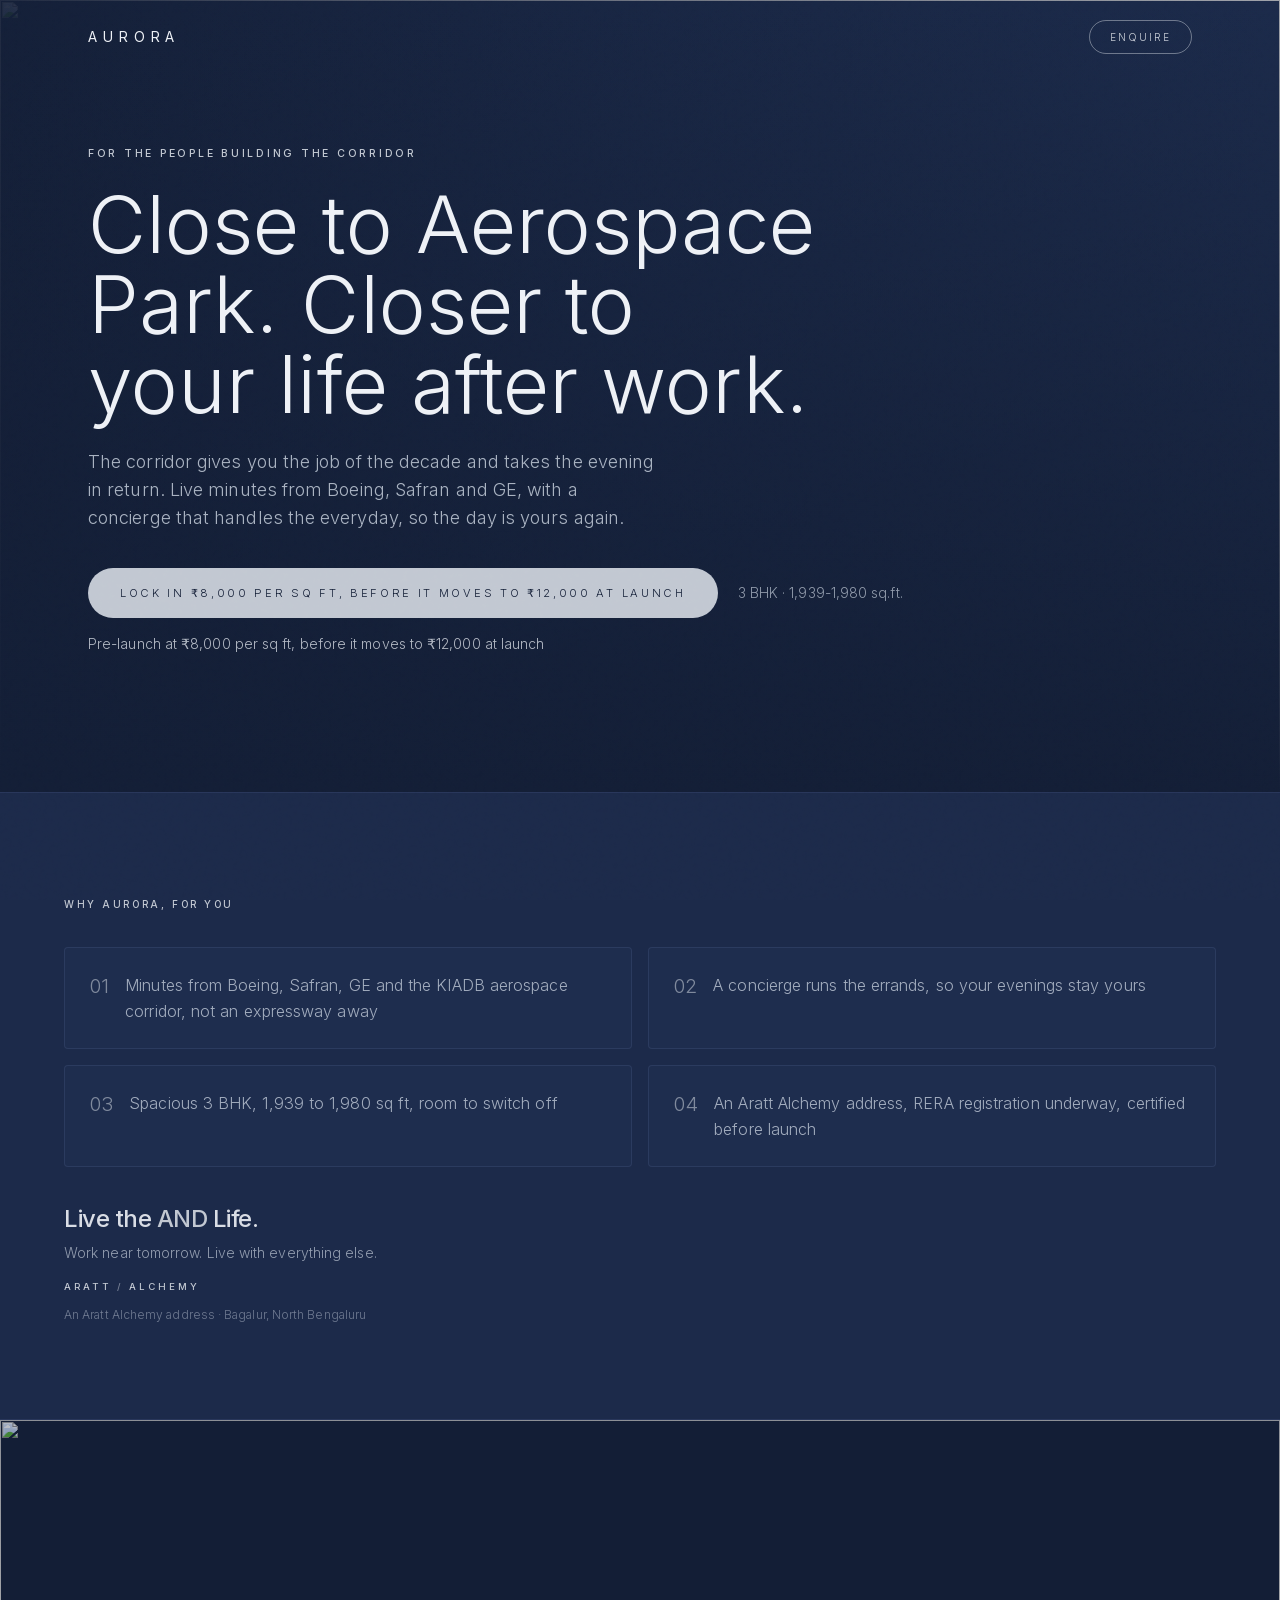
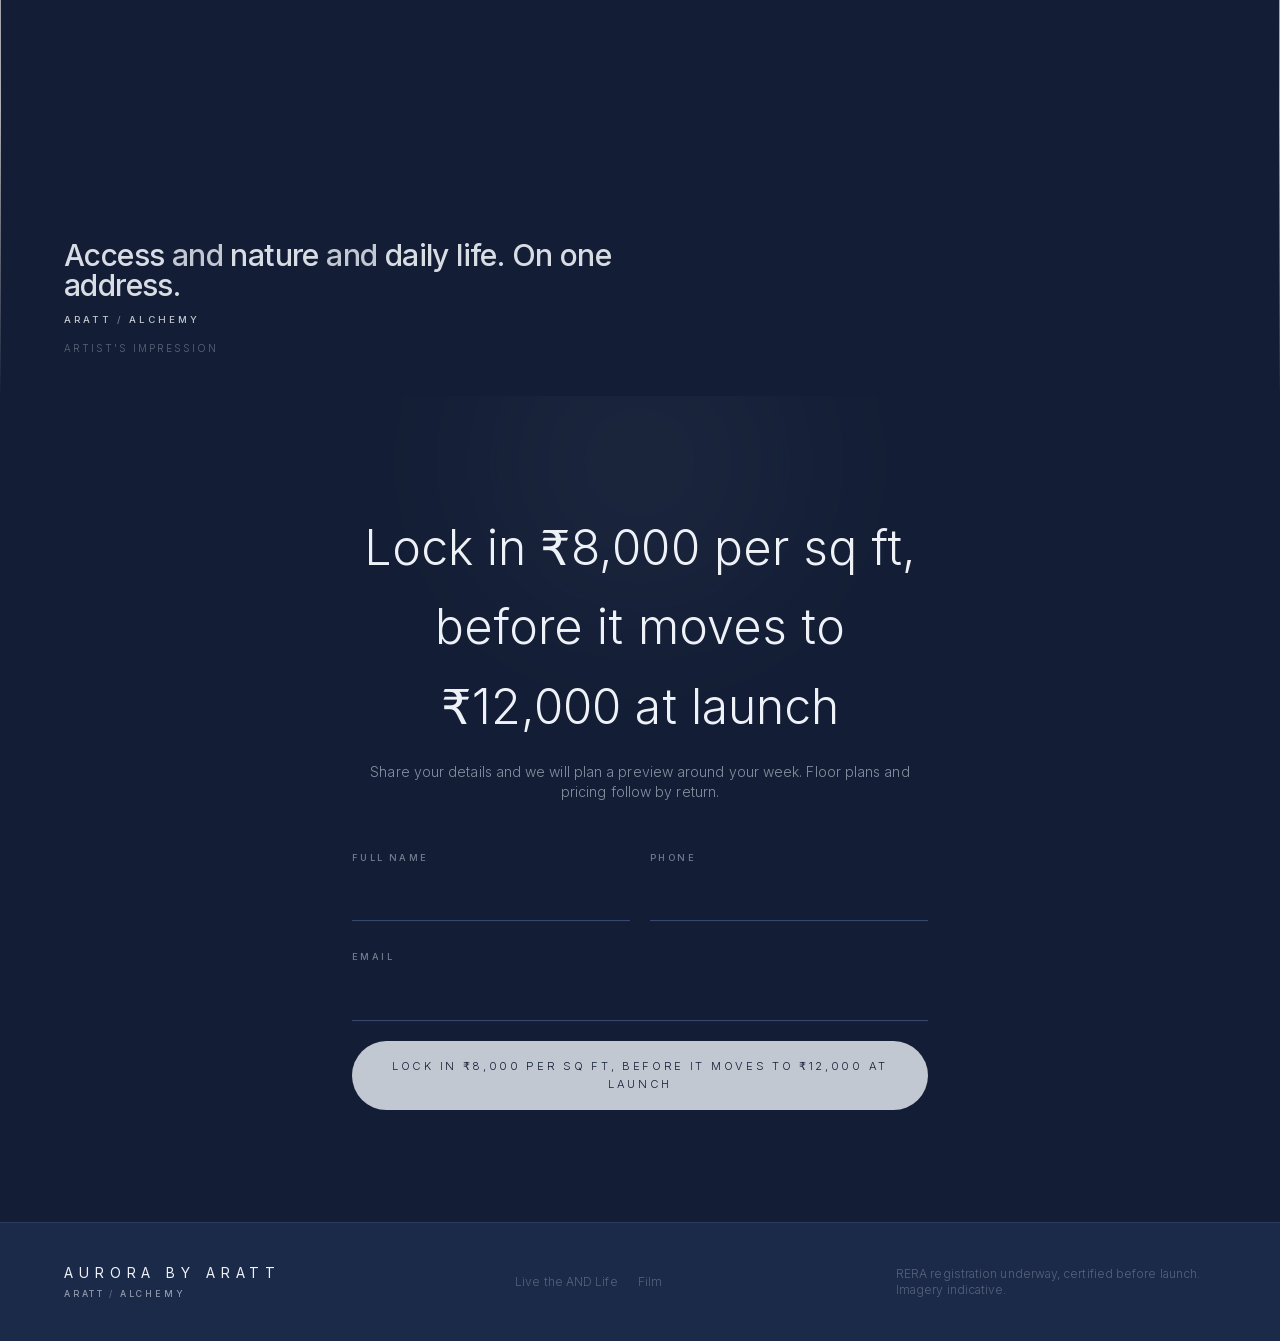
==== lp/aerospace/index.html @ e552d4df "Commit cloned landing page and assets" ====
<!DOCTYPE html><html data-dpl-id="dpl_Bg25fUHdhEsCrPR8ZMfVuFQyjgDs" lang="en" class="inter_f4213802-module__MgCSNG__variable"><head><meta charSet="utf-8"/><meta name="viewport" content="width=device-width, initial-scale=1"/><link rel="preload" href="/_next/static/media/83afe278b6a6bb3c-s.p.2bn3s6zvc0dyp.woff2?dpl=dpl_Bg25fUHdhEsCrPR8ZMfVuFQyjgDs" as="font" crossorigin="" type="font/woff2"/><link rel="preload" as="image" imageSrcSet="/_next/image?url=%2Fimg%2Fpersonas%2Faerospace.jpg&amp;w=640&amp;q=75&amp;dpl=dpl_Bg25fUHdhEsCrPR8ZMfVuFQyjgDs 640w, /_next/image?url=%2Fimg%2Fpersonas%2Faerospace.jpg&amp;w=750&amp;q=75&amp;dpl=dpl_Bg25fUHdhEsCrPR8ZMfVuFQyjgDs 750w, /_next/image?url=%2Fimg%2Fpersonas%2Faerospace.jpg&amp;w=828&amp;q=75&amp;dpl=dpl_Bg25fUHdhEsCrPR8ZMfVuFQyjgDs 828w, /_next/image?url=%2Fimg%2Fpersonas%2Faerospace.jpg&amp;w=1080&amp;q=75&amp;dpl=dpl_Bg25fUHdhEsCrPR8ZMfVuFQyjgDs 1080w, /_next/image?url=%2Fimg%2Fpersonas%2Faerospace.jpg&amp;w=1200&amp;q=75&amp;dpl=dpl_Bg25fUHdhEsCrPR8ZMfVuFQyjgDs 1200w, /_next/image?url=%2Fimg%2Fpersonas%2Faerospace.jpg&amp;w=1920&amp;q=75&amp;dpl=dpl_Bg25fUHdhEsCrPR8ZMfVuFQyjgDs 1920w, /_next/image?url=%2Fimg%2Fpersonas%2Faerospace.jpg&amp;w=2048&amp;q=75&amp;dpl=dpl_Bg25fUHdhEsCrPR8ZMfVuFQyjgDs 2048w, /_next/image?url=%2Fimg%2Fpersonas%2Faerospace.jpg&amp;w=3840&amp;q=75&amp;dpl=dpl_Bg25fUHdhEsCrPR8ZMfVuFQyjgDs 3840w" imageSizes="100vw"/><link rel="stylesheet" href="/_next/static/chunks/2kq37qay9_5m1.css?dpl=dpl_Bg25fUHdhEsCrPR8ZMfVuFQyjgDs" data-precedence="next"/><link rel="preload" as="script" fetchPriority="low" href="/_next/static/chunks/0gore01jw617k.js?dpl=dpl_Bg25fUHdhEsCrPR8ZMfVuFQyjgDs"/><script src="/_next/static/chunks/15orcrkp-_9ct.js?dpl=dpl_Bg25fUHdhEsCrPR8ZMfVuFQyjgDs" async=""></script><script src="/_next/static/chunks/3p9eevrhj-twl.js?dpl=dpl_Bg25fUHdhEsCrPR8ZMfVuFQyjgDs" async=""></script><script src="/_next/static/chunks/1mfjqidm5qp0a.js?dpl=dpl_Bg25fUHdhEsCrPR8ZMfVuFQyjgDs" async=""></script><script src="/_next/static/chunks/turbopack-2avrv18fn4o2w.js?dpl=dpl_Bg25fUHdhEsCrPR8ZMfVuFQyjgDs" async=""></script><script src="/_next/static/chunks/05-c3ty_6dwfk.js?dpl=dpl_Bg25fUHdhEsCrPR8ZMfVuFQyjgDs" async=""></script><script src="/_next/static/chunks/14mrh2-p_w84d.js?dpl=dpl_Bg25fUHdhEsCrPR8ZMfVuFQyjgDs" async=""></script><script src="/_next/static/chunks/2e5whq5s55kyj.js?dpl=dpl_Bg25fUHdhEsCrPR8ZMfVuFQyjgDs" async=""></script><script src="/_next/static/chunks/2kh955ihi_uz6.js?dpl=dpl_Bg25fUHdhEsCrPR8ZMfVuFQyjgDs" async=""></script><meta name="next-size-adjust" content=""/><title>Aurora, The Aerospace Park Professional</title><meta name="description" content="The corridor gives you the job of the decade and takes the evening in return. Live minutes from Boeing, Safran and GE, with a concierge that handles the everyday, so the day is yours again."/><meta name="author" content="Aratt Builders"/><meta name="keywords" content="Aurora,Aratt,Bagalur,North Bengaluru,luxury apartments,2 &amp; 3 BHK"/><meta name="robots" content="noindex, nofollow"/><meta property="og:title" content="Aurora · Live the AND Life"/><meta property="og:description" content="A landmark residential development at Bagalur, North Bengaluru. Work near tomorrow. Live with everything else."/><meta property="og:type" content="website"/><meta name="twitter:card" content="summary"/><meta name="twitter:title" content="Aurora · Live the AND Life"/><meta name="twitter:description" content="A landmark residential development at Bagalur, North Bengaluru. Work near tomorrow. Live with everything else."/><link rel="icon" href="/favicon.ico?favicon.2vob68tjqpejf.ico?dpl=dpl_Bg25fUHdhEsCrPR8ZMfVuFQyjgDs" sizes="256x256" type="image/x-icon"/><script src="/_next/static/chunks/0cz1d0mv5g_q7.js?dpl=dpl_Bg25fUHdhEsCrPR8ZMfVuFQyjgDs" noModule=""></script></head><body><div hidden=""><!--$--><!--/$--></div><div class="grain-overlay" aria-hidden="true"></div><main class="relative"><header class="absolute inset-x-0 top-0 z-30"><div class="mx-auto flex max-w-6xl items-center justify-between px-6 py-5"><a href="/" class="wordmark text-sm text-cream">Aurora</a><a href="#enquire" class="rounded-full border border-gold/50 px-5 py-2 text-[0.62rem] uppercase tracking-[0.2em] text-gold transition-colors hover:bg-gold hover:text-navy-deep">Enquire</a></div></header><section class="relative flex min-h-[88svh] items-center overflow-hidden"><img alt="" decoding="async" data-nimg="fill" class="object-cover" style="position:absolute;height:100%;width:100%;left:0;top:0;right:0;bottom:0;color:transparent" sizes="100vw" srcSet="/_next/image?url=%2Fimg%2Fpersonas%2Faerospace.jpg&amp;w=640&amp;q=75&amp;dpl=dpl_Bg25fUHdhEsCrPR8ZMfVuFQyjgDs 640w, /_next/image?url=%2Fimg%2Fpersonas%2Faerospace.jpg&amp;w=750&amp;q=75&amp;dpl=dpl_Bg25fUHdhEsCrPR8ZMfVuFQyjgDs 750w, /_next/image?url=%2Fimg%2Fpersonas%2Faerospace.jpg&amp;w=828&amp;q=75&amp;dpl=dpl_Bg25fUHdhEsCrPR8ZMfVuFQyjgDs 828w, /_next/image?url=%2Fimg%2Fpersonas%2Faerospace.jpg&amp;w=1080&amp;q=75&amp;dpl=dpl_Bg25fUHdhEsCrPR8ZMfVuFQyjgDs 1080w, /_next/image?url=%2Fimg%2Fpersonas%2Faerospace.jpg&amp;w=1200&amp;q=75&amp;dpl=dpl_Bg25fUHdhEsCrPR8ZMfVuFQyjgDs 1200w, /_next/image?url=%2Fimg%2Fpersonas%2Faerospace.jpg&amp;w=1920&amp;q=75&amp;dpl=dpl_Bg25fUHdhEsCrPR8ZMfVuFQyjgDs 1920w, /_next/image?url=%2Fimg%2Fpersonas%2Faerospace.jpg&amp;w=2048&amp;q=75&amp;dpl=dpl_Bg25fUHdhEsCrPR8ZMfVuFQyjgDs 2048w, /_next/image?url=%2Fimg%2Fpersonas%2Faerospace.jpg&amp;w=3840&amp;q=75&amp;dpl=dpl_Bg25fUHdhEsCrPR8ZMfVuFQyjgDs 3840w" src="/_next/image?url=%2Fimg%2Fpersonas%2Faerospace.jpg&amp;w=3840&amp;q=75&amp;dpl=dpl_Bg25fUHdhEsCrPR8ZMfVuFQyjgDs"/><div class="absolute inset-0 bg-navy/20"></div><div class="absolute inset-0 bg-gradient-to-r from-navy-deep/90 via-navy-deep/35 to-transparent"></div><div class="absolute inset-0 bg-gradient-to-t from-navy-deep to-transparent"></div><div class="relative z-10 mx-auto w-full max-w-6xl px-6"><div style="opacity:0;transform:translateY(28px)"><span class="eyebrow text-[0.66rem] text-gold">For the people building the corridor</span></div><div style="opacity:0;transform:translateY(28px)"><h1 class="mt-5 max-w-3xl font-display text-[clamp(2.6rem,6.5vw,5rem)] font-light leading-[1.0] text-cream text-balance">Close to Aerospace Park. Closer to your life after work.</h1></div><div style="opacity:0;transform:translateY(28px)"><p class="mt-6 max-w-xl text-lg font-light text-mist/85">The corridor gives you the job of the decade and takes the evening in return. Live minutes from Boeing, Safran and GE, with a concierge that handles the everyday, so the day is yours again.</p></div><div style="opacity:0;transform:translateY(28px)"><div class="mt-9 flex flex-wrap items-center gap-5"><a href="#enquire" class="rounded-full bg-gold px-8 py-4 text-[0.7rem] uppercase tracking-[0.24em] text-navy-deep transition-colors hover:bg-gold-bright">Lock in ₹8,000 per sq ft, before it moves to ₹12,000 at launch</a><span class="text-sm text-mist/70">3 BHK · 1,939-1,980 sq.ft.</span></div></div><div style="opacity:0;transform:translateY(28px)"><p class="mt-4 text-sm text-gold/90">Pre-launch at ₹8,000 per sq ft, before it moves to ₹12,000 at launch</p></div></div></section><section class="border-y border-navy-line/40 bg-navy px-6 py-20 sm:py-24"><div class="mx-auto max-w-6xl"><div style="opacity:0;transform:translateY(28px)"><span class="eyebrow text-[0.62rem] text-gold">Why Aurora, for you</span></div><div class="mt-8 grid gap-4 sm:grid-cols-2"><div style="opacity:0;transform:translateY(28px)"><div class="flex h-full items-start gap-4 rounded-sm border border-navy-line/50 bg-navy-surface/30 p-6"><span class="font-display text-xl font-light text-gold/60">0<!-- -->1</span><p class="text-base leading-relaxed text-mist/80">Minutes from Boeing, Safran, GE and the KIADB aerospace corridor, not an expressway away</p></div></div><div style="opacity:0;transform:translateY(28px)"><div class="flex h-full items-start gap-4 rounded-sm border border-navy-line/50 bg-navy-surface/30 p-6"><span class="font-display text-xl font-light text-gold/60">0<!-- -->2</span><p class="text-base leading-relaxed text-mist/80">A concierge runs the errands, so your evenings stay yours</p></div></div><div style="opacity:0;transform:translateY(28px)"><div class="flex h-full items-start gap-4 rounded-sm border border-navy-line/50 bg-navy-surface/30 p-6"><span class="font-display text-xl font-light text-gold/60">0<!-- -->3</span><p class="text-base leading-relaxed text-mist/80">Spacious 3 BHK, 1,939 to 1,980 sq ft, room to switch off</p></div></div><div style="opacity:0;transform:translateY(28px)"><div class="flex h-full items-start gap-4 rounded-sm border border-navy-line/50 bg-navy-surface/30 p-6"><span class="font-display text-xl font-light text-gold/60">0<!-- -->4</span><p class="text-base leading-relaxed text-mist/80">An Aratt Alchemy address, RERA registration underway, certified before launch</p></div></div></div><div style="opacity:0;transform:translateY(28px)"><div class="mt-10 flex flex-col gap-3"><p class="display-tight text-2xl font-light text-cream/90">Live the <span class="text-gold">AND</span> Life.</p><p class="max-w-md text-sm font-light text-mist/70">Work near tomorrow. Live with everything else.</p><span aria-label="Aratt Alchemy" class="inline-flex items-baseline whitespace-nowrap font-sans font-medium uppercase text-gold mt-1 text-[0.6rem]" style="letter-spacing:0.32em">ARATT<span aria-hidden="true" class="px-[0.5em] opacity-55">/</span>ALCHEMY</span><span class="text-xs text-mist/50">An Aratt Alchemy address · Bagalur, North Bengaluru</span></div></div></div></section><section class="relative h-[52svh] min-h-[360px] overflow-hidden bg-navy-deep sm:h-[64svh]"><img alt="" loading="lazy" decoding="async" data-nimg="fill" class="object-cover" style="position:absolute;height:100%;width:100%;left:0;top:0;right:0;bottom:0;color:transparent" sizes="100vw" srcSet="/_next/image?url=%2Fimg%2Fdeck%2Ftower-elevation.jpg&amp;w=640&amp;q=75&amp;dpl=dpl_Bg25fUHdhEsCrPR8ZMfVuFQyjgDs 640w, /_next/image?url=%2Fimg%2Fdeck%2Ftower-elevation.jpg&amp;w=750&amp;q=75&amp;dpl=dpl_Bg25fUHdhEsCrPR8ZMfVuFQyjgDs 750w, /_next/image?url=%2Fimg%2Fdeck%2Ftower-elevation.jpg&amp;w=828&amp;q=75&amp;dpl=dpl_Bg25fUHdhEsCrPR8ZMfVuFQyjgDs 828w, /_next/image?url=%2Fimg%2Fdeck%2Ftower-elevation.jpg&amp;w=1080&amp;q=75&amp;dpl=dpl_Bg25fUHdhEsCrPR8ZMfVuFQyjgDs 1080w, /_next/image?url=%2Fimg%2Fdeck%2Ftower-elevation.jpg&amp;w=1200&amp;q=75&amp;dpl=dpl_Bg25fUHdhEsCrPR8ZMfVuFQyjgDs 1200w, /_next/image?url=%2Fimg%2Fdeck%2Ftower-elevation.jpg&amp;w=1920&amp;q=75&amp;dpl=dpl_Bg25fUHdhEsCrPR8ZMfVuFQyjgDs 1920w, /_next/image?url=%2Fimg%2Fdeck%2Ftower-elevation.jpg&amp;w=2048&amp;q=75&amp;dpl=dpl_Bg25fUHdhEsCrPR8ZMfVuFQyjgDs 2048w, /_next/image?url=%2Fimg%2Fdeck%2Ftower-elevation.jpg&amp;w=3840&amp;q=75&amp;dpl=dpl_Bg25fUHdhEsCrPR8ZMfVuFQyjgDs 3840w" src="/_next/image?url=%2Fimg%2Fdeck%2Ftower-elevation.jpg&amp;w=3840&amp;q=75&amp;dpl=dpl_Bg25fUHdhEsCrPR8ZMfVuFQyjgDs"/><div class="absolute inset-0 bg-gradient-to-t from-navy-deep via-navy-deep/10 to-navy-deep/30"></div><div class="absolute inset-x-0 bottom-0 px-6 pb-10"><div class="mx-auto flex max-w-6xl flex-col gap-3"><p class="display-tight max-w-xl text-2xl font-light text-cream/90 sm:text-3xl">Access <span class="text-gold">and</span> nature <span class="text-gold">and</span> daily life. On one address.</p><span aria-label="Aratt Alchemy" class="inline-flex items-baseline whitespace-nowrap font-sans font-medium uppercase text-cream text-[0.6rem] opacity-80" style="letter-spacing:0.32em">ARATT<span aria-hidden="true" class="px-[0.5em] opacity-55">/</span>ALCHEMY</span><span class="text-[0.62rem] uppercase tracking-[0.2em] text-mist/40">Artist&#x27;s impression</span></div></div></section><section id="enquire" class="relative overflow-hidden bg-navy-deep px-6 py-20 sm:py-28"><div class="pointer-events-none absolute left-1/2 top-0 h-[400px] w-[700px] -translate-x-1/2 -translate-y-1/3 rounded-full opacity-40 blur-3xl" style="background:radial-gradient(circle, rgba(194,200,210,0.16), transparent 60%)" aria-hidden="true"></div><div class="relative z-10 mx-auto max-w-xl text-center"><div style="opacity:0;transform:translateY(28px)"><h2 class="font-display text-[clamp(2rem,4.5vw,3rem)] font-light text-cream">Lock in ₹8,000 per sq ft, before it moves to ₹12,000 at launch</h2></div><div style="opacity:0;transform:translateY(28px)"><p class="mt-4 text-sm text-mist/65">Share your details and we will plan a preview around your week. Floor plans and pricing follow by return.</p></div><div class="mt-10 text-left" style="opacity:0;transform:translateY(28px)"><form class="space-y-5"><div class="grid gap-5 sm:grid-cols-2"><div><label class="eyebrow text-[0.58rem] text-mist/55">Full name</label><input required="" type="text" class="mt-2 w-full border-b border-navy-line bg-transparent py-3 text-sm text-cream outline-none transition-colors focus:border-gold" name="name"/></div><div><label class="eyebrow text-[0.58rem] text-mist/55">Phone</label><input required="" type="tel" class="mt-2 w-full border-b border-navy-line bg-transparent py-3 text-sm text-cream outline-none transition-colors focus:border-gold" name="phone"/></div></div><div><label class="eyebrow text-[0.58rem] text-mist/55">Email</label><input required="" type="email" class="mt-2 w-full border-b border-navy-line bg-transparent py-3 text-sm text-cream outline-none transition-colors focus:border-gold" name="email"/></div><button type="submit" class="w-full rounded-full bg-gold px-8 py-4 text-[0.7rem] uppercase tracking-[0.24em] text-navy-deep transition-colors hover:bg-gold-bright">Lock in ₹8,000 per sq ft, before it moves to ₹12,000 at launch</button></form></div></div></section><footer class="border-t border-navy-line/50 bg-navy px-6 py-10"><div class="mx-auto flex max-w-6xl flex-col gap-4 sm:flex-row sm:items-center sm:justify-between"><div class="flex flex-col gap-1"><p class="wordmark text-sm text-cream">Aurora by ARATT</p><span aria-label="Aratt Alchemy" class="inline-flex items-baseline whitespace-nowrap font-sans font-medium uppercase text-gold text-[0.55rem] opacity-70" style="letter-spacing:0.32em">ARATT<span aria-hidden="true" class="px-[0.5em] opacity-55">/</span>ALCHEMY</span></div><div class="flex gap-5 text-xs text-muted/60"><a href="/" class="hover:text-gold">Live the AND Life</a><a href="/film" class="hover:text-gold">Film</a></div><p class="max-w-xs text-xs text-muted/60">RERA registration underway, certified before launch. Imagery indicative.</p></div></footer></main><!--$--><!--/$--><script src="/_next/static/chunks/0gore01jw617k.js?dpl=dpl_Bg25fUHdhEsCrPR8ZMfVuFQyjgDs" id="_R_" async=""></script><script>(self.__next_f=self.__next_f||[]).push([0])</script><script>self.__next_f.push([1,"1:\"$Sreact.fragment\"\n2:I[39756,[\"/_next/static/chunks/05-c3ty_6dwfk.js?dpl=dpl_Bg25fUHdhEsCrPR8ZMfVuFQyjgDs\",\"/_next/static/chunks/14mrh2-p_w84d.js?dpl=dpl_Bg25fUHdhEsCrPR8ZMfVuFQyjgDs\"],\"default\"]\n3:I[37457,[\"/_next/static/chunks/05-c3ty_6dwfk.js?dpl=dpl_Bg25fUHdhEsCrPR8ZMfVuFQyjgDs\",\"/_next/static/chunks/14mrh2-p_w84d.js?dpl=dpl_Bg25fUHdhEsCrPR8ZMfVuFQyjgDs\"],\"default\"]\n5:I[97367,[\"/_next/static/chunks/05-c3ty_6dwfk.js?dpl=dpl_Bg25fUHdhEsCrPR8ZMfVuFQyjgDs\",\"/_next/static/chunks/14mrh2-p_w84d.js?dpl=dpl_Bg25fUHdhEsCrPR8ZMfVuFQyjgDs\"],\"OutletBoundary\"]\n6:\"$Sreact.suspense\"\n9:I[97367,[\"/_next/static/chunks/05-c3ty_6dwfk.js?dpl=dpl_Bg25fUHdhEsCrPR8ZMfVuFQyjgDs\",\"/_next/static/chunks/14mrh2-p_w84d.js?dpl=dpl_Bg25fUHdhEsCrPR8ZMfVuFQyjgDs\"],\"ViewportBoundary\"]\nb:I[97367,[\"/_next/static/chunks/05-c3ty_6dwfk.js?dpl=dpl_Bg25fUHdhEsCrPR8ZMfVuFQyjgDs\",\"/_next/static/chunks/14mrh2-p_w84d.js?dpl=dpl_Bg25fUHdhEsCrPR8ZMfVuFQyjgDs\"],\"MetadataBoundary\"]\nd:I[68027,[\"/_next/static/chunks/05-c3ty_6dwfk.js?dpl=dpl_Bg25fUHdhEsCrPR8ZMfVuFQyjgDs\",\"/_next/static/chunks/14mrh2-p_w84d.js?dpl=dpl_Bg25fUHdhEsCrPR8ZMfVuFQyjgDs\"],\"default\",1]\n:HL[\"/_next/static/chunks/2kq37qay9_5m1.css?dpl=dpl_Bg25fUHdhEsCrPR8ZMfVuFQyjgDs\",\"style\"]\n:HL[\"/_next/static/media/83afe278b6a6bb3c-s.p.2bn3s6zvc0dyp.woff2?dpl=dpl_Bg25fUHdhEsCrPR8ZMfVuFQyjgDs\",\"font\",{\"crossOrigin\":\"\",\"type\":\"font/woff2\"}]\n"])</script><script>self.__next_f.push([1,"0:{\"P\":null,\"c\":[\"\",\"lp\",\"aerospace\"],\"q\":\"\",\"i\":false,\"f\":[[[\"\",{\"children\":[\"lp\",{\"children\":[[\"persona\",\"aerospace\",\"d\",null],{\"children\":[\"__PAGE__\",{}]}]}]},\"$undefined\",\"$undefined\",16],[[\"$\",\"$1\",\"c\",{\"children\":[[[\"$\",\"link\",\"0\",{\"rel\":\"stylesheet\",\"href\":\"/_next/static/chunks/2kq37qay9_5m1.css?dpl=dpl_Bg25fUHdhEsCrPR8ZMfVuFQyjgDs\",\"precedence\":\"next\",\"crossOrigin\":\"$undefined\",\"nonce\":\"$undefined\"}],[\"$\",\"script\",\"script-0\",{\"src\":\"/_next/static/chunks/05-c3ty_6dwfk.js?dpl=dpl_Bg25fUHdhEsCrPR8ZMfVuFQyjgDs\",\"async\":true,\"nonce\":\"$undefined\"}],[\"$\",\"script\",\"script-1\",{\"src\":\"/_next/static/chunks/14mrh2-p_w84d.js?dpl=dpl_Bg25fUHdhEsCrPR8ZMfVuFQyjgDs\",\"async\":true,\"nonce\":\"$undefined\"}]],[\"$\",\"html\",null,{\"lang\":\"en\",\"className\":\"inter_f4213802-module__MgCSNG__variable\",\"children\":[\"$\",\"body\",null,{\"children\":[[\"$\",\"div\",null,{\"className\":\"grain-overlay\",\"aria-hidden\":true}],[\"$\",\"$L2\",null,{\"parallelRouterKey\":\"children\",\"error\":\"$undefined\",\"errorStyles\":\"$undefined\",\"errorScripts\":\"$undefined\",\"template\":[\"$\",\"$L3\",null,{}],\"templateStyles\":\"$undefined\",\"templateScripts\":\"$undefined\",\"notFound\":[[[\"$\",\"title\",null,{\"children\":\"404: This page could not be found.\"}],[\"$\",\"div\",null,{\"style\":{\"fontFamily\":\"system-ui,\\\"Segoe UI\\\",Roboto,Helvetica,Arial,sans-serif,\\\"Apple Color Emoji\\\",\\\"Segoe UI Emoji\\\"\",\"height\":\"100vh\",\"textAlign\":\"center\",\"display\":\"flex\",\"flexDirection\":\"column\",\"alignItems\":\"center\",\"justifyContent\":\"center\"},\"children\":[\"$\",\"div\",null,{\"children\":[[\"$\",\"style\",null,{\"dangerouslySetInnerHTML\":{\"__html\":\"body{color:#000;background:#fff;margin:0}.next-error-h1{border-right:1px solid rgba(0,0,0,.3)}@media (prefers-color-scheme:dark){body{color:#fff;background:#000}.next-error-h1{border-right:1px solid rgba(255,255,255,.3)}}\"}}],[\"$\",\"h1\",null,{\"className\":\"next-error-h1\",\"style\":{\"display\":\"inline-block\",\"margin\":\"0 20px 0 0\",\"padding\":\"0 23px 0 0\",\"fontSize\":24,\"fontWeight\":500,\"verticalAlign\":\"top\",\"lineHeight\":\"49px\"},\"children\":404}],[\"$\",\"div\",null,{\"style\":{\"display\":\"inline-block\"},\"children\":[\"$\",\"h2\",null,{\"style\":{\"fontSize\":14,\"fontWeight\":400,\"lineHeight\":\"49px\",\"margin\":0},\"children\":\"This page could not be found.\"}]}]]}]}]],[]],\"forbidden\":\"$undefined\",\"unauthorized\":\"$undefined\"}]]}]}]]}],{\"children\":[[\"$\",\"$1\",\"c\",{\"children\":[null,[\"$\",\"$L2\",null,{\"parallelRouterKey\":\"children\",\"error\":\"$undefined\",\"errorStyles\":\"$undefined\",\"errorScripts\":\"$undefined\",\"template\":[\"$\",\"$L3\",null,{}],\"templateStyles\":\"$undefined\",\"templateScripts\":\"$undefined\",\"notFound\":\"$undefined\",\"forbidden\":\"$undefined\",\"unauthorized\":\"$undefined\"}]]}],{\"children\":[[\"$\",\"$1\",\"c\",{\"children\":[null,[\"$\",\"$L2\",null,{\"parallelRouterKey\":\"children\",\"error\":\"$undefined\",\"errorStyles\":\"$undefined\",\"errorScripts\":\"$undefined\",\"template\":[\"$\",\"$L3\",null,{}],\"templateStyles\":\"$undefined\",\"templateScripts\":\"$undefined\",\"notFound\":\"$undefined\",\"forbidden\":\"$undefined\",\"unauthorized\":\"$undefined\"}]]}],{\"children\":[[\"$\",\"$1\",\"c\",{\"children\":[\"$L4\",[[\"$\",\"script\",\"script-0\",{\"src\":\"/_next/static/chunks/2e5whq5s55kyj.js?dpl=dpl_Bg25fUHdhEsCrPR8ZMfVuFQyjgDs\",\"async\":true,\"nonce\":\"$undefined\"}],[\"$\",\"script\",\"script-1\",{\"src\":\"/_next/static/chunks/2kh955ihi_uz6.js?dpl=dpl_Bg25fUHdhEsCrPR8ZMfVuFQyjgDs\",\"async\":true,\"nonce\":\"$undefined\"}]],[\"$\",\"$L5\",null,{\"children\":[\"$\",\"$6\",null,{\"name\":\"Next.MetadataOutlet\",\"children\":\"$@7\"}]}]]}],{},null,false,null]},null,false,\"$@8\"]},null,false,\"$@8\"]},null,false,null],[\"$\",\"$1\",\"h\",{\"children\":[null,[\"$\",\"$L9\",null,{\"children\":\"$La\"}],[\"$\",\"div\",null,{\"hidden\":true,\"children\":[\"$\",\"$Lb\",null,{\"children\":[\"$\",\"$6\",null,{\"name\":\"Next.Metadata\",\"children\":\"$Lc\"}]}]}],[\"$\",\"meta\",null,{\"name\":\"next-size-adjust\",\"content\":\"\"}]]}],false]],\"m\":\"$undefined\",\"G\":[\"$d\",[[\"$\",\"link\",\"0\",{\"rel\":\"stylesheet\",\"href\":\"/_next/static/chunks/2kq37qay9_5m1.css?dpl=dpl_Bg25fUHdhEsCrPR8ZMfVuFQyjgDs\",\"precedence\":\"next\",\"crossOrigin\":\"$undefined\",\"nonce\":\"$undefined\"}]]],\"S\":true,\"h\":null,\"s\":\"$undefined\",\"l\":\"$undefined\",\"p\":\"$undefined\",\"d\":\"$undefined\"}\n"])</script><script>self.__next_f.push([1,"e:[]\n8:\"$We\"\n"])</script><script>self.__next_f.push([1,"f:I[53330,[\"/_next/static/chunks/05-c3ty_6dwfk.js?dpl=dpl_Bg25fUHdhEsCrPR8ZMfVuFQyjgDs\",\"/_next/static/chunks/14mrh2-p_w84d.js?dpl=dpl_Bg25fUHdhEsCrPR8ZMfVuFQyjgDs\",\"/_next/static/chunks/2e5whq5s55kyj.js?dpl=dpl_Bg25fUHdhEsCrPR8ZMfVuFQyjgDs\",\"/_next/static/chunks/2kh955ihi_uz6.js?dpl=dpl_Bg25fUHdhEsCrPR8ZMfVuFQyjgDs\"],\"LandingPage\"]\n4:[\"$\",\"$Lf\",null,{\"data\":{\"slug\":\"aerospace\",\"name\":\"The Aerospace Park Professional\",\"eyebrow\":\"For the people building the corridor\",\"headline\":\"Close to Aerospace Park. Closer to your life after work.\",\"sub\":\"The corridor gives you the job of the decade and takes the evening in return. Live minutes from Boeing, Safran and GE, with a concierge that handles the everyday, so the day is yours again.\",\"proof\":[\"Minutes from Boeing, Safran, GE and the KIADB aerospace corridor, not an expressway away\",\"A concierge runs the errands, so your evenings stay yours\",\"Spacious 3 BHK, 1,939 to 1,980 sq ft, room to switch off\",\"An Aratt Alchemy address, RERA registration underway, certified before launch\"],\"config\":\"3 BHK · 1,939-1,980 sq.ft.\",\"image\":\"/img/personas/aerospace.jpg\",\"secondaryImage\":\"/img/deck/tower-elevation.jpg\",\"cta\":\"Lock in ₹8,000 per sq ft, before it moves to ₹12,000 at launch\",\"priceLine\":\"Pre-launch at ₹8,000 per sq ft, before it moves to ₹12,000 at launch\",\"formSub\":\"Share your details and we will plan a preview around your week. Floor plans and pricing follow by return.\"}}]\n"])</script><script>self.__next_f.push([1,"a:[[\"$\",\"meta\",\"0\",{\"charSet\":\"utf-8\"}],[\"$\",\"meta\",\"1\",{\"name\":\"viewport\",\"content\":\"width=device-width, initial-scale=1\"}]]\n"])</script><script>self.__next_f.push([1,"10:I[27201,[\"/_next/static/chunks/05-c3ty_6dwfk.js?dpl=dpl_Bg25fUHdhEsCrPR8ZMfVuFQyjgDs\",\"/_next/static/chunks/14mrh2-p_w84d.js?dpl=dpl_Bg25fUHdhEsCrPR8ZMfVuFQyjgDs\"],\"IconMark\"]\n7:null\nc:[[\"$\",\"title\",\"0\",{\"children\":\"Aurora, The Aerospace Park Professional\"}],[\"$\",\"meta\",\"1\",{\"name\":\"description\",\"content\":\"The corridor gives you the job of the decade and takes the evening in return. Live minutes from Boeing, Safran and GE, with a concierge that handles the everyday, so the day is yours again.\"}],[\"$\",\"meta\",\"2\",{\"name\":\"author\",\"content\":\"Aratt Builders\"}],[\"$\",\"meta\",\"3\",{\"name\":\"keywords\",\"content\":\"Aurora,Aratt,Bagalur,North Bengaluru,luxury apartments,2 \u0026 3 BHK\"}],[\"$\",\"meta\",\"4\",{\"name\":\"robots\",\"content\":\"noindex, nofollow\"}],[\"$\",\"meta\",\"5\",{\"property\":\"og:title\",\"content\":\"Aurora · Live the AND Life\"}],[\"$\",\"meta\",\"6\",{\"property\":\"og:description\",\"content\":\"A landmark residential development at Bagalur, North Bengaluru. Work near tomorrow. Live with everything else.\"}],[\"$\",\"meta\",\"7\",{\"property\":\"og:type\",\"content\":\"website\"}],[\"$\",\"meta\",\"8\",{\"name\":\"twitter:card\",\"content\":\"summary\"}],[\"$\",\"meta\",\"9\",{\"name\":\"twitter:title\",\"content\":\"Aurora · Live the AND Life\"}],[\"$\",\"meta\",\"10\",{\"name\":\"twitter:description\",\"content\":\"A landmark residential development at Bagalur, North Bengaluru. Work near tomorrow. Live with everything else.\"}],[\"$\",\"link\",\"11\",{\"rel\":\"icon\",\"href\":\"/favicon.ico?favicon.2vob68tjqpejf.ico?dpl=dpl_Bg25fUHdhEsCrPR8ZMfVuFQyjgDs\",\"sizes\":\"256x256\",\"type\":\"image/x-icon\"}],[\"$\",\"$L10\",\"12\",{}]]\n"])</script></body></html>
---- _next/static/chunks/2kq37qay9_5m1.css ----
@font-face{font-family:Inter;font-style:normal;font-weight:300;font-display:swap;src:url(../media/2c55a0e60120577a-s.0-dom-5bn10r2.woff2?dpl=dpl_Bg25fUHdhEsCrPR8ZMfVuFQyjgDs)format("woff2");unicode-range:U+460-52F,U+1C80-1C8A,U+20B4,U+2DE0-2DFF,U+A640-A69F,U+FE2E-FE2F}@font-face{font-family:Inter;font-style:normal;font-weight:300;font-display:swap;src:url(../media/9c72aa0f40e4eef8-s.1y4-pdgsjb-pw.woff2?dpl=dpl_Bg25fUHdhEsCrPR8ZMfVuFQyjgDs)format("woff2");unicode-range:U+301,U+400-45F,U+490-491,U+4B0-4B1,U+2116}@font-face{font-family:Inter;font-style:normal;font-weight:300;font-display:swap;src:url(../media/ad66f9afd8947f86-s.3lvt2whj97whp.woff2?dpl=dpl_Bg25fUHdhEsCrPR8ZMfVuFQyjgDs)format("woff2");unicode-range:U+1F??}@font-face{font-family:Inter;font-style:normal;font-weight:300;font-display:swap;src:url(../media/5476f68d60460930-s.2uwcyprjm3xu3.woff2?dpl=dpl_Bg25fUHdhEsCrPR8ZMfVuFQyjgDs)format("woff2");unicode-range:U+370-377,U+37A-37F,U+384-38A,U+38C,U+38E-3A1,U+3A3-3FF}@font-face{font-family:Inter;font-style:normal;font-weight:300;font-display:swap;src:url(../media/2bbe8d2671613f1f-s.0k62hbripvv8p.woff2?dpl=dpl_Bg25fUHdhEsCrPR8ZMfVuFQyjgDs)format("woff2");unicode-range:U+102-103,U+110-111,U+128-129,U+168-169,U+1A0-1A1,U+1AF-1B0,U+300-301,U+303-304,U+308-309,U+323,U+329,U+1EA0-1EF9,U+20AB}@font-face{font-family:Inter;font-style:normal;font-weight:300;font-display:swap;src:url(../media/1bffadaabf893a1e-s.3-6t-g6q0vh0a.woff2?dpl=dpl_Bg25fUHdhEsCrPR8ZMfVuFQyjgDs)format("woff2");unicode-range:U+100-2BA,U+2BD-2C5,U+2C7-2CC,U+2CE-2D7,U+2DD-2FF,U+304,U+308,U+329,U+1D00-1DBF,U+1E00-1E9F,U+1EF2-1EFF,U+2020,U+20A0-20AB,U+20AD-20C0,U+2113,U+2C60-2C7F,U+A720-A7FF}@font-face{font-family:Inter;font-style:normal;font-weight:300;font-display:swap;src:url(../media/83afe278b6a6bb3c-s.p.2bn3s6zvc0dyp.woff2?dpl=dpl_Bg25fUHdhEsCrPR8ZMfVuFQyjgDs)format("woff2");unicode-range:U+??,U+131,U+152-153,U+2BB-2BC,U+2C6,U+2DA,U+2DC,U+304,U+308,U+329,U+2000-206F,U+20AC,U+2122,U+2191,U+2193,U+2212,U+2215,U+FEFF,U+FFFD}@font-face{font-family:Inter;font-style:normal;font-weight:400;font-display:swap;src:url(../media/2c55a0e60120577a-s.0-dom-5bn10r2.woff2?dpl=dpl_Bg25fUHdhEsCrPR8ZMfVuFQyjgDs)format("woff2");unicode-range:U+460-52F,U+1C80-1C8A,U+20B4,U+2DE0-2DFF,U+A640-A69F,U+FE2E-FE2F}@font-face{font-family:Inter;font-style:normal;font-weight:400;font-display:swap;src:url(../media/9c72aa0f40e4eef8-s.1y4-pdgsjb-pw.woff2?dpl=dpl_Bg25fUHdhEsCrPR8ZMfVuFQyjgDs)format("woff2");unicode-range:U+301,U+400-45F,U+490-491,U+4B0-4B1,U+2116}@font-face{font-family:Inter;font-style:normal;font-weight:400;font-display:swap;src:url(../media/ad66f9afd8947f86-s.3lvt2whj97whp.woff2?dpl=dpl_Bg25fUHdhEsCrPR8ZMfVuFQyjgDs)format("woff2");unicode-range:U+1F??}@font-face{font-family:Inter;font-style:normal;font-weight:400;font-display:swap;src:url(../media/5476f68d60460930-s.2uwcyprjm3xu3.woff2?dpl=dpl_Bg25fUHdhEsCrPR8ZMfVuFQyjgDs)format("woff2");unicode-range:U+370-377,U+37A-37F,U+384-38A,U+38C,U+38E-3A1,U+3A3-3FF}@font-face{font-family:Inter;font-style:normal;font-weight:400;font-display:swap;src:url(../media/2bbe8d2671613f1f-s.0k62hbripvv8p.woff2?dpl=dpl_Bg25fUHdhEsCrPR8ZMfVuFQyjgDs)format("woff2");unicode-range:U+102-103,U+110-111,U+128-129,U+168-169,U+1A0-1A1,U+1AF-1B0,U+300-301,U+303-304,U+308-309,U+323,U+329,U+1EA0-1EF9,U+20AB}@font-face{font-family:Inter;font-style:normal;font-weight:400;font-display:swap;src:url(../media/1bffadaabf893a1e-s.3-6t-g6q0vh0a.woff2?dpl=dpl_Bg25fUHdhEsCrPR8ZMfVuFQyjgDs)format("woff2");unicode-range:U+100-2BA,U+2BD-2C5,U+2C7-2CC,U+2CE-2D7,U+2DD-2FF,U+304,U+308,U+329,U+1D00-1DBF,U+1E00-1E9F,U+1EF2-1EFF,U+2020,U+20A0-20AB,U+20AD-20C0,U+2113,U+2C60-2C7F,U+A720-A7FF}@font-face{font-family:Inter;font-style:normal;font-weight:400;font-display:swap;src:url(../media/83afe278b6a6bb3c-s.p.2bn3s6zvc0dyp.woff2?dpl=dpl_Bg25fUHdhEsCrPR8ZMfVuFQyjgDs)format("woff2");unicode-range:U+??,U+131,U+152-153,U+2BB-2BC,U+2C6,U+2DA,U+2DC,U+304,U+308,U+329,U+2000-206F,U+20AC,U+2122,U+2191,U+2193,U+2212,U+2215,U+FEFF,U+FFFD}@font-face{font-family:Inter;font-style:normal;font-weight:500;font-display:swap;src:url(../media/2c55a0e60120577a-s.0-dom-5bn10r2.woff2?dpl=dpl_Bg25fUHdhEsCrPR8ZMfVuFQyjgDs)format("woff2");unicode-range:U+460-52F,U+1C80-1C8A,U+20B4,U+2DE0-2DFF,U+A640-A69F,U+FE2E-FE2F}@font-face{font-family:Inter;font-style:normal;font-weight:500;font-display:swap;src:url(../media/9c72aa0f40e4eef8-s.1y4-pdgsjb-pw.woff2?dpl=dpl_Bg25fUHdhEsCrPR8ZMfVuFQyjgDs)format("woff2");unicode-range:U+301,U+400-45F,U+490-491,U+4B0-4B1,U+2116}@font-face{font-family:Inter;font-style:normal;font-weight:500;font-display:swap;src:url(../media/ad66f9afd8947f86-s.3lvt2whj97whp.woff2?dpl=dpl_Bg25fUHdhEsCrPR8ZMfVuFQyjgDs)format("woff2");unicode-range:U+1F??}@font-face{font-family:Inter;font-style:normal;font-weight:500;font-display:swap;src:url(../media/5476f68d60460930-s.2uwcyprjm3xu3.woff2?dpl=dpl_Bg25fUHdhEsCrPR8ZMfVuFQyjgDs)format("woff2");unicode-range:U+370-377,U+37A-37F,U+384-38A,U+38C,U+38E-3A1,U+3A3-3FF}@font-face{font-family:Inter;font-style:normal;font-weight:500;font-display:swap;src:url(../media/2bbe8d2671613f1f-s.0k62hbripvv8p.woff2?dpl=dpl_Bg25fUHdhEsCrPR8ZMfVuFQyjgDs)format("woff2");unicode-range:U+102-103,U+110-111,U+128-129,U+168-169,U+1A0-1A1,U+1AF-1B0,U+300-301,U+303-304,U+308-309,U+323,U+329,U+1EA0-1EF9,U+20AB}@font-face{font-family:Inter;font-style:normal;font-weight:500;font-display:swap;src:url(../media/1bffadaabf893a1e-s.3-6t-g6q0vh0a.woff2?dpl=dpl_Bg25fUHdhEsCrPR8ZMfVuFQyjgDs)format("woff2");unicode-range:U+100-2BA,U+2BD-2C5,U+2C7-2CC,U+2CE-2D7,U+2DD-2FF,U+304,U+308,U+329,U+1D00-1DBF,U+1E00-1E9F,U+1EF2-1EFF,U+2020,U+20A0-20AB,U+20AD-20C0,U+2113,U+2C60-2C7F,U+A720-A7FF}@font-face{font-family:Inter;font-style:normal;font-weight:500;font-display:swap;src:url(../media/83afe278b6a6bb3c-s.p.2bn3s6zvc0dyp.woff2?dpl=dpl_Bg25fUHdhEsCrPR8ZMfVuFQyjgDs)format("woff2");unicode-range:U+??,U+131,U+152-153,U+2BB-2BC,U+2C6,U+2DA,U+2DC,U+304,U+308,U+329,U+2000-206F,U+20AC,U+2122,U+2191,U+2193,U+2212,U+2215,U+FEFF,U+FFFD}@font-face{font-family:Inter;font-style:normal;font-weight:600;font-display:swap;src:url(../media/2c55a0e60120577a-s.0-dom-5bn10r2.woff2?dpl=dpl_Bg25fUHdhEsCrPR8ZMfVuFQyjgDs)format("woff2");unicode-range:U+460-52F,U+1C80-1C8A,U+20B4,U+2DE0-2DFF,U+A640-A69F,U+FE2E-FE2F}@font-face{font-family:Inter;font-style:normal;font-weight:600;font-display:swap;src:url(../media/9c72aa0f40e4eef8-s.1y4-pdgsjb-pw.woff2?dpl=dpl_Bg25fUHdhEsCrPR8ZMfVuFQyjgDs)format("woff2");unicode-range:U+301,U+400-45F,U+490-491,U+4B0-4B1,U+2116}@font-face{font-family:Inter;font-style:normal;font-weight:600;font-display:swap;src:url(../media/ad66f9afd8947f86-s.3lvt2whj97whp.woff2?dpl=dpl_Bg25fUHdhEsCrPR8ZMfVuFQyjgDs)format("woff2");unicode-range:U+1F??}@font-face{font-family:Inter;font-style:normal;font-weight:600;font-display:swap;src:url(../media/5476f68d60460930-s.2uwcyprjm3xu3.woff2?dpl=dpl_Bg25fUHdhEsCrPR8ZMfVuFQyjgDs)format("woff2");unicode-range:U+370-377,U+37A-37F,U+384-38A,U+38C,U+38E-3A1,U+3A3-3FF}@font-face{font-family:Inter;font-style:normal;font-weight:600;font-display:swap;src:url(../media/2bbe8d2671613f1f-s.0k62hbripvv8p.woff2?dpl=dpl_Bg25fUHdhEsCrPR8ZMfVuFQyjgDs)format("woff2");unicode-range:U+102-103,U+110-111,U+128-129,U+168-169,U+1A0-1A1,U+1AF-1B0,U+300-301,U+303-304,U+308-309,U+323,U+329,U+1EA0-1EF9,U+20AB}@font-face{font-family:Inter;font-style:normal;font-weight:600;font-display:swap;src:url(../media/1bffadaabf893a1e-s.3-6t-g6q0vh0a.woff2?dpl=dpl_Bg25fUHdhEsCrPR8ZMfVuFQyjgDs)format("woff2");unicode-range:U+100-2BA,U+2BD-2C5,U+2C7-2CC,U+2CE-2D7,U+2DD-2FF,U+304,U+308,U+329,U+1D00-1DBF,U+1E00-1E9F,U+1EF2-1EFF,U+2020,U+20A0-20AB,U+20AD-20C0,U+2113,U+2C60-2C7F,U+A720-A7FF}@font-face{font-family:Inter;font-style:normal;font-weight:600;font-display:swap;src:url(../media/83afe278b6a6bb3c-s.p.2bn3s6zvc0dyp.woff2?dpl=dpl_Bg25fUHdhEsCrPR8ZMfVuFQyjgDs)format("woff2");unicode-range:U+??,U+131,U+152-153,U+2BB-2BC,U+2C6,U+2DA,U+2DC,U+304,U+308,U+329,U+2000-206F,U+20AC,U+2122,U+2191,U+2193,U+2212,U+2215,U+FEFF,U+FFFD}@font-face{font-family:Inter;font-style:normal;font-weight:700;font-display:swap;src:url(../media/2c55a0e60120577a-s.0-dom-5bn10r2.woff2?dpl=dpl_Bg25fUHdhEsCrPR8ZMfVuFQyjgDs)format("woff2");unicode-range:U+460-52F,U+1C80-1C8A,U+20B4,U+2DE0-2DFF,U+A640-A69F,U+FE2E-FE2F}@font-face{font-family:Inter;font-style:normal;font-weight:700;font-display:swap;src:url(../media/9c72aa0f40e4eef8-s.1y4-pdgsjb-pw.woff2?dpl=dpl_Bg25fUHdhEsCrPR8ZMfVuFQyjgDs)format("woff2");unicode-range:U+301,U+400-45F,U+490-491,U+4B0-4B1,U+2116}@font-face{font-family:Inter;font-style:normal;font-weight:700;font-display:swap;src:url(../media/ad66f9afd8947f86-s.3lvt2whj97whp.woff2?dpl=dpl_Bg25fUHdhEsCrPR8ZMfVuFQyjgDs)format("woff2");unicode-range:U+1F??}@font-face{font-family:Inter;font-style:normal;font-weight:700;font-display:swap;src:url(../media/5476f68d60460930-s.2uwcyprjm3xu3.woff2?dpl=dpl_Bg25fUHdhEsCrPR8ZMfVuFQyjgDs)format("woff2");unicode-range:U+370-377,U+37A-37F,U+384-38A,U+38C,U+38E-3A1,U+3A3-3FF}@font-face{font-family:Inter;font-style:normal;font-weight:700;font-display:swap;src:url(../media/2bbe8d2671613f1f-s.0k62hbripvv8p.woff2?dpl=dpl_Bg25fUHdhEsCrPR8ZMfVuFQyjgDs)format("woff2");unicode-range:U+102-103,U+110-111,U+128-129,U+168-169,U+1A0-1A1,U+1AF-1B0,U+300-301,U+303-304,U+308-309,U+323,U+329,U+1EA0-1EF9,U+20AB}@font-face{font-family:Inter;font-style:normal;font-weight:700;font-display:swap;src:url(../media/1bffadaabf893a1e-s.3-6t-g6q0vh0a.woff2?dpl=dpl_Bg25fUHdhEsCrPR8ZMfVuFQyjgDs)format("woff2");unicode-range:U+100-2BA,U+2BD-2C5,U+2C7-2CC,U+2CE-2D7,U+2DD-2FF,U+304,U+308,U+329,U+1D00-1DBF,U+1E00-1E9F,U+1EF2-1EFF,U+2020,U+20A0-20AB,U+20AD-20C0,U+2113,U+2C60-2C7F,U+A720-A7FF}@font-face{font-family:Inter;font-style:normal;font-weight:700;font-display:swap;src:url(../media/83afe278b6a6bb3c-s.p.2bn3s6zvc0dyp.woff2?dpl=dpl_Bg25fUHdhEsCrPR8ZMfVuFQyjgDs)format("woff2");unicode-range:U+??,U+131,U+152-153,U+2BB-2BC,U+2C6,U+2DA,U+2DC,U+304,U+308,U+329,U+2000-206F,U+20AC,U+2122,U+2191,U+2193,U+2212,U+2215,U+FEFF,U+FFFD}@font-face{font-family:Inter Fallback;src:local(Arial);ascent-override:90.44%;descent-override:22.52%;line-gap-override:0.0%;size-adjust:107.12%}.inter_f4213802-module__MgCSNG__className{font-family:Inter,Inter Fallback;font-style:normal}.inter_f4213802-module__MgCSNG__variable{--font-inter:"Inter", "Inter Fallback"}
@layer properties{@supports (((-webkit-hyphens:none)) and (not (margin-trim:inline))) or ((-moz-orient:inline) and (not (color:rgb(from red r g b)))){*,:before,:after,::backdrop{--tw-translate-x:0;--tw-translate-y:0;--tw-translate-z:0;--tw-rotate-x:initial;--tw-rotate-y:initial;--tw-rotate-z:initial;--tw-skew-x:initial;--tw-skew-y:initial;--tw-scroll-snap-strictness:proximity;--tw-space-y-reverse:0;--tw-divide-y-reverse:0;--tw-border-style:solid;--tw-gradient-position:initial;--tw-gradient-from:#0000;--tw-gradient-via:#0000;--tw-gradient-to:#0000;--tw-gradient-stops:initial;--tw-gradient-via-stops:initial;--tw-gradient-from-position:0%;--tw-gradient-via-position:50%;--tw-gradient-to-position:100%;--tw-leading:initial;--tw-font-weight:initial;--tw-tracking:initial;--tw-ordinal:initial;--tw-slashed-zero:initial;--tw-numeric-figure:initial;--tw-numeric-spacing:initial;--tw-numeric-fraction:initial;--tw-shadow:0 0 #0000;--tw-shadow-color:initial;--tw-shadow-alpha:100%;--tw-inset-shadow:0 0 #0000;--tw-inset-shadow-color:initial;--tw-inset-shadow-alpha:100%;--tw-ring-color:initial;--tw-ring-shadow:0 0 #0000;--tw-inset-ring-color:initial;--tw-inset-ring-shadow:0 0 #0000;--tw-ring-inset:initial;--tw-ring-offset-width:0px;--tw-ring-offset-color:#fff;--tw-ring-offset-shadow:0 0 #0000;--tw-blur:initial;--tw-brightness:initial;--tw-contrast:initial;--tw-grayscale:initial;--tw-hue-rotate:initial;--tw-invert:initial;--tw-opacity:initial;--tw-saturate:initial;--tw-sepia:initial;--tw-drop-shadow:initial;--tw-drop-shadow-color:initial;--tw-drop-shadow-alpha:100%;--tw-drop-shadow-size:initial;--tw-backdrop-blur:initial;--tw-backdrop-brightness:initial;--tw-backdrop-contrast:initial;--tw-backdrop-grayscale:initial;--tw-backdrop-hue-rotate:initial;--tw-backdrop-invert:initial;--tw-backdrop-opacity:initial;--tw-backdrop-saturate:initial;--tw-backdrop-sepia:initial;--tw-duration:initial;--tw-ease:initial;--tw-scale-x:1;--tw-scale-y:1;--tw-scale-z:1}}}@layer theme{:root,:host{--font-sans:var(--font-inter), "Helvetica Neue", Arial, sans-serif;--font-mono:ui-monospace, SFMono-Regular, Menlo, Monaco, Consolas, "Liberation Mono", "Courier New", monospace;--color-amber-300:#ffd236;--color-amber-400:#fcbb00;--color-amber-500:#f99c00;--color-rose-300:#ffa2ae;--color-rose-400:#ff667f;--color-rose-500:#ff2357;--color-black:#000;--spacing:.25rem;--container-xs:20rem;--container-sm:24rem;--container-md:28rem;--container-lg:32rem;--container-xl:36rem;--container-2xl:42rem;--container-3xl:48rem;--container-4xl:56rem;--container-5xl:64rem;--container-6xl:72rem;--container-7xl:80rem;--text-xs:.75rem;--text-xs--line-height:calc(1 / .75);--text-sm:.875rem;--text-sm--line-height:calc(1.25 / .875);--text-base:1rem;--text-base--line-height:calc(1.5 / 1);--text-lg:1.125rem;--text-lg--line-height:calc(1.75 / 1.125);--text-xl:1.25rem;--text-xl--line-height:calc(1.75 / 1.25);--text-2xl:1.5rem;--text-2xl--line-height:calc(2 / 1.5);--text-3xl:1.875rem;--text-3xl--line-height:calc(2.25 / 1.875);--text-4xl:2.25rem;--text-4xl--line-height:calc(2.5 / 2.25);--text-6xl:3.75rem;--text-6xl--line-height:1;--font-weight-light:300;--font-weight-normal:400;--font-weight-medium:500;--tracking-wide:.025em;--tracking-wider:.05em;--leading-tight:1.25;--leading-snug:1.375;--leading-relaxed:1.625;--radius-sm:.25rem;--ease-out:cubic-bezier(0, 0, .2, 1);--ease-in-out:cubic-bezier(.4, 0, .2, 1);--animate-pulse:pulse 2s cubic-bezier(.4, 0, .6, 1) infinite;--blur-md:12px;--blur-3xl:64px;--aspect-video:16 / 9;--default-transition-duration:.15s;--default-transition-timing-function:cubic-bezier(.4, 0, .2, 1);--default-font-family:var(--font-sans);--default-mono-font-family:var(--font-mono);--color-navy:#1c2a4a;--color-navy-deep:#131e36;--color-navy-surface:#26365a;--color-navy-line:#3a4a70;--color-gold:#c2c8d2;--color-gold-bright:#eef1f6;--color-gold-deep:#8b94a6;--color-cream:#eef1f6;--color-mist:#c3ccd9;--color-muted:#7e889b;--font-display:var(--font-inter), "Helvetica Neue", Arial, sans-serif}@supports (color:lab(0% 0 0)){:root,:host{--color-amber-300:lab(86.4156% 6.13147 78.3961);--color-amber-400:lab(80.1641% 16.6016 99.2089);--color-amber-500:lab(72.7183% 31.8672 97.9407);--color-rose-300:lab(76.6339% 38.3549 9.68835);--color-rose-400:lab(64.4125% 63.0291 19.2068);--color-rose-500:lab(56.101% 79.4328 31.4532)}}}@layer base{*,:after,:before,::backdrop{box-sizing:border-box;border:0 solid;margin:0;padding:0}::file-selector-button{box-sizing:border-box;border:0 solid;margin:0;padding:0}html,:host{-webkit-text-size-adjust:100%;tab-size:4;line-height:1.5;font-family:var(--default-font-family,ui-sans-serif, system-ui, sans-serif, "Apple Color Emoji", "Segoe UI Emoji", "Segoe UI Symbol", "Noto Color Emoji");font-feature-settings:var(--default-font-feature-settings,normal);font-variation-settings:var(--default-font-variation-settings,normal);-webkit-tap-highlight-color:transparent}hr{height:0;color:inherit;border-top-width:1px}abbr:where([title]){-webkit-text-decoration:underline dotted;text-decoration:underline dotted}h1,h2,h3,h4,h5,h6{font-size:inherit;font-weight:inherit}a{color:inherit;-webkit-text-decoration:inherit;-webkit-text-decoration:inherit;-webkit-text-decoration:inherit;-webkit-text-decoration:inherit;text-decoration:inherit}b,strong{font-weight:bolder}code,kbd,samp,pre{font-family:var(--default-mono-font-family,ui-monospace, SFMono-Regular, Menlo, Monaco, Consolas, "Liberation Mono", "Courier New", monospace);font-feature-settings:var(--default-mono-font-feature-settings,normal);font-variation-settings:var(--default-mono-font-variation-settings,normal);font-size:1em}small{font-size:80%}sub,sup{vertical-align:baseline;font-size:75%;line-height:0;position:relative}sub{bottom:-.25em}sup{top:-.5em}table{text-indent:0;border-color:inherit;border-collapse:collapse}:-moz-focusring{outline:auto}progress{vertical-align:baseline}summary{display:list-item}ol,ul,menu{list-style:none}img,svg,video,canvas,audio,iframe,embed,object{vertical-align:middle;display:block}img,video{max-width:100%;height:auto}button,input,select,optgroup,textarea{font:inherit;font-feature-settings:inherit;font-variation-settings:inherit;letter-spacing:inherit;color:inherit;opacity:1;background-color:#0000;border-radius:0}::file-selector-button{font:inherit;font-feature-settings:inherit;font-variation-settings:inherit;letter-spacing:inherit;color:inherit;opacity:1;background-color:#0000;border-radius:0}:where(select:is([multiple],[size])) optgroup{font-weight:bolder}:where(select:is([multiple],[size])) optgroup option{padding-inline-start:20px}::file-selector-button{margin-inline-end:4px}::placeholder{opacity:1}@supports (not ((-webkit-appearance:-apple-pay-button))) or (contain-intrinsic-size:1px){::placeholder{color:currentColor}@supports (color:color-mix(in lab, red, red)){::placeholder{color:color-mix(in oklab, currentcolor 50%, transparent)}}}textarea{resize:vertical}::-webkit-search-decoration{-webkit-appearance:none}::-webkit-date-and-time-value{min-height:1lh;text-align:inherit}::-webkit-datetime-edit{display:inline-flex}::-webkit-datetime-edit-fields-wrapper{padding:0}::-webkit-datetime-edit{padding-block:0}::-webkit-datetime-edit-year-field{padding-block:0}::-webkit-datetime-edit-month-field{padding-block:0}::-webkit-datetime-edit-day-field{padding-block:0}::-webkit-datetime-edit-hour-field{padding-block:0}::-webkit-datetime-edit-minute-field{padding-block:0}::-webkit-datetime-edit-second-field{padding-block:0}::-webkit-datetime-edit-millisecond-field{padding-block:0}::-webkit-datetime-edit-meridiem-field{padding-block:0}::-webkit-calendar-picker-indicator{line-height:1}:-moz-ui-invalid{box-shadow:none}button,input:where([type=button],[type=reset],[type=submit]){appearance:button}::file-selector-button{appearance:button}::-webkit-inner-spin-button{height:auto}::-webkit-outer-spin-button{height:auto}[hidden]:where(:not([hidden=until-found])){display:none!important}}@layer components;@layer utilities{.pointer-events-none{pointer-events:none}.invisible{visibility:hidden}.visible{visibility:visible}.absolute{position:absolute}.fixed{position:fixed}.relative{position:relative}.static{position:static}.sticky{position:sticky}.inset-0{inset:0}.inset-x-0{inset-inline:0}.top-0{top:0}.top-1\/2{top:50%}.top-4{top:calc(var(--spacing) * 4)}.top-5{top:calc(var(--spacing) * 5)}.top-6{top:calc(var(--spacing) * 6)}.top-8{top:calc(var(--spacing) * 8)}.top-\[55\%\]{top:55%}.right-3{right:calc(var(--spacing) * 3)}.right-4{right:calc(var(--spacing) * 4)}.right-5{right:calc(var(--spacing) * 5)}.right-6{right:calc(var(--spacing) * 6)}.right-8{right:calc(var(--spacing) * 8)}.bottom-0{bottom:0}.bottom-6{bottom:calc(var(--spacing) * 6)}.bottom-8{bottom:calc(var(--spacing) * 8)}.left-0{left:0}.left-1\/2{left:50%}.left-3{left:calc(var(--spacing) * 3)}.left-4{left:calc(var(--spacing) * 4)}.left-5{left:calc(var(--spacing) * 5)}.left-6{left:calc(var(--spacing) * 6)}.left-8{left:calc(var(--spacing) * 8)}.z-10{z-index:10}.z-20{z-index:20}.z-30{z-index:30}.z-40{z-index:40}.z-50{z-index:50}.col-start-1{grid-column-start:1}.row-start-1{grid-row-start:1}.container{width:100%}@media (min-width:40rem){.container{max-width:40rem}}@media (min-width:48rem){.container{max-width:48rem}}@media (min-width:64rem){.container{max-width:64rem}}@media (min-width:80rem){.container{max-width:80rem}}@media (min-width:96rem){.container{max-width:96rem}}.mx-auto{margin-inline:auto}.mt-0\.5{margin-top:calc(var(--spacing) * .5)}.mt-1{margin-top:var(--spacing)}.mt-1\.5{margin-top:calc(var(--spacing) * 1.5)}.mt-2{margin-top:calc(var(--spacing) * 2)}.mt-3{margin-top:calc(var(--spacing) * 3)}.mt-4{margin-top:calc(var(--spacing) * 4)}.mt-5{margin-top:calc(var(--spacing) * 5)}.mt-6{margin-top:calc(var(--spacing) * 6)}.mt-7{margin-top:calc(var(--spacing) * 7)}.mt-8{margin-top:calc(var(--spacing) * 8)}.mt-9{margin-top:calc(var(--spacing) * 9)}.mt-10{margin-top:calc(var(--spacing) * 10)}.mt-12{margin-top:calc(var(--spacing) * 12)}.mt-14{margin-top:calc(var(--spacing) * 14)}.mt-16{margin-top:calc(var(--spacing) * 16)}.mt-20{margin-top:calc(var(--spacing) * 20)}.mt-auto{margin-top:auto}.mt-px{margin-top:1px}.mr-2{margin-right:calc(var(--spacing) * 2)}.mb-4{margin-bottom:calc(var(--spacing) * 4)}.mb-7{margin-bottom:calc(var(--spacing) * 7)}.mb-8{margin-bottom:calc(var(--spacing) * 8)}.mb-10{margin-bottom:calc(var(--spacing) * 10)}.mb-12{margin-bottom:calc(var(--spacing) * 12)}.mb-14{margin-bottom:calc(var(--spacing) * 14)}.mb-16{margin-bottom:calc(var(--spacing) * 16)}.ml-1{margin-left:var(--spacing)}.ml-auto{margin-left:auto}.block{display:block}.contents{display:contents}.flex{display:flex}.grid{display:grid}.hidden{display:none}.inline{display:inline}.inline-block{display:inline-block}.inline-flex{display:inline-flex}.inline-grid{display:inline-grid}.table{display:table}.aspect-\[3\/2\]{aspect-ratio:3/2}.aspect-\[3\/4\]{aspect-ratio:3/4}.aspect-\[4\/3\]{aspect-ratio:4/3}.aspect-\[4\/5\]{aspect-ratio:4/5}.aspect-\[16\/6\]{aspect-ratio:16/6}.aspect-\[16\/8\]{aspect-ratio:16/8}.aspect-\[16\/9\]{aspect-ratio:16/9}.aspect-\[16\/10\]{aspect-ratio:16/10}.aspect-square{aspect-ratio:1}.aspect-video{aspect-ratio:var(--aspect-video)}.h-1{height:var(--spacing)}.h-1\.5{height:calc(var(--spacing) * 1.5)}.h-2{height:calc(var(--spacing) * 2)}.h-2\.5{height:calc(var(--spacing) * 2.5)}.h-3{height:calc(var(--spacing) * 3)}.h-5{height:calc(var(--spacing) * 5)}.h-6{height:calc(var(--spacing) * 6)}.h-7{height:calc(var(--spacing) * 7)}.h-8{height:calc(var(--spacing) * 8)}.h-11{height:calc(var(--spacing) * 11)}.h-12{height:calc(var(--spacing) * 12)}.h-28{height:calc(var(--spacing) * 28)}.h-\[3px\]{height:3px}.h-\[32vh\]{height:32vh}.h-\[42vh\]{height:42vh}.h-\[52svh\]{height:52svh}.h-\[400px\]{height:400px}.h-full{height:100%}.h-px{height:1px}.max-h-0{max-height:0}.min-h-\[14rem\]{min-height:14rem}.min-h-\[20rem\]{min-height:20rem}.min-h-\[78svh\]{min-height:78svh}.min-h-\[80vh\]{min-height:80vh}.min-h-\[88svh\]{min-height:88svh}.min-h-\[360px\]{min-height:360px}.min-h-screen{min-height:100vh}.w-1{width:var(--spacing)}.w-1\.5{width:calc(var(--spacing) * 1.5)}.w-2\.5{width:calc(var(--spacing) * 2.5)}.w-4{width:calc(var(--spacing) * 4)}.w-5{width:calc(var(--spacing) * 5)}.w-6{width:calc(var(--spacing) * 6)}.w-8{width:calc(var(--spacing) * 8)}.w-9{width:calc(var(--spacing) * 9)}.w-11{width:calc(var(--spacing) * 11)}.w-12{width:calc(var(--spacing) * 12)}.w-14{width:calc(var(--spacing) * 14)}.w-28{width:calc(var(--spacing) * 28)}.w-40{width:calc(var(--spacing) * 40)}.w-44{width:calc(var(--spacing) * 44)}.w-\[80\%\]{width:80%}.w-\[86\%\]{width:86%}.w-\[700px\]{width:700px}.w-full{width:100%}.w-px{width:1px}.max-w-2xl{max-width:var(--container-2xl)}.max-w-3xl{max-width:var(--container-3xl)}.max-w-4xl{max-width:var(--container-4xl)}.max-w-5xl{max-width:var(--container-5xl)}.max-w-6xl{max-width:var(--container-6xl)}.max-w-7xl{max-width:var(--container-7xl)}.max-w-\[16rem\]{max-width:16rem}.max-w-\[380px\]{max-width:380px}.max-w-lg{max-width:var(--container-lg)}.max-w-md{max-width:var(--container-md)}.max-w-sm{max-width:var(--container-sm)}.max-w-xl{max-width:var(--container-xl)}.max-w-xs{max-width:var(--container-xs)}.min-w-\[1\.7em\]{min-width:1.7em}.min-w-\[820px\]{min-width:820px}.min-w-\[860px\]{min-width:860px}.flex-1{flex:1}.flex-none{flex:none}.shrink-0{flex-shrink:0}.border-collapse{border-collapse:collapse}.origin-left{transform-origin:0}.origin-right{transform-origin:100%}.-translate-x-1\/2{--tw-translate-x:calc(calc(1 / 2 * 100%) * -1);translate:var(--tw-translate-x) var(--tw-translate-y)}.-translate-y-1\/2{--tw-translate-y:calc(calc(1 / 2 * 100%) * -1);translate:var(--tw-translate-x) var(--tw-translate-y)}.-translate-y-1\/3{--tw-translate-y:calc(calc(1 / 3 * 100%) * -1);translate:var(--tw-translate-x) var(--tw-translate-y)}.-translate-y-\[2px\]{--tw-translate-y:calc(2px * -1);translate:var(--tw-translate-x) var(--tw-translate-y)}.rotate-45{rotate:45deg}.transform{transform:var(--tw-rotate-x,) var(--tw-rotate-y,) var(--tw-rotate-z,) var(--tw-skew-x,) var(--tw-skew-y,)}.animate-pulse{animation:var(--animate-pulse)}.cursor-pointer{cursor:pointer}.snap-x{scroll-snap-type:x var(--tw-scroll-snap-strictness)}.snap-mandatory{--tw-scroll-snap-strictness:mandatory}.snap-center{scroll-snap-align:center}.scroll-mt-16{scroll-margin-top:calc(var(--spacing) * 16)}.scroll-mt-20{scroll-margin-top:calc(var(--spacing) * 20)}.\[scrollbar-width\:none\]{scrollbar-width:none}.grid-cols-2{grid-template-columns:repeat(2,minmax(0,1fr))}.grid-cols-3{grid-template-columns:repeat(3,minmax(0,1fr))}.grid-cols-\[auto_1fr\]{grid-template-columns:auto 1fr}.flex-col{flex-direction:column}.flex-wrap{flex-wrap:wrap}.place-items-center{place-items:center}.items-baseline{align-items:baseline}.items-center{align-items:center}.items-end{align-items:flex-end}.items-start{align-items:flex-start}.items-stretch{align-items:stretch}.justify-between{justify-content:space-between}.justify-center{justify-content:center}.gap-1{gap:var(--spacing)}.gap-1\.5{gap:calc(var(--spacing) * 1.5)}.gap-2{gap:calc(var(--spacing) * 2)}.gap-3{gap:calc(var(--spacing) * 3)}.gap-4{gap:calc(var(--spacing) * 4)}.gap-5{gap:calc(var(--spacing) * 5)}.gap-6{gap:calc(var(--spacing) * 6)}.gap-7{gap:calc(var(--spacing) * 7)}.gap-8{gap:calc(var(--spacing) * 8)}.gap-10{gap:calc(var(--spacing) * 10)}.gap-12{gap:calc(var(--spacing) * 12)}.gap-14{gap:calc(var(--spacing) * 14)}.gap-16{gap:calc(var(--spacing) * 16)}.gap-px{gap:1px}:where(.space-y-1\.5>:not(:last-child)){--tw-space-y-reverse:0;margin-block-start:calc(calc(var(--spacing) * 1.5) * var(--tw-space-y-reverse));margin-block-end:calc(calc(var(--spacing) * 1.5) * calc(1 - var(--tw-space-y-reverse)))}:where(.space-y-2>:not(:last-child)){--tw-space-y-reverse:0;margin-block-start:calc(calc(var(--spacing) * 2) * var(--tw-space-y-reverse));margin-block-end:calc(calc(var(--spacing) * 2) * calc(1 - var(--tw-space-y-reverse)))}:where(.space-y-2\.5>:not(:last-child)){--tw-space-y-reverse:0;margin-block-start:calc(calc(var(--spacing) * 2.5) * var(--tw-space-y-reverse));margin-block-end:calc(calc(var(--spacing) * 2.5) * calc(1 - var(--tw-space-y-reverse)))}:where(.space-y-3>:not(:last-child)){--tw-space-y-reverse:0;margin-block-start:calc(calc(var(--spacing) * 3) * var(--tw-space-y-reverse));margin-block-end:calc(calc(var(--spacing) * 3) * calc(1 - var(--tw-space-y-reverse)))}:where(.space-y-4>:not(:last-child)){--tw-space-y-reverse:0;margin-block-start:calc(calc(var(--spacing) * 4) * var(--tw-space-y-reverse));margin-block-end:calc(calc(var(--spacing) * 4) * calc(1 - var(--tw-space-y-reverse)))}:where(.space-y-5>:not(:last-child)){--tw-space-y-reverse:0;margin-block-start:calc(calc(var(--spacing) * 5) * var(--tw-space-y-reverse));margin-block-end:calc(calc(var(--spacing) * 5) * calc(1 - var(--tw-space-y-reverse)))}:where(.space-y-6>:not(:last-child)){--tw-space-y-reverse:0;margin-block-start:calc(calc(var(--spacing) * 6) * var(--tw-space-y-reverse));margin-block-end:calc(calc(var(--spacing) * 6) * calc(1 - var(--tw-space-y-reverse)))}:where(.space-y-24>:not(:last-child)){--tw-space-y-reverse:0;margin-block-start:calc(calc(var(--spacing) * 24) * var(--tw-space-y-reverse));margin-block-end:calc(calc(var(--spacing) * 24) * calc(1 - var(--tw-space-y-reverse)))}:where(.space-y-px>:not(:last-child)){--tw-space-y-reverse:0;margin-block-start:calc(1px * var(--tw-space-y-reverse));margin-block-end:calc(1px * calc(1 - var(--tw-space-y-reverse)))}.gap-x-4{column-gap:calc(var(--spacing) * 4)}.gap-x-5{column-gap:calc(var(--spacing) * 5)}.gap-x-6{column-gap:calc(var(--spacing) * 6)}.gap-x-8{column-gap:calc(var(--spacing) * 8)}.gap-x-10{column-gap:calc(var(--spacing) * 10)}.gap-y-1{row-gap:var(--spacing)}.gap-y-1\.5{row-gap:calc(var(--spacing) * 1.5)}.gap-y-2{row-gap:calc(var(--spacing) * 2)}.gap-y-3{row-gap:calc(var(--spacing) * 3)}.gap-y-4{row-gap:calc(var(--spacing) * 4)}.gap-y-6{row-gap:calc(var(--spacing) * 6)}:where(.divide-y>:not(:last-child)){--tw-divide-y-reverse:0;border-bottom-style:var(--tw-border-style);border-top-style:var(--tw-border-style);border-top-width:calc(1px * var(--tw-divide-y-reverse));border-bottom-width:calc(1px * calc(1 - var(--tw-divide-y-reverse)))}:where(.divide-navy-line\/40>:not(:last-child)){border-color:#3a4a7066}@supports (color:color-mix(in lab, red, red)){:where(.divide-navy-line\/40>:not(:last-child)){border-color:color-mix(in oklab, var(--color-navy-line) 40%, transparent)}}.overflow-hidden{overflow:hidden}.overflow-x-auto{overflow-x:auto}.rounded-full{border-radius:3.40282e38px}.rounded-sm{border-radius:var(--radius-sm)}.border{border-style:var(--tw-border-style);border-width:1px}.border-y{border-block-style:var(--tw-border-style);border-block-width:1px}.border-t{border-top-style:var(--tw-border-style);border-top-width:1px}.border-t-2{border-top-style:var(--tw-border-style);border-top-width:2px}.border-b{border-bottom-style:var(--tw-border-style);border-bottom-width:1px}.border-l-2{border-left-style:var(--tw-border-style);border-left-width:2px}.border-amber-500\/30{border-color:#f99c004d}@supports (color:color-mix(in lab, red, red)){.border-amber-500\/30{border-color:color-mix(in oklab, var(--color-amber-500) 30%, transparent)}}.border-cream\/25{border-color:#eef1f640}@supports (color:color-mix(in lab, red, red)){.border-cream\/25{border-color:color-mix(in oklab, var(--color-cream) 25%, transparent)}}.border-gold\/25{border-color:#c2c8d240}@supports (color:color-mix(in lab, red, red)){.border-gold\/25{border-color:color-mix(in oklab, var(--color-gold) 25%, transparent)}}.border-gold\/30{border-color:#c2c8d24d}@supports (color:color-mix(in lab, red, red)){.border-gold\/30{border-color:color-mix(in oklab, var(--color-gold) 30%, transparent)}}.border-gold\/40{border-color:#c2c8d266}@supports (color:color-mix(in lab, red, red)){.border-gold\/40{border-color:color-mix(in oklab, var(--color-gold) 40%, transparent)}}.border-gold\/50{border-color:#c2c8d280}@supports (color:color-mix(in lab, red, red)){.border-gold\/50{border-color:color-mix(in oklab, var(--color-gold) 50%, transparent)}}.border-navy-line{border-color:var(--color-navy-line)}.border-navy-line\/30{border-color:#3a4a704d}@supports (color:color-mix(in lab, red, red)){.border-navy-line\/30{border-color:color-mix(in oklab, var(--color-navy-line) 30%, transparent)}}.border-navy-line\/40{border-color:#3a4a7066}@supports (color:color-mix(in lab, red, red)){.border-navy-line\/40{border-color:color-mix(in oklab, var(--color-navy-line) 40%, transparent)}}.border-navy-line\/45{border-color:#3a4a7073}@supports (color:color-mix(in lab, red, red)){.border-navy-line\/45{border-color:color-mix(in oklab, var(--color-navy-line) 45%, transparent)}}.border-navy-line\/50{border-color:#3a4a7080}@supports (color:color-mix(in lab, red, red)){.border-navy-line\/50{border-color:color-mix(in oklab, var(--color-navy-line) 50%, transparent)}}.border-navy-line\/60{border-color:#3a4a7099}@supports (color:color-mix(in lab, red, red)){.border-navy-line\/60{border-color:color-mix(in oklab, var(--color-navy-line) 60%, transparent)}}.bg-amber-500\/5{background-color:#f99c000d}@supports (color:color-mix(in lab, red, red)){.bg-amber-500\/5{background-color:color-mix(in oklab, var(--color-amber-500) 5%, transparent)}}.bg-amber-500\/15{background-color:#f99c0026}@supports (color:color-mix(in lab, red, red)){.bg-amber-500\/15{background-color:color-mix(in oklab, var(--color-amber-500) 15%, transparent)}}.bg-amber-500\/70{background-color:#f99c00b3}@supports (color:color-mix(in lab, red, red)){.bg-amber-500\/70{background-color:color-mix(in oklab, var(--color-amber-500) 70%, transparent)}}.bg-cream{background-color:var(--color-cream)}.bg-gold{background-color:var(--color-gold)}.bg-gold-deep{background-color:var(--color-gold-deep)}.bg-gold-deep\/60{background-color:#8b94a699}@supports (color:color-mix(in lab, red, red)){.bg-gold-deep\/60{background-color:color-mix(in oklab, var(--color-gold-deep) 60%, transparent)}}.bg-gold-deep\/70{background-color:#8b94a6b3}@supports (color:color-mix(in lab, red, red)){.bg-gold-deep\/70{background-color:color-mix(in oklab, var(--color-gold-deep) 70%, transparent)}}.bg-gold\/15{background-color:#c2c8d226}@supports (color:color-mix(in lab, red, red)){.bg-gold\/15{background-color:color-mix(in oklab, var(--color-gold) 15%, transparent)}}.bg-gold\/50{background-color:#c2c8d280}@supports (color:color-mix(in lab, red, red)){.bg-gold\/50{background-color:color-mix(in oklab, var(--color-gold) 50%, transparent)}}.bg-gold\/60{background-color:#c2c8d299}@supports (color:color-mix(in lab, red, red)){.bg-gold\/60{background-color:color-mix(in oklab, var(--color-gold) 60%, transparent)}}.bg-gold\/70{background-color:#c2c8d2b3}@supports (color:color-mix(in lab, red, red)){.bg-gold\/70{background-color:color-mix(in oklab, var(--color-gold) 70%, transparent)}}.bg-mist\/40{background-color:#c3ccd966}@supports (color:color-mix(in lab, red, red)){.bg-mist\/40{background-color:color-mix(in oklab, var(--color-mist) 40%, transparent)}}.bg-muted\/60{background-color:#7e889b99}@supports (color:color-mix(in lab, red, red)){.bg-muted\/60{background-color:color-mix(in oklab, var(--color-muted) 60%, transparent)}}.bg-navy{background-color:var(--color-navy)}.bg-navy-deep{background-color:var(--color-navy-deep)}.bg-navy-deep\/25{background-color:#131e3640}@supports (color:color-mix(in lab, red, red)){.bg-navy-deep\/25{background-color:color-mix(in oklab, var(--color-navy-deep) 25%, transparent)}}.bg-navy-deep\/45{background-color:#131e3673}@supports (color:color-mix(in lab, red, red)){.bg-navy-deep\/45{background-color:color-mix(in oklab, var(--color-navy-deep) 45%, transparent)}}.bg-navy-deep\/60{background-color:#131e3699}@supports (color:color-mix(in lab, red, red)){.bg-navy-deep\/60{background-color:color-mix(in oklab, var(--color-navy-deep) 60%, transparent)}}.bg-navy-deep\/70{background-color:#131e36b3}@supports (color:color-mix(in lab, red, red)){.bg-navy-deep\/70{background-color:color-mix(in oklab, var(--color-navy-deep) 70%, transparent)}}.bg-navy-deep\/75{background-color:#131e36bf}@supports (color:color-mix(in lab, red, red)){.bg-navy-deep\/75{background-color:color-mix(in oklab, var(--color-navy-deep) 75%, transparent)}}.bg-navy-deep\/80{background-color:#131e36cc}@supports (color:color-mix(in lab, red, red)){.bg-navy-deep\/80{background-color:color-mix(in oklab, var(--color-navy-deep) 80%, transparent)}}.bg-navy-deep\/85{background-color:#131e36d9}@supports (color:color-mix(in lab, red, red)){.bg-navy-deep\/85{background-color:color-mix(in oklab, var(--color-navy-deep) 85%, transparent)}}.bg-navy-line{background-color:var(--color-navy-line)}.bg-navy-line\/30{background-color:#3a4a704d}@supports (color:color-mix(in lab, red, red)){.bg-navy-line\/30{background-color:color-mix(in oklab, var(--color-navy-line) 30%, transparent)}}.bg-navy-line\/40{background-color:#3a4a7066}@supports (color:color-mix(in lab, red, red)){.bg-navy-line\/40{background-color:color-mix(in oklab, var(--color-navy-line) 40%, transparent)}}.bg-navy-line\/50{background-color:#3a4a7080}@supports (color:color-mix(in lab, red, red)){.bg-navy-line\/50{background-color:color-mix(in oklab, var(--color-navy-line) 50%, transparent)}}.bg-navy-surface\/15{background-color:#26365a26}@supports (color:color-mix(in lab, red, red)){.bg-navy-surface\/15{background-color:color-mix(in oklab, var(--color-navy-surface) 15%, transparent)}}.bg-navy-surface\/20{background-color:#26365a33}@supports (color:color-mix(in lab, red, red)){.bg-navy-surface\/20{background-color:color-mix(in oklab, var(--color-navy-surface) 20%, transparent)}}.bg-navy-surface\/25{background-color:#26365a40}@supports (color:color-mix(in lab, red, red)){.bg-navy-surface\/25{background-color:color-mix(in oklab, var(--color-navy-surface) 25%, transparent)}}.bg-navy-surface\/30{background-color:#26365a4d}@supports (color:color-mix(in lab, red, red)){.bg-navy-surface\/30{background-color:color-mix(in oklab, var(--color-navy-surface) 30%, transparent)}}.bg-navy-surface\/40{background-color:#26365a66}@supports (color:color-mix(in lab, red, red)){.bg-navy-surface\/40{background-color:color-mix(in oklab, var(--color-navy-surface) 40%, transparent)}}.bg-navy-surface\/50{background-color:#26365a80}@supports (color:color-mix(in lab, red, red)){.bg-navy-surface\/50{background-color:color-mix(in oklab, var(--color-navy-surface) 50%, transparent)}}.bg-navy-surface\/60{background-color:#26365a99}@supports (color:color-mix(in lab, red, red)){.bg-navy-surface\/60{background-color:color-mix(in oklab, var(--color-navy-surface) 60%, transparent)}}.bg-navy\/15{background-color:#1c2a4a26}@supports (color:color-mix(in lab, red, red)){.bg-navy\/15{background-color:color-mix(in oklab, var(--color-navy) 15%, transparent)}}.bg-navy\/20{background-color:#1c2a4a33}@supports (color:color-mix(in lab, red, red)){.bg-navy\/20{background-color:color-mix(in oklab, var(--color-navy) 20%, transparent)}}.bg-navy\/40{background-color:#1c2a4a66}@supports (color:color-mix(in lab, red, red)){.bg-navy\/40{background-color:color-mix(in oklab, var(--color-navy) 40%, transparent)}}.bg-navy\/80{background-color:#1c2a4acc}@supports (color:color-mix(in lab, red, red)){.bg-navy\/80{background-color:color-mix(in oklab, var(--color-navy) 80%, transparent)}}.bg-rose-500\/15{background-color:#ff235726}@supports (color:color-mix(in lab, red, red)){.bg-rose-500\/15{background-color:color-mix(in oklab, var(--color-rose-500) 15%, transparent)}}.bg-transparent{background-color:#0000}.bg-gradient-to-b{--tw-gradient-position:to bottom in oklab;background-image:linear-gradient(var(--tw-gradient-stops))}.bg-gradient-to-r{--tw-gradient-position:to right in oklab;background-image:linear-gradient(var(--tw-gradient-stops))}.bg-gradient-to-t{--tw-gradient-position:to top in oklab;background-image:linear-gradient(var(--tw-gradient-stops))}.from-gold-deep{--tw-gradient-from:var(--color-gold-deep);--tw-gradient-stops:var(--tw-gradient-via-stops,var(--tw-gradient-position), var(--tw-gradient-from) var(--tw-gradient-from-position), var(--tw-gradient-to) var(--tw-gradient-to-position))}.from-navy-deep{--tw-gradient-from:var(--color-navy-deep);--tw-gradient-stops:var(--tw-gradient-via-stops,var(--tw-gradient-position), var(--tw-gradient-from) var(--tw-gradient-from-position), var(--tw-gradient-to) var(--tw-gradient-to-position))}.from-navy-deep\/45{--tw-gradient-from:#131e3673}@supports (color:color-mix(in lab, red, red)){.from-navy-deep\/45{--tw-gradient-from:color-mix(in oklab, var(--color-navy-deep) 45%, transparent)}}.from-navy-deep\/45{--tw-gradient-stops:var(--tw-gradient-via-stops,var(--tw-gradient-position), var(--tw-gradient-from) var(--tw-gradient-from-position), var(--tw-gradient-to) var(--tw-gradient-to-position))}.from-navy-deep\/70{--tw-gradient-from:#131e36b3}@supports (color:color-mix(in lab, red, red)){.from-navy-deep\/70{--tw-gradient-from:color-mix(in oklab, var(--color-navy-deep) 70%, transparent)}}.from-navy-deep\/70{--tw-gradient-stops:var(--tw-gradient-via-stops,var(--tw-gradient-position), var(--tw-gradient-from) var(--tw-gradient-from-position), var(--tw-gradient-to) var(--tw-gradient-to-position))}.from-navy-deep\/75{--tw-gradient-from:#131e36bf}@supports (color:color-mix(in lab, red, red)){.from-navy-deep\/75{--tw-gradient-from:color-mix(in oklab, var(--color-navy-deep) 75%, transparent)}}.from-navy-deep\/75{--tw-gradient-stops:var(--tw-gradient-via-stops,var(--tw-gradient-position), var(--tw-gradient-from) var(--tw-gradient-from-position), var(--tw-gradient-to) var(--tw-gradient-to-position))}.from-navy-deep\/85{--tw-gradient-from:#131e36d9}@supports (color:color-mix(in lab, red, red)){.from-navy-deep\/85{--tw-gradient-from:color-mix(in oklab, var(--color-navy-deep) 85%, transparent)}}.from-navy-deep\/85{--tw-gradient-stops:var(--tw-gradient-via-stops,var(--tw-gradient-position), var(--tw-gradient-from) var(--tw-gradient-from-position), var(--tw-gradient-to) var(--tw-gradient-to-position))}.from-navy-deep\/90{--tw-gradient-from:#131e36e6}@supports (color:color-mix(in lab, red, red)){.from-navy-deep\/90{--tw-gradient-from:color-mix(in oklab, var(--color-navy-deep) 90%, transparent)}}.from-navy-deep\/90{--tw-gradient-stops:var(--tw-gradient-via-stops,var(--tw-gradient-position), var(--tw-gradient-from) var(--tw-gradient-from-position), var(--tw-gradient-to) var(--tw-gradient-to-position))}.from-navy-deep\/92{--tw-gradient-from:#131e36eb}@supports (color:color-mix(in lab, red, red)){.from-navy-deep\/92{--tw-gradient-from:color-mix(in oklab, var(--color-navy-deep) 92%, transparent)}}.from-navy-deep\/92{--tw-gradient-stops:var(--tw-gradient-via-stops,var(--tw-gradient-position), var(--tw-gradient-from) var(--tw-gradient-from-position), var(--tw-gradient-to) var(--tw-gradient-to-position))}.from-navy-deep\/94{--tw-gradient-from:#131e36f0}@supports (color:color-mix(in lab, red, red)){.from-navy-deep\/94{--tw-gradient-from:color-mix(in oklab, var(--color-navy-deep) 94%, transparent)}}.from-navy-deep\/94{--tw-gradient-stops:var(--tw-gradient-via-stops,var(--tw-gradient-position), var(--tw-gradient-from) var(--tw-gradient-from-position), var(--tw-gradient-to) var(--tw-gradient-to-position))}.from-navy\/70{--tw-gradient-from:#1c2a4ab3}@supports (color:color-mix(in lab, red, red)){.from-navy\/70{--tw-gradient-from:color-mix(in oklab, var(--color-navy) 70%, transparent)}}.from-navy\/70{--tw-gradient-stops:var(--tw-gradient-via-stops,var(--tw-gradient-position), var(--tw-gradient-from) var(--tw-gradient-from-position), var(--tw-gradient-to) var(--tw-gradient-to-position))}.from-transparent{--tw-gradient-from:transparent;--tw-gradient-stops:var(--tw-gradient-via-stops,var(--tw-gradient-position), var(--tw-gradient-from) var(--tw-gradient-from-position), var(--tw-gradient-to) var(--tw-gradient-to-position))}.via-gold{--tw-gradient-via:var(--color-gold);--tw-gradient-via-stops:var(--tw-gradient-position), var(--tw-gradient-from) var(--tw-gradient-from-position), var(--tw-gradient-via) var(--tw-gradient-via-position), var(--tw-gradient-to) var(--tw-gradient-to-position);--tw-gradient-stops:var(--tw-gradient-via-stops)}.via-navy-deep\/10{--tw-gradient-via:#131e361a}@supports (color:color-mix(in lab, red, red)){.via-navy-deep\/10{--tw-gradient-via:color-mix(in oklab, var(--color-navy-deep) 10%, transparent)}}.via-navy-deep\/10{--tw-gradient-via-stops:var(--tw-gradient-position), var(--tw-gradient-from) var(--tw-gradient-from-position), var(--tw-gradient-via) var(--tw-gradient-via-position), var(--tw-gradient-to) var(--tw-gradient-to-position);--tw-gradient-stops:var(--tw-gradient-via-stops)}.via-navy-deep\/20{--tw-gradient-via:#131e3633}@supports (color:color-mix(in lab, red, red)){.via-navy-deep\/20{--tw-gradient-via:color-mix(in oklab, var(--color-navy-deep) 20%, transparent)}}.via-navy-deep\/20{--tw-gradient-via-stops:var(--tw-gradient-position), var(--tw-gradient-from) var(--tw-gradient-from-position), var(--tw-gradient-via) var(--tw-gradient-via-position), var(--tw-gradient-to) var(--tw-gradient-to-position);--tw-gradient-stops:var(--tw-gradient-via-stops)}.via-navy-deep\/30{--tw-gradient-via:#131e364d}@supports (color:color-mix(in lab, red, red)){.via-navy-deep\/30{--tw-gradient-via:color-mix(in oklab, var(--color-navy-deep) 30%, transparent)}}.via-navy-deep\/30{--tw-gradient-via-stops:var(--tw-gradient-position), var(--tw-gradient-from) var(--tw-gradient-from-position), var(--tw-gradient-via) var(--tw-gradient-via-position), var(--tw-gradient-to) var(--tw-gradient-to-position);--tw-gradient-stops:var(--tw-gradient-via-stops)}.via-navy-deep\/35{--tw-gradient-via:#131e3659}@supports (color:color-mix(in lab, red, red)){.via-navy-deep\/35{--tw-gradient-via:color-mix(in oklab, var(--color-navy-deep) 35%, transparent)}}.via-navy-deep\/35{--tw-gradient-via-stops:var(--tw-gradient-position), var(--tw-gradient-from) var(--tw-gradient-from-position), var(--tw-gradient-via) var(--tw-gradient-via-position), var(--tw-gradient-to) var(--tw-gradient-to-position);--tw-gradient-stops:var(--tw-gradient-via-stops)}.via-navy-deep\/45{--tw-gradient-via:#131e3673}@supports (color:color-mix(in lab, red, red)){.via-navy-deep\/45{--tw-gradient-via:color-mix(in oklab, var(--color-navy-deep) 45%, transparent)}}.via-navy-deep\/45{--tw-gradient-via-stops:var(--tw-gradient-position), var(--tw-gradient-from) var(--tw-gradient-from-position), var(--tw-gradient-via) var(--tw-gradient-via-position), var(--tw-gradient-to) var(--tw-gradient-to-position);--tw-gradient-stops:var(--tw-gradient-via-stops)}.via-navy-deep\/55{--tw-gradient-via:#131e368c}@supports (color:color-mix(in lab, red, red)){.via-navy-deep\/55{--tw-gradient-via:color-mix(in oklab, var(--color-navy-deep) 55%, transparent)}}.via-navy-deep\/55{--tw-gradient-via-stops:var(--tw-gradient-position), var(--tw-gradient-from) var(--tw-gradient-from-position), var(--tw-gradient-via) var(--tw-gradient-via-position), var(--tw-gradient-to) var(--tw-gradient-to-position);--tw-gradient-stops:var(--tw-gradient-via-stops)}.via-navy-deep\/65{--tw-gradient-via:#131e36a6}@supports (color:color-mix(in lab, red, red)){.via-navy-deep\/65{--tw-gradient-via:color-mix(in oklab, var(--color-navy-deep) 65%, transparent)}}.via-navy-deep\/65{--tw-gradient-via-stops:var(--tw-gradient-position), var(--tw-gradient-from) var(--tw-gradient-from-position), var(--tw-gradient-via) var(--tw-gradient-via-position), var(--tw-gradient-to) var(--tw-gradient-to-position);--tw-gradient-stops:var(--tw-gradient-via-stops)}.via-navy-deep\/70{--tw-gradient-via:#131e36b3}@supports (color:color-mix(in lab, red, red)){.via-navy-deep\/70{--tw-gradient-via:color-mix(in oklab, var(--color-navy-deep) 70%, transparent)}}.via-navy-deep\/70{--tw-gradient-via-stops:var(--tw-gradient-position), var(--tw-gradient-from) var(--tw-gradient-from-position), var(--tw-gradient-via) var(--tw-gradient-via-position), var(--tw-gradient-to) var(--tw-gradient-to-position);--tw-gradient-stops:var(--tw-gradient-via-stops)}.via-transparent{--tw-gradient-via:transparent;--tw-gradient-via-stops:var(--tw-gradient-position), var(--tw-gradient-from) var(--tw-gradient-from-position), var(--tw-gradient-via) var(--tw-gradient-via-position), var(--tw-gradient-to) var(--tw-gradient-to-position);--tw-gradient-stops:var(--tw-gradient-via-stops)}.to-gold{--tw-gradient-to:var(--color-gold);--tw-gradient-stops:var(--tw-gradient-via-stops,var(--tw-gradient-position), var(--tw-gradient-from) var(--tw-gradient-from-position), var(--tw-gradient-to) var(--tw-gradient-to-position))}.to-gold-bright{--tw-gradient-to:var(--color-gold-bright);--tw-gradient-stops:var(--tw-gradient-via-stops,var(--tw-gradient-position), var(--tw-gradient-from) var(--tw-gradient-from-position), var(--tw-gradient-to) var(--tw-gradient-to-position))}.to-navy-deep{--tw-gradient-to:var(--color-navy-deep);--tw-gradient-stops:var(--tw-gradient-via-stops,var(--tw-gradient-position), var(--tw-gradient-from) var(--tw-gradient-from-position), var(--tw-gradient-to) var(--tw-gradient-to-position))}.to-navy-deep\/10{--tw-gradient-to:#131e361a}@supports (color:color-mix(in lab, red, red)){.to-navy-deep\/10{--tw-gradient-to:color-mix(in oklab, var(--color-navy-deep) 10%, transparent)}}.to-navy-deep\/10{--tw-gradient-stops:var(--tw-gradient-via-stops,var(--tw-gradient-position), var(--tw-gradient-from) var(--tw-gradient-from-position), var(--tw-gradient-to) var(--tw-gradient-to-position))}.to-navy-deep\/25{--tw-gradient-to:#131e3640}@supports (color:color-mix(in lab, red, red)){.to-navy-deep\/25{--tw-gradient-to:color-mix(in oklab, var(--color-navy-deep) 25%, transparent)}}.to-navy-deep\/25{--tw-gradient-stops:var(--tw-gradient-via-stops,var(--tw-gradient-position), var(--tw-gradient-from) var(--tw-gradient-from-position), var(--tw-gradient-to) var(--tw-gradient-to-position))}.to-navy-deep\/30{--tw-gradient-to:#131e364d}@supports (color:color-mix(in lab, red, red)){.to-navy-deep\/30{--tw-gradient-to:color-mix(in oklab, var(--color-navy-deep) 30%, transparent)}}.to-navy-deep\/30{--tw-gradient-stops:var(--tw-gradient-via-stops,var(--tw-gradient-position), var(--tw-gradient-from) var(--tw-gradient-from-position), var(--tw-gradient-to) var(--tw-gradient-to-position))}.to-navy-deep\/40{--tw-gradient-to:#131e3666}@supports (color:color-mix(in lab, red, red)){.to-navy-deep\/40{--tw-gradient-to:color-mix(in oklab, var(--color-navy-deep) 40%, transparent)}}.to-navy-deep\/40{--tw-gradient-stops:var(--tw-gradient-via-stops,var(--tw-gradient-position), var(--tw-gradient-from) var(--tw-gradient-from-position), var(--tw-gradient-to) var(--tw-gradient-to-position))}.to-navy-deep\/55{--tw-gradient-to:#131e368c}@supports (color:color-mix(in lab, red, red)){.to-navy-deep\/55{--tw-gradient-to:color-mix(in oklab, var(--color-navy-deep) 55%, transparent)}}.to-navy-deep\/55{--tw-gradient-stops:var(--tw-gradient-via-stops,var(--tw-gradient-position), var(--tw-gradient-from) var(--tw-gradient-from-position), var(--tw-gradient-to) var(--tw-gradient-to-position))}.to-navy-deep\/60{--tw-gradient-to:#131e3699}@supports (color:color-mix(in lab, red, red)){.to-navy-deep\/60{--tw-gradient-to:color-mix(in oklab, var(--color-navy-deep) 60%, transparent)}}.to-navy-deep\/60{--tw-gradient-stops:var(--tw-gradient-via-stops,var(--tw-gradient-position), var(--tw-gradient-from) var(--tw-gradient-from-position), var(--tw-gradient-to) var(--tw-gradient-to-position))}.to-transparent{--tw-gradient-to:transparent;--tw-gradient-stops:var(--tw-gradient-via-stops,var(--tw-gradient-position), var(--tw-gradient-from) var(--tw-gradient-from-position), var(--tw-gradient-to) var(--tw-gradient-to-position))}.object-cover{object-fit:cover}.p-3{padding:calc(var(--spacing) * 3)}.p-4{padding:calc(var(--spacing) * 4)}.p-5{padding:calc(var(--spacing) * 5)}.p-6{padding:calc(var(--spacing) * 6)}.p-7{padding:calc(var(--spacing) * 7)}.p-8{padding:calc(var(--spacing) * 8)}.p-10{padding:calc(var(--spacing) * 10)}.px-2{padding-inline:calc(var(--spacing) * 2)}.px-2\.5{padding-inline:calc(var(--spacing) * 2.5)}.px-3{padding-inline:calc(var(--spacing) * 3)}.px-4{padding-inline:calc(var(--spacing) * 4)}.px-5{padding-inline:calc(var(--spacing) * 5)}.px-6{padding-inline:calc(var(--spacing) * 6)}.px-8{padding-inline:calc(var(--spacing) * 8)}.px-9{padding-inline:calc(var(--spacing) * 9)}.px-\[0\.5em\]{padding-inline:.5em}.py-0\.5{padding-block:calc(var(--spacing) * .5)}.py-1{padding-block:var(--spacing)}.py-1\.5{padding-block:calc(var(--spacing) * 1.5)}.py-2{padding-block:calc(var(--spacing) * 2)}.py-3{padding-block:calc(var(--spacing) * 3)}.py-3\.5{padding-block:calc(var(--spacing) * 3.5)}.py-4{padding-block:calc(var(--spacing) * 4)}.py-5{padding-block:calc(var(--spacing) * 5)}.py-6{padding-block:calc(var(--spacing) * 6)}.py-7{padding-block:calc(var(--spacing) * 7)}.py-9{padding-block:calc(var(--spacing) * 9)}.py-10{padding-block:calc(var(--spacing) * 10)}.py-12{padding-block:calc(var(--spacing) * 12)}.py-14{padding-block:calc(var(--spacing) * 14)}.py-20{padding-block:calc(var(--spacing) * 20)}.py-24{padding-block:calc(var(--spacing) * 24)}.py-28{padding-block:calc(var(--spacing) * 28)}.py-32{padding-block:calc(var(--spacing) * 32)}.pt-3{padding-top:calc(var(--spacing) * 3)}.pt-4{padding-top:calc(var(--spacing) * 4)}.pt-5{padding-top:calc(var(--spacing) * 5)}.pt-8{padding-top:calc(var(--spacing) * 8)}.pt-16{padding-top:calc(var(--spacing) * 16)}.pt-20{padding-top:calc(var(--spacing) * 20)}.pb-4{padding-bottom:calc(var(--spacing) * 4)}.pb-6{padding-bottom:calc(var(--spacing) * 6)}.pb-10{padding-bottom:calc(var(--spacing) * 10)}.pb-16{padding-bottom:calc(var(--spacing) * 16)}.pb-24{padding-bottom:calc(var(--spacing) * 24)}.pl-3{padding-left:calc(var(--spacing) * 3)}.text-center{text-align:center}.text-left{text-align:left}.text-right{text-align:right}.align-baseline{vertical-align:baseline}.align-top{vertical-align:top}.font-display{font-family:var(--font-display)}.font-sans{font-family:var(--font-sans)}.text-2xl{font-size:var(--text-2xl);line-height:var(--tw-leading,var(--text-2xl--line-height))}.text-3xl{font-size:var(--text-3xl);line-height:var(--tw-leading,var(--text-3xl--line-height))}.text-4xl{font-size:var(--text-4xl);line-height:var(--tw-leading,var(--text-4xl--line-height))}.text-6xl{font-size:var(--text-6xl);line-height:var(--tw-leading,var(--text-6xl--line-height))}.text-base{font-size:var(--text-base);line-height:var(--tw-leading,var(--text-base--line-height))}.text-lg{font-size:var(--text-lg);line-height:var(--tw-leading,var(--text-lg--line-height))}.text-sm{font-size:var(--text-sm);line-height:var(--tw-leading,var(--text-sm--line-height))}.text-xl{font-size:var(--text-xl);line-height:var(--tw-leading,var(--text-xl--line-height))}.text-xs{font-size:var(--text-xs);line-height:var(--tw-leading,var(--text-xs--line-height))}.text-\[0\.5rem\]{font-size:.5rem}.text-\[0\.6rem\]{font-size:.6rem}.text-\[0\.7rem\]{font-size:.7rem}.text-\[0\.46rem\]{font-size:.46rem}.text-\[0\.48rem\]{font-size:.48rem}.text-\[0\.55rem\]{font-size:.55rem}.text-\[0\.56rem\]{font-size:.56rem}.text-\[0\.58rem\]{font-size:.58rem}.text-\[0\.62rem\]{font-size:.62rem}.text-\[0\.66rem\]{font-size:.66rem}.text-\[0\.68rem\]{font-size:.68rem}.text-\[7rem\]{font-size:7rem}.text-\[26vw\]{font-size:26vw}.text-\[38vw\]{font-size:38vw}.text-\[clamp\(1\.2rem\,2\.4vw\,1\.6rem\)\]{font-size:clamp(1.2rem,2.4vw,1.6rem)}.text-\[clamp\(1\.3rem\,2\.6vw\,1\.9rem\)\]{font-size:clamp(1.3rem,2.6vw,1.9rem)}.text-\[clamp\(1\.3rem\,3\.4vw\,2\.2rem\)\]{font-size:clamp(1.3rem,3.4vw,2.2rem)}.text-\[clamp\(1\.3rem\,3vw\,2rem\)\]{font-size:clamp(1.3rem,3vw,2rem)}.text-\[clamp\(1\.4rem\,2\.6vw\,2rem\)\]{font-size:clamp(1.4rem,2.6vw,2rem)}.text-\[clamp\(1\.4rem\,3\.4vw\,2\.4rem\)\]{font-size:clamp(1.4rem,3.4vw,2.4rem)}.text-\[clamp\(1\.4rem\,3vw\,2\.2rem\)\]{font-size:clamp(1.4rem,3vw,2.2rem)}.text-\[clamp\(1\.4rem\,3vw\,2rem\)\]{font-size:clamp(1.4rem,3vw,2rem)}.text-\[clamp\(1\.5rem\,3\.2vw\,2\.4rem\)\]{font-size:clamp(1.5rem,3.2vw,2.4rem)}.text-\[clamp\(1\.5rem\,3vw\,2\.2rem\)\]{font-size:clamp(1.5rem,3vw,2.2rem)}.text-\[clamp\(1\.5rem\,4vw\,2\.6rem\)\]{font-size:clamp(1.5rem,4vw,2.6rem)}.text-\[clamp\(1\.5rem\,5\.2vw\,3\.8rem\)\]{font-size:clamp(1.5rem,5.2vw,3.8rem)}.text-\[clamp\(1\.6rem\,3\.2vw\,2\.4rem\)\]{font-size:clamp(1.6rem,3.2vw,2.4rem)}.text-\[clamp\(1\.6rem\,5vw\,4rem\)\]{font-size:clamp(1.6rem,5vw,4rem)}.text-\[clamp\(1\.6rem\,7vw\,2\.4rem\)\]{font-size:clamp(1.6rem,7vw,2.4rem)}.text-\[clamp\(1\.7rem\,3\.8vw\,2\.6rem\)\]{font-size:clamp(1.7rem,3.8vw,2.6rem)}.text-\[clamp\(1\.7rem\,4vw\,2\.6rem\)\]{font-size:clamp(1.7rem,4vw,2.6rem)}.text-\[clamp\(1\.7rem\,5vw\,2\.8rem\)\]{font-size:clamp(1.7rem,5vw,2.8rem)}.text-\[clamp\(1\.8rem\,4\.4vw\,3\.2rem\)\]{font-size:clamp(1.8rem,4.4vw,3.2rem)}.text-\[clamp\(1\.8rem\,4\.5vw\,3rem\)\]{font-size:clamp(1.8rem,4.5vw,3rem)}.text-\[clamp\(1\.8rem\,4vw\,2\.6rem\)\]{font-size:clamp(1.8rem,4vw,2.6rem)}.text-\[clamp\(1\.8rem\,4vw\,2\.8rem\)\]{font-size:clamp(1.8rem,4vw,2.8rem)}.text-\[clamp\(1\.8rem\,4vw\,3rem\)\]{font-size:clamp(1.8rem,4vw,3rem)}.text-\[clamp\(1\.8rem\,5vw\,3rem\)\]{font-size:clamp(1.8rem,5vw,3rem)}.text-\[clamp\(1\.9rem\,4\.4vw\,3\.2rem\)\]{font-size:clamp(1.9rem,4.4vw,3.2rem)}.text-\[clamp\(1\.9rem\,4\.5vw\,3\.2rem\)\]{font-size:clamp(1.9rem,4.5vw,3.2rem)}.text-\[clamp\(1\.9rem\,4\.5vw\,3rem\)\]{font-size:clamp(1.9rem,4.5vw,3rem)}.text-\[clamp\(1rem\,2\.2vw\,1\.4rem\)\]{font-size:clamp(1rem,2.2vw,1.4rem)}.text-\[clamp\(1rem\,2\.2vw\,1\.35rem\)\]{font-size:clamp(1rem,2.2vw,1.35rem)}.text-\[clamp\(1rem\,2vw\,1\.4rem\)\]{font-size:clamp(1rem,2vw,1.4rem)}.text-\[clamp\(2\.2rem\,9vw\,6\.5rem\)\]{font-size:clamp(2.2rem,9vw,6.5rem)}.text-\[clamp\(2\.4rem\,5vw\,3\.6rem\)\]{font-size:clamp(2.4rem,5vw,3.6rem)}.text-\[clamp\(2\.4rem\,7vw\,5rem\)\]{font-size:clamp(2.4rem,7vw,5rem)}.text-\[clamp\(2\.6rem\,6\.5vw\,5rem\)\]{font-size:clamp(2.6rem,6.5vw,5rem)}.text-\[clamp\(2\.6rem\,7vw\,5\.5rem\)\]{font-size:clamp(2.6rem,7vw,5.5rem)}.text-\[clamp\(2\.6rem\,9vw\,6rem\)\]{font-size:clamp(2.6rem,9vw,6rem)}.text-\[clamp\(2\.6rem\,9vw\,7\.5rem\)\]{font-size:clamp(2.6rem,9vw,7.5rem)}.text-\[clamp\(2\.6rem\,9vw\,7rem\)\]{font-size:clamp(2.6rem,9vw,7rem)}.text-\[clamp\(2\.6rem\,10\.5vw\,7\.5rem\)\]{font-size:clamp(2.6rem,10.5vw,7.5rem)}.text-\[clamp\(2\.6rem\,10vw\,7rem\)\]{font-size:clamp(2.6rem,10vw,7rem)}.text-\[clamp\(2\.8rem\,10vw\,8rem\)\]{font-size:clamp(2.8rem,10vw,8rem)}.text-\[clamp\(2rem\,4\.5vw\,3\.2rem\)\]{font-size:clamp(2rem,4.5vw,3.2rem)}.text-\[clamp\(2rem\,4\.5vw\,3\.4rem\)\]{font-size:clamp(2rem,4.5vw,3.4rem)}.text-\[clamp\(2rem\,4\.5vw\,3rem\)\]{font-size:clamp(2rem,4.5vw,3rem)}.text-\[clamp\(2rem\,4\.6vw\,3\.4rem\)\]{font-size:clamp(2rem,4.6vw,3.4rem)}.text-\[clamp\(2rem\,4vw\,3rem\)\]{font-size:clamp(2rem,4vw,3rem)}.text-\[clamp\(2rem\,5vw\,3\.2rem\)\]{font-size:clamp(2rem,5vw,3.2rem)}.text-\[clamp\(2rem\,7vw\,5\.4rem\)\]{font-size:clamp(2rem,7vw,5.4rem)}.text-\[clamp\(3\.2rem\,13vw\,11rem\)\]{font-size:clamp(3.2rem,13vw,11rem)}.text-\[clamp\(3\.4rem\,13vw\,12rem\)\]{font-size:clamp(3.4rem,13vw,12rem)}.text-\[clamp\(3rem\,9vw\,7\.5rem\)\]{font-size:clamp(3rem,9vw,7.5rem)}.text-\[clamp\(3rem\,11vw\,9rem\)\]{font-size:clamp(3rem,11vw,9rem)}.text-\[clamp\(3rem\,12vw\,11rem\)\]{font-size:clamp(3rem,12vw,11rem)}.text-\[clamp\(3rem\,13vw\,9rem\)\]{font-size:clamp(3rem,13vw,9rem)}.leading-\[0\.95\]{--tw-leading:.95;line-height:.95}.leading-\[0\.98\]{--tw-leading:.98;line-height:.98}.leading-\[1\.0\]{--tw-leading:1;line-height:1}.leading-\[1\.35\]{--tw-leading:1.35;line-height:1.35}.leading-none{--tw-leading:1;line-height:1}.leading-relaxed{--tw-leading:var(--leading-relaxed);line-height:var(--leading-relaxed)}.leading-snug{--tw-leading:var(--leading-snug);line-height:var(--leading-snug)}.leading-tight{--tw-leading:var(--leading-tight);line-height:var(--leading-tight)}.font-light{--tw-font-weight:var(--font-weight-light);font-weight:var(--font-weight-light)}.font-medium{--tw-font-weight:var(--font-weight-medium);font-weight:var(--font-weight-medium)}.font-normal{--tw-font-weight:var(--font-weight-normal);font-weight:var(--font-weight-normal)}.tracking-\[0\.1em\]{--tw-tracking:.1em;letter-spacing:.1em}.tracking-\[0\.2em\]{--tw-tracking:.2em;letter-spacing:.2em}.tracking-\[0\.3em\]{--tw-tracking:.3em;letter-spacing:.3em}.tracking-\[0\.14em\]{--tw-tracking:.14em;letter-spacing:.14em}.tracking-\[0\.15em\]{--tw-tracking:.15em;letter-spacing:.15em}.tracking-\[0\.18em\]{--tw-tracking:.18em;letter-spacing:.18em}.tracking-\[0\.22em\]{--tw-tracking:.22em;letter-spacing:.22em}.tracking-\[0\.24em\]{--tw-tracking:.24em;letter-spacing:.24em}.tracking-\[0\.28em\]{--tw-tracking:.28em;letter-spacing:.28em}.tracking-wide{--tw-tracking:var(--tracking-wide);letter-spacing:var(--tracking-wide)}.tracking-wider{--tw-tracking:var(--tracking-wider);letter-spacing:var(--tracking-wider)}.text-balance{text-wrap:balance}.whitespace-nowrap{white-space:nowrap}.text-amber-300\/80{color:#ffd236cc}@supports (color:color-mix(in lab, red, red)){.text-amber-300\/80{color:color-mix(in oklab, var(--color-amber-300) 80%, transparent)}}.text-amber-400\/80{color:#fcbb00cc}@supports (color:color-mix(in lab, red, red)){.text-amber-400\/80{color:color-mix(in oklab, var(--color-amber-400) 80%, transparent)}}.text-cream{color:var(--color-cream)}.text-cream\/80{color:#eef1f6cc}@supports (color:color-mix(in lab, red, red)){.text-cream\/80{color:color-mix(in oklab, var(--color-cream) 80%, transparent)}}.text-cream\/85{color:#eef1f6d9}@supports (color:color-mix(in lab, red, red)){.text-cream\/85{color:color-mix(in oklab, var(--color-cream) 85%, transparent)}}.text-cream\/90{color:#eef1f6e6}@supports (color:color-mix(in lab, red, red)){.text-cream\/90{color:color-mix(in oklab, var(--color-cream) 90%, transparent)}}.text-gold{color:var(--color-gold)}.text-gold-bright{color:var(--color-gold-bright)}.text-gold-deep{color:var(--color-gold-deep)}.text-gold\/10{color:#c2c8d21a}@supports (color:color-mix(in lab, red, red)){.text-gold\/10{color:color-mix(in oklab, var(--color-gold) 10%, transparent)}}.text-gold\/40{color:#c2c8d266}@supports (color:color-mix(in lab, red, red)){.text-gold\/40{color:color-mix(in oklab, var(--color-gold) 40%, transparent)}}.text-gold\/50{color:#c2c8d280}@supports (color:color-mix(in lab, red, red)){.text-gold\/50{color:color-mix(in oklab, var(--color-gold) 50%, transparent)}}.text-gold\/60{color:#c2c8d299}@supports (color:color-mix(in lab, red, red)){.text-gold\/60{color:color-mix(in oklab, var(--color-gold) 60%, transparent)}}.text-gold\/70{color:#c2c8d2b3}@supports (color:color-mix(in lab, red, red)){.text-gold\/70{color:color-mix(in oklab, var(--color-gold) 70%, transparent)}}.text-gold\/80{color:#c2c8d2cc}@supports (color:color-mix(in lab, red, red)){.text-gold\/80{color:color-mix(in oklab, var(--color-gold) 80%, transparent)}}.text-gold\/85{color:#c2c8d2d9}@supports (color:color-mix(in lab, red, red)){.text-gold\/85{color:color-mix(in oklab, var(--color-gold) 85%, transparent)}}.text-gold\/90{color:#c2c8d2e6}@supports (color:color-mix(in lab, red, red)){.text-gold\/90{color:color-mix(in oklab, var(--color-gold) 90%, transparent)}}.text-mist{color:var(--color-mist)}.text-mist\/30{color:#c3ccd94d}@supports (color:color-mix(in lab, red, red)){.text-mist\/30{color:color-mix(in oklab, var(--color-mist) 30%, transparent)}}.text-mist\/40{color:#c3ccd966}@supports (color:color-mix(in lab, red, red)){.text-mist\/40{color:color-mix(in oklab, var(--color-mist) 40%, transparent)}}.text-mist\/45{color:#c3ccd973}@supports (color:color-mix(in lab, red, red)){.text-mist\/45{color:color-mix(in oklab, var(--color-mist) 45%, transparent)}}.text-mist\/50{color:#c3ccd980}@supports (color:color-mix(in lab, red, red)){.text-mist\/50{color:color-mix(in oklab, var(--color-mist) 50%, transparent)}}.text-mist\/55{color:#c3ccd98c}@supports (color:color-mix(in lab, red, red)){.text-mist\/55{color:color-mix(in oklab, var(--color-mist) 55%, transparent)}}.text-mist\/60{color:#c3ccd999}@supports (color:color-mix(in lab, red, red)){.text-mist\/60{color:color-mix(in oklab, var(--color-mist) 60%, transparent)}}.text-mist\/65{color:#c3ccd9a6}@supports (color:color-mix(in lab, red, red)){.text-mist\/65{color:color-mix(in oklab, var(--color-mist) 65%, transparent)}}.text-mist\/70{color:#c3ccd9b3}@supports (color:color-mix(in lab, red, red)){.text-mist\/70{color:color-mix(in oklab, var(--color-mist) 70%, transparent)}}.text-mist\/75{color:#c3ccd9bf}@supports (color:color-mix(in lab, red, red)){.text-mist\/75{color:color-mix(in oklab, var(--color-mist) 75%, transparent)}}.text-mist\/80{color:#c3ccd9cc}@supports (color:color-mix(in lab, red, red)){.text-mist\/80{color:color-mix(in oklab, var(--color-mist) 80%, transparent)}}.text-mist\/85{color:#c3ccd9d9}@supports (color:color-mix(in lab, red, red)){.text-mist\/85{color:color-mix(in oklab, var(--color-mist) 85%, transparent)}}.text-muted{color:var(--color-muted)}.text-muted\/55{color:#7e889b8c}@supports (color:color-mix(in lab, red, red)){.text-muted\/55{color:color-mix(in oklab, var(--color-muted) 55%, transparent)}}.text-muted\/60{color:#7e889b99}@supports (color:color-mix(in lab, red, red)){.text-muted\/60{color:color-mix(in oklab, var(--color-muted) 60%, transparent)}}.text-muted\/70{color:#7e889bb3}@supports (color:color-mix(in lab, red, red)){.text-muted\/70{color:color-mix(in oklab, var(--color-muted) 70%, transparent)}}.text-muted\/80{color:#7e889bcc}@supports (color:color-mix(in lab, red, red)){.text-muted\/80{color:color-mix(in oklab, var(--color-muted) 80%, transparent)}}.text-navy-deep{color:var(--color-navy-deep)}.text-navy-deep\/80{color:#131e36cc}@supports (color:color-mix(in lab, red, red)){.text-navy-deep\/80{color:color-mix(in oklab, var(--color-navy-deep) 80%, transparent)}}.text-navy-line{color:var(--color-navy-line)}.text-navy-surface\/30{color:#26365a4d}@supports (color:color-mix(in lab, red, red)){.text-navy-surface\/30{color:color-mix(in oklab, var(--color-navy-surface) 30%, transparent)}}.text-navy\/40{color:#1c2a4a66}@supports (color:color-mix(in lab, red, red)){.text-navy\/40{color:color-mix(in oklab, var(--color-navy) 40%, transparent)}}.text-navy\/50{color:#1c2a4a80}@supports (color:color-mix(in lab, red, red)){.text-navy\/50{color:color-mix(in oklab, var(--color-navy) 50%, transparent)}}.text-navy\/70{color:#1c2a4ab3}@supports (color:color-mix(in lab, red, red)){.text-navy\/70{color:color-mix(in oklab, var(--color-navy) 70%, transparent)}}.text-rose-300\/80{color:#ffa2aecc}@supports (color:color-mix(in lab, red, red)){.text-rose-300\/80{color:color-mix(in oklab, var(--color-rose-300) 80%, transparent)}}.text-rose-400\/50{color:#ff667f80}@supports (color:color-mix(in lab, red, red)){.text-rose-400\/50{color:color-mix(in oklab, var(--color-rose-400) 50%, transparent)}}.text-rose-400\/60{color:#ff667f99}@supports (color:color-mix(in lab, red, red)){.text-rose-400\/60{color:color-mix(in oklab, var(--color-rose-400) 60%, transparent)}}.lowercase{text-transform:lowercase}.uppercase{text-transform:uppercase}.italic{font-style:italic}.tabular-nums{--tw-numeric-spacing:tabular-nums;font-variant-numeric:var(--tw-ordinal,) var(--tw-slashed-zero,) var(--tw-numeric-figure,) var(--tw-numeric-spacing,) var(--tw-numeric-fraction,)}.underline-offset-2{text-underline-offset:2px}.opacity-0{opacity:0}.opacity-15{opacity:.15}.opacity-20{opacity:.2}.opacity-35{opacity:.35}.opacity-40{opacity:.4}.opacity-55{opacity:.55}.opacity-60{opacity:.6}.opacity-65{opacity:.65}.opacity-70{opacity:.7}.opacity-75{opacity:.75}.opacity-80{opacity:.8}.opacity-100{opacity:1}.shadow-2xl{--tw-shadow:0 25px 50px -12px var(--tw-shadow-color,#00000040);box-shadow:var(--tw-inset-shadow), var(--tw-inset-ring-shadow), var(--tw-ring-offset-shadow), var(--tw-ring-shadow), var(--tw-shadow)}.ring,.ring-1{--tw-ring-shadow:var(--tw-ring-inset,) 0 0 0 calc(1px + var(--tw-ring-offset-width)) var(--tw-ring-color,currentcolor);box-shadow:var(--tw-inset-shadow), var(--tw-inset-ring-shadow), var(--tw-ring-offset-shadow), var(--tw-ring-shadow), var(--tw-shadow)}.shadow-black\/40{--tw-shadow-color:#0006}@supports (color:color-mix(in lab, red, red)){.shadow-black\/40{--tw-shadow-color:color-mix(in oklab, color-mix(in oklab, var(--color-black) 40%, transparent) var(--tw-shadow-alpha), transparent)}}.ring-navy-line\/40{--tw-ring-color:#3a4a7066}@supports (color:color-mix(in lab, red, red)){.ring-navy-line\/40{--tw-ring-color:color-mix(in oklab, var(--color-navy-line) 40%, transparent)}}.ring-navy-line\/50{--tw-ring-color:#3a4a7080}@supports (color:color-mix(in lab, red, red)){.ring-navy-line\/50{--tw-ring-color:color-mix(in oklab, var(--color-navy-line) 50%, transparent)}}.ring-navy\/10{--tw-ring-color:#1c2a4a1a}@supports (color:color-mix(in lab, red, red)){.ring-navy\/10{--tw-ring-color:color-mix(in oklab, var(--color-navy) 10%, transparent)}}.blur-3xl{--tw-blur:blur(var(--blur-3xl));filter:var(--tw-blur,) var(--tw-brightness,) var(--tw-contrast,) var(--tw-grayscale,) var(--tw-hue-rotate,) var(--tw-invert,) var(--tw-saturate,) var(--tw-sepia,) var(--tw-drop-shadow,)}.filter{filter:var(--tw-blur,) var(--tw-brightness,) var(--tw-contrast,) var(--tw-grayscale,) var(--tw-hue-rotate,) var(--tw-invert,) var(--tw-saturate,) var(--tw-sepia,) var(--tw-drop-shadow,)}.backdrop-blur{--tw-backdrop-blur:blur(8px);-webkit-backdrop-filter:var(--tw-backdrop-blur,) var(--tw-backdrop-brightness,) var(--tw-backdrop-contrast,) var(--tw-backdrop-grayscale,) var(--tw-backdrop-hue-rotate,) var(--tw-backdrop-invert,) var(--tw-backdrop-opacity,) var(--tw-backdrop-saturate,) var(--tw-backdrop-sepia,);backdrop-filter:var(--tw-backdrop-blur,) var(--tw-backdrop-brightness,) var(--tw-backdrop-contrast,) var(--tw-backdrop-grayscale,) var(--tw-backdrop-hue-rotate,) var(--tw-backdrop-invert,) var(--tw-backdrop-opacity,) var(--tw-backdrop-saturate,) var(--tw-backdrop-sepia,)}.backdrop-blur-md{--tw-backdrop-blur:blur(var(--blur-md));-webkit-backdrop-filter:var(--tw-backdrop-blur,) var(--tw-backdrop-brightness,) var(--tw-backdrop-contrast,) var(--tw-backdrop-grayscale,) var(--tw-backdrop-hue-rotate,) var(--tw-backdrop-invert,) var(--tw-backdrop-opacity,) var(--tw-backdrop-saturate,) var(--tw-backdrop-sepia,);backdrop-filter:var(--tw-backdrop-blur,) var(--tw-backdrop-brightness,) var(--tw-backdrop-contrast,) var(--tw-backdrop-grayscale,) var(--tw-backdrop-hue-rotate,) var(--tw-backdrop-invert,) var(--tw-backdrop-opacity,) var(--tw-backdrop-saturate,) var(--tw-backdrop-sepia,)}.transition{transition-property:color,background-color,border-color,outline-color,text-decoration-color,fill,stroke,--tw-gradient-from,--tw-gradient-via,--tw-gradient-to,opacity,box-shadow,transform,translate,scale,rotate,filter,-webkit-backdrop-filter,backdrop-filter,display,content-visibility,overlay,pointer-events;transition-timing-function:var(--tw-ease,var(--default-transition-timing-function));transition-duration:var(--tw-duration,var(--default-transition-duration))}.transition-all{transition-property:all;transition-timing-function:var(--tw-ease,var(--default-transition-timing-function));transition-duration:var(--tw-duration,var(--default-transition-duration))}.transition-colors{transition-property:color,background-color,border-color,outline-color,text-decoration-color,fill,stroke,--tw-gradient-from,--tw-gradient-via,--tw-gradient-to;transition-timing-function:var(--tw-ease,var(--default-transition-timing-function));transition-duration:var(--tw-duration,var(--default-transition-duration))}.transition-transform{transition-property:transform,translate,scale,rotate;transition-timing-function:var(--tw-ease,var(--default-transition-timing-function));transition-duration:var(--tw-duration,var(--default-transition-duration))}.duration-200{--tw-duration:.2s;transition-duration:.2s}.duration-300{--tw-duration:.3s;transition-duration:.3s}.duration-500{--tw-duration:.5s;transition-duration:.5s}.duration-700{--tw-duration:.7s;transition-duration:.7s}.ease-in-out{--tw-ease:var(--ease-in-out);transition-timing-function:var(--ease-in-out)}.ease-out{--tw-ease:var(--ease-out);transition-timing-function:var(--ease-out)}.outline-none{--tw-outline-style:none;outline-style:none}.select-none{-webkit-user-select:none;user-select:none}@media (hover:hover){.group-hover\:max-h-40:is(:where(.group):hover *){max-height:calc(var(--spacing) * 40)}.group-hover\:translate-x-1:is(:where(.group):hover *){--tw-translate-x:var(--spacing);translate:var(--tw-translate-x) var(--tw-translate-y)}.group-hover\:scale-105:is(:where(.group):hover *){--tw-scale-x:105%;--tw-scale-y:105%;--tw-scale-z:105%;scale:var(--tw-scale-x) var(--tw-scale-y)}.group-hover\:scale-\[1\.03\]:is(:where(.group):hover *){scale:1.03}.group-hover\:text-gold-bright:is(:where(.group):hover *){color:var(--color-gold-bright)}.group-hover\:opacity-100:is(:where(.group):hover *){opacity:1}}.placeholder\:text-muted\/60::placeholder{color:#7e889b99}@supports (color:color-mix(in lab, red, red)){.placeholder\:text-muted\/60::placeholder{color:color-mix(in oklab, var(--color-muted) 60%, transparent)}}@media (hover:hover){.hover\:border-gold:hover{border-color:var(--color-gold)}.hover\:bg-gold:hover{background-color:var(--color-gold)}.hover\:bg-gold-bright:hover{background-color:var(--color-gold-bright)}.hover\:bg-navy-surface\/40:hover{background-color:#26365a66}@supports (color:color-mix(in lab, red, red)){.hover\:bg-navy-surface\/40:hover{background-color:color-mix(in oklab, var(--color-navy-surface) 40%, transparent)}}.hover\:bg-navy-surface\/45:hover{background-color:#26365a73}@supports (color:color-mix(in lab, red, red)){.hover\:bg-navy-surface\/45:hover{background-color:color-mix(in oklab, var(--color-navy-surface) 45%, transparent)}}.hover\:bg-navy-surface\/50:hover{background-color:#26365a80}@supports (color:color-mix(in lab, red, red)){.hover\:bg-navy-surface\/50:hover{background-color:color-mix(in oklab, var(--color-navy-surface) 50%, transparent)}}.hover\:text-gold:hover{color:var(--color-gold)}.hover\:text-gold-bright:hover{color:var(--color-gold-bright)}.hover\:text-navy-deep:hover{color:var(--color-navy-deep)}.hover\:underline:hover{text-decoration-line:underline}}.focus\:border-gold:focus{border-color:var(--color-gold)}.focus\:ring-1:focus{--tw-ring-shadow:var(--tw-ring-inset,) 0 0 0 calc(1px + var(--tw-ring-offset-width)) var(--tw-ring-color,currentcolor);box-shadow:var(--tw-inset-shadow), var(--tw-inset-ring-shadow), var(--tw-ring-offset-shadow), var(--tw-ring-shadow), var(--tw-shadow)}.focus\:ring-gold:focus{--tw-ring-color:var(--color-gold)}@media (min-width:40rem){.sm\:top-10{top:calc(var(--spacing) * 10)}.sm\:right-12{right:calc(var(--spacing) * 12)}.sm\:left-10{left:calc(var(--spacing) * 10)}.sm\:left-12{left:calc(var(--spacing) * 12)}.sm\:col-span-2{grid-column:span 2/span 2}.sm\:col-span-4{grid-column:span 4/span 4}.sm\:col-span-6{grid-column:span 6/span 6}.sm\:mt-3{margin-top:calc(var(--spacing) * 3)}.sm\:block{display:block}.sm\:flex{display:flex}.sm\:grid{display:grid}.sm\:hidden{display:none}.sm\:inline{display:inline}.sm\:inline-block{display:inline-block}.sm\:inline-flex{display:inline-flex}.sm\:aspect-\[16\/6\]{aspect-ratio:16/6}.sm\:aspect-\[21\/9\]{aspect-ratio:21/9}.sm\:h-\[38vh\]{height:38vh}.sm\:h-\[52vh\]{height:52vh}.sm\:h-\[64svh\]{height:64svh}.sm\:w-\[52\%\]{width:52%}.sm\:w-\[60\%\]{width:60%}.sm\:grid-cols-2{grid-template-columns:repeat(2,minmax(0,1fr))}.sm\:grid-cols-3{grid-template-columns:repeat(3,minmax(0,1fr))}.sm\:grid-cols-4{grid-template-columns:repeat(4,minmax(0,1fr))}.sm\:grid-cols-6{grid-template-columns:repeat(6,minmax(0,1fr))}.sm\:grid-cols-12{grid-template-columns:repeat(12,minmax(0,1fr))}.sm\:flex-row{flex-direction:row}.sm\:flex-wrap{flex-wrap:wrap}.sm\:items-center{align-items:center}.sm\:items-end{align-items:flex-end}.sm\:justify-between{justify-content:space-between}.sm\:justify-end{justify-content:flex-end}.sm\:gap-6{gap:calc(var(--spacing) * 6)}.sm\:gap-10{gap:calc(var(--spacing) * 10)}.sm\:p-8{padding:calc(var(--spacing) * 8)}.sm\:p-9{padding:calc(var(--spacing) * 9)}.sm\:p-10{padding:calc(var(--spacing) * 10)}.sm\:p-12{padding:calc(var(--spacing) * 12)}.sm\:p-14{padding:calc(var(--spacing) * 14)}.sm\:px-8{padding-inline:calc(var(--spacing) * 8)}.sm\:px-10{padding-inline:calc(var(--spacing) * 10)}.sm\:px-14{padding-inline:calc(var(--spacing) * 14)}.sm\:px-16{padding-inline:calc(var(--spacing) * 16)}.sm\:py-12{padding-block:calc(var(--spacing) * 12)}.sm\:py-24{padding-block:calc(var(--spacing) * 24)}.sm\:py-28{padding-block:calc(var(--spacing) * 28)}.sm\:py-32{padding-block:calc(var(--spacing) * 32)}.sm\:py-36{padding-block:calc(var(--spacing) * 36)}.sm\:py-40{padding-block:calc(var(--spacing) * 40)}.sm\:py-44{padding-block:calc(var(--spacing) * 44)}.sm\:pt-28{padding-top:calc(var(--spacing) * 28)}.sm\:pb-28{padding-bottom:calc(var(--spacing) * 28)}.sm\:text-3xl{font-size:var(--text-3xl);line-height:var(--tw-leading,var(--text-3xl--line-height))}.sm\:text-base{font-size:var(--text-base);line-height:var(--tw-leading,var(--text-base--line-height))}}@media (min-width:48rem){.md\:col-span-2{grid-column:span 2/span 2}.md\:col-span-3{grid-column:span 3/span 3}.md\:col-span-4{grid-column:span 4/span 4}.md\:col-span-5{grid-column:span 5/span 5}.md\:col-span-6{grid-column:span 6/span 6}.md\:col-span-8{grid-column:span 8/span 8}.md\:col-start-5{grid-column-start:5}.md\:col-start-7{grid-column-start:7}.md\:aspect-auto{aspect-ratio:auto}.md\:min-h-\[24rem\]{min-height:24rem}.md\:grid-cols-2{grid-template-columns:repeat(2,minmax(0,1fr))}.md\:grid-cols-3{grid-template-columns:repeat(3,minmax(0,1fr))}.md\:grid-cols-5{grid-template-columns:repeat(5,minmax(0,1fr))}.md\:grid-cols-12{grid-template-columns:repeat(12,minmax(0,1fr))}}@media (min-width:64rem){.lg\:order-1{order:1}.lg\:order-2{order:2}.lg\:col-span-1{grid-column:span 1/span 1}.lg\:col-span-2{grid-column:span 2/span 2}.lg\:col-span-3{grid-column:span 3/span 3}.lg\:col-span-4{grid-column:span 4/span 4}.lg\:col-span-5{grid-column:span 5/span 5}.lg\:col-span-6{grid-column:span 6/span 6}.lg\:col-span-7{grid-column:span 7/span 7}.lg\:col-span-8{grid-column:span 8/span 8}.lg\:col-start-1{grid-column-start:1}.lg\:col-start-6{grid-column-start:6}.lg\:col-start-8{grid-column-start:8}.lg\:flex{display:flex}.lg\:w-\[34\%\]{width:34%}.lg\:w-\[48\%\]{width:48%}.lg\:grid-cols-2{grid-template-columns:repeat(2,minmax(0,1fr))}.lg\:grid-cols-3{grid-template-columns:repeat(3,minmax(0,1fr))}.lg\:grid-cols-4{grid-template-columns:repeat(4,minmax(0,1fr))}.lg\:grid-cols-5{grid-template-columns:repeat(5,minmax(0,1fr))}.lg\:grid-cols-12{grid-template-columns:repeat(12,minmax(0,1fr))}.lg\:grid-cols-\[minmax\(0\,0\.9fr\)_minmax\(0\,1\.1fr\)\]{grid-template-columns:minmax(0,.9fr) minmax(0,1.1fr)}.lg\:items-center{align-items:center}.lg\:gap-14{gap:calc(var(--spacing) * 14)}}@media (min-width:80rem){.xl\:grid-cols-3{grid-template-columns:repeat(3,minmax(0,1fr))}.xl\:grid-cols-5{grid-template-columns:repeat(5,minmax(0,1fr))}}.\[\&\:\:-webkit-scrollbar\]\:hidden::-webkit-scrollbar{display:none}}*{-webkit-font-smoothing:antialiased;text-rendering:optimizelegibility}html{scroll-behavior:smooth;-webkit-tap-highlight-color:transparent;background-color:#131e36}body{color:#eef1f6;font-family:var(--font-sans);letter-spacing:.005em;background-color:#1c2a4a;font-weight:300;line-height:1.65;overflow-x:clip}::selection{color:#131e36;background:#c2c8d2}::-webkit-scrollbar{width:9px}::-webkit-scrollbar-track{background:#131e36}::-webkit-scrollbar-thumb{background:#3a4a70;border-radius:99px}::-webkit-scrollbar-thumb:hover{background:#8b94a6}.font-display{font-family:var(--font-display)}.wordmark{font-family:var(--font-sans);letter-spacing:.42em;text-transform:uppercase;font-weight:400}.eyebrow{font-family:var(--font-sans);letter-spacing:.26em;text-transform:uppercase;font-weight:500}.display-tight{font-family:var(--font-display);letter-spacing:-.02em;font-weight:500;line-height:1}.text-balance{text-wrap:balance}.text-gold-gradient{color:#0000;background:linear-gradient(100deg,#8b94a6,#eef1f6 45%,#c2c8d2);-webkit-background-clip:text;background-clip:text}.rule-gold{background:linear-gradient(90deg,#0000,#c2c8d2 50%,#0000);height:1px}.grain-overlay{z-index:60;pointer-events:none;opacity:.035;mix-blend-mode:overlay;background-image:url("data:image/svg+xml,%3Csvg viewBox='0 0 220 220' xmlns='http://www.w3.org/2000/svg'%3E%3Cfilter id='n'%3E%3CfeTurbulence type='fractalNoise' baseFrequency='0.82' numOctaves='3' stitchTiles='stitch'/%3E%3C/filter%3E%3Crect width='100%25' height='100%25' filter='url(%23n)'/%3E%3C/svg%3E");position:fixed;inset:0}.display-hero{font-family:var(--font-display);letter-spacing:-.04em;font-weight:300;line-height:.92}.section-num{font-family:var(--font-sans);letter-spacing:.26em;text-transform:uppercase;color:var(--color-gold-deep);font-size:.62rem;font-weight:500}.text-steel-anim{color:#0000;background:linear-gradient(100deg,#8b94a6,#eef1f6 45%,#c2c8d2 62%,#8b94a6) 0 0/220% 100%;-webkit-background-clip:text;background-clip:text;animation:7s ease-in-out infinite steelSheen}@keyframes steelSheen{0%,to{background-position:0%}50%{background-position:100%}}@media (prefers-reduced-motion:reduce){html{scroll-behavior:auto}.text-steel-anim{animation:none}}@property --tw-translate-x{syntax:"*";inherits:false;initial-value:0}@property --tw-translate-y{syntax:"*";inherits:false;initial-value:0}@property --tw-translate-z{syntax:"*";inherits:false;initial-value:0}@property --tw-rotate-x{syntax:"*";inherits:false}@property --tw-rotate-y{syntax:"*";inherits:false}@property --tw-rotate-z{syntax:"*";inherits:false}@property --tw-skew-x{syntax:"*";inherits:false}@property --tw-skew-y{syntax:"*";inherits:false}@property --tw-scroll-snap-strictness{syntax:"*";inherits:false;initial-value:proximity}@property --tw-space-y-reverse{syntax:"*";inherits:false;initial-value:0}@property --tw-divide-y-reverse{syntax:"*";inherits:false;initial-value:0}@property --tw-border-style{syntax:"*";inherits:false;initial-value:solid}@property --tw-gradient-position{syntax:"*";inherits:false}@property --tw-gradient-from{syntax:"<color>";inherits:false;initial-value:#0000}@property --tw-gradient-via{syntax:"<color>";inherits:false;initial-value:#0000}@property --tw-gradient-to{syntax:"<color>";inherits:false;initial-value:#0000}@property --tw-gradient-stops{syntax:"*";inherits:false}@property --tw-gradient-via-stops{syntax:"*";inherits:false}@property --tw-gradient-from-position{syntax:"<length-percentage>";inherits:false;initial-value:0%}@property --tw-gradient-via-position{syntax:"<length-percentage>";inherits:false;initial-value:50%}@property --tw-gradient-to-position{syntax:"<length-percentage>";inherits:false;initial-value:100%}@property --tw-leading{syntax:"*";inherits:false}@property --tw-font-weight{syntax:"*";inherits:false}@property --tw-tracking{syntax:"*";inherits:false}@property --tw-ordinal{syntax:"*";inherits:false}@property --tw-slashed-zero{syntax:"*";inherits:false}@property --tw-numeric-figure{syntax:"*";inherits:false}@property --tw-numeric-spacing{syntax:"*";inherits:false}@property --tw-numeric-fraction{syntax:"*";inherits:false}@property --tw-shadow{syntax:"*";inherits:false;initial-value:0 0 #0000}@property --tw-shadow-color{syntax:"*";inherits:false}@property --tw-shadow-alpha{syntax:"<percentage>";inherits:false;initial-value:100%}@property --tw-inset-shadow{syntax:"*";inherits:false;initial-value:0 0 #0000}@property --tw-inset-shadow-color{syntax:"*";inherits:false}@property --tw-inset-shadow-alpha{syntax:"<percentage>";inherits:false;initial-value:100%}@property --tw-ring-color{syntax:"*";inherits:false}@property --tw-ring-shadow{syntax:"*";inherits:false;initial-value:0 0 #0000}@property --tw-inset-ring-color{syntax:"*";inherits:false}@property --tw-inset-ring-shadow{syntax:"*";inherits:false;initial-value:0 0 #0000}@property --tw-ring-inset{syntax:"*";inherits:false}@property --tw-ring-offset-width{syntax:"<length>";inherits:false;initial-value:0}@property --tw-ring-offset-color{syntax:"*";inherits:false;initial-value:#fff}@property --tw-ring-offset-shadow{syntax:"*";inherits:false;initial-value:0 0 #0000}@property --tw-blur{syntax:"*";inherits:false}@property --tw-brightness{syntax:"*";inherits:false}@property --tw-contrast{syntax:"*";inherits:false}@property --tw-grayscale{syntax:"*";inherits:false}@property --tw-hue-rotate{syntax:"*";inherits:false}@property --tw-invert{syntax:"*";inherits:false}@property --tw-opacity{syntax:"*";inherits:false}@property --tw-saturate{syntax:"*";inherits:false}@property --tw-sepia{syntax:"*";inherits:false}@property --tw-drop-shadow{syntax:"*";inherits:false}@property --tw-drop-shadow-color{syntax:"*";inherits:false}@property --tw-drop-shadow-alpha{syntax:"<percentage>";inherits:false;initial-value:100%}@property --tw-drop-shadow-size{syntax:"*";inherits:false}@property --tw-backdrop-blur{syntax:"*";inherits:false}@property --tw-backdrop-brightness{syntax:"*";inherits:false}@property --tw-backdrop-contrast{syntax:"*";inherits:false}@property --tw-backdrop-grayscale{syntax:"*";inherits:false}@property --tw-backdrop-hue-rotate{syntax:"*";inherits:false}@property --tw-backdrop-invert{syntax:"*";inherits:false}@property --tw-backdrop-opacity{syntax:"*";inherits:false}@property --tw-backdrop-saturate{syntax:"*";inherits:false}@property --tw-backdrop-sepia{syntax:"*";inherits:false}@property --tw-duration{syntax:"*";inherits:false}@property --tw-ease{syntax:"*";inherits:false}@property --tw-scale-x{syntax:"*";inherits:false;initial-value:1}@property --tw-scale-y{syntax:"*";inherits:false;initial-value:1}@property --tw-scale-z{syntax:"*";inherits:false;initial-value:1}@keyframes pulse{50%{opacity:.5}}
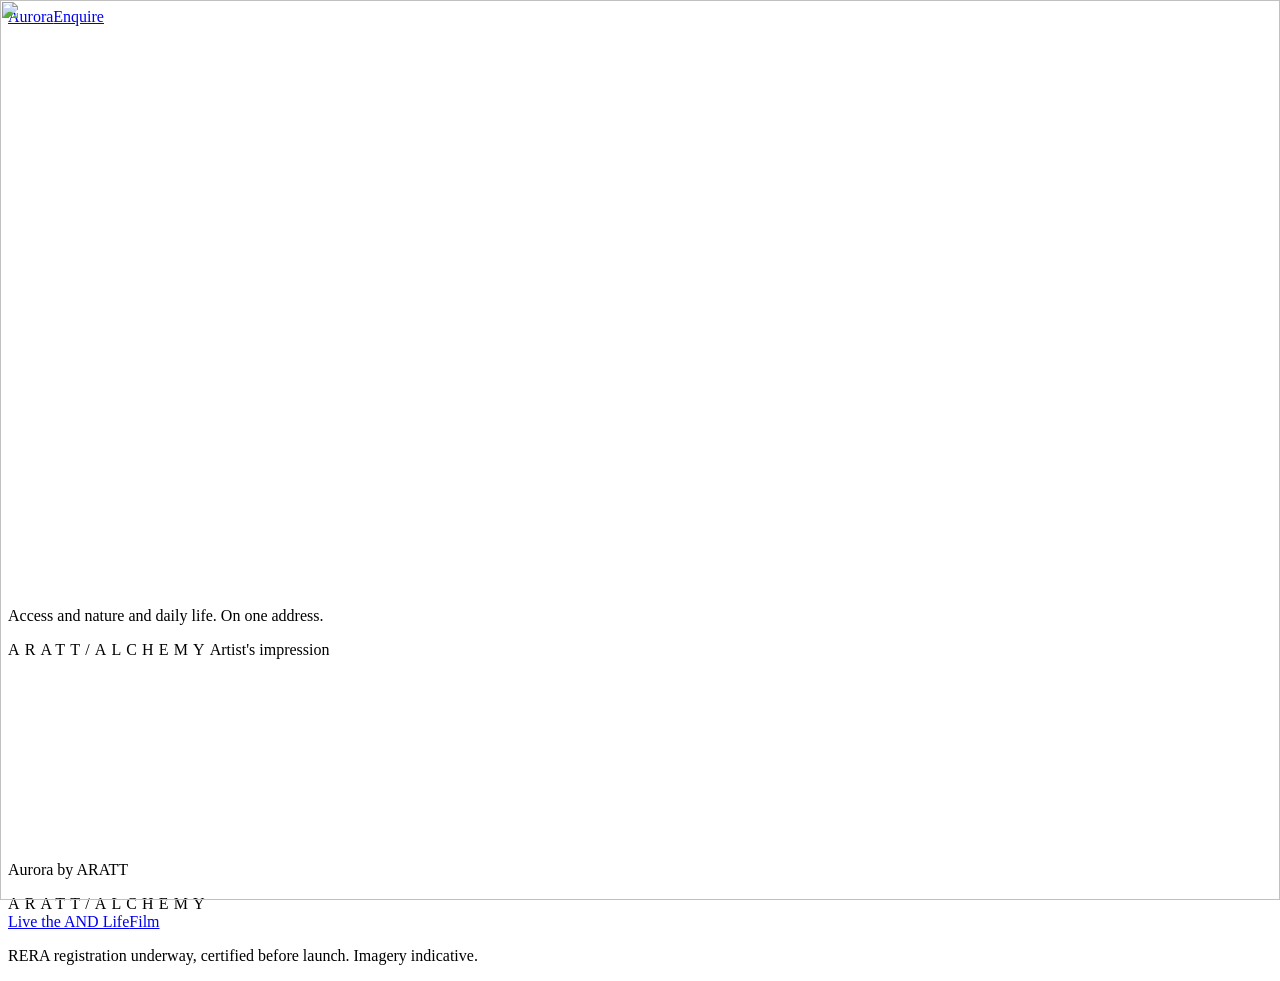
==== commit 7426ae56: "Patch URLs for GitHub Pages subpath deployment" ====
--- a/lp/aerospace/index.html
+++ b/lp/aerospace/index.html
@@ -1 +1 @@
-<!DOCTYPE html><html data-dpl-id="dpl_Bg25fUHdhEsCrPR8ZMfVuFQyjgDs" lang="en" class="inter_f4213802-module__MgCSNG__variable"><head><meta charSet="utf-8"/><meta name="viewport" content="width=device-width, initial-scale=1"/><link rel="preload" href="/_next/static/media/83afe278b6a6bb3c-s.p.2bn3s6zvc0dyp.woff2?dpl=dpl_Bg25fUHdhEsCrPR8ZMfVuFQyjgDs" as="font" crossorigin="" type="font/woff2"/><link rel="preload" as="image" imageSrcSet="/_next/image?url=%2Fimg%2Fpersonas%2Faerospace.jpg&amp;w=640&amp;q=75&amp;dpl=dpl_Bg25fUHdhEsCrPR8ZMfVuFQyjgDs 640w, /_next/image?url=%2Fimg%2Fpersonas%2Faerospace.jpg&amp;w=750&amp;q=75&amp;dpl=dpl_Bg25fUHdhEsCrPR8ZMfVuFQyjgDs 750w, /_next/image?url=%2Fimg%2Fpersonas%2Faerospace.jpg&amp;w=828&amp;q=75&amp;dpl=dpl_Bg25fUHdhEsCrPR8ZMfVuFQyjgDs 828w, /_next/image?url=%2Fimg%2Fpersonas%2Faerospace.jpg&amp;w=1080&amp;q=75&amp;dpl=dpl_Bg25fUHdhEsCrPR8ZMfVuFQyjgDs 1080w, /_next/image?url=%2Fimg%2Fpersonas%2Faerospace.jpg&amp;w=1200&amp;q=75&amp;dpl=dpl_Bg25fUHdhEsCrPR8ZMfVuFQyjgDs 1200w, /_next/image?url=%2Fimg%2Fpersonas%2Faerospace.jpg&amp;w=1920&amp;q=75&amp;dpl=dpl_Bg25fUHdhEsCrPR8ZMfVuFQyjgDs 1920w, /_next/image?url=%2Fimg%2Fpersonas%2Faerospace.jpg&amp;w=2048&amp;q=75&amp;dpl=dpl_Bg25fUHdhEsCrPR8ZMfVuFQyjgDs 2048w, /_next/image?url=%2Fimg%2Fpersonas%2Faerospace.jpg&amp;w=3840&amp;q=75&amp;dpl=dpl_Bg25fUHdhEsCrPR8ZMfVuFQyjgDs 3840w" imageSizes="100vw"/><link rel="stylesheet" href="/_next/static/chunks/2kq37qay9_5m1.css?dpl=dpl_Bg25fUHdhEsCrPR8ZMfVuFQyjgDs" data-precedence="next"/><link rel="preload" as="script" fetchPriority="low" href="/_next/static/chunks/0gore01jw617k.js?dpl=dpl_Bg25fUHdhEsCrPR8ZMfVuFQyjgDs"/><script src="/_next/static/chunks/15orcrkp-_9ct.js?dpl=dpl_Bg25fUHdhEsCrPR8ZMfVuFQyjgDs" async=""></script><script src="/_next/static/chunks/3p9eevrhj-twl.js?dpl=dpl_Bg25fUHdhEsCrPR8ZMfVuFQyjgDs" async=""></script><script src="/_next/static/chunks/1mfjqidm5qp0a.js?dpl=dpl_Bg25fUHdhEsCrPR8ZMfVuFQyjgDs" async=""></script><script src="/_next/static/chunks/turbopack-2avrv18fn4o2w.js?dpl=dpl_Bg25fUHdhEsCrPR8ZMfVuFQyjgDs" async=""></script><script src="/_next/static/chunks/05-c3ty_6dwfk.js?dpl=dpl_Bg25fUHdhEsCrPR8ZMfVuFQyjgDs" async=""></script><script src="/_next/static/chunks/14mrh2-p_w84d.js?dpl=dpl_Bg25fUHdhEsCrPR8ZMfVuFQyjgDs" async=""></script><script src="/_next/static/chunks/2e5whq5s55kyj.js?dpl=dpl_Bg25fUHdhEsCrPR8ZMfVuFQyjgDs" async=""></script><script src="/_next/static/chunks/2kh955ihi_uz6.js?dpl=dpl_Bg25fUHdhEsCrPR8ZMfVuFQyjgDs" async=""></script><meta name="next-size-adjust" content=""/><title>Aurora, The Aerospace Park Professional</title><meta name="description" content="The corridor gives you the job of the decade and takes the evening in return. Live minutes from Boeing, Safran and GE, with a concierge that handles the everyday, so the day is yours again."/><meta name="author" content="Aratt Builders"/><meta name="keywords" content="Aurora,Aratt,Bagalur,North Bengaluru,luxury apartments,2 &amp; 3 BHK"/><meta name="robots" content="noindex, nofollow"/><meta property="og:title" content="Aurora · Live the AND Life"/><meta property="og:description" content="A landmark residential development at Bagalur, North Bengaluru. Work near tomorrow. Live with everything else."/><meta property="og:type" content="website"/><meta name="twitter:card" content="summary"/><meta name="twitter:title" content="Aurora · Live the AND Life"/><meta name="twitter:description" content="A landmark residential development at Bagalur, North Bengaluru. Work near tomorrow. Live with everything else."/><link rel="icon" href="/favicon.ico?favicon.2vob68tjqpejf.ico?dpl=dpl_Bg25fUHdhEsCrPR8ZMfVuFQyjgDs" sizes="256x256" type="image/x-icon"/><script src="/_next/static/chunks/0cz1d0mv5g_q7.js?dpl=dpl_Bg25fUHdhEsCrPR8ZMfVuFQyjgDs" noModule=""></script></head><body><div hidden=""><!--$--><!--/$--></div><div class="grain-overlay" aria-hidden="true"></div><main class="relative"><header class="absolute inset-x-0 top-0 z-30"><div class="mx-auto flex max-w-6xl items-center justify-between px-6 py-5"><a href="/" class="wordmark text-sm text-cream">Aurora</a><a href="#enquire" class="rounded-full border border-gold/50 px-5 py-2 text-[0.62rem] uppercase tracking-[0.2em] text-gold transition-colors hover:bg-gold hover:text-navy-deep">Enquire</a></div></header><section class="relative flex min-h-[88svh] items-center overflow-hidden"><img alt="" decoding="async" data-nimg="fill" class="object-cover" style="position:absolute;height:100%;width:100%;left:0;top:0;right:0;bottom:0;color:transparent" sizes="100vw" srcSet="/_next/image?url=%2Fimg%2Fpersonas%2Faerospace.jpg&amp;w=640&amp;q=75&amp;dpl=dpl_Bg25fUHdhEsCrPR8ZMfVuFQyjgDs 640w, /_next/image?url=%2Fimg%2Fpersonas%2Faerospace.jpg&amp;w=750&amp;q=75&amp;dpl=dpl_Bg25fUHdhEsCrPR8ZMfVuFQyjgDs 750w, /_next/image?url=%2Fimg%2Fpersonas%2Faerospace.jpg&amp;w=828&amp;q=75&amp;dpl=dpl_Bg25fUHdhEsCrPR8ZMfVuFQyjgDs 828w, /_next/image?url=%2Fimg%2Fpersonas%2Faerospace.jpg&amp;w=1080&amp;q=75&amp;dpl=dpl_Bg25fUHdhEsCrPR8ZMfVuFQyjgDs 1080w, /_next/image?url=%2Fimg%2Fpersonas%2Faerospace.jpg&amp;w=1200&amp;q=75&amp;dpl=dpl_Bg25fUHdhEsCrPR8ZMfVuFQyjgDs 1200w, /_next/image?url=%2Fimg%2Fpersonas%2Faerospace.jpg&amp;w=1920&amp;q=75&amp;dpl=dpl_Bg25fUHdhEsCrPR8ZMfVuFQyjgDs 1920w, /_next/image?url=%2Fimg%2Fpersonas%2Faerospace.jpg&amp;w=2048&amp;q=75&amp;dpl=dpl_Bg25fUHdhEsCrPR8ZMfVuFQyjgDs 2048w, /_next/image?url=%2Fimg%2Fpersonas%2Faerospace.jpg&amp;w=3840&amp;q=75&amp;dpl=dpl_Bg25fUHdhEsCrPR8ZMfVuFQyjgDs 3840w" src="/_next/image?url=%2Fimg%2Fpersonas%2Faerospace.jpg&amp;w=3840&amp;q=75&amp;dpl=dpl_Bg25fUHdhEsCrPR8ZMfVuFQyjgDs"/><div class="absolute inset-0 bg-navy/20"></div><div class="absolute inset-0 bg-gradient-to-r from-navy-deep/90 via-navy-deep/35 to-transparent"></div><div class="absolute inset-0 bg-gradient-to-t from-navy-deep to-transparent"></div><div class="relative z-10 mx-auto w-full max-w-6xl px-6"><div style="opacity:0;transform:translateY(28px)"><span class="eyebrow text-[0.66rem] text-gold">For the people building the corridor</span></div><div style="opacity:0;transform:translateY(28px)"><h1 class="mt-5 max-w-3xl font-display text-[clamp(2.6rem,6.5vw,5rem)] font-light leading-[1.0] text-cream text-balance">Close to Aerospace Park. Closer to your life after work.</h1></div><div style="opacity:0;transform:translateY(28px)"><p class="mt-6 max-w-xl text-lg font-light text-mist/85">The corridor gives you the job of the decade and takes the evening in return. Live minutes from Boeing, Safran and GE, with a concierge that handles the everyday, so the day is yours again.</p></div><div style="opacity:0;transform:translateY(28px)"><div class="mt-9 flex flex-wrap items-center gap-5"><a href="#enquire" class="rounded-full bg-gold px-8 py-4 text-[0.7rem] uppercase tracking-[0.24em] text-navy-deep transition-colors hover:bg-gold-bright">Lock in ₹8,000 per sq ft, before it moves to ₹12,000 at launch</a><span class="text-sm text-mist/70">3 BHK · 1,939-1,980 sq.ft.</span></div></div><div style="opacity:0;transform:translateY(28px)"><p class="mt-4 text-sm text-gold/90">Pre-launch at ₹8,000 per sq ft, before it moves to ₹12,000 at launch</p></div></div></section><section class="border-y border-navy-line/40 bg-navy px-6 py-20 sm:py-24"><div class="mx-auto max-w-6xl"><div style="opacity:0;transform:translateY(28px)"><span class="eyebrow text-[0.62rem] text-gold">Why Aurora, for you</span></div><div class="mt-8 grid gap-4 sm:grid-cols-2"><div style="opacity:0;transform:translateY(28px)"><div class="flex h-full items-start gap-4 rounded-sm border border-navy-line/50 bg-navy-surface/30 p-6"><span class="font-display text-xl font-light text-gold/60">0<!-- -->1</span><p class="text-base leading-relaxed text-mist/80">Minutes from Boeing, Safran, GE and the KIADB aerospace corridor, not an expressway away</p></div></div><div style="opacity:0;transform:translateY(28px)"><div class="flex h-full items-start gap-4 rounded-sm border border-navy-line/50 bg-navy-surface/30 p-6"><span class="font-display text-xl font-light text-gold/60">0<!-- -->2</span><p class="text-base leading-relaxed text-mist/80">A concierge runs the errands, so your evenings stay yours</p></div></div><div style="opacity:0;transform:translateY(28px)"><div class="flex h-full items-start gap-4 rounded-sm border border-navy-line/50 bg-navy-surface/30 p-6"><span class="font-display text-xl font-light text-gold/60">0<!-- -->3</span><p class="text-base leading-relaxed text-mist/80">Spacious 3 BHK, 1,939 to 1,980 sq ft, room to switch off</p></div></div><div style="opacity:0;transform:translateY(28px)"><div class="flex h-full items-start gap-4 rounded-sm border border-navy-line/50 bg-navy-surface/30 p-6"><span class="font-display text-xl font-light text-gold/60">0<!-- -->4</span><p class="text-base leading-relaxed text-mist/80">An Aratt Alchemy address, RERA registration underway, certified before launch</p></div></div></div><div style="opacity:0;transform:translateY(28px)"><div class="mt-10 flex flex-col gap-3"><p class="display-tight text-2xl font-light text-cream/90">Live the <span class="text-gold">AND</span> Life.</p><p class="max-w-md text-sm font-light text-mist/70">Work near tomorrow. Live with everything else.</p><span aria-label="Aratt Alchemy" class="inline-flex items-baseline whitespace-nowrap font-sans font-medium uppercase text-gold mt-1 text-[0.6rem]" style="letter-spacing:0.32em">ARATT<span aria-hidden="true" class="px-[0.5em] opacity-55">/</span>ALCHEMY</span><span class="text-xs text-mist/50">An Aratt Alchemy address · Bagalur, North Bengaluru</span></div></div></div></section><section class="relative h-[52svh] min-h-[360px] overflow-hidden bg-navy-deep sm:h-[64svh]"><img alt="" loading="lazy" decoding="async" data-nimg="fill" class="object-cover" style="position:absolute;height:100%;width:100%;left:0;top:0;right:0;bottom:0;color:transparent" sizes="100vw" srcSet="/_next/image?url=%2Fimg%2Fdeck%2Ftower-elevation.jpg&amp;w=640&amp;q=75&amp;dpl=dpl_Bg25fUHdhEsCrPR8ZMfVuFQyjgDs 640w, /_next/image?url=%2Fimg%2Fdeck%2Ftower-elevation.jpg&amp;w=750&amp;q=75&amp;dpl=dpl_Bg25fUHdhEsCrPR8ZMfVuFQyjgDs 750w, /_next/image?url=%2Fimg%2Fdeck%2Ftower-elevation.jpg&amp;w=828&amp;q=75&amp;dpl=dpl_Bg25fUHdhEsCrPR8ZMfVuFQyjgDs 828w, /_next/image?url=%2Fimg%2Fdeck%2Ftower-elevation.jpg&amp;w=1080&amp;q=75&amp;dpl=dpl_Bg25fUHdhEsCrPR8ZMfVuFQyjgDs 1080w, /_next/image?url=%2Fimg%2Fdeck%2Ftower-elevation.jpg&amp;w=1200&amp;q=75&amp;dpl=dpl_Bg25fUHdhEsCrPR8ZMfVuFQyjgDs 1200w, /_next/image?url=%2Fimg%2Fdeck%2Ftower-elevation.jpg&amp;w=1920&amp;q=75&amp;dpl=dpl_Bg25fUHdhEsCrPR8ZMfVuFQyjgDs 1920w, /_next/image?url=%2Fimg%2Fdeck%2Ftower-elevation.jpg&amp;w=2048&amp;q=75&amp;dpl=dpl_Bg25fUHdhEsCrPR8ZMfVuFQyjgDs 2048w, /_next/image?url=%2Fimg%2Fdeck%2Ftower-elevation.jpg&amp;w=3840&amp;q=75&amp;dpl=dpl_Bg25fUHdhEsCrPR8ZMfVuFQyjgDs 3840w" src="/_next/image?url=%2Fimg%2Fdeck%2Ftower-elevation.jpg&amp;w=3840&amp;q=75&amp;dpl=dpl_Bg25fUHdhEsCrPR8ZMfVuFQyjgDs"/><div class="absolute inset-0 bg-gradient-to-t from-navy-deep via-navy-deep/10 to-navy-deep/30"></div><div class="absolute inset-x-0 bottom-0 px-6 pb-10"><div class="mx-auto flex max-w-6xl flex-col gap-3"><p class="display-tight max-w-xl text-2xl font-light text-cream/90 sm:text-3xl">Access <span class="text-gold">and</span> nature <span class="text-gold">and</span> daily life. On one address.</p><span aria-label="Aratt Alchemy" class="inline-flex items-baseline whitespace-nowrap font-sans font-medium uppercase text-cream text-[0.6rem] opacity-80" style="letter-spacing:0.32em">ARATT<span aria-hidden="true" class="px-[0.5em] opacity-55">/</span>ALCHEMY</span><span class="text-[0.62rem] uppercase tracking-[0.2em] text-mist/40">Artist&#x27;s impression</span></div></div></section><section id="enquire" class="relative overflow-hidden bg-navy-deep px-6 py-20 sm:py-28"><div class="pointer-events-none absolute left-1/2 top-0 h-[400px] w-[700px] -translate-x-1/2 -translate-y-1/3 rounded-full opacity-40 blur-3xl" style="background:radial-gradient(circle, rgba(194,200,210,0.16), transparent 60%)" aria-hidden="true"></div><div class="relative z-10 mx-auto max-w-xl text-center"><div style="opacity:0;transform:translateY(28px)"><h2 class="font-display text-[clamp(2rem,4.5vw,3rem)] font-light text-cream">Lock in ₹8,000 per sq ft, before it moves to ₹12,000 at launch</h2></div><div style="opacity:0;transform:translateY(28px)"><p class="mt-4 text-sm text-mist/65">Share your details and we will plan a preview around your week. Floor plans and pricing follow by return.</p></div><div class="mt-10 text-left" style="opacity:0;transform:translateY(28px)"><form class="space-y-5"><div class="grid gap-5 sm:grid-cols-2"><div><label class="eyebrow text-[0.58rem] text-mist/55">Full name</label><input required="" type="text" class="mt-2 w-full border-b border-navy-line bg-transparent py-3 text-sm text-cream outline-none transition-colors focus:border-gold" name="name"/></div><div><label class="eyebrow text-[0.58rem] text-mist/55">Phone</label><input required="" type="tel" class="mt-2 w-full border-b border-navy-line bg-transparent py-3 text-sm text-cream outline-none transition-colors focus:border-gold" name="phone"/></div></div><div><label class="eyebrow text-[0.58rem] text-mist/55">Email</label><input required="" type="email" class="mt-2 w-full border-b border-navy-line bg-transparent py-3 text-sm text-cream outline-none transition-colors focus:border-gold" name="email"/></div><button type="submit" class="w-full rounded-full bg-gold px-8 py-4 text-[0.7rem] uppercase tracking-[0.24em] text-navy-deep transition-colors hover:bg-gold-bright">Lock in ₹8,000 per sq ft, before it moves to ₹12,000 at launch</button></form></div></div></section><footer class="border-t border-navy-line/50 bg-navy px-6 py-10"><div class="mx-auto flex max-w-6xl flex-col gap-4 sm:flex-row sm:items-center sm:justify-between"><div class="flex flex-col gap-1"><p class="wordmark text-sm text-cream">Aurora by ARATT</p><span aria-label="Aratt Alchemy" class="inline-flex items-baseline whitespace-nowrap font-sans font-medium uppercase text-gold text-[0.55rem] opacity-70" style="letter-spacing:0.32em">ARATT<span aria-hidden="true" class="px-[0.5em] opacity-55">/</span>ALCHEMY</span></div><div class="flex gap-5 text-xs text-muted/60"><a href="/" class="hover:text-gold">Live the AND Life</a><a href="/film" class="hover:text-gold">Film</a></div><p class="max-w-xs text-xs text-muted/60">RERA registration underway, certified before launch. Imagery indicative.</p></div></footer></main><!--$--><!--/$--><script src="/_next/static/chunks/0gore01jw617k.js?dpl=dpl_Bg25fUHdhEsCrPR8ZMfVuFQyjgDs" id="_R_" async=""></script><script>(self.__next_f=self.__next_f||[]).push([0])</script><script>self.__next_f.push([1,"1:\"$Sreact.fragment\"\n2:I[39756,[\"/_next/static/chunks/05-c3ty_6dwfk.js?dpl=dpl_Bg25fUHdhEsCrPR8ZMfVuFQyjgDs\",\"/_next/static/chunks/14mrh2-p_w84d.js?dpl=dpl_Bg25fUHdhEsCrPR8ZMfVuFQyjgDs\"],\"default\"]\n3:I[37457,[\"/_next/static/chunks/05-c3ty_6dwfk.js?dpl=dpl_Bg25fUHdhEsCrPR8ZMfVuFQyjgDs\",\"/_next/static/chunks/14mrh2-p_w84d.js?dpl=dpl_Bg25fUHdhEsCrPR8ZMfVuFQyjgDs\"],\"default\"]\n5:I[97367,[\"/_next/static/chunks/05-c3ty_6dwfk.js?dpl=dpl_Bg25fUHdhEsCrPR8ZMfVuFQyjgDs\",\"/_next/static/chunks/14mrh2-p_w84d.js?dpl=dpl_Bg25fUHdhEsCrPR8ZMfVuFQyjgDs\"],\"OutletBoundary\"]\n6:\"$Sreact.suspense\"\n9:I[97367,[\"/_next/static/chunks/05-c3ty_6dwfk.js?dpl=dpl_Bg25fUHdhEsCrPR8ZMfVuFQyjgDs\",\"/_next/static/chunks/14mrh2-p_w84d.js?dpl=dpl_Bg25fUHdhEsCrPR8ZMfVuFQyjgDs\"],\"ViewportBoundary\"]\nb:I[97367,[\"/_next/static/chunks/05-c3ty_6dwfk.js?dpl=dpl_Bg25fUHdhEsCrPR8ZMfVuFQyjgDs\",\"/_next/static/chunks/14mrh2-p_w84d.js?dpl=dpl_Bg25fUHdhEsCrPR8ZMfVuFQyjgDs\"],\"MetadataBoundary\"]\nd:I[68027,[\"/_next/static/chunks/05-c3ty_6dwfk.js?dpl=dpl_Bg25fUHdhEsCrPR8ZMfVuFQyjgDs\",\"/_next/static/chunks/14mrh2-p_w84d.js?dpl=dpl_Bg25fUHdhEsCrPR8ZMfVuFQyjgDs\"],\"default\",1]\n:HL[\"/_next/static/chunks/2kq37qay9_5m1.css?dpl=dpl_Bg25fUHdhEsCrPR8ZMfVuFQyjgDs\",\"style\"]\n:HL[\"/_next/static/media/83afe278b6a6bb3c-s.p.2bn3s6zvc0dyp.woff2?dpl=dpl_Bg25fUHdhEsCrPR8ZMfVuFQyjgDs\",\"font\",{\"crossOrigin\":\"\",\"type\":\"font/woff2\"}]\n"])</script><script>self.__next_f.push([1,"0:{\"P\":null,\"c\":[\"\",\"lp\",\"aerospace\"],\"q\":\"\",\"i\":false,\"f\":[[[\"\",{\"children\":[\"lp\",{\"children\":[[\"persona\",\"aerospace\",\"d\",null],{\"children\":[\"__PAGE__\",{}]}]}]},\"$undefined\",\"$undefined\",16],[[\"$\",\"$1\",\"c\",{\"children\":[[[\"$\",\"link\",\"0\",{\"rel\":\"stylesheet\",\"href\":\"/_next/static/chunks/2kq37qay9_5m1.css?dpl=dpl_Bg25fUHdhEsCrPR8ZMfVuFQyjgDs\",\"precedence\":\"next\",\"crossOrigin\":\"$undefined\",\"nonce\":\"$undefined\"}],[\"$\",\"script\",\"script-0\",{\"src\":\"/_next/static/chunks/05-c3ty_6dwfk.js?dpl=dpl_Bg25fUHdhEsCrPR8ZMfVuFQyjgDs\",\"async\":true,\"nonce\":\"$undefined\"}],[\"$\",\"script\",\"script-1\",{\"src\":\"/_next/static/chunks/14mrh2-p_w84d.js?dpl=dpl_Bg25fUHdhEsCrPR8ZMfVuFQyjgDs\",\"async\":true,\"nonce\":\"$undefined\"}]],[\"$\",\"html\",null,{\"lang\":\"en\",\"className\":\"inter_f4213802-module__MgCSNG__variable\",\"children\":[\"$\",\"body\",null,{\"children\":[[\"$\",\"div\",null,{\"className\":\"grain-overlay\",\"aria-hidden\":true}],[\"$\",\"$L2\",null,{\"parallelRouterKey\":\"children\",\"error\":\"$undefined\",\"errorStyles\":\"$undefined\",\"errorScripts\":\"$undefined\",\"template\":[\"$\",\"$L3\",null,{}],\"templateStyles\":\"$undefined\",\"templateScripts\":\"$undefined\",\"notFound\":[[[\"$\",\"title\",null,{\"children\":\"404: This page could not be found.\"}],[\"$\",\"div\",null,{\"style\":{\"fontFamily\":\"system-ui,\\\"Segoe UI\\\",Roboto,Helvetica,Arial,sans-serif,\\\"Apple Color Emoji\\\",\\\"Segoe UI Emoji\\\"\",\"height\":\"100vh\",\"textAlign\":\"center\",\"display\":\"flex\",\"flexDirection\":\"column\",\"alignItems\":\"center\",\"justifyContent\":\"center\"},\"children\":[\"$\",\"div\",null,{\"children\":[[\"$\",\"style\",null,{\"dangerouslySetInnerHTML\":{\"__html\":\"body{color:#000;background:#fff;margin:0}.next-error-h1{border-right:1px solid rgba(0,0,0,.3)}@media (prefers-color-scheme:dark){body{color:#fff;background:#000}.next-error-h1{border-right:1px solid rgba(255,255,255,.3)}}\"}}],[\"$\",\"h1\",null,{\"className\":\"next-error-h1\",\"style\":{\"display\":\"inline-block\",\"margin\":\"0 20px 0 0\",\"padding\":\"0 23px 0 0\",\"fontSize\":24,\"fontWeight\":500,\"verticalAlign\":\"top\",\"lineHeight\":\"49px\"},\"children\":404}],[\"$\",\"div\",null,{\"style\":{\"display\":\"inline-block\"},\"children\":[\"$\",\"h2\",null,{\"style\":{\"fontSize\":14,\"fontWeight\":400,\"lineHeight\":\"49px\",\"margin\":0},\"children\":\"This page could not be found.\"}]}]]}]}]],[]],\"forbidden\":\"$undefined\",\"unauthorized\":\"$undefined\"}]]}]}]]}],{\"children\":[[\"$\",\"$1\",\"c\",{\"children\":[null,[\"$\",\"$L2\",null,{\"parallelRouterKey\":\"children\",\"error\":\"$undefined\",\"errorStyles\":\"$undefined\",\"errorScripts\":\"$undefined\",\"template\":[\"$\",\"$L3\",null,{}],\"templateStyles\":\"$undefined\",\"templateScripts\":\"$undefined\",\"notFound\":\"$undefined\",\"forbidden\":\"$undefined\",\"unauthorized\":\"$undefined\"}]]}],{\"children\":[[\"$\",\"$1\",\"c\",{\"children\":[null,[\"$\",\"$L2\",null,{\"parallelRouterKey\":\"children\",\"error\":\"$undefined\",\"errorStyles\":\"$undefined\",\"errorScripts\":\"$undefined\",\"template\":[\"$\",\"$L3\",null,{}],\"templateStyles\":\"$undefined\",\"templateScripts\":\"$undefined\",\"notFound\":\"$undefined\",\"forbidden\":\"$undefined\",\"unauthorized\":\"$undefined\"}]]}],{\"children\":[[\"$\",\"$1\",\"c\",{\"children\":[\"$L4\",[[\"$\",\"script\",\"script-0\",{\"src\":\"/_next/static/chunks/2e5whq5s55kyj.js?dpl=dpl_Bg25fUHdhEsCrPR8ZMfVuFQyjgDs\",\"async\":true,\"nonce\":\"$undefined\"}],[\"$\",\"script\",\"script-1\",{\"src\":\"/_next/static/chunks/2kh955ihi_uz6.js?dpl=dpl_Bg25fUHdhEsCrPR8ZMfVuFQyjgDs\",\"async\":true,\"nonce\":\"$undefined\"}]],[\"$\",\"$L5\",null,{\"children\":[\"$\",\"$6\",null,{\"name\":\"Next.MetadataOutlet\",\"children\":\"$@7\"}]}]]}],{},null,false,null]},null,false,\"$@8\"]},null,false,\"$@8\"]},null,false,null],[\"$\",\"$1\",\"h\",{\"children\":[null,[\"$\",\"$L9\",null,{\"children\":\"$La\"}],[\"$\",\"div\",null,{\"hidden\":true,\"children\":[\"$\",\"$Lb\",null,{\"children\":[\"$\",\"$6\",null,{\"name\":\"Next.Metadata\",\"children\":\"$Lc\"}]}]}],[\"$\",\"meta\",null,{\"name\":\"next-size-adjust\",\"content\":\"\"}]]}],false]],\"m\":\"$undefined\",\"G\":[\"$d\",[[\"$\",\"link\",\"0\",{\"rel\":\"stylesheet\",\"href\":\"/_next/static/chunks/2kq37qay9_5m1.css?dpl=dpl_Bg25fUHdhEsCrPR8ZMfVuFQyjgDs\",\"precedence\":\"next\",\"crossOrigin\":\"$undefined\",\"nonce\":\"$undefined\"}]]],\"S\":true,\"h\":null,\"s\":\"$undefined\",\"l\":\"$undefined\",\"p\":\"$undefined\",\"d\":\"$undefined\"}\n"])</script><script>self.__next_f.push([1,"e:[]\n8:\"$We\"\n"])</script><script>self.__next_f.push([1,"f:I[53330,[\"/_next/static/chunks/05-c3ty_6dwfk.js?dpl=dpl_Bg25fUHdhEsCrPR8ZMfVuFQyjgDs\",\"/_next/static/chunks/14mrh2-p_w84d.js?dpl=dpl_Bg25fUHdhEsCrPR8ZMfVuFQyjgDs\",\"/_next/static/chunks/2e5whq5s55kyj.js?dpl=dpl_Bg25fUHdhEsCrPR8ZMfVuFQyjgDs\",\"/_next/static/chunks/2kh955ihi_uz6.js?dpl=dpl_Bg25fUHdhEsCrPR8ZMfVuFQyjgDs\"],\"LandingPage\"]\n4:[\"$\",\"$Lf\",null,{\"data\":{\"slug\":\"aerospace\",\"name\":\"The Aerospace Park Professional\",\"eyebrow\":\"For the people building the corridor\",\"headline\":\"Close to Aerospace Park. Closer to your life after work.\",\"sub\":\"The corridor gives you the job of the decade and takes the evening in return. Live minutes from Boeing, Safran and GE, with a concierge that handles the everyday, so the day is yours again.\",\"proof\":[\"Minutes from Boeing, Safran, GE and the KIADB aerospace corridor, not an expressway away\",\"A concierge runs the errands, so your evenings stay yours\",\"Spacious 3 BHK, 1,939 to 1,980 sq ft, room to switch off\",\"An Aratt Alchemy address, RERA registration underway, certified before launch\"],\"config\":\"3 BHK · 1,939-1,980 sq.ft.\",\"image\":\"/img/personas/aerospace.jpg\",\"secondaryImage\":\"/img/deck/tower-elevation.jpg\",\"cta\":\"Lock in ₹8,000 per sq ft, before it moves to ₹12,000 at launch\",\"priceLine\":\"Pre-launch at ₹8,000 per sq ft, before it moves to ₹12,000 at launch\",\"formSub\":\"Share your details and we will plan a preview around your week. Floor plans and pricing follow by return.\"}}]\n"])</script><script>self.__next_f.push([1,"a:[[\"$\",\"meta\",\"0\",{\"charSet\":\"utf-8\"}],[\"$\",\"meta\",\"1\",{\"name\":\"viewport\",\"content\":\"width=device-width, initial-scale=1\"}]]\n"])</script><script>self.__next_f.push([1,"10:I[27201,[\"/_next/static/chunks/05-c3ty_6dwfk.js?dpl=dpl_Bg25fUHdhEsCrPR8ZMfVuFQyjgDs\",\"/_next/static/chunks/14mrh2-p_w84d.js?dpl=dpl_Bg25fUHdhEsCrPR8ZMfVuFQyjgDs\"],\"IconMark\"]\n7:null\nc:[[\"$\",\"title\",\"0\",{\"children\":\"Aurora, The Aerospace Park Professional\"}],[\"$\",\"meta\",\"1\",{\"name\":\"description\",\"content\":\"The corridor gives you the job of the decade and takes the evening in return. Live minutes from Boeing, Safran and GE, with a concierge that handles the everyday, so the day is yours again.\"}],[\"$\",\"meta\",\"2\",{\"name\":\"author\",\"content\":\"Aratt Builders\"}],[\"$\",\"meta\",\"3\",{\"name\":\"keywords\",\"content\":\"Aurora,Aratt,Bagalur,North Bengaluru,luxury apartments,2 \u0026 3 BHK\"}],[\"$\",\"meta\",\"4\",{\"name\":\"robots\",\"content\":\"noindex, nofollow\"}],[\"$\",\"meta\",\"5\",{\"property\":\"og:title\",\"content\":\"Aurora · Live the AND Life\"}],[\"$\",\"meta\",\"6\",{\"property\":\"og:description\",\"content\":\"A landmark residential development at Bagalur, North Bengaluru. Work near tomorrow. Live with everything else.\"}],[\"$\",\"meta\",\"7\",{\"property\":\"og:type\",\"content\":\"website\"}],[\"$\",\"meta\",\"8\",{\"name\":\"twitter:card\",\"content\":\"summary\"}],[\"$\",\"meta\",\"9\",{\"name\":\"twitter:title\",\"content\":\"Aurora · Live the AND Life\"}],[\"$\",\"meta\",\"10\",{\"name\":\"twitter:description\",\"content\":\"A landmark residential development at Bagalur, North Bengaluru. Work near tomorrow. Live with everything else.\"}],[\"$\",\"link\",\"11\",{\"rel\":\"icon\",\"href\":\"/favicon.ico?favicon.2vob68tjqpejf.ico?dpl=dpl_Bg25fUHdhEsCrPR8ZMfVuFQyjgDs\",\"sizes\":\"256x256\",\"type\":\"image/x-icon\"}],[\"$\",\"$L10\",\"12\",{}]]\n"])</script></body></html>+<!DOCTYPE html><html data-dpl-id="dpl_Bg25fUHdhEsCrPR8ZMfVuFQyjgDs" lang="en" class="inter_f4213802-module__MgCSNG__variable"><head><meta charSet="utf-8"/><meta name="viewport" content="width=device-width, initial-scale=1"/><link rel="preload" href="/Aurora/_next/static/media/83afe278b6a6bb3c-s.p.2bn3s6zvc0dyp.woff2?dpl=dpl_Bg25fUHdhEsCrPR8ZMfVuFQyjgDs" as="font" crossorigin="" type="font/woff2"/><link rel="preload" as="image" imageSrcSet="/Aurora/img/personas/aerospace.jpg 640w, /Aurora/img/personas/aerospace.jpg 750w, /Aurora/img/personas/aerospace.jpg 828w, /Aurora/img/personas/aerospace.jpg 1080w, /Aurora/img/personas/aerospace.jpg 1200w, /Aurora/img/personas/aerospace.jpg 1920w, /Aurora/img/personas/aerospace.jpg 2048w, /Aurora/img/personas/aerospace.jpg 3840w" imageSizes="100vw"/><link rel="stylesheet" href="/Aurora/_next/static/chunks/2kq37qay9_5m1.css?dpl=dpl_Bg25fUHdhEsCrPR8ZMfVuFQyjgDs" data-precedence="next"/><link rel="preload" as="script" fetchPriority="low" href="/Aurora/_next/static/chunks/0gore01jw617k.js?dpl=dpl_Bg25fUHdhEsCrPR8ZMfVuFQyjgDs"/><script src="/Aurora/_next/static/chunks/15orcrkp-_9ct.js?dpl=dpl_Bg25fUHdhEsCrPR8ZMfVuFQyjgDs" async=""></script><script src="/Aurora/_next/static/chunks/3p9eevrhj-twl.js?dpl=dpl_Bg25fUHdhEsCrPR8ZMfVuFQyjgDs" async=""></script><script src="/Aurora/_next/static/chunks/1mfjqidm5qp0a.js?dpl=dpl_Bg25fUHdhEsCrPR8ZMfVuFQyjgDs" async=""></script><script src="/Aurora/_next/static/chunks/turbopack-2avrv18fn4o2w.js?dpl=dpl_Bg25fUHdhEsCrPR8ZMfVuFQyjgDs" async=""></script><script src="/Aurora/_next/static/chunks/05-c3ty_6dwfk.js?dpl=dpl_Bg25fUHdhEsCrPR8ZMfVuFQyjgDs" async=""></script><script src="/Aurora/_next/static/chunks/14mrh2-p_w84d.js?dpl=dpl_Bg25fUHdhEsCrPR8ZMfVuFQyjgDs" async=""></script><script src="/Aurora/_next/static/chunks/2e5whq5s55kyj.js?dpl=dpl_Bg25fUHdhEsCrPR8ZMfVuFQyjgDs" async=""></script><script src="/Aurora/_next/static/chunks/2kh955ihi_uz6.js?dpl=dpl_Bg25fUHdhEsCrPR8ZMfVuFQyjgDs" async=""></script><meta name="next-size-adjust" content=""/><title>Aurora, The Aerospace Park Professional</title><meta name="description" content="The corridor gives you the job of the decade and takes the evening in return. Live minutes from Boeing, Safran and GE, with a concierge that handles the everyday, so the day is yours again."/><meta name="author" content="Aratt Builders"/><meta name="keywords" content="Aurora,Aratt,Bagalur,North Bengaluru,luxury apartments,2 &amp; 3 BHK"/><meta name="robots" content="noindex, nofollow"/><meta property="og:title" content="Aurora · Live the AND Life"/><meta property="og:description" content="A landmark residential development at Bagalur, North Bengaluru. Work near tomorrow. Live with everything else."/><meta property="og:type" content="website"/><meta name="twitter:card" content="summary"/><meta name="twitter:title" content="Aurora · Live the AND Life"/><meta name="twitter:description" content="A landmark residential development at Bagalur, North Bengaluru. Work near tomorrow. Live with everything else."/><link rel="icon" href="/Aurora/favicon.ico?favicon.2vob68tjqpejf.ico?dpl=dpl_Bg25fUHdhEsCrPR8ZMfVuFQyjgDs" sizes="256x256" type="image/x-icon"/><script src="/Aurora/_next/static/chunks/0cz1d0mv5g_q7.js?dpl=dpl_Bg25fUHdhEsCrPR8ZMfVuFQyjgDs" noModule=""></script></head><body><div hidden=""><!--$--><!--/$--></div><div class="grain-overlay" aria-hidden="true"></div><main class="relative"><header class="absolute inset-x-0 top-0 z-30"><div class="mx-auto flex max-w-6xl items-center justify-between px-6 py-5"><a href="/" class="wordmark text-sm text-cream">Aurora</a><a href="#enquire" class="rounded-full border border-gold/50 px-5 py-2 text-[0.62rem] uppercase tracking-[0.2em] text-gold transition-colors hover:bg-gold hover:text-navy-deep">Enquire</a></div></header><section class="relative flex min-h-[88svh] items-center overflow-hidden"><img alt="" decoding="async" data-nimg="fill" class="object-cover" style="position:absolute;height:100%;width:100%;left:0;top:0;right:0;bottom:0;color:transparent" sizes="100vw" srcSet="/Aurora/img/personas/aerospace.jpg 640w, /Aurora/img/personas/aerospace.jpg 750w, /Aurora/img/personas/aerospace.jpg 828w, /Aurora/img/personas/aerospace.jpg 1080w, /Aurora/img/personas/aerospace.jpg 1200w, /Aurora/img/personas/aerospace.jpg 1920w, /Aurora/img/personas/aerospace.jpg 2048w, /Aurora/img/personas/aerospace.jpg 3840w" src="/Aurora/img/personas/aerospace.jpg"/><div class="absolute inset-0 bg-navy/20"></div><div class="absolute inset-0 bg-gradient-to-r from-navy-deep/90 via-navy-deep/35 to-transparent"></div><div class="absolute inset-0 bg-gradient-to-t from-navy-deep to-transparent"></div><div class="relative z-10 mx-auto w-full max-w-6xl px-6"><div style="opacity:0;transform:translateY(28px)"><span class="eyebrow text-[0.66rem] text-gold">For the people building the corridor</span></div><div style="opacity:0;transform:translateY(28px)"><h1 class="mt-5 max-w-3xl font-display text-[clamp(2.6rem,6.5vw,5rem)] font-light leading-[1.0] text-cream text-balance">Close to Aerospace Park. Closer to your life after work.</h1></div><div style="opacity:0;transform:translateY(28px)"><p class="mt-6 max-w-xl text-lg font-light text-mist/85">The corridor gives you the job of the decade and takes the evening in return. Live minutes from Boeing, Safran and GE, with a concierge that handles the everyday, so the day is yours again.</p></div><div style="opacity:0;transform:translateY(28px)"><div class="mt-9 flex flex-wrap items-center gap-5"><a href="#enquire" class="rounded-full bg-gold px-8 py-4 text-[0.7rem] uppercase tracking-[0.24em] text-navy-deep transition-colors hover:bg-gold-bright">Lock in ₹8,000 per sq ft, before it moves to ₹12,000 at launch</a><span class="text-sm text-mist/70">3 BHK · 1,939-1,980 sq.ft.</span></div></div><div style="opacity:0;transform:translateY(28px)"><p class="mt-4 text-sm text-gold/90">Pre-launch at ₹8,000 per sq ft, before it moves to ₹12,000 at launch</p></div></div></section><section class="border-y border-navy-line/40 bg-navy px-6 py-20 sm:py-24"><div class="mx-auto max-w-6xl"><div style="opacity:0;transform:translateY(28px)"><span class="eyebrow text-[0.62rem] text-gold">Why Aurora, for you</span></div><div class="mt-8 grid gap-4 sm:grid-cols-2"><div style="opacity:0;transform:translateY(28px)"><div class="flex h-full items-start gap-4 rounded-sm border border-navy-line/50 bg-navy-surface/30 p-6"><span class="font-display text-xl font-light text-gold/60">0<!-- -->1</span><p class="text-base leading-relaxed text-mist/80">Minutes from Boeing, Safran, GE and the KIADB aerospace corridor, not an expressway away</p></div></div><div style="opacity:0;transform:translateY(28px)"><div class="flex h-full items-start gap-4 rounded-sm border border-navy-line/50 bg-navy-surface/30 p-6"><span class="font-display text-xl font-light text-gold/60">0<!-- -->2</span><p class="text-base leading-relaxed text-mist/80">A concierge runs the errands, so your evenings stay yours</p></div></div><div style="opacity:0;transform:translateY(28px)"><div class="flex h-full items-start gap-4 rounded-sm border border-navy-line/50 bg-navy-surface/30 p-6"><span class="font-display text-xl font-light text-gold/60">0<!-- -->3</span><p class="text-base leading-relaxed text-mist/80">Spacious 3 BHK, 1,939 to 1,980 sq ft, room to switch off</p></div></div><div style="opacity:0;transform:translateY(28px)"><div class="flex h-full items-start gap-4 rounded-sm border border-navy-line/50 bg-navy-surface/30 p-6"><span class="font-display text-xl font-light text-gold/60">0<!-- -->4</span><p class="text-base leading-relaxed text-mist/80">An Aratt Alchemy address, RERA registration underway, certified before launch</p></div></div></div><div style="opacity:0;transform:translateY(28px)"><div class="mt-10 flex flex-col gap-3"><p class="display-tight text-2xl font-light text-cream/90">Live the <span class="text-gold">AND</span> Life.</p><p class="max-w-md text-sm font-light text-mist/70">Work near tomorrow. Live with everything else.</p><span aria-label="Aratt Alchemy" class="inline-flex items-baseline whitespace-nowrap font-sans font-medium uppercase text-gold mt-1 text-[0.6rem]" style="letter-spacing:0.32em">ARATT<span aria-hidden="true" class="px-[0.5em] opacity-55">/</span>ALCHEMY</span><span class="text-xs text-mist/50">An Aratt Alchemy address · Bagalur, North Bengaluru</span></div></div></div></section><section class="relative h-[52svh] min-h-[360px] overflow-hidden bg-navy-deep sm:h-[64svh]"><img alt="" loading="lazy" decoding="async" data-nimg="fill" class="object-cover" style="position:absolute;height:100%;width:100%;left:0;top:0;right:0;bottom:0;color:transparent" sizes="100vw" srcSet="/Aurora/img/deck/tower-elevation.jpg 640w, /Aurora/img/deck/tower-elevation.jpg 750w, /Aurora/img/deck/tower-elevation.jpg 828w, /Aurora/img/deck/tower-elevation.jpg 1080w, /Aurora/img/deck/tower-elevation.jpg 1200w, /Aurora/img/deck/tower-elevation.jpg 1920w, /Aurora/img/deck/tower-elevation.jpg 2048w, /Aurora/img/deck/tower-elevation.jpg 3840w" src="/Aurora/img/deck/tower-elevation.jpg"/><div class="absolute inset-0 bg-gradient-to-t from-navy-deep via-navy-deep/10 to-navy-deep/30"></div><div class="absolute inset-x-0 bottom-0 px-6 pb-10"><div class="mx-auto flex max-w-6xl flex-col gap-3"><p class="display-tight max-w-xl text-2xl font-light text-cream/90 sm:text-3xl">Access <span class="text-gold">and</span> nature <span class="text-gold">and</span> daily life. On one address.</p><span aria-label="Aratt Alchemy" class="inline-flex items-baseline whitespace-nowrap font-sans font-medium uppercase text-cream text-[0.6rem] opacity-80" style="letter-spacing:0.32em">ARATT<span aria-hidden="true" class="px-[0.5em] opacity-55">/</span>ALCHEMY</span><span class="text-[0.62rem] uppercase tracking-[0.2em] text-mist/40">Artist&#x27;s impression</span></div></div></section><section id="enquire" class="relative overflow-hidden bg-navy-deep px-6 py-20 sm:py-28"><div class="pointer-events-none absolute left-1/2 top-0 h-[400px] w-[700px] -translate-x-1/2 -translate-y-1/3 rounded-full opacity-40 blur-3xl" style="background:radial-gradient(circle, rgba(194,200,210,0.16), transparent 60%)" aria-hidden="true"></div><div class="relative z-10 mx-auto max-w-xl text-center"><div style="opacity:0;transform:translateY(28px)"><h2 class="font-display text-[clamp(2rem,4.5vw,3rem)] font-light text-cream">Lock in ₹8,000 per sq ft, before it moves to ₹12,000 at launch</h2></div><div style="opacity:0;transform:translateY(28px)"><p class="mt-4 text-sm text-mist/65">Share your details and we will plan a preview around your week. Floor plans and pricing follow by return.</p></div><div class="mt-10 text-left" style="opacity:0;transform:translateY(28px)"><form class="space-y-5"><div class="grid gap-5 sm:grid-cols-2"><div><label class="eyebrow text-[0.58rem] text-mist/55">Full name</label><input required="" type="text" class="mt-2 w-full border-b border-navy-line bg-transparent py-3 text-sm text-cream outline-none transition-colors focus:border-gold" name="name"/></div><div><label class="eyebrow text-[0.58rem] text-mist/55">Phone</label><input required="" type="tel" class="mt-2 w-full border-b border-navy-line bg-transparent py-3 text-sm text-cream outline-none transition-colors focus:border-gold" name="phone"/></div></div><div><label class="eyebrow text-[0.58rem] text-mist/55">Email</label><input required="" type="email" class="mt-2 w-full border-b border-navy-line bg-transparent py-3 text-sm text-cream outline-none transition-colors focus:border-gold" name="email"/></div><button type="submit" class="w-full rounded-full bg-gold px-8 py-4 text-[0.7rem] uppercase tracking-[0.24em] text-navy-deep transition-colors hover:bg-gold-bright">Lock in ₹8,000 per sq ft, before it moves to ₹12,000 at launch</button></form></div></div></section><footer class="border-t border-navy-line/50 bg-navy px-6 py-10"><div class="mx-auto flex max-w-6xl flex-col gap-4 sm:flex-row sm:items-center sm:justify-between"><div class="flex flex-col gap-1"><p class="wordmark text-sm text-cream">Aurora by ARATT</p><span aria-label="Aratt Alchemy" class="inline-flex items-baseline whitespace-nowrap font-sans font-medium uppercase text-gold text-[0.55rem] opacity-70" style="letter-spacing:0.32em">ARATT<span aria-hidden="true" class="px-[0.5em] opacity-55">/</span>ALCHEMY</span></div><div class="flex gap-5 text-xs text-muted/60"><a href="/" class="hover:text-gold">Live the AND Life</a><a href="/film" class="hover:text-gold">Film</a></div><p class="max-w-xs text-xs text-muted/60">RERA registration underway, certified before launch. Imagery indicative.</p></div></footer></main><!--$--><!--/$--><script src="/Aurora/_next/static/chunks/0gore01jw617k.js?dpl=dpl_Bg25fUHdhEsCrPR8ZMfVuFQyjgDs" id="_R_" async=""></script><script>(self.__next_f=self.__next_f||[]).push([0])</script><script>self.__next_f.push([1,"1:\"$Sreact.fragment\"\n2:I[39756,[\"/Aurora/_next/static/chunks/05-c3ty_6dwfk.js?dpl=dpl_Bg25fUHdhEsCrPR8ZMfVuFQyjgDs\",\"/Aurora/_next/static/chunks/14mrh2-p_w84d.js?dpl=dpl_Bg25fUHdhEsCrPR8ZMfVuFQyjgDs\"],\"default\"]\n3:I[37457,[\"/Aurora/_next/static/chunks/05-c3ty_6dwfk.js?dpl=dpl_Bg25fUHdhEsCrPR8ZMfVuFQyjgDs\",\"/Aurora/_next/static/chunks/14mrh2-p_w84d.js?dpl=dpl_Bg25fUHdhEsCrPR8ZMfVuFQyjgDs\"],\"default\"]\n5:I[97367,[\"/Aurora/_next/static/chunks/05-c3ty_6dwfk.js?dpl=dpl_Bg25fUHdhEsCrPR8ZMfVuFQyjgDs\",\"/Aurora/_next/static/chunks/14mrh2-p_w84d.js?dpl=dpl_Bg25fUHdhEsCrPR8ZMfVuFQyjgDs\"],\"OutletBoundary\"]\n6:\"$Sreact.suspense\"\n9:I[97367,[\"/Aurora/_next/static/chunks/05-c3ty_6dwfk.js?dpl=dpl_Bg25fUHdhEsCrPR8ZMfVuFQyjgDs\",\"/Aurora/_next/static/chunks/14mrh2-p_w84d.js?dpl=dpl_Bg25fUHdhEsCrPR8ZMfVuFQyjgDs\"],\"ViewportBoundary\"]\nb:I[97367,[\"/Aurora/_next/static/chunks/05-c3ty_6dwfk.js?dpl=dpl_Bg25fUHdhEsCrPR8ZMfVuFQyjgDs\",\"/Aurora/_next/static/chunks/14mrh2-p_w84d.js?dpl=dpl_Bg25fUHdhEsCrPR8ZMfVuFQyjgDs\"],\"MetadataBoundary\"]\nd:I[68027,[\"/Aurora/_next/static/chunks/05-c3ty_6dwfk.js?dpl=dpl_Bg25fUHdhEsCrPR8ZMfVuFQyjgDs\",\"/Aurora/_next/static/chunks/14mrh2-p_w84d.js?dpl=dpl_Bg25fUHdhEsCrPR8ZMfVuFQyjgDs\"],\"default\",1]\n:HL[\"/Aurora/_next/static/chunks/2kq37qay9_5m1.css?dpl=dpl_Bg25fUHdhEsCrPR8ZMfVuFQyjgDs\",\"style\"]\n:HL[\"/Aurora/_next/static/media/83afe278b6a6bb3c-s.p.2bn3s6zvc0dyp.woff2?dpl=dpl_Bg25fUHdhEsCrPR8ZMfVuFQyjgDs\",\"font\",{\"crossOrigin\":\"\",\"type\":\"font/woff2\"}]\n"])</script><script>self.__next_f.push([1,"0:{\"P\":null,\"c\":[\"\",\"lp\",\"aerospace\"],\"q\":\"\",\"i\":false,\"f\":[[[\"\",{\"children\":[\"lp\",{\"children\":[[\"persona\",\"aerospace\",\"d\",null],{\"children\":[\"__PAGE__\",{}]}]}]},\"$undefined\",\"$undefined\",16],[[\"$\",\"$1\",\"c\",{\"children\":[[[\"$\",\"link\",\"0\",{\"rel\":\"stylesheet\",\"href\":\"/Aurora/_next/static/chunks/2kq37qay9_5m1.css?dpl=dpl_Bg25fUHdhEsCrPR8ZMfVuFQyjgDs\",\"precedence\":\"next\",\"crossOrigin\":\"$undefined\",\"nonce\":\"$undefined\"}],[\"$\",\"script\",\"script-0\",{\"src\":\"/Aurora/_next/static/chunks/05-c3ty_6dwfk.js?dpl=dpl_Bg25fUHdhEsCrPR8ZMfVuFQyjgDs\",\"async\":true,\"nonce\":\"$undefined\"}],[\"$\",\"script\",\"script-1\",{\"src\":\"/Aurora/_next/static/chunks/14mrh2-p_w84d.js?dpl=dpl_Bg25fUHdhEsCrPR8ZMfVuFQyjgDs\",\"async\":true,\"nonce\":\"$undefined\"}]],[\"$\",\"html\",null,{\"lang\":\"en\",\"className\":\"inter_f4213802-module__MgCSNG__variable\",\"children\":[\"$\",\"body\",null,{\"children\":[[\"$\",\"div\",null,{\"className\":\"grain-overlay\",\"aria-hidden\":true}],[\"$\",\"$L2\",null,{\"parallelRouterKey\":\"children\",\"error\":\"$undefined\",\"errorStyles\":\"$undefined\",\"errorScripts\":\"$undefined\",\"template\":[\"$\",\"$L3\",null,{}],\"templateStyles\":\"$undefined\",\"templateScripts\":\"$undefined\",\"notFound\":[[[\"$\",\"title\",null,{\"children\":\"404: This page could not be found.\"}],[\"$\",\"div\",null,{\"style\":{\"fontFamily\":\"system-ui,\\\"Segoe UI\\\",Roboto,Helvetica,Arial,sans-serif,\\\"Apple Color Emoji\\\",\\\"Segoe UI Emoji\\\"\",\"height\":\"100vh\",\"textAlign\":\"center\",\"display\":\"flex\",\"flexDirection\":\"column\",\"alignItems\":\"center\",\"justifyContent\":\"center\"},\"children\":[\"$\",\"div\",null,{\"children\":[[\"$\",\"style\",null,{\"dangerouslySetInnerHTML\":{\"__html\":\"body{color:#000;background:#fff;margin:0}.next-error-h1{border-right:1px solid rgba(0,0,0,.3)}@media (prefers-color-scheme:dark){body{color:#fff;background:#000}.next-error-h1{border-right:1px solid rgba(255,255,255,.3)}}\"}}],[\"$\",\"h1\",null,{\"className\":\"next-error-h1\",\"style\":{\"display\":\"inline-block\",\"margin\":\"0 20px 0 0\",\"padding\":\"0 23px 0 0\",\"fontSize\":24,\"fontWeight\":500,\"verticalAlign\":\"top\",\"lineHeight\":\"49px\"},\"children\":404}],[\"$\",\"div\",null,{\"style\":{\"display\":\"inline-block\"},\"children\":[\"$\",\"h2\",null,{\"style\":{\"fontSize\":14,\"fontWeight\":400,\"lineHeight\":\"49px\",\"margin\":0},\"children\":\"This page could not be found.\"}]}]]}]}]],[]],\"forbidden\":\"$undefined\",\"unauthorized\":\"$undefined\"}]]}]}]]}],{\"children\":[[\"$\",\"$1\",\"c\",{\"children\":[null,[\"$\",\"$L2\",null,{\"parallelRouterKey\":\"children\",\"error\":\"$undefined\",\"errorStyles\":\"$undefined\",\"errorScripts\":\"$undefined\",\"template\":[\"$\",\"$L3\",null,{}],\"templateStyles\":\"$undefined\",\"templateScripts\":\"$undefined\",\"notFound\":\"$undefined\",\"forbidden\":\"$undefined\",\"unauthorized\":\"$undefined\"}]]}],{\"children\":[[\"$\",\"$1\",\"c\",{\"children\":[null,[\"$\",\"$L2\",null,{\"parallelRouterKey\":\"children\",\"error\":\"$undefined\",\"errorStyles\":\"$undefined\",\"errorScripts\":\"$undefined\",\"template\":[\"$\",\"$L3\",null,{}],\"templateStyles\":\"$undefined\",\"templateScripts\":\"$undefined\",\"notFound\":\"$undefined\",\"forbidden\":\"$undefined\",\"unauthorized\":\"$undefined\"}]]}],{\"children\":[[\"$\",\"$1\",\"c\",{\"children\":[\"$L4\",[[\"$\",\"script\",\"script-0\",{\"src\":\"/Aurora/_next/static/chunks/2e5whq5s55kyj.js?dpl=dpl_Bg25fUHdhEsCrPR8ZMfVuFQyjgDs\",\"async\":true,\"nonce\":\"$undefined\"}],[\"$\",\"script\",\"script-1\",{\"src\":\"/Aurora/_next/static/chunks/2kh955ihi_uz6.js?dpl=dpl_Bg25fUHdhEsCrPR8ZMfVuFQyjgDs\",\"async\":true,\"nonce\":\"$undefined\"}]],[\"$\",\"$L5\",null,{\"children\":[\"$\",\"$6\",null,{\"name\":\"Next.MetadataOutlet\",\"children\":\"$@7\"}]}]]}],{},null,false,null]},null,false,\"$@8\"]},null,false,\"$@8\"]},null,false,null],[\"$\",\"$1\",\"h\",{\"children\":[null,[\"$\",\"$L9\",null,{\"children\":\"$La\"}],[\"$\",\"div\",null,{\"hidden\":true,\"children\":[\"$\",\"$Lb\",null,{\"children\":[\"$\",\"$6\",null,{\"name\":\"Next.Metadata\",\"children\":\"$Lc\"}]}]}],[\"$\",\"meta\",null,{\"name\":\"next-size-adjust\",\"content\":\"\"}]]}],false]],\"m\":\"$undefined\",\"G\":[\"$d\",[[\"$\",\"link\",\"0\",{\"rel\":\"stylesheet\",\"href\":\"/Aurora/_next/static/chunks/2kq37qay9_5m1.css?dpl=dpl_Bg25fUHdhEsCrPR8ZMfVuFQyjgDs\",\"precedence\":\"next\",\"crossOrigin\":\"$undefined\",\"nonce\":\"$undefined\"}]]],\"S\":true,\"h\":null,\"s\":\"$undefined\",\"l\":\"$undefined\",\"p\":\"$undefined\",\"d\":\"$undefined\"}\n"])</script><script>self.__next_f.push([1,"e:[]\n8:\"$We\"\n"])</script><script>self.__next_f.push([1,"f:I[53330,[\"/Aurora/_next/static/chunks/05-c3ty_6dwfk.js?dpl=dpl_Bg25fUHdhEsCrPR8ZMfVuFQyjgDs\",\"/Aurora/_next/static/chunks/14mrh2-p_w84d.js?dpl=dpl_Bg25fUHdhEsCrPR8ZMfVuFQyjgDs\",\"/Aurora/_next/static/chunks/2e5whq5s55kyj.js?dpl=dpl_Bg25fUHdhEsCrPR8ZMfVuFQyjgDs\",\"/Aurora/_next/static/chunks/2kh955ihi_uz6.js?dpl=dpl_Bg25fUHdhEsCrPR8ZMfVuFQyjgDs\"],\"LandingPage\"]\n4:[\"$\",\"$Lf\",null,{\"data\":{\"slug\":\"aerospace\",\"name\":\"The Aerospace Park Professional\",\"eyebrow\":\"For the people building the corridor\",\"headline\":\"Close to Aerospace Park. Closer to your life after work.\",\"sub\":\"The corridor gives you the job of the decade and takes the evening in return. Live minutes from Boeing, Safran and GE, with a concierge that handles the everyday, so the day is yours again.\",\"proof\":[\"Minutes from Boeing, Safran, GE and the KIADB aerospace corridor, not an expressway away\",\"A concierge runs the errands, so your evenings stay yours\",\"Spacious 3 BHK, 1,939 to 1,980 sq ft, room to switch off\",\"An Aratt Alchemy address, RERA registration underway, certified before launch\"],\"config\":\"3 BHK · 1,939-1,980 sq.ft.\",\"image\":\"/Aurora/img/personas/aerospace.jpg\",\"secondaryImage\":\"/Aurora/img/deck/tower-elevation.jpg\",\"cta\":\"Lock in ₹8,000 per sq ft, before it moves to ₹12,000 at launch\",\"priceLine\":\"Pre-launch at ₹8,000 per sq ft, before it moves to ₹12,000 at launch\",\"formSub\":\"Share your details and we will plan a preview around your week. Floor plans and pricing follow by return.\"}}]\n"])</script><script>self.__next_f.push([1,"a:[[\"$\",\"meta\",\"0\",{\"charSet\":\"utf-8\"}],[\"$\",\"meta\",\"1\",{\"name\":\"viewport\",\"content\":\"width=device-width, initial-scale=1\"}]]\n"])</script><script>self.__next_f.push([1,"10:I[27201,[\"/Aurora/_next/static/chunks/05-c3ty_6dwfk.js?dpl=dpl_Bg25fUHdhEsCrPR8ZMfVuFQyjgDs\",\"/Aurora/_next/static/chunks/14mrh2-p_w84d.js?dpl=dpl_Bg25fUHdhEsCrPR8ZMfVuFQyjgDs\"],\"IconMark\"]\n7:null\nc:[[\"$\",\"title\",\"0\",{\"children\":\"Aurora, The Aerospace Park Professional\"}],[\"$\",\"meta\",\"1\",{\"name\":\"description\",\"content\":\"The corridor gives you the job of the decade and takes the evening in return. Live minutes from Boeing, Safran and GE, with a concierge that handles the everyday, so the day is yours again.\"}],[\"$\",\"meta\",\"2\",{\"name\":\"author\",\"content\":\"Aratt Builders\"}],[\"$\",\"meta\",\"3\",{\"name\":\"keywords\",\"content\":\"Aurora,Aratt,Bagalur,North Bengaluru,luxury apartments,2 \u0026 3 BHK\"}],[\"$\",\"meta\",\"4\",{\"name\":\"robots\",\"content\":\"noindex, nofollow\"}],[\"$\",\"meta\",\"5\",{\"property\":\"og:title\",\"content\":\"Aurora · Live the AND Life\"}],[\"$\",\"meta\",\"6\",{\"property\":\"og:description\",\"content\":\"A landmark residential development at Bagalur, North Bengaluru. Work near tomorrow. Live with everything else.\"}],[\"$\",\"meta\",\"7\",{\"property\":\"og:type\",\"content\":\"website\"}],[\"$\",\"meta\",\"8\",{\"name\":\"twitter:card\",\"content\":\"summary\"}],[\"$\",\"meta\",\"9\",{\"name\":\"twitter:title\",\"content\":\"Aurora · Live the AND Life\"}],[\"$\",\"meta\",\"10\",{\"name\":\"twitter:description\",\"content\":\"A landmark residential development at Bagalur, North Bengaluru. Work near tomorrow. Live with everything else.\"}],[\"$\",\"link\",\"11\",{\"rel\":\"icon\",\"href\":\"/Aurora/favicon.ico?favicon.2vob68tjqpejf.ico?dpl=dpl_Bg25fUHdhEsCrPR8ZMfVuFQyjgDs\",\"sizes\":\"256x256\",\"type\":\"image/x-icon\"}],[\"$\",\"$L10\",\"12\",{}]]\n"])</script></body></html>
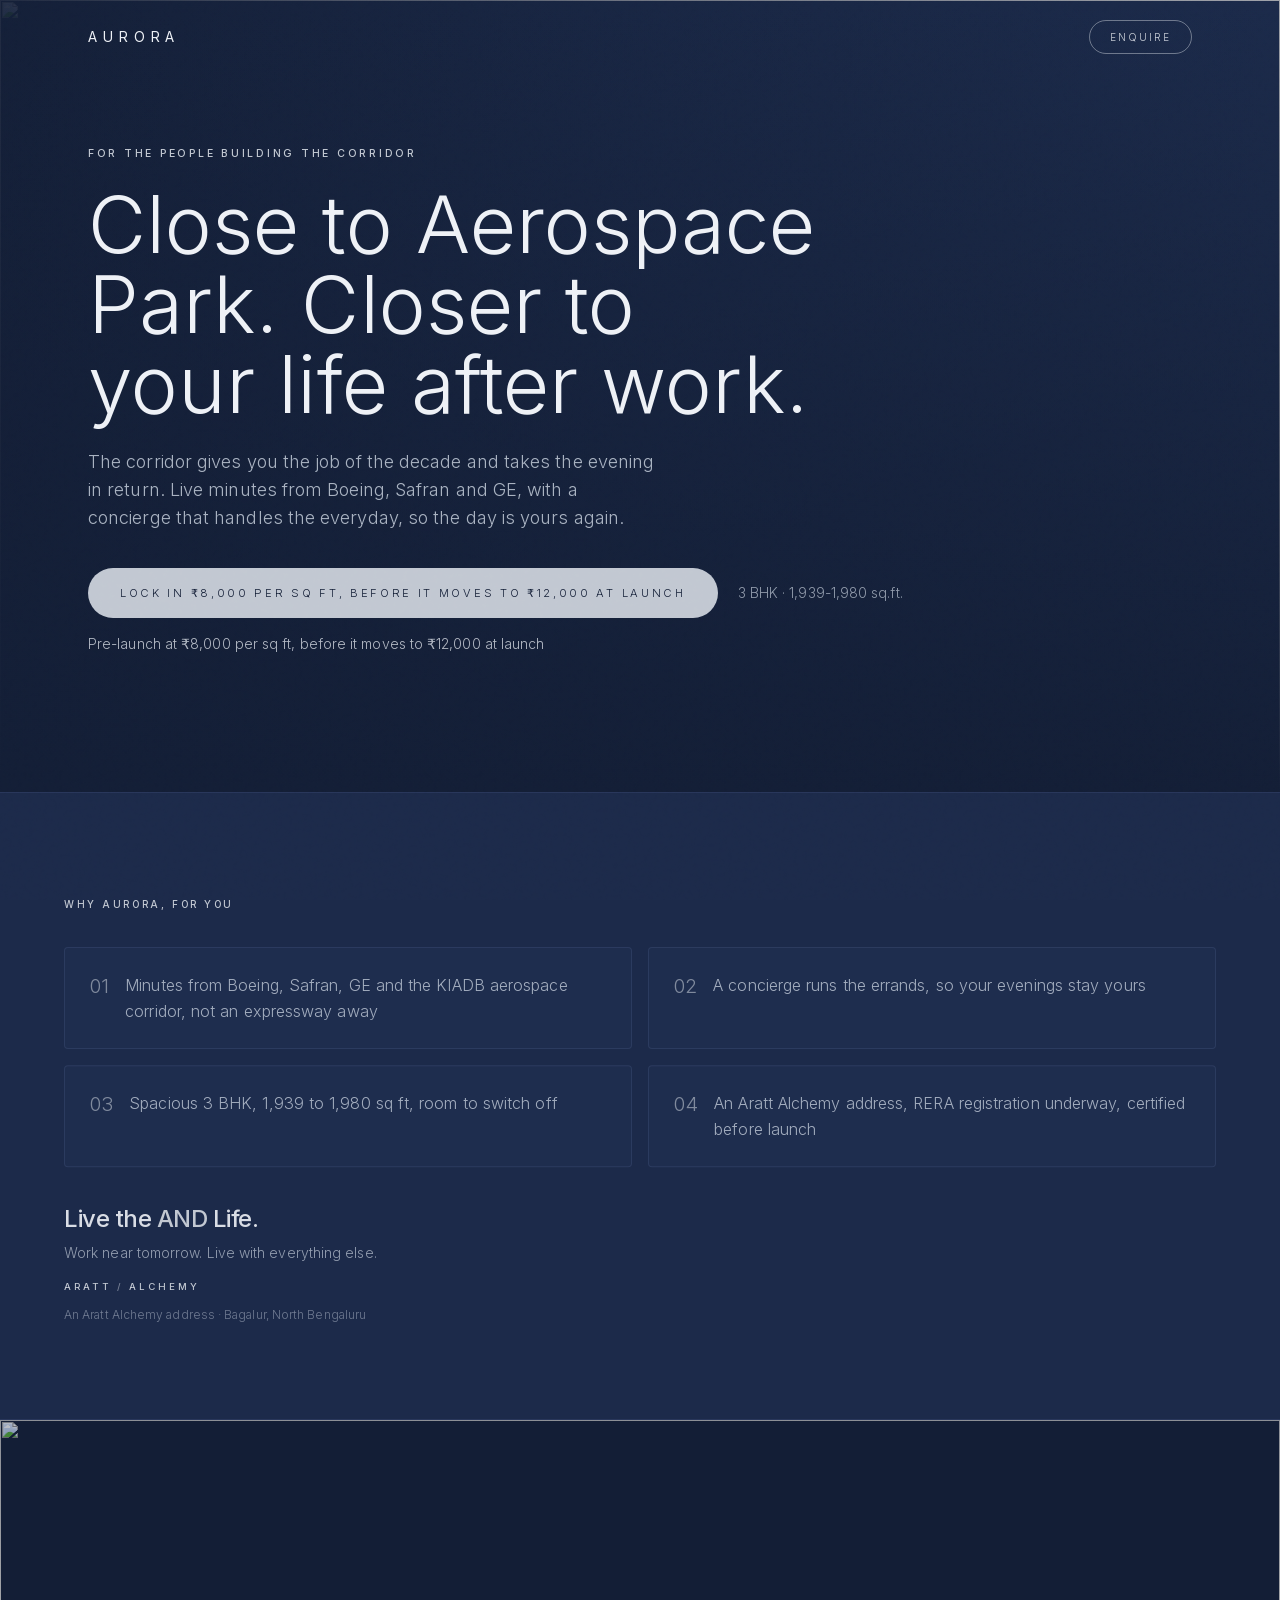
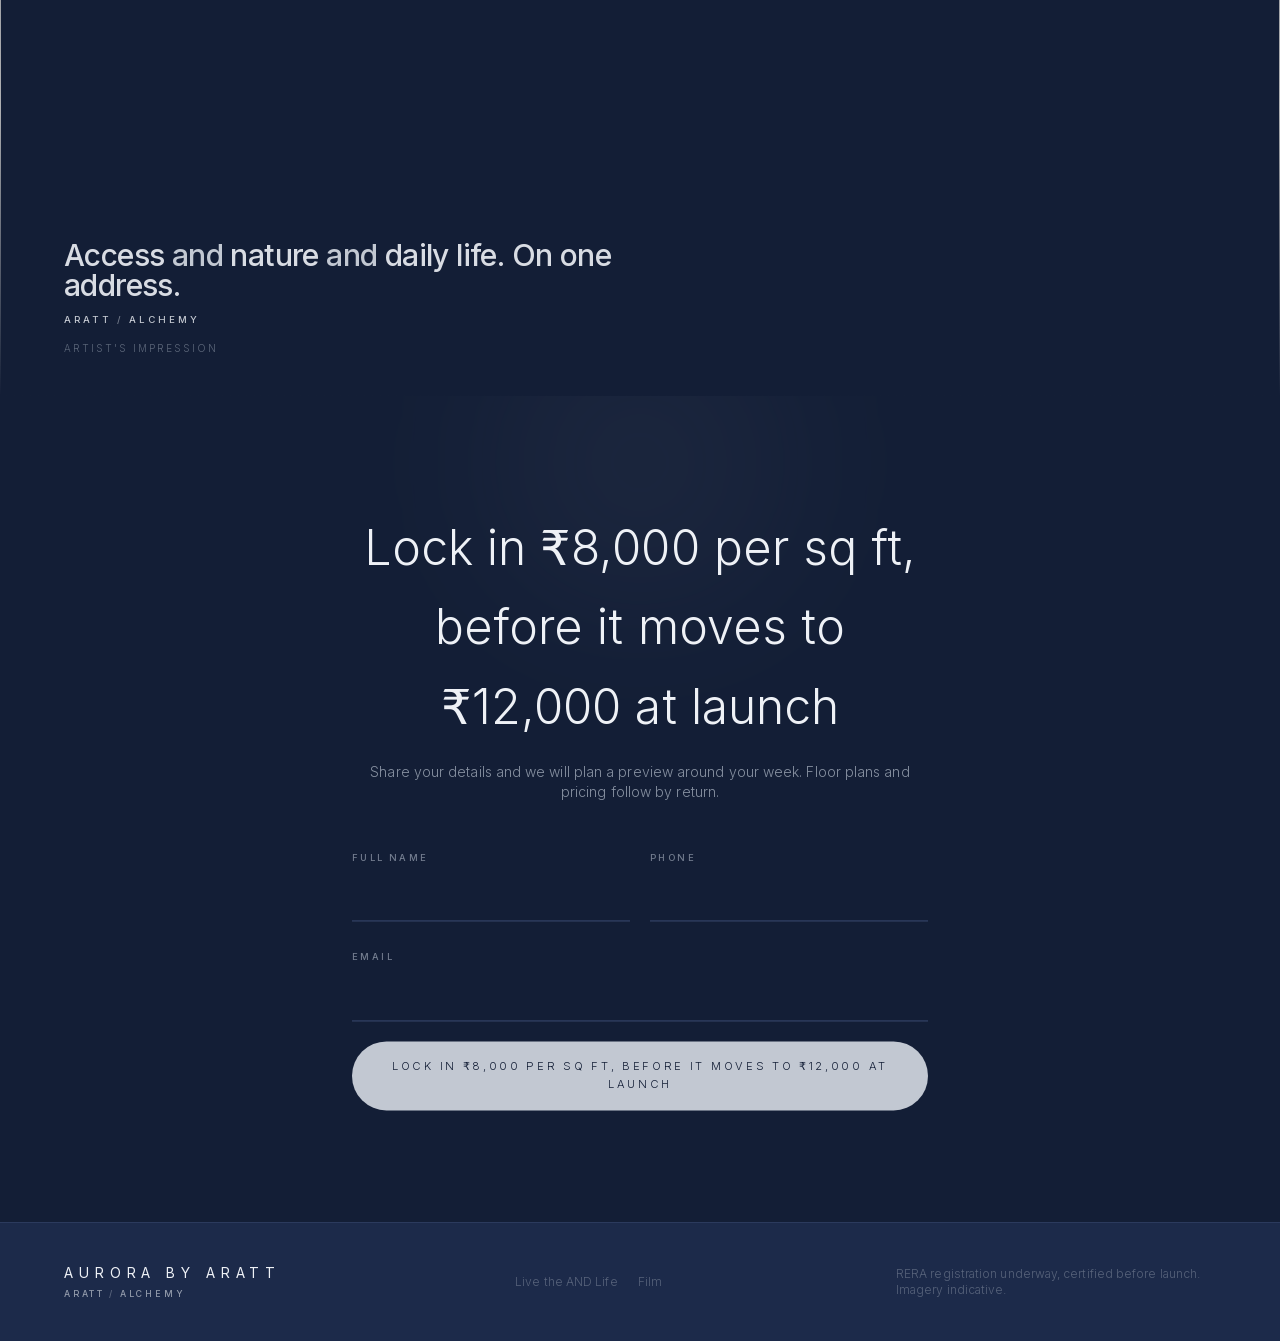
==== commit 0f619ce9: "Restore original, clean files for Vercel deployment" ====
--- a/lp/aerospace/index.html
+++ b/lp/aerospace/index.html
@@ -1 +1 @@
-<!DOCTYPE html><html data-dpl-id="dpl_Bg25fUHdhEsCrPR8ZMfVuFQyjgDs" lang="en" class="inter_f4213802-module__MgCSNG__variable"><head><meta charSet="utf-8"/><meta name="viewport" content="width=device-width, initial-scale=1"/><link rel="preload" href="/Aurora/_next/static/media/83afe278b6a6bb3c-s.p.2bn3s6zvc0dyp.woff2?dpl=dpl_Bg25fUHdhEsCrPR8ZMfVuFQyjgDs" as="font" crossorigin="" type="font/woff2"/><link rel="preload" as="image" imageSrcSet="/Aurora/img/personas/aerospace.jpg 640w, /Aurora/img/personas/aerospace.jpg 750w, /Aurora/img/personas/aerospace.jpg 828w, /Aurora/img/personas/aerospace.jpg 1080w, /Aurora/img/personas/aerospace.jpg 1200w, /Aurora/img/personas/aerospace.jpg 1920w, /Aurora/img/personas/aerospace.jpg 2048w, /Aurora/img/personas/aerospace.jpg 3840w" imageSizes="100vw"/><link rel="stylesheet" href="/Aurora/_next/static/chunks/2kq37qay9_5m1.css?dpl=dpl_Bg25fUHdhEsCrPR8ZMfVuFQyjgDs" data-precedence="next"/><link rel="preload" as="script" fetchPriority="low" href="/Aurora/_next/static/chunks/0gore01jw617k.js?dpl=dpl_Bg25fUHdhEsCrPR8ZMfVuFQyjgDs"/><script src="/Aurora/_next/static/chunks/15orcrkp-_9ct.js?dpl=dpl_Bg25fUHdhEsCrPR8ZMfVuFQyjgDs" async=""></script><script src="/Aurora/_next/static/chunks/3p9eevrhj-twl.js?dpl=dpl_Bg25fUHdhEsCrPR8ZMfVuFQyjgDs" async=""></script><script src="/Aurora/_next/static/chunks/1mfjqidm5qp0a.js?dpl=dpl_Bg25fUHdhEsCrPR8ZMfVuFQyjgDs" async=""></script><script src="/Aurora/_next/static/chunks/turbopack-2avrv18fn4o2w.js?dpl=dpl_Bg25fUHdhEsCrPR8ZMfVuFQyjgDs" async=""></script><script src="/Aurora/_next/static/chunks/05-c3ty_6dwfk.js?dpl=dpl_Bg25fUHdhEsCrPR8ZMfVuFQyjgDs" async=""></script><script src="/Aurora/_next/static/chunks/14mrh2-p_w84d.js?dpl=dpl_Bg25fUHdhEsCrPR8ZMfVuFQyjgDs" async=""></script><script src="/Aurora/_next/static/chunks/2e5whq5s55kyj.js?dpl=dpl_Bg25fUHdhEsCrPR8ZMfVuFQyjgDs" async=""></script><script src="/Aurora/_next/static/chunks/2kh955ihi_uz6.js?dpl=dpl_Bg25fUHdhEsCrPR8ZMfVuFQyjgDs" async=""></script><meta name="next-size-adjust" content=""/><title>Aurora, The Aerospace Park Professional</title><meta name="description" content="The corridor gives you the job of the decade and takes the evening in return. Live minutes from Boeing, Safran and GE, with a concierge that handles the everyday, so the day is yours again."/><meta name="author" content="Aratt Builders"/><meta name="keywords" content="Aurora,Aratt,Bagalur,North Bengaluru,luxury apartments,2 &amp; 3 BHK"/><meta name="robots" content="noindex, nofollow"/><meta property="og:title" content="Aurora · Live the AND Life"/><meta property="og:description" content="A landmark residential development at Bagalur, North Bengaluru. Work near tomorrow. Live with everything else."/><meta property="og:type" content="website"/><meta name="twitter:card" content="summary"/><meta name="twitter:title" content="Aurora · Live the AND Life"/><meta name="twitter:description" content="A landmark residential development at Bagalur, North Bengaluru. Work near tomorrow. Live with everything else."/><link rel="icon" href="/Aurora/favicon.ico?favicon.2vob68tjqpejf.ico?dpl=dpl_Bg25fUHdhEsCrPR8ZMfVuFQyjgDs" sizes="256x256" type="image/x-icon"/><script src="/Aurora/_next/static/chunks/0cz1d0mv5g_q7.js?dpl=dpl_Bg25fUHdhEsCrPR8ZMfVuFQyjgDs" noModule=""></script></head><body><div hidden=""><!--$--><!--/$--></div><div class="grain-overlay" aria-hidden="true"></div><main class="relative"><header class="absolute inset-x-0 top-0 z-30"><div class="mx-auto flex max-w-6xl items-center justify-between px-6 py-5"><a href="/" class="wordmark text-sm text-cream">Aurora</a><a href="#enquire" class="rounded-full border border-gold/50 px-5 py-2 text-[0.62rem] uppercase tracking-[0.2em] text-gold transition-colors hover:bg-gold hover:text-navy-deep">Enquire</a></div></header><section class="relative flex min-h-[88svh] items-center overflow-hidden"><img alt="" decoding="async" data-nimg="fill" class="object-cover" style="position:absolute;height:100%;width:100%;left:0;top:0;right:0;bottom:0;color:transparent" sizes="100vw" srcSet="/Aurora/img/personas/aerospace.jpg 640w, /Aurora/img/personas/aerospace.jpg 750w, /Aurora/img/personas/aerospace.jpg 828w, /Aurora/img/personas/aerospace.jpg 1080w, /Aurora/img/personas/aerospace.jpg 1200w, /Aurora/img/personas/aerospace.jpg 1920w, /Aurora/img/personas/aerospace.jpg 2048w, /Aurora/img/personas/aerospace.jpg 3840w" src="/Aurora/img/personas/aerospace.jpg"/><div class="absolute inset-0 bg-navy/20"></div><div class="absolute inset-0 bg-gradient-to-r from-navy-deep/90 via-navy-deep/35 to-transparent"></div><div class="absolute inset-0 bg-gradient-to-t from-navy-deep to-transparent"></div><div class="relative z-10 mx-auto w-full max-w-6xl px-6"><div style="opacity:0;transform:translateY(28px)"><span class="eyebrow text-[0.66rem] text-gold">For the people building the corridor</span></div><div style="opacity:0;transform:translateY(28px)"><h1 class="mt-5 max-w-3xl font-display text-[clamp(2.6rem,6.5vw,5rem)] font-light leading-[1.0] text-cream text-balance">Close to Aerospace Park. Closer to your life after work.</h1></div><div style="opacity:0;transform:translateY(28px)"><p class="mt-6 max-w-xl text-lg font-light text-mist/85">The corridor gives you the job of the decade and takes the evening in return. Live minutes from Boeing, Safran and GE, with a concierge that handles the everyday, so the day is yours again.</p></div><div style="opacity:0;transform:translateY(28px)"><div class="mt-9 flex flex-wrap items-center gap-5"><a href="#enquire" class="rounded-full bg-gold px-8 py-4 text-[0.7rem] uppercase tracking-[0.24em] text-navy-deep transition-colors hover:bg-gold-bright">Lock in ₹8,000 per sq ft, before it moves to ₹12,000 at launch</a><span class="text-sm text-mist/70">3 BHK · 1,939-1,980 sq.ft.</span></div></div><div style="opacity:0;transform:translateY(28px)"><p class="mt-4 text-sm text-gold/90">Pre-launch at ₹8,000 per sq ft, before it moves to ₹12,000 at launch</p></div></div></section><section class="border-y border-navy-line/40 bg-navy px-6 py-20 sm:py-24"><div class="mx-auto max-w-6xl"><div style="opacity:0;transform:translateY(28px)"><span class="eyebrow text-[0.62rem] text-gold">Why Aurora, for you</span></div><div class="mt-8 grid gap-4 sm:grid-cols-2"><div style="opacity:0;transform:translateY(28px)"><div class="flex h-full items-start gap-4 rounded-sm border border-navy-line/50 bg-navy-surface/30 p-6"><span class="font-display text-xl font-light text-gold/60">0<!-- -->1</span><p class="text-base leading-relaxed text-mist/80">Minutes from Boeing, Safran, GE and the KIADB aerospace corridor, not an expressway away</p></div></div><div style="opacity:0;transform:translateY(28px)"><div class="flex h-full items-start gap-4 rounded-sm border border-navy-line/50 bg-navy-surface/30 p-6"><span class="font-display text-xl font-light text-gold/60">0<!-- -->2</span><p class="text-base leading-relaxed text-mist/80">A concierge runs the errands, so your evenings stay yours</p></div></div><div style="opacity:0;transform:translateY(28px)"><div class="flex h-full items-start gap-4 rounded-sm border border-navy-line/50 bg-navy-surface/30 p-6"><span class="font-display text-xl font-light text-gold/60">0<!-- -->3</span><p class="text-base leading-relaxed text-mist/80">Spacious 3 BHK, 1,939 to 1,980 sq ft, room to switch off</p></div></div><div style="opacity:0;transform:translateY(28px)"><div class="flex h-full items-start gap-4 rounded-sm border border-navy-line/50 bg-navy-surface/30 p-6"><span class="font-display text-xl font-light text-gold/60">0<!-- -->4</span><p class="text-base leading-relaxed text-mist/80">An Aratt Alchemy address, RERA registration underway, certified before launch</p></div></div></div><div style="opacity:0;transform:translateY(28px)"><div class="mt-10 flex flex-col gap-3"><p class="display-tight text-2xl font-light text-cream/90">Live the <span class="text-gold">AND</span> Life.</p><p class="max-w-md text-sm font-light text-mist/70">Work near tomorrow. Live with everything else.</p><span aria-label="Aratt Alchemy" class="inline-flex items-baseline whitespace-nowrap font-sans font-medium uppercase text-gold mt-1 text-[0.6rem]" style="letter-spacing:0.32em">ARATT<span aria-hidden="true" class="px-[0.5em] opacity-55">/</span>ALCHEMY</span><span class="text-xs text-mist/50">An Aratt Alchemy address · Bagalur, North Bengaluru</span></div></div></div></section><section class="relative h-[52svh] min-h-[360px] overflow-hidden bg-navy-deep sm:h-[64svh]"><img alt="" loading="lazy" decoding="async" data-nimg="fill" class="object-cover" style="position:absolute;height:100%;width:100%;left:0;top:0;right:0;bottom:0;color:transparent" sizes="100vw" srcSet="/Aurora/img/deck/tower-elevation.jpg 640w, /Aurora/img/deck/tower-elevation.jpg 750w, /Aurora/img/deck/tower-elevation.jpg 828w, /Aurora/img/deck/tower-elevation.jpg 1080w, /Aurora/img/deck/tower-elevation.jpg 1200w, /Aurora/img/deck/tower-elevation.jpg 1920w, /Aurora/img/deck/tower-elevation.jpg 2048w, /Aurora/img/deck/tower-elevation.jpg 3840w" src="/Aurora/img/deck/tower-elevation.jpg"/><div class="absolute inset-0 bg-gradient-to-t from-navy-deep via-navy-deep/10 to-navy-deep/30"></div><div class="absolute inset-x-0 bottom-0 px-6 pb-10"><div class="mx-auto flex max-w-6xl flex-col gap-3"><p class="display-tight max-w-xl text-2xl font-light text-cream/90 sm:text-3xl">Access <span class="text-gold">and</span> nature <span class="text-gold">and</span> daily life. On one address.</p><span aria-label="Aratt Alchemy" class="inline-flex items-baseline whitespace-nowrap font-sans font-medium uppercase text-cream text-[0.6rem] opacity-80" style="letter-spacing:0.32em">ARATT<span aria-hidden="true" class="px-[0.5em] opacity-55">/</span>ALCHEMY</span><span class="text-[0.62rem] uppercase tracking-[0.2em] text-mist/40">Artist&#x27;s impression</span></div></div></section><section id="enquire" class="relative overflow-hidden bg-navy-deep px-6 py-20 sm:py-28"><div class="pointer-events-none absolute left-1/2 top-0 h-[400px] w-[700px] -translate-x-1/2 -translate-y-1/3 rounded-full opacity-40 blur-3xl" style="background:radial-gradient(circle, rgba(194,200,210,0.16), transparent 60%)" aria-hidden="true"></div><div class="relative z-10 mx-auto max-w-xl text-center"><div style="opacity:0;transform:translateY(28px)"><h2 class="font-display text-[clamp(2rem,4.5vw,3rem)] font-light text-cream">Lock in ₹8,000 per sq ft, before it moves to ₹12,000 at launch</h2></div><div style="opacity:0;transform:translateY(28px)"><p class="mt-4 text-sm text-mist/65">Share your details and we will plan a preview around your week. Floor plans and pricing follow by return.</p></div><div class="mt-10 text-left" style="opacity:0;transform:translateY(28px)"><form class="space-y-5"><div class="grid gap-5 sm:grid-cols-2"><div><label class="eyebrow text-[0.58rem] text-mist/55">Full name</label><input required="" type="text" class="mt-2 w-full border-b border-navy-line bg-transparent py-3 text-sm text-cream outline-none transition-colors focus:border-gold" name="name"/></div><div><label class="eyebrow text-[0.58rem] text-mist/55">Phone</label><input required="" type="tel" class="mt-2 w-full border-b border-navy-line bg-transparent py-3 text-sm text-cream outline-none transition-colors focus:border-gold" name="phone"/></div></div><div><label class="eyebrow text-[0.58rem] text-mist/55">Email</label><input required="" type="email" class="mt-2 w-full border-b border-navy-line bg-transparent py-3 text-sm text-cream outline-none transition-colors focus:border-gold" name="email"/></div><button type="submit" class="w-full rounded-full bg-gold px-8 py-4 text-[0.7rem] uppercase tracking-[0.24em] text-navy-deep transition-colors hover:bg-gold-bright">Lock in ₹8,000 per sq ft, before it moves to ₹12,000 at launch</button></form></div></div></section><footer class="border-t border-navy-line/50 bg-navy px-6 py-10"><div class="mx-auto flex max-w-6xl flex-col gap-4 sm:flex-row sm:items-center sm:justify-between"><div class="flex flex-col gap-1"><p class="wordmark text-sm text-cream">Aurora by ARATT</p><span aria-label="Aratt Alchemy" class="inline-flex items-baseline whitespace-nowrap font-sans font-medium uppercase text-gold text-[0.55rem] opacity-70" style="letter-spacing:0.32em">ARATT<span aria-hidden="true" class="px-[0.5em] opacity-55">/</span>ALCHEMY</span></div><div class="flex gap-5 text-xs text-muted/60"><a href="/" class="hover:text-gold">Live the AND Life</a><a href="/film" class="hover:text-gold">Film</a></div><p class="max-w-xs text-xs text-muted/60">RERA registration underway, certified before launch. Imagery indicative.</p></div></footer></main><!--$--><!--/$--><script src="/Aurora/_next/static/chunks/0gore01jw617k.js?dpl=dpl_Bg25fUHdhEsCrPR8ZMfVuFQyjgDs" id="_R_" async=""></script><script>(self.__next_f=self.__next_f||[]).push([0])</script><script>self.__next_f.push([1,"1:\"$Sreact.fragment\"\n2:I[39756,[\"/Aurora/_next/static/chunks/05-c3ty_6dwfk.js?dpl=dpl_Bg25fUHdhEsCrPR8ZMfVuFQyjgDs\",\"/Aurora/_next/static/chunks/14mrh2-p_w84d.js?dpl=dpl_Bg25fUHdhEsCrPR8ZMfVuFQyjgDs\"],\"default\"]\n3:I[37457,[\"/Aurora/_next/static/chunks/05-c3ty_6dwfk.js?dpl=dpl_Bg25fUHdhEsCrPR8ZMfVuFQyjgDs\",\"/Aurora/_next/static/chunks/14mrh2-p_w84d.js?dpl=dpl_Bg25fUHdhEsCrPR8ZMfVuFQyjgDs\"],\"default\"]\n5:I[97367,[\"/Aurora/_next/static/chunks/05-c3ty_6dwfk.js?dpl=dpl_Bg25fUHdhEsCrPR8ZMfVuFQyjgDs\",\"/Aurora/_next/static/chunks/14mrh2-p_w84d.js?dpl=dpl_Bg25fUHdhEsCrPR8ZMfVuFQyjgDs\"],\"OutletBoundary\"]\n6:\"$Sreact.suspense\"\n9:I[97367,[\"/Aurora/_next/static/chunks/05-c3ty_6dwfk.js?dpl=dpl_Bg25fUHdhEsCrPR8ZMfVuFQyjgDs\",\"/Aurora/_next/static/chunks/14mrh2-p_w84d.js?dpl=dpl_Bg25fUHdhEsCrPR8ZMfVuFQyjgDs\"],\"ViewportBoundary\"]\nb:I[97367,[\"/Aurora/_next/static/chunks/05-c3ty_6dwfk.js?dpl=dpl_Bg25fUHdhEsCrPR8ZMfVuFQyjgDs\",\"/Aurora/_next/static/chunks/14mrh2-p_w84d.js?dpl=dpl_Bg25fUHdhEsCrPR8ZMfVuFQyjgDs\"],\"MetadataBoundary\"]\nd:I[68027,[\"/Aurora/_next/static/chunks/05-c3ty_6dwfk.js?dpl=dpl_Bg25fUHdhEsCrPR8ZMfVuFQyjgDs\",\"/Aurora/_next/static/chunks/14mrh2-p_w84d.js?dpl=dpl_Bg25fUHdhEsCrPR8ZMfVuFQyjgDs\"],\"default\",1]\n:HL[\"/Aurora/_next/static/chunks/2kq37qay9_5m1.css?dpl=dpl_Bg25fUHdhEsCrPR8ZMfVuFQyjgDs\",\"style\"]\n:HL[\"/Aurora/_next/static/media/83afe278b6a6bb3c-s.p.2bn3s6zvc0dyp.woff2?dpl=dpl_Bg25fUHdhEsCrPR8ZMfVuFQyjgDs\",\"font\",{\"crossOrigin\":\"\",\"type\":\"font/woff2\"}]\n"])</script><script>self.__next_f.push([1,"0:{\"P\":null,\"c\":[\"\",\"lp\",\"aerospace\"],\"q\":\"\",\"i\":false,\"f\":[[[\"\",{\"children\":[\"lp\",{\"children\":[[\"persona\",\"aerospace\",\"d\",null],{\"children\":[\"__PAGE__\",{}]}]}]},\"$undefined\",\"$undefined\",16],[[\"$\",\"$1\",\"c\",{\"children\":[[[\"$\",\"link\",\"0\",{\"rel\":\"stylesheet\",\"href\":\"/Aurora/_next/static/chunks/2kq37qay9_5m1.css?dpl=dpl_Bg25fUHdhEsCrPR8ZMfVuFQyjgDs\",\"precedence\":\"next\",\"crossOrigin\":\"$undefined\",\"nonce\":\"$undefined\"}],[\"$\",\"script\",\"script-0\",{\"src\":\"/Aurora/_next/static/chunks/05-c3ty_6dwfk.js?dpl=dpl_Bg25fUHdhEsCrPR8ZMfVuFQyjgDs\",\"async\":true,\"nonce\":\"$undefined\"}],[\"$\",\"script\",\"script-1\",{\"src\":\"/Aurora/_next/static/chunks/14mrh2-p_w84d.js?dpl=dpl_Bg25fUHdhEsCrPR8ZMfVuFQyjgDs\",\"async\":true,\"nonce\":\"$undefined\"}]],[\"$\",\"html\",null,{\"lang\":\"en\",\"className\":\"inter_f4213802-module__MgCSNG__variable\",\"children\":[\"$\",\"body\",null,{\"children\":[[\"$\",\"div\",null,{\"className\":\"grain-overlay\",\"aria-hidden\":true}],[\"$\",\"$L2\",null,{\"parallelRouterKey\":\"children\",\"error\":\"$undefined\",\"errorStyles\":\"$undefined\",\"errorScripts\":\"$undefined\",\"template\":[\"$\",\"$L3\",null,{}],\"templateStyles\":\"$undefined\",\"templateScripts\":\"$undefined\",\"notFound\":[[[\"$\",\"title\",null,{\"children\":\"404: This page could not be found.\"}],[\"$\",\"div\",null,{\"style\":{\"fontFamily\":\"system-ui,\\\"Segoe UI\\\",Roboto,Helvetica,Arial,sans-serif,\\\"Apple Color Emoji\\\",\\\"Segoe UI Emoji\\\"\",\"height\":\"100vh\",\"textAlign\":\"center\",\"display\":\"flex\",\"flexDirection\":\"column\",\"alignItems\":\"center\",\"justifyContent\":\"center\"},\"children\":[\"$\",\"div\",null,{\"children\":[[\"$\",\"style\",null,{\"dangerouslySetInnerHTML\":{\"__html\":\"body{color:#000;background:#fff;margin:0}.next-error-h1{border-right:1px solid rgba(0,0,0,.3)}@media (prefers-color-scheme:dark){body{color:#fff;background:#000}.next-error-h1{border-right:1px solid rgba(255,255,255,.3)}}\"}}],[\"$\",\"h1\",null,{\"className\":\"next-error-h1\",\"style\":{\"display\":\"inline-block\",\"margin\":\"0 20px 0 0\",\"padding\":\"0 23px 0 0\",\"fontSize\":24,\"fontWeight\":500,\"verticalAlign\":\"top\",\"lineHeight\":\"49px\"},\"children\":404}],[\"$\",\"div\",null,{\"style\":{\"display\":\"inline-block\"},\"children\":[\"$\",\"h2\",null,{\"style\":{\"fontSize\":14,\"fontWeight\":400,\"lineHeight\":\"49px\",\"margin\":0},\"children\":\"This page could not be found.\"}]}]]}]}]],[]],\"forbidden\":\"$undefined\",\"unauthorized\":\"$undefined\"}]]}]}]]}],{\"children\":[[\"$\",\"$1\",\"c\",{\"children\":[null,[\"$\",\"$L2\",null,{\"parallelRouterKey\":\"children\",\"error\":\"$undefined\",\"errorStyles\":\"$undefined\",\"errorScripts\":\"$undefined\",\"template\":[\"$\",\"$L3\",null,{}],\"templateStyles\":\"$undefined\",\"templateScripts\":\"$undefined\",\"notFound\":\"$undefined\",\"forbidden\":\"$undefined\",\"unauthorized\":\"$undefined\"}]]}],{\"children\":[[\"$\",\"$1\",\"c\",{\"children\":[null,[\"$\",\"$L2\",null,{\"parallelRouterKey\":\"children\",\"error\":\"$undefined\",\"errorStyles\":\"$undefined\",\"errorScripts\":\"$undefined\",\"template\":[\"$\",\"$L3\",null,{}],\"templateStyles\":\"$undefined\",\"templateScripts\":\"$undefined\",\"notFound\":\"$undefined\",\"forbidden\":\"$undefined\",\"unauthorized\":\"$undefined\"}]]}],{\"children\":[[\"$\",\"$1\",\"c\",{\"children\":[\"$L4\",[[\"$\",\"script\",\"script-0\",{\"src\":\"/Aurora/_next/static/chunks/2e5whq5s55kyj.js?dpl=dpl_Bg25fUHdhEsCrPR8ZMfVuFQyjgDs\",\"async\":true,\"nonce\":\"$undefined\"}],[\"$\",\"script\",\"script-1\",{\"src\":\"/Aurora/_next/static/chunks/2kh955ihi_uz6.js?dpl=dpl_Bg25fUHdhEsCrPR8ZMfVuFQyjgDs\",\"async\":true,\"nonce\":\"$undefined\"}]],[\"$\",\"$L5\",null,{\"children\":[\"$\",\"$6\",null,{\"name\":\"Next.MetadataOutlet\",\"children\":\"$@7\"}]}]]}],{},null,false,null]},null,false,\"$@8\"]},null,false,\"$@8\"]},null,false,null],[\"$\",\"$1\",\"h\",{\"children\":[null,[\"$\",\"$L9\",null,{\"children\":\"$La\"}],[\"$\",\"div\",null,{\"hidden\":true,\"children\":[\"$\",\"$Lb\",null,{\"children\":[\"$\",\"$6\",null,{\"name\":\"Next.Metadata\",\"children\":\"$Lc\"}]}]}],[\"$\",\"meta\",null,{\"name\":\"next-size-adjust\",\"content\":\"\"}]]}],false]],\"m\":\"$undefined\",\"G\":[\"$d\",[[\"$\",\"link\",\"0\",{\"rel\":\"stylesheet\",\"href\":\"/Aurora/_next/static/chunks/2kq37qay9_5m1.css?dpl=dpl_Bg25fUHdhEsCrPR8ZMfVuFQyjgDs\",\"precedence\":\"next\",\"crossOrigin\":\"$undefined\",\"nonce\":\"$undefined\"}]]],\"S\":true,\"h\":null,\"s\":\"$undefined\",\"l\":\"$undefined\",\"p\":\"$undefined\",\"d\":\"$undefined\"}\n"])</script><script>self.__next_f.push([1,"e:[]\n8:\"$We\"\n"])</script><script>self.__next_f.push([1,"f:I[53330,[\"/Aurora/_next/static/chunks/05-c3ty_6dwfk.js?dpl=dpl_Bg25fUHdhEsCrPR8ZMfVuFQyjgDs\",\"/Aurora/_next/static/chunks/14mrh2-p_w84d.js?dpl=dpl_Bg25fUHdhEsCrPR8ZMfVuFQyjgDs\",\"/Aurora/_next/static/chunks/2e5whq5s55kyj.js?dpl=dpl_Bg25fUHdhEsCrPR8ZMfVuFQyjgDs\",\"/Aurora/_next/static/chunks/2kh955ihi_uz6.js?dpl=dpl_Bg25fUHdhEsCrPR8ZMfVuFQyjgDs\"],\"LandingPage\"]\n4:[\"$\",\"$Lf\",null,{\"data\":{\"slug\":\"aerospace\",\"name\":\"The Aerospace Park Professional\",\"eyebrow\":\"For the people building the corridor\",\"headline\":\"Close to Aerospace Park. Closer to your life after work.\",\"sub\":\"The corridor gives you the job of the decade and takes the evening in return. Live minutes from Boeing, Safran and GE, with a concierge that handles the everyday, so the day is yours again.\",\"proof\":[\"Minutes from Boeing, Safran, GE and the KIADB aerospace corridor, not an expressway away\",\"A concierge runs the errands, so your evenings stay yours\",\"Spacious 3 BHK, 1,939 to 1,980 sq ft, room to switch off\",\"An Aratt Alchemy address, RERA registration underway, certified before launch\"],\"config\":\"3 BHK · 1,939-1,980 sq.ft.\",\"image\":\"/Aurora/img/personas/aerospace.jpg\",\"secondaryImage\":\"/Aurora/img/deck/tower-elevation.jpg\",\"cta\":\"Lock in ₹8,000 per sq ft, before it moves to ₹12,000 at launch\",\"priceLine\":\"Pre-launch at ₹8,000 per sq ft, before it moves to ₹12,000 at launch\",\"formSub\":\"Share your details and we will plan a preview around your week. Floor plans and pricing follow by return.\"}}]\n"])</script><script>self.__next_f.push([1,"a:[[\"$\",\"meta\",\"0\",{\"charSet\":\"utf-8\"}],[\"$\",\"meta\",\"1\",{\"name\":\"viewport\",\"content\":\"width=device-width, initial-scale=1\"}]]\n"])</script><script>self.__next_f.push([1,"10:I[27201,[\"/Aurora/_next/static/chunks/05-c3ty_6dwfk.js?dpl=dpl_Bg25fUHdhEsCrPR8ZMfVuFQyjgDs\",\"/Aurora/_next/static/chunks/14mrh2-p_w84d.js?dpl=dpl_Bg25fUHdhEsCrPR8ZMfVuFQyjgDs\"],\"IconMark\"]\n7:null\nc:[[\"$\",\"title\",\"0\",{\"children\":\"Aurora, The Aerospace Park Professional\"}],[\"$\",\"meta\",\"1\",{\"name\":\"description\",\"content\":\"The corridor gives you the job of the decade and takes the evening in return. Live minutes from Boeing, Safran and GE, with a concierge that handles the everyday, so the day is yours again.\"}],[\"$\",\"meta\",\"2\",{\"name\":\"author\",\"content\":\"Aratt Builders\"}],[\"$\",\"meta\",\"3\",{\"name\":\"keywords\",\"content\":\"Aurora,Aratt,Bagalur,North Bengaluru,luxury apartments,2 \u0026 3 BHK\"}],[\"$\",\"meta\",\"4\",{\"name\":\"robots\",\"content\":\"noindex, nofollow\"}],[\"$\",\"meta\",\"5\",{\"property\":\"og:title\",\"content\":\"Aurora · Live the AND Life\"}],[\"$\",\"meta\",\"6\",{\"property\":\"og:description\",\"content\":\"A landmark residential development at Bagalur, North Bengaluru. Work near tomorrow. Live with everything else.\"}],[\"$\",\"meta\",\"7\",{\"property\":\"og:type\",\"content\":\"website\"}],[\"$\",\"meta\",\"8\",{\"name\":\"twitter:card\",\"content\":\"summary\"}],[\"$\",\"meta\",\"9\",{\"name\":\"twitter:title\",\"content\":\"Aurora · Live the AND Life\"}],[\"$\",\"meta\",\"10\",{\"name\":\"twitter:description\",\"content\":\"A landmark residential development at Bagalur, North Bengaluru. Work near tomorrow. Live with everything else.\"}],[\"$\",\"link\",\"11\",{\"rel\":\"icon\",\"href\":\"/Aurora/favicon.ico?favicon.2vob68tjqpejf.ico?dpl=dpl_Bg25fUHdhEsCrPR8ZMfVuFQyjgDs\",\"sizes\":\"256x256\",\"type\":\"image/x-icon\"}],[\"$\",\"$L10\",\"12\",{}]]\n"])</script></body></html>+<!DOCTYPE html><html data-dpl-id="dpl_Bg25fUHdhEsCrPR8ZMfVuFQyjgDs" lang="en" class="inter_f4213802-module__MgCSNG__variable"><head><meta charSet="utf-8"/><meta name="viewport" content="width=device-width, initial-scale=1"/><link rel="preload" href="/_next/static/media/83afe278b6a6bb3c-s.p.2bn3s6zvc0dyp.woff2?dpl=dpl_Bg25fUHdhEsCrPR8ZMfVuFQyjgDs" as="font" crossorigin="" type="font/woff2"/><link rel="preload" as="image" imageSrcSet="/_next/image?url=%2Fimg%2Fpersonas%2Faerospace.jpg&amp;w=640&amp;q=75&amp;dpl=dpl_Bg25fUHdhEsCrPR8ZMfVuFQyjgDs 640w, /_next/image?url=%2Fimg%2Fpersonas%2Faerospace.jpg&amp;w=750&amp;q=75&amp;dpl=dpl_Bg25fUHdhEsCrPR8ZMfVuFQyjgDs 750w, /_next/image?url=%2Fimg%2Fpersonas%2Faerospace.jpg&amp;w=828&amp;q=75&amp;dpl=dpl_Bg25fUHdhEsCrPR8ZMfVuFQyjgDs 828w, /_next/image?url=%2Fimg%2Fpersonas%2Faerospace.jpg&amp;w=1080&amp;q=75&amp;dpl=dpl_Bg25fUHdhEsCrPR8ZMfVuFQyjgDs 1080w, /_next/image?url=%2Fimg%2Fpersonas%2Faerospace.jpg&amp;w=1200&amp;q=75&amp;dpl=dpl_Bg25fUHdhEsCrPR8ZMfVuFQyjgDs 1200w, /_next/image?url=%2Fimg%2Fpersonas%2Faerospace.jpg&amp;w=1920&amp;q=75&amp;dpl=dpl_Bg25fUHdhEsCrPR8ZMfVuFQyjgDs 1920w, /_next/image?url=%2Fimg%2Fpersonas%2Faerospace.jpg&amp;w=2048&amp;q=75&amp;dpl=dpl_Bg25fUHdhEsCrPR8ZMfVuFQyjgDs 2048w, /_next/image?url=%2Fimg%2Fpersonas%2Faerospace.jpg&amp;w=3840&amp;q=75&amp;dpl=dpl_Bg25fUHdhEsCrPR8ZMfVuFQyjgDs 3840w" imageSizes="100vw"/><link rel="stylesheet" href="/_next/static/chunks/2kq37qay9_5m1.css?dpl=dpl_Bg25fUHdhEsCrPR8ZMfVuFQyjgDs" data-precedence="next"/><link rel="preload" as="script" fetchPriority="low" href="/_next/static/chunks/0gore01jw617k.js?dpl=dpl_Bg25fUHdhEsCrPR8ZMfVuFQyjgDs"/><script src="/_next/static/chunks/15orcrkp-_9ct.js?dpl=dpl_Bg25fUHdhEsCrPR8ZMfVuFQyjgDs" async=""></script><script src="/_next/static/chunks/3p9eevrhj-twl.js?dpl=dpl_Bg25fUHdhEsCrPR8ZMfVuFQyjgDs" async=""></script><script src="/_next/static/chunks/1mfjqidm5qp0a.js?dpl=dpl_Bg25fUHdhEsCrPR8ZMfVuFQyjgDs" async=""></script><script src="/_next/static/chunks/turbopack-2avrv18fn4o2w.js?dpl=dpl_Bg25fUHdhEsCrPR8ZMfVuFQyjgDs" async=""></script><script src="/_next/static/chunks/05-c3ty_6dwfk.js?dpl=dpl_Bg25fUHdhEsCrPR8ZMfVuFQyjgDs" async=""></script><script src="/_next/static/chunks/14mrh2-p_w84d.js?dpl=dpl_Bg25fUHdhEsCrPR8ZMfVuFQyjgDs" async=""></script><script src="/_next/static/chunks/2e5whq5s55kyj.js?dpl=dpl_Bg25fUHdhEsCrPR8ZMfVuFQyjgDs" async=""></script><script src="/_next/static/chunks/2kh955ihi_uz6.js?dpl=dpl_Bg25fUHdhEsCrPR8ZMfVuFQyjgDs" async=""></script><meta name="next-size-adjust" content=""/><title>Aurora, The Aerospace Park Professional</title><meta name="description" content="The corridor gives you the job of the decade and takes the evening in return. Live minutes from Boeing, Safran and GE, with a concierge that handles the everyday, so the day is yours again."/><meta name="author" content="Aratt Builders"/><meta name="keywords" content="Aurora,Aratt,Bagalur,North Bengaluru,luxury apartments,2 &amp; 3 BHK"/><meta name="robots" content="noindex, nofollow"/><meta property="og:title" content="Aurora · Live the AND Life"/><meta property="og:description" content="A landmark residential development at Bagalur, North Bengaluru. Work near tomorrow. Live with everything else."/><meta property="og:type" content="website"/><meta name="twitter:card" content="summary"/><meta name="twitter:title" content="Aurora · Live the AND Life"/><meta name="twitter:description" content="A landmark residential development at Bagalur, North Bengaluru. Work near tomorrow. Live with everything else."/><link rel="icon" href="/favicon.ico?favicon.2vob68tjqpejf.ico?dpl=dpl_Bg25fUHdhEsCrPR8ZMfVuFQyjgDs" sizes="256x256" type="image/x-icon"/><script src="/_next/static/chunks/0cz1d0mv5g_q7.js?dpl=dpl_Bg25fUHdhEsCrPR8ZMfVuFQyjgDs" noModule=""></script></head><body><div hidden=""><!--$--><!--/$--></div><div class="grain-overlay" aria-hidden="true"></div><main class="relative"><header class="absolute inset-x-0 top-0 z-30"><div class="mx-auto flex max-w-6xl items-center justify-between px-6 py-5"><a href="/" class="wordmark text-sm text-cream">Aurora</a><a href="#enquire" class="rounded-full border border-gold/50 px-5 py-2 text-[0.62rem] uppercase tracking-[0.2em] text-gold transition-colors hover:bg-gold hover:text-navy-deep">Enquire</a></div></header><section class="relative flex min-h-[88svh] items-center overflow-hidden"><img alt="" decoding="async" data-nimg="fill" class="object-cover" style="position:absolute;height:100%;width:100%;left:0;top:0;right:0;bottom:0;color:transparent" sizes="100vw" srcSet="/_next/image?url=%2Fimg%2Fpersonas%2Faerospace.jpg&amp;w=640&amp;q=75&amp;dpl=dpl_Bg25fUHdhEsCrPR8ZMfVuFQyjgDs 640w, /_next/image?url=%2Fimg%2Fpersonas%2Faerospace.jpg&amp;w=750&amp;q=75&amp;dpl=dpl_Bg25fUHdhEsCrPR8ZMfVuFQyjgDs 750w, /_next/image?url=%2Fimg%2Fpersonas%2Faerospace.jpg&amp;w=828&amp;q=75&amp;dpl=dpl_Bg25fUHdhEsCrPR8ZMfVuFQyjgDs 828w, /_next/image?url=%2Fimg%2Fpersonas%2Faerospace.jpg&amp;w=1080&amp;q=75&amp;dpl=dpl_Bg25fUHdhEsCrPR8ZMfVuFQyjgDs 1080w, /_next/image?url=%2Fimg%2Fpersonas%2Faerospace.jpg&amp;w=1200&amp;q=75&amp;dpl=dpl_Bg25fUHdhEsCrPR8ZMfVuFQyjgDs 1200w, /_next/image?url=%2Fimg%2Fpersonas%2Faerospace.jpg&amp;w=1920&amp;q=75&amp;dpl=dpl_Bg25fUHdhEsCrPR8ZMfVuFQyjgDs 1920w, /_next/image?url=%2Fimg%2Fpersonas%2Faerospace.jpg&amp;w=2048&amp;q=75&amp;dpl=dpl_Bg25fUHdhEsCrPR8ZMfVuFQyjgDs 2048w, /_next/image?url=%2Fimg%2Fpersonas%2Faerospace.jpg&amp;w=3840&amp;q=75&amp;dpl=dpl_Bg25fUHdhEsCrPR8ZMfVuFQyjgDs 3840w" src="/_next/image?url=%2Fimg%2Fpersonas%2Faerospace.jpg&amp;w=3840&amp;q=75&amp;dpl=dpl_Bg25fUHdhEsCrPR8ZMfVuFQyjgDs"/><div class="absolute inset-0 bg-navy/20"></div><div class="absolute inset-0 bg-gradient-to-r from-navy-deep/90 via-navy-deep/35 to-transparent"></div><div class="absolute inset-0 bg-gradient-to-t from-navy-deep to-transparent"></div><div class="relative z-10 mx-auto w-full max-w-6xl px-6"><div style="opacity:0;transform:translateY(28px)"><span class="eyebrow text-[0.66rem] text-gold">For the people building the corridor</span></div><div style="opacity:0;transform:translateY(28px)"><h1 class="mt-5 max-w-3xl font-display text-[clamp(2.6rem,6.5vw,5rem)] font-light leading-[1.0] text-cream text-balance">Close to Aerospace Park. Closer to your life after work.</h1></div><div style="opacity:0;transform:translateY(28px)"><p class="mt-6 max-w-xl text-lg font-light text-mist/85">The corridor gives you the job of the decade and takes the evening in return. Live minutes from Boeing, Safran and GE, with a concierge that handles the everyday, so the day is yours again.</p></div><div style="opacity:0;transform:translateY(28px)"><div class="mt-9 flex flex-wrap items-center gap-5"><a href="#enquire" class="rounded-full bg-gold px-8 py-4 text-[0.7rem] uppercase tracking-[0.24em] text-navy-deep transition-colors hover:bg-gold-bright">Lock in ₹8,000 per sq ft, before it moves to ₹12,000 at launch</a><span class="text-sm text-mist/70">3 BHK · 1,939-1,980 sq.ft.</span></div></div><div style="opacity:0;transform:translateY(28px)"><p class="mt-4 text-sm text-gold/90">Pre-launch at ₹8,000 per sq ft, before it moves to ₹12,000 at launch</p></div></div></section><section class="border-y border-navy-line/40 bg-navy px-6 py-20 sm:py-24"><div class="mx-auto max-w-6xl"><div style="opacity:0;transform:translateY(28px)"><span class="eyebrow text-[0.62rem] text-gold">Why Aurora, for you</span></div><div class="mt-8 grid gap-4 sm:grid-cols-2"><div style="opacity:0;transform:translateY(28px)"><div class="flex h-full items-start gap-4 rounded-sm border border-navy-line/50 bg-navy-surface/30 p-6"><span class="font-display text-xl font-light text-gold/60">0<!-- -->1</span><p class="text-base leading-relaxed text-mist/80">Minutes from Boeing, Safran, GE and the KIADB aerospace corridor, not an expressway away</p></div></div><div style="opacity:0;transform:translateY(28px)"><div class="flex h-full items-start gap-4 rounded-sm border border-navy-line/50 bg-navy-surface/30 p-6"><span class="font-display text-xl font-light text-gold/60">0<!-- -->2</span><p class="text-base leading-relaxed text-mist/80">A concierge runs the errands, so your evenings stay yours</p></div></div><div style="opacity:0;transform:translateY(28px)"><div class="flex h-full items-start gap-4 rounded-sm border border-navy-line/50 bg-navy-surface/30 p-6"><span class="font-display text-xl font-light text-gold/60">0<!-- -->3</span><p class="text-base leading-relaxed text-mist/80">Spacious 3 BHK, 1,939 to 1,980 sq ft, room to switch off</p></div></div><div style="opacity:0;transform:translateY(28px)"><div class="flex h-full items-start gap-4 rounded-sm border border-navy-line/50 bg-navy-surface/30 p-6"><span class="font-display text-xl font-light text-gold/60">0<!-- -->4</span><p class="text-base leading-relaxed text-mist/80">An Aratt Alchemy address, RERA registration underway, certified before launch</p></div></div></div><div style="opacity:0;transform:translateY(28px)"><div class="mt-10 flex flex-col gap-3"><p class="display-tight text-2xl font-light text-cream/90">Live the <span class="text-gold">AND</span> Life.</p><p class="max-w-md text-sm font-light text-mist/70">Work near tomorrow. Live with everything else.</p><span aria-label="Aratt Alchemy" class="inline-flex items-baseline whitespace-nowrap font-sans font-medium uppercase text-gold mt-1 text-[0.6rem]" style="letter-spacing:0.32em">ARATT<span aria-hidden="true" class="px-[0.5em] opacity-55">/</span>ALCHEMY</span><span class="text-xs text-mist/50">An Aratt Alchemy address · Bagalur, North Bengaluru</span></div></div></div></section><section class="relative h-[52svh] min-h-[360px] overflow-hidden bg-navy-deep sm:h-[64svh]"><img alt="" loading="lazy" decoding="async" data-nimg="fill" class="object-cover" style="position:absolute;height:100%;width:100%;left:0;top:0;right:0;bottom:0;color:transparent" sizes="100vw" srcSet="/_next/image?url=%2Fimg%2Fdeck%2Ftower-elevation.jpg&amp;w=640&amp;q=75&amp;dpl=dpl_Bg25fUHdhEsCrPR8ZMfVuFQyjgDs 640w, /_next/image?url=%2Fimg%2Fdeck%2Ftower-elevation.jpg&amp;w=750&amp;q=75&amp;dpl=dpl_Bg25fUHdhEsCrPR8ZMfVuFQyjgDs 750w, /_next/image?url=%2Fimg%2Fdeck%2Ftower-elevation.jpg&amp;w=828&amp;q=75&amp;dpl=dpl_Bg25fUHdhEsCrPR8ZMfVuFQyjgDs 828w, /_next/image?url=%2Fimg%2Fdeck%2Ftower-elevation.jpg&amp;w=1080&amp;q=75&amp;dpl=dpl_Bg25fUHdhEsCrPR8ZMfVuFQyjgDs 1080w, /_next/image?url=%2Fimg%2Fdeck%2Ftower-elevation.jpg&amp;w=1200&amp;q=75&amp;dpl=dpl_Bg25fUHdhEsCrPR8ZMfVuFQyjgDs 1200w, /_next/image?url=%2Fimg%2Fdeck%2Ftower-elevation.jpg&amp;w=1920&amp;q=75&amp;dpl=dpl_Bg25fUHdhEsCrPR8ZMfVuFQyjgDs 1920w, /_next/image?url=%2Fimg%2Fdeck%2Ftower-elevation.jpg&amp;w=2048&amp;q=75&amp;dpl=dpl_Bg25fUHdhEsCrPR8ZMfVuFQyjgDs 2048w, /_next/image?url=%2Fimg%2Fdeck%2Ftower-elevation.jpg&amp;w=3840&amp;q=75&amp;dpl=dpl_Bg25fUHdhEsCrPR8ZMfVuFQyjgDs 3840w" src="/_next/image?url=%2Fimg%2Fdeck%2Ftower-elevation.jpg&amp;w=3840&amp;q=75&amp;dpl=dpl_Bg25fUHdhEsCrPR8ZMfVuFQyjgDs"/><div class="absolute inset-0 bg-gradient-to-t from-navy-deep via-navy-deep/10 to-navy-deep/30"></div><div class="absolute inset-x-0 bottom-0 px-6 pb-10"><div class="mx-auto flex max-w-6xl flex-col gap-3"><p class="display-tight max-w-xl text-2xl font-light text-cream/90 sm:text-3xl">Access <span class="text-gold">and</span> nature <span class="text-gold">and</span> daily life. On one address.</p><span aria-label="Aratt Alchemy" class="inline-flex items-baseline whitespace-nowrap font-sans font-medium uppercase text-cream text-[0.6rem] opacity-80" style="letter-spacing:0.32em">ARATT<span aria-hidden="true" class="px-[0.5em] opacity-55">/</span>ALCHEMY</span><span class="text-[0.62rem] uppercase tracking-[0.2em] text-mist/40">Artist&#x27;s impression</span></div></div></section><section id="enquire" class="relative overflow-hidden bg-navy-deep px-6 py-20 sm:py-28"><div class="pointer-events-none absolute left-1/2 top-0 h-[400px] w-[700px] -translate-x-1/2 -translate-y-1/3 rounded-full opacity-40 blur-3xl" style="background:radial-gradient(circle, rgba(194,200,210,0.16), transparent 60%)" aria-hidden="true"></div><div class="relative z-10 mx-auto max-w-xl text-center"><div style="opacity:0;transform:translateY(28px)"><h2 class="font-display text-[clamp(2rem,4.5vw,3rem)] font-light text-cream">Lock in ₹8,000 per sq ft, before it moves to ₹12,000 at launch</h2></div><div style="opacity:0;transform:translateY(28px)"><p class="mt-4 text-sm text-mist/65">Share your details and we will plan a preview around your week. Floor plans and pricing follow by return.</p></div><div class="mt-10 text-left" style="opacity:0;transform:translateY(28px)"><form class="space-y-5"><div class="grid gap-5 sm:grid-cols-2"><div><label class="eyebrow text-[0.58rem] text-mist/55">Full name</label><input required="" type="text" class="mt-2 w-full border-b border-navy-line bg-transparent py-3 text-sm text-cream outline-none transition-colors focus:border-gold" name="name"/></div><div><label class="eyebrow text-[0.58rem] text-mist/55">Phone</label><input required="" type="tel" class="mt-2 w-full border-b border-navy-line bg-transparent py-3 text-sm text-cream outline-none transition-colors focus:border-gold" name="phone"/></div></div><div><label class="eyebrow text-[0.58rem] text-mist/55">Email</label><input required="" type="email" class="mt-2 w-full border-b border-navy-line bg-transparent py-3 text-sm text-cream outline-none transition-colors focus:border-gold" name="email"/></div><button type="submit" class="w-full rounded-full bg-gold px-8 py-4 text-[0.7rem] uppercase tracking-[0.24em] text-navy-deep transition-colors hover:bg-gold-bright">Lock in ₹8,000 per sq ft, before it moves to ₹12,000 at launch</button></form></div></div></section><footer class="border-t border-navy-line/50 bg-navy px-6 py-10"><div class="mx-auto flex max-w-6xl flex-col gap-4 sm:flex-row sm:items-center sm:justify-between"><div class="flex flex-col gap-1"><p class="wordmark text-sm text-cream">Aurora by ARATT</p><span aria-label="Aratt Alchemy" class="inline-flex items-baseline whitespace-nowrap font-sans font-medium uppercase text-gold text-[0.55rem] opacity-70" style="letter-spacing:0.32em">ARATT<span aria-hidden="true" class="px-[0.5em] opacity-55">/</span>ALCHEMY</span></div><div class="flex gap-5 text-xs text-muted/60"><a href="/" class="hover:text-gold">Live the AND Life</a><a href="/film" class="hover:text-gold">Film</a></div><p class="max-w-xs text-xs text-muted/60">RERA registration underway, certified before launch. Imagery indicative.</p></div></footer></main><!--$--><!--/$--><script src="/_next/static/chunks/0gore01jw617k.js?dpl=dpl_Bg25fUHdhEsCrPR8ZMfVuFQyjgDs" id="_R_" async=""></script><script>(self.__next_f=self.__next_f||[]).push([0])</script><script>self.__next_f.push([1,"1:\"$Sreact.fragment\"\n2:I[39756,[\"/_next/static/chunks/05-c3ty_6dwfk.js?dpl=dpl_Bg25fUHdhEsCrPR8ZMfVuFQyjgDs\",\"/_next/static/chunks/14mrh2-p_w84d.js?dpl=dpl_Bg25fUHdhEsCrPR8ZMfVuFQyjgDs\"],\"default\"]\n3:I[37457,[\"/_next/static/chunks/05-c3ty_6dwfk.js?dpl=dpl_Bg25fUHdhEsCrPR8ZMfVuFQyjgDs\",\"/_next/static/chunks/14mrh2-p_w84d.js?dpl=dpl_Bg25fUHdhEsCrPR8ZMfVuFQyjgDs\"],\"default\"]\n5:I[97367,[\"/_next/static/chunks/05-c3ty_6dwfk.js?dpl=dpl_Bg25fUHdhEsCrPR8ZMfVuFQyjgDs\",\"/_next/static/chunks/14mrh2-p_w84d.js?dpl=dpl_Bg25fUHdhEsCrPR8ZMfVuFQyjgDs\"],\"OutletBoundary\"]\n6:\"$Sreact.suspense\"\n9:I[97367,[\"/_next/static/chunks/05-c3ty_6dwfk.js?dpl=dpl_Bg25fUHdhEsCrPR8ZMfVuFQyjgDs\",\"/_next/static/chunks/14mrh2-p_w84d.js?dpl=dpl_Bg25fUHdhEsCrPR8ZMfVuFQyjgDs\"],\"ViewportBoundary\"]\nb:I[97367,[\"/_next/static/chunks/05-c3ty_6dwfk.js?dpl=dpl_Bg25fUHdhEsCrPR8ZMfVuFQyjgDs\",\"/_next/static/chunks/14mrh2-p_w84d.js?dpl=dpl_Bg25fUHdhEsCrPR8ZMfVuFQyjgDs\"],\"MetadataBoundary\"]\nd:I[68027,[\"/_next/static/chunks/05-c3ty_6dwfk.js?dpl=dpl_Bg25fUHdhEsCrPR8ZMfVuFQyjgDs\",\"/_next/static/chunks/14mrh2-p_w84d.js?dpl=dpl_Bg25fUHdhEsCrPR8ZMfVuFQyjgDs\"],\"default\",1]\n:HL[\"/_next/static/chunks/2kq37qay9_5m1.css?dpl=dpl_Bg25fUHdhEsCrPR8ZMfVuFQyjgDs\",\"style\"]\n:HL[\"/_next/static/media/83afe278b6a6bb3c-s.p.2bn3s6zvc0dyp.woff2?dpl=dpl_Bg25fUHdhEsCrPR8ZMfVuFQyjgDs\",\"font\",{\"crossOrigin\":\"\",\"type\":\"font/woff2\"}]\n"])</script><script>self.__next_f.push([1,"0:{\"P\":null,\"c\":[\"\",\"lp\",\"aerospace\"],\"q\":\"\",\"i\":false,\"f\":[[[\"\",{\"children\":[\"lp\",{\"children\":[[\"persona\",\"aerospace\",\"d\",null],{\"children\":[\"__PAGE__\",{}]}]}]},\"$undefined\",\"$undefined\",16],[[\"$\",\"$1\",\"c\",{\"children\":[[[\"$\",\"link\",\"0\",{\"rel\":\"stylesheet\",\"href\":\"/_next/static/chunks/2kq37qay9_5m1.css?dpl=dpl_Bg25fUHdhEsCrPR8ZMfVuFQyjgDs\",\"precedence\":\"next\",\"crossOrigin\":\"$undefined\",\"nonce\":\"$undefined\"}],[\"$\",\"script\",\"script-0\",{\"src\":\"/_next/static/chunks/05-c3ty_6dwfk.js?dpl=dpl_Bg25fUHdhEsCrPR8ZMfVuFQyjgDs\",\"async\":true,\"nonce\":\"$undefined\"}],[\"$\",\"script\",\"script-1\",{\"src\":\"/_next/static/chunks/14mrh2-p_w84d.js?dpl=dpl_Bg25fUHdhEsCrPR8ZMfVuFQyjgDs\",\"async\":true,\"nonce\":\"$undefined\"}]],[\"$\",\"html\",null,{\"lang\":\"en\",\"className\":\"inter_f4213802-module__MgCSNG__variable\",\"children\":[\"$\",\"body\",null,{\"children\":[[\"$\",\"div\",null,{\"className\":\"grain-overlay\",\"aria-hidden\":true}],[\"$\",\"$L2\",null,{\"parallelRouterKey\":\"children\",\"error\":\"$undefined\",\"errorStyles\":\"$undefined\",\"errorScripts\":\"$undefined\",\"template\":[\"$\",\"$L3\",null,{}],\"templateStyles\":\"$undefined\",\"templateScripts\":\"$undefined\",\"notFound\":[[[\"$\",\"title\",null,{\"children\":\"404: This page could not be found.\"}],[\"$\",\"div\",null,{\"style\":{\"fontFamily\":\"system-ui,\\\"Segoe UI\\\",Roboto,Helvetica,Arial,sans-serif,\\\"Apple Color Emoji\\\",\\\"Segoe UI Emoji\\\"\",\"height\":\"100vh\",\"textAlign\":\"center\",\"display\":\"flex\",\"flexDirection\":\"column\",\"alignItems\":\"center\",\"justifyContent\":\"center\"},\"children\":[\"$\",\"div\",null,{\"children\":[[\"$\",\"style\",null,{\"dangerouslySetInnerHTML\":{\"__html\":\"body{color:#000;background:#fff;margin:0}.next-error-h1{border-right:1px solid rgba(0,0,0,.3)}@media (prefers-color-scheme:dark){body{color:#fff;background:#000}.next-error-h1{border-right:1px solid rgba(255,255,255,.3)}}\"}}],[\"$\",\"h1\",null,{\"className\":\"next-error-h1\",\"style\":{\"display\":\"inline-block\",\"margin\":\"0 20px 0 0\",\"padding\":\"0 23px 0 0\",\"fontSize\":24,\"fontWeight\":500,\"verticalAlign\":\"top\",\"lineHeight\":\"49px\"},\"children\":404}],[\"$\",\"div\",null,{\"style\":{\"display\":\"inline-block\"},\"children\":[\"$\",\"h2\",null,{\"style\":{\"fontSize\":14,\"fontWeight\":400,\"lineHeight\":\"49px\",\"margin\":0},\"children\":\"This page could not be found.\"}]}]]}]}]],[]],\"forbidden\":\"$undefined\",\"unauthorized\":\"$undefined\"}]]}]}]]}],{\"children\":[[\"$\",\"$1\",\"c\",{\"children\":[null,[\"$\",\"$L2\",null,{\"parallelRouterKey\":\"children\",\"error\":\"$undefined\",\"errorStyles\":\"$undefined\",\"errorScripts\":\"$undefined\",\"template\":[\"$\",\"$L3\",null,{}],\"templateStyles\":\"$undefined\",\"templateScripts\":\"$undefined\",\"notFound\":\"$undefined\",\"forbidden\":\"$undefined\",\"unauthorized\":\"$undefined\"}]]}],{\"children\":[[\"$\",\"$1\",\"c\",{\"children\":[null,[\"$\",\"$L2\",null,{\"parallelRouterKey\":\"children\",\"error\":\"$undefined\",\"errorStyles\":\"$undefined\",\"errorScripts\":\"$undefined\",\"template\":[\"$\",\"$L3\",null,{}],\"templateStyles\":\"$undefined\",\"templateScripts\":\"$undefined\",\"notFound\":\"$undefined\",\"forbidden\":\"$undefined\",\"unauthorized\":\"$undefined\"}]]}],{\"children\":[[\"$\",\"$1\",\"c\",{\"children\":[\"$L4\",[[\"$\",\"script\",\"script-0\",{\"src\":\"/_next/static/chunks/2e5whq5s55kyj.js?dpl=dpl_Bg25fUHdhEsCrPR8ZMfVuFQyjgDs\",\"async\":true,\"nonce\":\"$undefined\"}],[\"$\",\"script\",\"script-1\",{\"src\":\"/_next/static/chunks/2kh955ihi_uz6.js?dpl=dpl_Bg25fUHdhEsCrPR8ZMfVuFQyjgDs\",\"async\":true,\"nonce\":\"$undefined\"}]],[\"$\",\"$L5\",null,{\"children\":[\"$\",\"$6\",null,{\"name\":\"Next.MetadataOutlet\",\"children\":\"$@7\"}]}]]}],{},null,false,null]},null,false,\"$@8\"]},null,false,\"$@8\"]},null,false,null],[\"$\",\"$1\",\"h\",{\"children\":[null,[\"$\",\"$L9\",null,{\"children\":\"$La\"}],[\"$\",\"div\",null,{\"hidden\":true,\"children\":[\"$\",\"$Lb\",null,{\"children\":[\"$\",\"$6\",null,{\"name\":\"Next.Metadata\",\"children\":\"$Lc\"}]}]}],[\"$\",\"meta\",null,{\"name\":\"next-size-adjust\",\"content\":\"\"}]]}],false]],\"m\":\"$undefined\",\"G\":[\"$d\",[[\"$\",\"link\",\"0\",{\"rel\":\"stylesheet\",\"href\":\"/_next/static/chunks/2kq37qay9_5m1.css?dpl=dpl_Bg25fUHdhEsCrPR8ZMfVuFQyjgDs\",\"precedence\":\"next\",\"crossOrigin\":\"$undefined\",\"nonce\":\"$undefined\"}]]],\"S\":true,\"h\":null,\"s\":\"$undefined\",\"l\":\"$undefined\",\"p\":\"$undefined\",\"d\":\"$undefined\"}\n"])</script><script>self.__next_f.push([1,"e:[]\n8:\"$We\"\n"])</script><script>self.__next_f.push([1,"f:I[53330,[\"/_next/static/chunks/05-c3ty_6dwfk.js?dpl=dpl_Bg25fUHdhEsCrPR8ZMfVuFQyjgDs\",\"/_next/static/chunks/14mrh2-p_w84d.js?dpl=dpl_Bg25fUHdhEsCrPR8ZMfVuFQyjgDs\",\"/_next/static/chunks/2e5whq5s55kyj.js?dpl=dpl_Bg25fUHdhEsCrPR8ZMfVuFQyjgDs\",\"/_next/static/chunks/2kh955ihi_uz6.js?dpl=dpl_Bg25fUHdhEsCrPR8ZMfVuFQyjgDs\"],\"LandingPage\"]\n4:[\"$\",\"$Lf\",null,{\"data\":{\"slug\":\"aerospace\",\"name\":\"The Aerospace Park Professional\",\"eyebrow\":\"For the people building the corridor\",\"headline\":\"Close to Aerospace Park. Closer to your life after work.\",\"sub\":\"The corridor gives you the job of the decade and takes the evening in return. Live minutes from Boeing, Safran and GE, with a concierge that handles the everyday, so the day is yours again.\",\"proof\":[\"Minutes from Boeing, Safran, GE and the KIADB aerospace corridor, not an expressway away\",\"A concierge runs the errands, so your evenings stay yours\",\"Spacious 3 BHK, 1,939 to 1,980 sq ft, room to switch off\",\"An Aratt Alchemy address, RERA registration underway, certified before launch\"],\"config\":\"3 BHK · 1,939-1,980 sq.ft.\",\"image\":\"/img/personas/aerospace.jpg\",\"secondaryImage\":\"/img/deck/tower-elevation.jpg\",\"cta\":\"Lock in ₹8,000 per sq ft, before it moves to ₹12,000 at launch\",\"priceLine\":\"Pre-launch at ₹8,000 per sq ft, before it moves to ₹12,000 at launch\",\"formSub\":\"Share your details and we will plan a preview around your week. Floor plans and pricing follow by return.\"}}]\n"])</script><script>self.__next_f.push([1,"a:[[\"$\",\"meta\",\"0\",{\"charSet\":\"utf-8\"}],[\"$\",\"meta\",\"1\",{\"name\":\"viewport\",\"content\":\"width=device-width, initial-scale=1\"}]]\n"])</script><script>self.__next_f.push([1,"10:I[27201,[\"/_next/static/chunks/05-c3ty_6dwfk.js?dpl=dpl_Bg25fUHdhEsCrPR8ZMfVuFQyjgDs\",\"/_next/static/chunks/14mrh2-p_w84d.js?dpl=dpl_Bg25fUHdhEsCrPR8ZMfVuFQyjgDs\"],\"IconMark\"]\n7:null\nc:[[\"$\",\"title\",\"0\",{\"children\":\"Aurora, The Aerospace Park Professional\"}],[\"$\",\"meta\",\"1\",{\"name\":\"description\",\"content\":\"The corridor gives you the job of the decade and takes the evening in return. Live minutes from Boeing, Safran and GE, with a concierge that handles the everyday, so the day is yours again.\"}],[\"$\",\"meta\",\"2\",{\"name\":\"author\",\"content\":\"Aratt Builders\"}],[\"$\",\"meta\",\"3\",{\"name\":\"keywords\",\"content\":\"Aurora,Aratt,Bagalur,North Bengaluru,luxury apartments,2 \u0026 3 BHK\"}],[\"$\",\"meta\",\"4\",{\"name\":\"robots\",\"content\":\"noindex, nofollow\"}],[\"$\",\"meta\",\"5\",{\"property\":\"og:title\",\"content\":\"Aurora · Live the AND Life\"}],[\"$\",\"meta\",\"6\",{\"property\":\"og:description\",\"content\":\"A landmark residential development at Bagalur, North Bengaluru. Work near tomorrow. Live with everything else.\"}],[\"$\",\"meta\",\"7\",{\"property\":\"og:type\",\"content\":\"website\"}],[\"$\",\"meta\",\"8\",{\"name\":\"twitter:card\",\"content\":\"summary\"}],[\"$\",\"meta\",\"9\",{\"name\":\"twitter:title\",\"content\":\"Aurora · Live the AND Life\"}],[\"$\",\"meta\",\"10\",{\"name\":\"twitter:description\",\"content\":\"A landmark residential development at Bagalur, North Bengaluru. Work near tomorrow. Live with everything else.\"}],[\"$\",\"link\",\"11\",{\"rel\":\"icon\",\"href\":\"/favicon.ico?favicon.2vob68tjqpejf.ico?dpl=dpl_Bg25fUHdhEsCrPR8ZMfVuFQyjgDs\",\"sizes\":\"256x256\",\"type\":\"image/x-icon\"}],[\"$\",\"$L10\",\"12\",{}]]\n"])</script></body></html>
--- a/_next/static/chunks/2kq37qay9_5m1.css
+++ b/_next/static/chunks/2kq37qay9_5m1.css
@@ -0,0 +1,2 @@
+@font-face{font-family:Inter;font-style:normal;font-weight:300;font-display:swap;src:url(../media/2c55a0e60120577a-s.0-dom-5bn10r2.woff2?dpl=dpl_Bg25fUHdhEsCrPR8ZMfVuFQyjgDs)format("woff2");unicode-range:U+460-52F,U+1C80-1C8A,U+20B4,U+2DE0-2DFF,U+A640-A69F,U+FE2E-FE2F}@font-face{font-family:Inter;font-style:normal;font-weight:300;font-display:swap;src:url(../media/9c72aa0f40e4eef8-s.1y4-pdgsjb-pw.woff2?dpl=dpl_Bg25fUHdhEsCrPR8ZMfVuFQyjgDs)format("woff2");unicode-range:U+301,U+400-45F,U+490-491,U+4B0-4B1,U+2116}@font-face{font-family:Inter;font-style:normal;font-weight:300;font-display:swap;src:url(../media/ad66f9afd8947f86-s.3lvt2whj97whp.woff2?dpl=dpl_Bg25fUHdhEsCrPR8ZMfVuFQyjgDs)format("woff2");unicode-range:U+1F??}@font-face{font-family:Inter;font-style:normal;font-weight:300;font-display:swap;src:url(../media/5476f68d60460930-s.2uwcyprjm3xu3.woff2?dpl=dpl_Bg25fUHdhEsCrPR8ZMfVuFQyjgDs)format("woff2");unicode-range:U+370-377,U+37A-37F,U+384-38A,U+38C,U+38E-3A1,U+3A3-3FF}@font-face{font-family:Inter;font-style:normal;font-weight:300;font-display:swap;src:url(../media/2bbe8d2671613f1f-s.0k62hbripvv8p.woff2?dpl=dpl_Bg25fUHdhEsCrPR8ZMfVuFQyjgDs)format("woff2");unicode-range:U+102-103,U+110-111,U+128-129,U+168-169,U+1A0-1A1,U+1AF-1B0,U+300-301,U+303-304,U+308-309,U+323,U+329,U+1EA0-1EF9,U+20AB}@font-face{font-family:Inter;font-style:normal;font-weight:300;font-display:swap;src:url(../media/1bffadaabf893a1e-s.3-6t-g6q0vh0a.woff2?dpl=dpl_Bg25fUHdhEsCrPR8ZMfVuFQyjgDs)format("woff2");unicode-range:U+100-2BA,U+2BD-2C5,U+2C7-2CC,U+2CE-2D7,U+2DD-2FF,U+304,U+308,U+329,U+1D00-1DBF,U+1E00-1E9F,U+1EF2-1EFF,U+2020,U+20A0-20AB,U+20AD-20C0,U+2113,U+2C60-2C7F,U+A720-A7FF}@font-face{font-family:Inter;font-style:normal;font-weight:300;font-display:swap;src:url(../media/83afe278b6a6bb3c-s.p.2bn3s6zvc0dyp.woff2?dpl=dpl_Bg25fUHdhEsCrPR8ZMfVuFQyjgDs)format("woff2");unicode-range:U+??,U+131,U+152-153,U+2BB-2BC,U+2C6,U+2DA,U+2DC,U+304,U+308,U+329,U+2000-206F,U+20AC,U+2122,U+2191,U+2193,U+2212,U+2215,U+FEFF,U+FFFD}@font-face{font-family:Inter;font-style:normal;font-weight:400;font-display:swap;src:url(../media/2c55a0e60120577a-s.0-dom-5bn10r2.woff2?dpl=dpl_Bg25fUHdhEsCrPR8ZMfVuFQyjgDs)format("woff2");unicode-range:U+460-52F,U+1C80-1C8A,U+20B4,U+2DE0-2DFF,U+A640-A69F,U+FE2E-FE2F}@font-face{font-family:Inter;font-style:normal;font-weight:400;font-display:swap;src:url(../media/9c72aa0f40e4eef8-s.1y4-pdgsjb-pw.woff2?dpl=dpl_Bg25fUHdhEsCrPR8ZMfVuFQyjgDs)format("woff2");unicode-range:U+301,U+400-45F,U+490-491,U+4B0-4B1,U+2116}@font-face{font-family:Inter;font-style:normal;font-weight:400;font-display:swap;src:url(../media/ad66f9afd8947f86-s.3lvt2whj97whp.woff2?dpl=dpl_Bg25fUHdhEsCrPR8ZMfVuFQyjgDs)format("woff2");unicode-range:U+1F??}@font-face{font-family:Inter;font-style:normal;font-weight:400;font-display:swap;src:url(../media/5476f68d60460930-s.2uwcyprjm3xu3.woff2?dpl=dpl_Bg25fUHdhEsCrPR8ZMfVuFQyjgDs)format("woff2");unicode-range:U+370-377,U+37A-37F,U+384-38A,U+38C,U+38E-3A1,U+3A3-3FF}@font-face{font-family:Inter;font-style:normal;font-weight:400;font-display:swap;src:url(../media/2bbe8d2671613f1f-s.0k62hbripvv8p.woff2?dpl=dpl_Bg25fUHdhEsCrPR8ZMfVuFQyjgDs)format("woff2");unicode-range:U+102-103,U+110-111,U+128-129,U+168-169,U+1A0-1A1,U+1AF-1B0,U+300-301,U+303-304,U+308-309,U+323,U+329,U+1EA0-1EF9,U+20AB}@font-face{font-family:Inter;font-style:normal;font-weight:400;font-display:swap;src:url(../media/1bffadaabf893a1e-s.3-6t-g6q0vh0a.woff2?dpl=dpl_Bg25fUHdhEsCrPR8ZMfVuFQyjgDs)format("woff2");unicode-range:U+100-2BA,U+2BD-2C5,U+2C7-2CC,U+2CE-2D7,U+2DD-2FF,U+304,U+308,U+329,U+1D00-1DBF,U+1E00-1E9F,U+1EF2-1EFF,U+2020,U+20A0-20AB,U+20AD-20C0,U+2113,U+2C60-2C7F,U+A720-A7FF}@font-face{font-family:Inter;font-style:normal;font-weight:400;font-display:swap;src:url(../media/83afe278b6a6bb3c-s.p.2bn3s6zvc0dyp.woff2?dpl=dpl_Bg25fUHdhEsCrPR8ZMfVuFQyjgDs)format("woff2");unicode-range:U+??,U+131,U+152-153,U+2BB-2BC,U+2C6,U+2DA,U+2DC,U+304,U+308,U+329,U+2000-206F,U+20AC,U+2122,U+2191,U+2193,U+2212,U+2215,U+FEFF,U+FFFD}@font-face{font-family:Inter;font-style:normal;font-weight:500;font-display:swap;src:url(../media/2c55a0e60120577a-s.0-dom-5bn10r2.woff2?dpl=dpl_Bg25fUHdhEsCrPR8ZMfVuFQyjgDs)format("woff2");unicode-range:U+460-52F,U+1C80-1C8A,U+20B4,U+2DE0-2DFF,U+A640-A69F,U+FE2E-FE2F}@font-face{font-family:Inter;font-style:normal;font-weight:500;font-display:swap;src:url(../media/9c72aa0f40e4eef8-s.1y4-pdgsjb-pw.woff2?dpl=dpl_Bg25fUHdhEsCrPR8ZMfVuFQyjgDs)format("woff2");unicode-range:U+301,U+400-45F,U+490-491,U+4B0-4B1,U+2116}@font-face{font-family:Inter;font-style:normal;font-weight:500;font-display:swap;src:url(../media/ad66f9afd8947f86-s.3lvt2whj97whp.woff2?dpl=dpl_Bg25fUHdhEsCrPR8ZMfVuFQyjgDs)format("woff2");unicode-range:U+1F??}@font-face{font-family:Inter;font-style:normal;font-weight:500;font-display:swap;src:url(../media/5476f68d60460930-s.2uwcyprjm3xu3.woff2?dpl=dpl_Bg25fUHdhEsCrPR8ZMfVuFQyjgDs)format("woff2");unicode-range:U+370-377,U+37A-37F,U+384-38A,U+38C,U+38E-3A1,U+3A3-3FF}@font-face{font-family:Inter;font-style:normal;font-weight:500;font-display:swap;src:url(../media/2bbe8d2671613f1f-s.0k62hbripvv8p.woff2?dpl=dpl_Bg25fUHdhEsCrPR8ZMfVuFQyjgDs)format("woff2");unicode-range:U+102-103,U+110-111,U+128-129,U+168-169,U+1A0-1A1,U+1AF-1B0,U+300-301,U+303-304,U+308-309,U+323,U+329,U+1EA0-1EF9,U+20AB}@font-face{font-family:Inter;font-style:normal;font-weight:500;font-display:swap;src:url(../media/1bffadaabf893a1e-s.3-6t-g6q0vh0a.woff2?dpl=dpl_Bg25fUHdhEsCrPR8ZMfVuFQyjgDs)format("woff2");unicode-range:U+100-2BA,U+2BD-2C5,U+2C7-2CC,U+2CE-2D7,U+2DD-2FF,U+304,U+308,U+329,U+1D00-1DBF,U+1E00-1E9F,U+1EF2-1EFF,U+2020,U+20A0-20AB,U+20AD-20C0,U+2113,U+2C60-2C7F,U+A720-A7FF}@font-face{font-family:Inter;font-style:normal;font-weight:500;font-display:swap;src:url(../media/83afe278b6a6bb3c-s.p.2bn3s6zvc0dyp.woff2?dpl=dpl_Bg25fUHdhEsCrPR8ZMfVuFQyjgDs)format("woff2");unicode-range:U+??,U+131,U+152-153,U+2BB-2BC,U+2C6,U+2DA,U+2DC,U+304,U+308,U+329,U+2000-206F,U+20AC,U+2122,U+2191,U+2193,U+2212,U+2215,U+FEFF,U+FFFD}@font-face{font-family:Inter;font-style:normal;font-weight:600;font-display:swap;src:url(../media/2c55a0e60120577a-s.0-dom-5bn10r2.woff2?dpl=dpl_Bg25fUHdhEsCrPR8ZMfVuFQyjgDs)format("woff2");unicode-range:U+460-52F,U+1C80-1C8A,U+20B4,U+2DE0-2DFF,U+A640-A69F,U+FE2E-FE2F}@font-face{font-family:Inter;font-style:normal;font-weight:600;font-display:swap;src:url(../media/9c72aa0f40e4eef8-s.1y4-pdgsjb-pw.woff2?dpl=dpl_Bg25fUHdhEsCrPR8ZMfVuFQyjgDs)format("woff2");unicode-range:U+301,U+400-45F,U+490-491,U+4B0-4B1,U+2116}@font-face{font-family:Inter;font-style:normal;font-weight:600;font-display:swap;src:url(../media/ad66f9afd8947f86-s.3lvt2whj97whp.woff2?dpl=dpl_Bg25fUHdhEsCrPR8ZMfVuFQyjgDs)format("woff2");unicode-range:U+1F??}@font-face{font-family:Inter;font-style:normal;font-weight:600;font-display:swap;src:url(../media/5476f68d60460930-s.2uwcyprjm3xu3.woff2?dpl=dpl_Bg25fUHdhEsCrPR8ZMfVuFQyjgDs)format("woff2");unicode-range:U+370-377,U+37A-37F,U+384-38A,U+38C,U+38E-3A1,U+3A3-3FF}@font-face{font-family:Inter;font-style:normal;font-weight:600;font-display:swap;src:url(../media/2bbe8d2671613f1f-s.0k62hbripvv8p.woff2?dpl=dpl_Bg25fUHdhEsCrPR8ZMfVuFQyjgDs)format("woff2");unicode-range:U+102-103,U+110-111,U+128-129,U+168-169,U+1A0-1A1,U+1AF-1B0,U+300-301,U+303-304,U+308-309,U+323,U+329,U+1EA0-1EF9,U+20AB}@font-face{font-family:Inter;font-style:normal;font-weight:600;font-display:swap;src:url(../media/1bffadaabf893a1e-s.3-6t-g6q0vh0a.woff2?dpl=dpl_Bg25fUHdhEsCrPR8ZMfVuFQyjgDs)format("woff2");unicode-range:U+100-2BA,U+2BD-2C5,U+2C7-2CC,U+2CE-2D7,U+2DD-2FF,U+304,U+308,U+329,U+1D00-1DBF,U+1E00-1E9F,U+1EF2-1EFF,U+2020,U+20A0-20AB,U+20AD-20C0,U+2113,U+2C60-2C7F,U+A720-A7FF}@font-face{font-family:Inter;font-style:normal;font-weight:600;font-display:swap;src:url(../media/83afe278b6a6bb3c-s.p.2bn3s6zvc0dyp.woff2?dpl=dpl_Bg25fUHdhEsCrPR8ZMfVuFQyjgDs)format("woff2");unicode-range:U+??,U+131,U+152-153,U+2BB-2BC,U+2C6,U+2DA,U+2DC,U+304,U+308,U+329,U+2000-206F,U+20AC,U+2122,U+2191,U+2193,U+2212,U+2215,U+FEFF,U+FFFD}@font-face{font-family:Inter;font-style:normal;font-weight:700;font-display:swap;src:url(../media/2c55a0e60120577a-s.0-dom-5bn10r2.woff2?dpl=dpl_Bg25fUHdhEsCrPR8ZMfVuFQyjgDs)format("woff2");unicode-range:U+460-52F,U+1C80-1C8A,U+20B4,U+2DE0-2DFF,U+A640-A69F,U+FE2E-FE2F}@font-face{font-family:Inter;font-style:normal;font-weight:700;font-display:swap;src:url(../media/9c72aa0f40e4eef8-s.1y4-pdgsjb-pw.woff2?dpl=dpl_Bg25fUHdhEsCrPR8ZMfVuFQyjgDs)format("woff2");unicode-range:U+301,U+400-45F,U+490-491,U+4B0-4B1,U+2116}@font-face{font-family:Inter;font-style:normal;font-weight:700;font-display:swap;src:url(../media/ad66f9afd8947f86-s.3lvt2whj97whp.woff2?dpl=dpl_Bg25fUHdhEsCrPR8ZMfVuFQyjgDs)format("woff2");unicode-range:U+1F??}@font-face{font-family:Inter;font-style:normal;font-weight:700;font-display:swap;src:url(../media/5476f68d60460930-s.2uwcyprjm3xu3.woff2?dpl=dpl_Bg25fUHdhEsCrPR8ZMfVuFQyjgDs)format("woff2");unicode-range:U+370-377,U+37A-37F,U+384-38A,U+38C,U+38E-3A1,U+3A3-3FF}@font-face{font-family:Inter;font-style:normal;font-weight:700;font-display:swap;src:url(../media/2bbe8d2671613f1f-s.0k62hbripvv8p.woff2?dpl=dpl_Bg25fUHdhEsCrPR8ZMfVuFQyjgDs)format("woff2");unicode-range:U+102-103,U+110-111,U+128-129,U+168-169,U+1A0-1A1,U+1AF-1B0,U+300-301,U+303-304,U+308-309,U+323,U+329,U+1EA0-1EF9,U+20AB}@font-face{font-family:Inter;font-style:normal;font-weight:700;font-display:swap;src:url(../media/1bffadaabf893a1e-s.3-6t-g6q0vh0a.woff2?dpl=dpl_Bg25fUHdhEsCrPR8ZMfVuFQyjgDs)format("woff2");unicode-range:U+100-2BA,U+2BD-2C5,U+2C7-2CC,U+2CE-2D7,U+2DD-2FF,U+304,U+308,U+329,U+1D00-1DBF,U+1E00-1E9F,U+1EF2-1EFF,U+2020,U+20A0-20AB,U+20AD-20C0,U+2113,U+2C60-2C7F,U+A720-A7FF}@font-face{font-family:Inter;font-style:normal;font-weight:700;font-display:swap;src:url(../media/83afe278b6a6bb3c-s.p.2bn3s6zvc0dyp.woff2?dpl=dpl_Bg25fUHdhEsCrPR8ZMfVuFQyjgDs)format("woff2");unicode-range:U+??,U+131,U+152-153,U+2BB-2BC,U+2C6,U+2DA,U+2DC,U+304,U+308,U+329,U+2000-206F,U+20AC,U+2122,U+2191,U+2193,U+2212,U+2215,U+FEFF,U+FFFD}@font-face{font-family:Inter Fallback;src:local(Arial);ascent-override:90.44%;descent-override:22.52%;line-gap-override:0.0%;size-adjust:107.12%}.inter_f4213802-module__MgCSNG__className{font-family:Inter,Inter Fallback;font-style:normal}.inter_f4213802-module__MgCSNG__variable{--font-inter:"Inter", "Inter Fallback"}
+@layer properties{@supports (((-webkit-hyphens:none)) and (not (margin-trim:inline))) or ((-moz-orient:inline) and (not (color:rgb(from red r g b)))){*,:before,:after,::backdrop{--tw-translate-x:0;--tw-translate-y:0;--tw-translate-z:0;--tw-rotate-x:initial;--tw-rotate-y:initial;--tw-rotate-z:initial;--tw-skew-x:initial;--tw-skew-y:initial;--tw-scroll-snap-strictness:proximity;--tw-space-y-reverse:0;--tw-divide-y-reverse:0;--tw-border-style:solid;--tw-gradient-position:initial;--tw-gradient-from:#0000;--tw-gradient-via:#0000;--tw-gradient-to:#0000;--tw-gradient-stops:initial;--tw-gradient-via-stops:initial;--tw-gradient-from-position:0%;--tw-gradient-via-position:50%;--tw-gradient-to-position:100%;--tw-leading:initial;--tw-font-weight:initial;--tw-tracking:initial;--tw-ordinal:initial;--tw-slashed-zero:initial;--tw-numeric-figure:initial;--tw-numeric-spacing:initial;--tw-numeric-fraction:initial;--tw-shadow:0 0 #0000;--tw-shadow-color:initial;--tw-shadow-alpha:100%;--tw-inset-shadow:0 0 #0000;--tw-inset-shadow-color:initial;--tw-inset-shadow-alpha:100%;--tw-ring-color:initial;--tw-ring-shadow:0 0 #0000;--tw-inset-ring-color:initial;--tw-inset-ring-shadow:0 0 #0000;--tw-ring-inset:initial;--tw-ring-offset-width:0px;--tw-ring-offset-color:#fff;--tw-ring-offset-shadow:0 0 #0000;--tw-blur:initial;--tw-brightness:initial;--tw-contrast:initial;--tw-grayscale:initial;--tw-hue-rotate:initial;--tw-invert:initial;--tw-opacity:initial;--tw-saturate:initial;--tw-sepia:initial;--tw-drop-shadow:initial;--tw-drop-shadow-color:initial;--tw-drop-shadow-alpha:100%;--tw-drop-shadow-size:initial;--tw-backdrop-blur:initial;--tw-backdrop-brightness:initial;--tw-backdrop-contrast:initial;--tw-backdrop-grayscale:initial;--tw-backdrop-hue-rotate:initial;--tw-backdrop-invert:initial;--tw-backdrop-opacity:initial;--tw-backdrop-saturate:initial;--tw-backdrop-sepia:initial;--tw-duration:initial;--tw-ease:initial;--tw-scale-x:1;--tw-scale-y:1;--tw-scale-z:1}}}@layer theme{:root,:host{--font-sans:var(--font-inter), "Helvetica Neue", Arial, sans-serif;--font-mono:ui-monospace, SFMono-Regular, Menlo, Monaco, Consolas, "Liberation Mono", "Courier New", monospace;--color-amber-300:#ffd236;--color-amber-400:#fcbb00;--color-amber-500:#f99c00;--color-rose-300:#ffa2ae;--color-rose-400:#ff667f;--color-rose-500:#ff2357;--color-black:#000;--spacing:.25rem;--container-xs:20rem;--container-sm:24rem;--container-md:28rem;--container-lg:32rem;--container-xl:36rem;--container-2xl:42rem;--container-3xl:48rem;--container-4xl:56rem;--container-5xl:64rem;--container-6xl:72rem;--container-7xl:80rem;--text-xs:.75rem;--text-xs--line-height:calc(1 / .75);--text-sm:.875rem;--text-sm--line-height:calc(1.25 / .875);--text-base:1rem;--text-base--line-height:calc(1.5 / 1);--text-lg:1.125rem;--text-lg--line-height:calc(1.75 / 1.125);--text-xl:1.25rem;--text-xl--line-height:calc(1.75 / 1.25);--text-2xl:1.5rem;--text-2xl--line-height:calc(2 / 1.5);--text-3xl:1.875rem;--text-3xl--line-height:calc(2.25 / 1.875);--text-4xl:2.25rem;--text-4xl--line-height:calc(2.5 / 2.25);--text-6xl:3.75rem;--text-6xl--line-height:1;--font-weight-light:300;--font-weight-normal:400;--font-weight-medium:500;--tracking-wide:.025em;--tracking-wider:.05em;--leading-tight:1.25;--leading-snug:1.375;--leading-relaxed:1.625;--radius-sm:.25rem;--ease-out:cubic-bezier(0, 0, .2, 1);--ease-in-out:cubic-bezier(.4, 0, .2, 1);--animate-pulse:pulse 2s cubic-bezier(.4, 0, .6, 1) infinite;--blur-md:12px;--blur-3xl:64px;--aspect-video:16 / 9;--default-transition-duration:.15s;--default-transition-timing-function:cubic-bezier(.4, 0, .2, 1);--default-font-family:var(--font-sans);--default-mono-font-family:var(--font-mono);--color-navy:#1c2a4a;--color-navy-deep:#131e36;--color-navy-surface:#26365a;--color-navy-line:#3a4a70;--color-gold:#c2c8d2;--color-gold-bright:#eef1f6;--color-gold-deep:#8b94a6;--color-cream:#eef1f6;--color-mist:#c3ccd9;--color-muted:#7e889b;--font-display:var(--font-inter), "Helvetica Neue", Arial, sans-serif}@supports (color:lab(0% 0 0)){:root,:host{--color-amber-300:lab(86.4156% 6.13147 78.3961);--color-amber-400:lab(80.1641% 16.6016 99.2089);--color-amber-500:lab(72.7183% 31.8672 97.9407);--color-rose-300:lab(76.6339% 38.3549 9.68835);--color-rose-400:lab(64.4125% 63.0291 19.2068);--color-rose-500:lab(56.101% 79.4328 31.4532)}}}@layer base{*,:after,:before,::backdrop{box-sizing:border-box;border:0 solid;margin:0;padding:0}::file-selector-button{box-sizing:border-box;border:0 solid;margin:0;padding:0}html,:host{-webkit-text-size-adjust:100%;tab-size:4;line-height:1.5;font-family:var(--default-font-family,ui-sans-serif, system-ui, sans-serif, "Apple Color Emoji", "Segoe UI Emoji", "Segoe UI Symbol", "Noto Color Emoji");font-feature-settings:var(--default-font-feature-settings,normal);font-variation-settings:var(--default-font-variation-settings,normal);-webkit-tap-highlight-color:transparent}hr{height:0;color:inherit;border-top-width:1px}abbr:where([title]){-webkit-text-decoration:underline dotted;text-decoration:underline dotted}h1,h2,h3,h4,h5,h6{font-size:inherit;font-weight:inherit}a{color:inherit;-webkit-text-decoration:inherit;-webkit-text-decoration:inherit;-webkit-text-decoration:inherit;-webkit-text-decoration:inherit;text-decoration:inherit}b,strong{font-weight:bolder}code,kbd,samp,pre{font-family:var(--default-mono-font-family,ui-monospace, SFMono-Regular, Menlo, Monaco, Consolas, "Liberation Mono", "Courier New", monospace);font-feature-settings:var(--default-mono-font-feature-settings,normal);font-variation-settings:var(--default-mono-font-variation-settings,normal);font-size:1em}small{font-size:80%}sub,sup{vertical-align:baseline;font-size:75%;line-height:0;position:relative}sub{bottom:-.25em}sup{top:-.5em}table{text-indent:0;border-color:inherit;border-collapse:collapse}:-moz-focusring{outline:auto}progress{vertical-align:baseline}summary{display:list-item}ol,ul,menu{list-style:none}img,svg,video,canvas,audio,iframe,embed,object{vertical-align:middle;display:block}img,video{max-width:100%;height:auto}button,input,select,optgroup,textarea{font:inherit;font-feature-settings:inherit;font-variation-settings:inherit;letter-spacing:inherit;color:inherit;opacity:1;background-color:#0000;border-radius:0}::file-selector-button{font:inherit;font-feature-settings:inherit;font-variation-settings:inherit;letter-spacing:inherit;color:inherit;opacity:1;background-color:#0000;border-radius:0}:where(select:is([multiple],[size])) optgroup{font-weight:bolder}:where(select:is([multiple],[size])) optgroup option{padding-inline-start:20px}::file-selector-button{margin-inline-end:4px}::placeholder{opacity:1}@supports (not ((-webkit-appearance:-apple-pay-button))) or (contain-intrinsic-size:1px){::placeholder{color:currentColor}@supports (color:color-mix(in lab, red, red)){::placeholder{color:color-mix(in oklab, currentcolor 50%, transparent)}}}textarea{resize:vertical}::-webkit-search-decoration{-webkit-appearance:none}::-webkit-date-and-time-value{min-height:1lh;text-align:inherit}::-webkit-datetime-edit{display:inline-flex}::-webkit-datetime-edit-fields-wrapper{padding:0}::-webkit-datetime-edit{padding-block:0}::-webkit-datetime-edit-year-field{padding-block:0}::-webkit-datetime-edit-month-field{padding-block:0}::-webkit-datetime-edit-day-field{padding-block:0}::-webkit-datetime-edit-hour-field{padding-block:0}::-webkit-datetime-edit-minute-field{padding-block:0}::-webkit-datetime-edit-second-field{padding-block:0}::-webkit-datetime-edit-millisecond-field{padding-block:0}::-webkit-datetime-edit-meridiem-field{padding-block:0}::-webkit-calendar-picker-indicator{line-height:1}:-moz-ui-invalid{box-shadow:none}button,input:where([type=button],[type=reset],[type=submit]){appearance:button}::file-selector-button{appearance:button}::-webkit-inner-spin-button{height:auto}::-webkit-outer-spin-button{height:auto}[hidden]:where(:not([hidden=until-found])){display:none!important}}@layer components;@layer utilities{.pointer-events-none{pointer-events:none}.invisible{visibility:hidden}.visible{visibility:visible}.absolute{position:absolute}.fixed{position:fixed}.relative{position:relative}.static{position:static}.sticky{position:sticky}.inset-0{inset:0}.inset-x-0{inset-inline:0}.top-0{top:0}.top-1\/2{top:50%}.top-4{top:calc(var(--spacing) * 4)}.top-5{top:calc(var(--spacing) * 5)}.top-6{top:calc(var(--spacing) * 6)}.top-8{top:calc(var(--spacing) * 8)}.top-\[55\%\]{top:55%}.right-3{right:calc(var(--spacing) * 3)}.right-4{right:calc(var(--spacing) * 4)}.right-5{right:calc(var(--spacing) * 5)}.right-6{right:calc(var(--spacing) * 6)}.right-8{right:calc(var(--spacing) * 8)}.bottom-0{bottom:0}.bottom-6{bottom:calc(var(--spacing) * 6)}.bottom-8{bottom:calc(var(--spacing) * 8)}.left-0{left:0}.left-1\/2{left:50%}.left-3{left:calc(var(--spacing) * 3)}.left-4{left:calc(var(--spacing) * 4)}.left-5{left:calc(var(--spacing) * 5)}.left-6{left:calc(var(--spacing) * 6)}.left-8{left:calc(var(--spacing) * 8)}.z-10{z-index:10}.z-20{z-index:20}.z-30{z-index:30}.z-40{z-index:40}.z-50{z-index:50}.col-start-1{grid-column-start:1}.row-start-1{grid-row-start:1}.container{width:100%}@media (min-width:40rem){.container{max-width:40rem}}@media (min-width:48rem){.container{max-width:48rem}}@media (min-width:64rem){.container{max-width:64rem}}@media (min-width:80rem){.container{max-width:80rem}}@media (min-width:96rem){.container{max-width:96rem}}.mx-auto{margin-inline:auto}.mt-0\.5{margin-top:calc(var(--spacing) * .5)}.mt-1{margin-top:var(--spacing)}.mt-1\.5{margin-top:calc(var(--spacing) * 1.5)}.mt-2{margin-top:calc(var(--spacing) * 2)}.mt-3{margin-top:calc(var(--spacing) * 3)}.mt-4{margin-top:calc(var(--spacing) * 4)}.mt-5{margin-top:calc(var(--spacing) * 5)}.mt-6{margin-top:calc(var(--spacing) * 6)}.mt-7{margin-top:calc(var(--spacing) * 7)}.mt-8{margin-top:calc(var(--spacing) * 8)}.mt-9{margin-top:calc(var(--spacing) * 9)}.mt-10{margin-top:calc(var(--spacing) * 10)}.mt-12{margin-top:calc(var(--spacing) * 12)}.mt-14{margin-top:calc(var(--spacing) * 14)}.mt-16{margin-top:calc(var(--spacing) * 16)}.mt-20{margin-top:calc(var(--spacing) * 20)}.mt-auto{margin-top:auto}.mt-px{margin-top:1px}.mr-2{margin-right:calc(var(--spacing) * 2)}.mb-4{margin-bottom:calc(var(--spacing) * 4)}.mb-7{margin-bottom:calc(var(--spacing) * 7)}.mb-8{margin-bottom:calc(var(--spacing) * 8)}.mb-10{margin-bottom:calc(var(--spacing) * 10)}.mb-12{margin-bottom:calc(var(--spacing) * 12)}.mb-14{margin-bottom:calc(var(--spacing) * 14)}.mb-16{margin-bottom:calc(var(--spacing) * 16)}.ml-1{margin-left:var(--spacing)}.ml-auto{margin-left:auto}.block{display:block}.contents{display:contents}.flex{display:flex}.grid{display:grid}.hidden{display:none}.inline{display:inline}.inline-block{display:inline-block}.inline-flex{display:inline-flex}.inline-grid{display:inline-grid}.table{display:table}.aspect-\[3\/2\]{aspect-ratio:3/2}.aspect-\[3\/4\]{aspect-ratio:3/4}.aspect-\[4\/3\]{aspect-ratio:4/3}.aspect-\[4\/5\]{aspect-ratio:4/5}.aspect-\[16\/6\]{aspect-ratio:16/6}.aspect-\[16\/8\]{aspect-ratio:16/8}.aspect-\[16\/9\]{aspect-ratio:16/9}.aspect-\[16\/10\]{aspect-ratio:16/10}.aspect-square{aspect-ratio:1}.aspect-video{aspect-ratio:var(--aspect-video)}.h-1{height:var(--spacing)}.h-1\.5{height:calc(var(--spacing) * 1.5)}.h-2{height:calc(var(--spacing) * 2)}.h-2\.5{height:calc(var(--spacing) * 2.5)}.h-3{height:calc(var(--spacing) * 3)}.h-5{height:calc(var(--spacing) * 5)}.h-6{height:calc(var(--spacing) * 6)}.h-7{height:calc(var(--spacing) * 7)}.h-8{height:calc(var(--spacing) * 8)}.h-11{height:calc(var(--spacing) * 11)}.h-12{height:calc(var(--spacing) * 12)}.h-28{height:calc(var(--spacing) * 28)}.h-\[3px\]{height:3px}.h-\[32vh\]{height:32vh}.h-\[42vh\]{height:42vh}.h-\[52svh\]{height:52svh}.h-\[400px\]{height:400px}.h-full{height:100%}.h-px{height:1px}.max-h-0{max-height:0}.min-h-\[14rem\]{min-height:14rem}.min-h-\[20rem\]{min-height:20rem}.min-h-\[78svh\]{min-height:78svh}.min-h-\[80vh\]{min-height:80vh}.min-h-\[88svh\]{min-height:88svh}.min-h-\[360px\]{min-height:360px}.min-h-screen{min-height:100vh}.w-1{width:var(--spacing)}.w-1\.5{width:calc(var(--spacing) * 1.5)}.w-2\.5{width:calc(var(--spacing) * 2.5)}.w-4{width:calc(var(--spacing) * 4)}.w-5{width:calc(var(--spacing) * 5)}.w-6{width:calc(var(--spacing) * 6)}.w-8{width:calc(var(--spacing) * 8)}.w-9{width:calc(var(--spacing) * 9)}.w-11{width:calc(var(--spacing) * 11)}.w-12{width:calc(var(--spacing) * 12)}.w-14{width:calc(var(--spacing) * 14)}.w-28{width:calc(var(--spacing) * 28)}.w-40{width:calc(var(--spacing) * 40)}.w-44{width:calc(var(--spacing) * 44)}.w-\[80\%\]{width:80%}.w-\[86\%\]{width:86%}.w-\[700px\]{width:700px}.w-full{width:100%}.w-px{width:1px}.max-w-2xl{max-width:var(--container-2xl)}.max-w-3xl{max-width:var(--container-3xl)}.max-w-4xl{max-width:var(--container-4xl)}.max-w-5xl{max-width:var(--container-5xl)}.max-w-6xl{max-width:var(--container-6xl)}.max-w-7xl{max-width:var(--container-7xl)}.max-w-\[16rem\]{max-width:16rem}.max-w-\[380px\]{max-width:380px}.max-w-lg{max-width:var(--container-lg)}.max-w-md{max-width:var(--container-md)}.max-w-sm{max-width:var(--container-sm)}.max-w-xl{max-width:var(--container-xl)}.max-w-xs{max-width:var(--container-xs)}.min-w-\[1\.7em\]{min-width:1.7em}.min-w-\[820px\]{min-width:820px}.min-w-\[860px\]{min-width:860px}.flex-1{flex:1}.flex-none{flex:none}.shrink-0{flex-shrink:0}.border-collapse{border-collapse:collapse}.origin-left{transform-origin:0}.origin-right{transform-origin:100%}.-translate-x-1\/2{--tw-translate-x:calc(calc(1 / 2 * 100%) * -1);translate:var(--tw-translate-x) var(--tw-translate-y)}.-translate-y-1\/2{--tw-translate-y:calc(calc(1 / 2 * 100%) * -1);translate:var(--tw-translate-x) var(--tw-translate-y)}.-translate-y-1\/3{--tw-translate-y:calc(calc(1 / 3 * 100%) * -1);translate:var(--tw-translate-x) var(--tw-translate-y)}.-translate-y-\[2px\]{--tw-translate-y:calc(2px * -1);translate:var(--tw-translate-x) var(--tw-translate-y)}.rotate-45{rotate:45deg}.transform{transform:var(--tw-rotate-x,) var(--tw-rotate-y,) var(--tw-rotate-z,) var(--tw-skew-x,) var(--tw-skew-y,)}.animate-pulse{animation:var(--animate-pulse)}.cursor-pointer{cursor:pointer}.snap-x{scroll-snap-type:x var(--tw-scroll-snap-strictness)}.snap-mandatory{--tw-scroll-snap-strictness:mandatory}.snap-center{scroll-snap-align:center}.scroll-mt-16{scroll-margin-top:calc(var(--spacing) * 16)}.scroll-mt-20{scroll-margin-top:calc(var(--spacing) * 20)}.\[scrollbar-width\:none\]{scrollbar-width:none}.grid-cols-2{grid-template-columns:repeat(2,minmax(0,1fr))}.grid-cols-3{grid-template-columns:repeat(3,minmax(0,1fr))}.grid-cols-\[auto_1fr\]{grid-template-columns:auto 1fr}.flex-col{flex-direction:column}.flex-wrap{flex-wrap:wrap}.place-items-center{place-items:center}.items-baseline{align-items:baseline}.items-center{align-items:center}.items-end{align-items:flex-end}.items-start{align-items:flex-start}.items-stretch{align-items:stretch}.justify-between{justify-content:space-between}.justify-center{justify-content:center}.gap-1{gap:var(--spacing)}.gap-1\.5{gap:calc(var(--spacing) * 1.5)}.gap-2{gap:calc(var(--spacing) * 2)}.gap-3{gap:calc(var(--spacing) * 3)}.gap-4{gap:calc(var(--spacing) * 4)}.gap-5{gap:calc(var(--spacing) * 5)}.gap-6{gap:calc(var(--spacing) * 6)}.gap-7{gap:calc(var(--spacing) * 7)}.gap-8{gap:calc(var(--spacing) * 8)}.gap-10{gap:calc(var(--spacing) * 10)}.gap-12{gap:calc(var(--spacing) * 12)}.gap-14{gap:calc(var(--spacing) * 14)}.gap-16{gap:calc(var(--spacing) * 16)}.gap-px{gap:1px}:where(.space-y-1\.5>:not(:last-child)){--tw-space-y-reverse:0;margin-block-start:calc(calc(var(--spacing) * 1.5) * var(--tw-space-y-reverse));margin-block-end:calc(calc(var(--spacing) * 1.5) * calc(1 - var(--tw-space-y-reverse)))}:where(.space-y-2>:not(:last-child)){--tw-space-y-reverse:0;margin-block-start:calc(calc(var(--spacing) * 2) * var(--tw-space-y-reverse));margin-block-end:calc(calc(var(--spacing) * 2) * calc(1 - var(--tw-space-y-reverse)))}:where(.space-y-2\.5>:not(:last-child)){--tw-space-y-reverse:0;margin-block-start:calc(calc(var(--spacing) * 2.5) * var(--tw-space-y-reverse));margin-block-end:calc(calc(var(--spacing) * 2.5) * calc(1 - var(--tw-space-y-reverse)))}:where(.space-y-3>:not(:last-child)){--tw-space-y-reverse:0;margin-block-start:calc(calc(var(--spacing) * 3) * var(--tw-space-y-reverse));margin-block-end:calc(calc(var(--spacing) * 3) * calc(1 - var(--tw-space-y-reverse)))}:where(.space-y-4>:not(:last-child)){--tw-space-y-reverse:0;margin-block-start:calc(calc(var(--spacing) * 4) * var(--tw-space-y-reverse));margin-block-end:calc(calc(var(--spacing) * 4) * calc(1 - var(--tw-space-y-reverse)))}:where(.space-y-5>:not(:last-child)){--tw-space-y-reverse:0;margin-block-start:calc(calc(var(--spacing) * 5) * var(--tw-space-y-reverse));margin-block-end:calc(calc(var(--spacing) * 5) * calc(1 - var(--tw-space-y-reverse)))}:where(.space-y-6>:not(:last-child)){--tw-space-y-reverse:0;margin-block-start:calc(calc(var(--spacing) * 6) * var(--tw-space-y-reverse));margin-block-end:calc(calc(var(--spacing) * 6) * calc(1 - var(--tw-space-y-reverse)))}:where(.space-y-24>:not(:last-child)){--tw-space-y-reverse:0;margin-block-start:calc(calc(var(--spacing) * 24) * var(--tw-space-y-reverse));margin-block-end:calc(calc(var(--spacing) * 24) * calc(1 - var(--tw-space-y-reverse)))}:where(.space-y-px>:not(:last-child)){--tw-space-y-reverse:0;margin-block-start:calc(1px * var(--tw-space-y-reverse));margin-block-end:calc(1px * calc(1 - var(--tw-space-y-reverse)))}.gap-x-4{column-gap:calc(var(--spacing) * 4)}.gap-x-5{column-gap:calc(var(--spacing) * 5)}.gap-x-6{column-gap:calc(var(--spacing) * 6)}.gap-x-8{column-gap:calc(var(--spacing) * 8)}.gap-x-10{column-gap:calc(var(--spacing) * 10)}.gap-y-1{row-gap:var(--spacing)}.gap-y-1\.5{row-gap:calc(var(--spacing) * 1.5)}.gap-y-2{row-gap:calc(var(--spacing) * 2)}.gap-y-3{row-gap:calc(var(--spacing) * 3)}.gap-y-4{row-gap:calc(var(--spacing) * 4)}.gap-y-6{row-gap:calc(var(--spacing) * 6)}:where(.divide-y>:not(:last-child)){--tw-divide-y-reverse:0;border-bottom-style:var(--tw-border-style);border-top-style:var(--tw-border-style);border-top-width:calc(1px * var(--tw-divide-y-reverse));border-bottom-width:calc(1px * calc(1 - var(--tw-divide-y-reverse)))}:where(.divide-navy-line\/40>:not(:last-child)){border-color:#3a4a7066}@supports (color:color-mix(in lab, red, red)){:where(.divide-navy-line\/40>:not(:last-child)){border-color:color-mix(in oklab, var(--color-navy-line) 40%, transparent)}}.overflow-hidden{overflow:hidden}.overflow-x-auto{overflow-x:auto}.rounded-full{border-radius:3.40282e38px}.rounded-sm{border-radius:var(--radius-sm)}.border{border-style:var(--tw-border-style);border-width:1px}.border-y{border-block-style:var(--tw-border-style);border-block-width:1px}.border-t{border-top-style:var(--tw-border-style);border-top-width:1px}.border-t-2{border-top-style:var(--tw-border-style);border-top-width:2px}.border-b{border-bottom-style:var(--tw-border-style);border-bottom-width:1px}.border-l-2{border-left-style:var(--tw-border-style);border-left-width:2px}.border-amber-500\/30{border-color:#f99c004d}@supports (color:color-mix(in lab, red, red)){.border-amber-500\/30{border-color:color-mix(in oklab, var(--color-amber-500) 30%, transparent)}}.border-cream\/25{border-color:#eef1f640}@supports (color:color-mix(in lab, red, red)){.border-cream\/25{border-color:color-mix(in oklab, var(--color-cream) 25%, transparent)}}.border-gold\/25{border-color:#c2c8d240}@supports (color:color-mix(in lab, red, red)){.border-gold\/25{border-color:color-mix(in oklab, var(--color-gold) 25%, transparent)}}.border-gold\/30{border-color:#c2c8d24d}@supports (color:color-mix(in lab, red, red)){.border-gold\/30{border-color:color-mix(in oklab, var(--color-gold) 30%, transparent)}}.border-gold\/40{border-color:#c2c8d266}@supports (color:color-mix(in lab, red, red)){.border-gold\/40{border-color:color-mix(in oklab, var(--color-gold) 40%, transparent)}}.border-gold\/50{border-color:#c2c8d280}@supports (color:color-mix(in lab, red, red)){.border-gold\/50{border-color:color-mix(in oklab, var(--color-gold) 50%, transparent)}}.border-navy-line{border-color:var(--color-navy-line)}.border-navy-line\/30{border-color:#3a4a704d}@supports (color:color-mix(in lab, red, red)){.border-navy-line\/30{border-color:color-mix(in oklab, var(--color-navy-line) 30%, transparent)}}.border-navy-line\/40{border-color:#3a4a7066}@supports (color:color-mix(in lab, red, red)){.border-navy-line\/40{border-color:color-mix(in oklab, var(--color-navy-line) 40%, transparent)}}.border-navy-line\/45{border-color:#3a4a7073}@supports (color:color-mix(in lab, red, red)){.border-navy-line\/45{border-color:color-mix(in oklab, var(--color-navy-line) 45%, transparent)}}.border-navy-line\/50{border-color:#3a4a7080}@supports (color:color-mix(in lab, red, red)){.border-navy-line\/50{border-color:color-mix(in oklab, var(--color-navy-line) 50%, transparent)}}.border-navy-line\/60{border-color:#3a4a7099}@supports (color:color-mix(in lab, red, red)){.border-navy-line\/60{border-color:color-mix(in oklab, var(--color-navy-line) 60%, transparent)}}.bg-amber-500\/5{background-color:#f99c000d}@supports (color:color-mix(in lab, red, red)){.bg-amber-500\/5{background-color:color-mix(in oklab, var(--color-amber-500) 5%, transparent)}}.bg-amber-500\/15{background-color:#f99c0026}@supports (color:color-mix(in lab, red, red)){.bg-amber-500\/15{background-color:color-mix(in oklab, var(--color-amber-500) 15%, transparent)}}.bg-amber-500\/70{background-color:#f99c00b3}@supports (color:color-mix(in lab, red, red)){.bg-amber-500\/70{background-color:color-mix(in oklab, var(--color-amber-500) 70%, transparent)}}.bg-cream{background-color:var(--color-cream)}.bg-gold{background-color:var(--color-gold)}.bg-gold-deep{background-color:var(--color-gold-deep)}.bg-gold-deep\/60{background-color:#8b94a699}@supports (color:color-mix(in lab, red, red)){.bg-gold-deep\/60{background-color:color-mix(in oklab, var(--color-gold-deep) 60%, transparent)}}.bg-gold-deep\/70{background-color:#8b94a6b3}@supports (color:color-mix(in lab, red, red)){.bg-gold-deep\/70{background-color:color-mix(in oklab, var(--color-gold-deep) 70%, transparent)}}.bg-gold\/15{background-color:#c2c8d226}@supports (color:color-mix(in lab, red, red)){.bg-gold\/15{background-color:color-mix(in oklab, var(--color-gold) 15%, transparent)}}.bg-gold\/50{background-color:#c2c8d280}@supports (color:color-mix(in lab, red, red)){.bg-gold\/50{background-color:color-mix(in oklab, var(--color-gold) 50%, transparent)}}.bg-gold\/60{background-color:#c2c8d299}@supports (color:color-mix(in lab, red, red)){.bg-gold\/60{background-color:color-mix(in oklab, var(--color-gold) 60%, transparent)}}.bg-gold\/70{background-color:#c2c8d2b3}@supports (color:color-mix(in lab, red, red)){.bg-gold\/70{background-color:color-mix(in oklab, var(--color-gold) 70%, transparent)}}.bg-mist\/40{background-color:#c3ccd966}@supports (color:color-mix(in lab, red, red)){.bg-mist\/40{background-color:color-mix(in oklab, var(--color-mist) 40%, transparent)}}.bg-muted\/60{background-color:#7e889b99}@supports (color:color-mix(in lab, red, red)){.bg-muted\/60{background-color:color-mix(in oklab, var(--color-muted) 60%, transparent)}}.bg-navy{background-color:var(--color-navy)}.bg-navy-deep{background-color:var(--color-navy-deep)}.bg-navy-deep\/25{background-color:#131e3640}@supports (color:color-mix(in lab, red, red)){.bg-navy-deep\/25{background-color:color-mix(in oklab, var(--color-navy-deep) 25%, transparent)}}.bg-navy-deep\/45{background-color:#131e3673}@supports (color:color-mix(in lab, red, red)){.bg-navy-deep\/45{background-color:color-mix(in oklab, var(--color-navy-deep) 45%, transparent)}}.bg-navy-deep\/60{background-color:#131e3699}@supports (color:color-mix(in lab, red, red)){.bg-navy-deep\/60{background-color:color-mix(in oklab, var(--color-navy-deep) 60%, transparent)}}.bg-navy-deep\/70{background-color:#131e36b3}@supports (color:color-mix(in lab, red, red)){.bg-navy-deep\/70{background-color:color-mix(in oklab, var(--color-navy-deep) 70%, transparent)}}.bg-navy-deep\/75{background-color:#131e36bf}@supports (color:color-mix(in lab, red, red)){.bg-navy-deep\/75{background-color:color-mix(in oklab, var(--color-navy-deep) 75%, transparent)}}.bg-navy-deep\/80{background-color:#131e36cc}@supports (color:color-mix(in lab, red, red)){.bg-navy-deep\/80{background-color:color-mix(in oklab, var(--color-navy-deep) 80%, transparent)}}.bg-navy-deep\/85{background-color:#131e36d9}@supports (color:color-mix(in lab, red, red)){.bg-navy-deep\/85{background-color:color-mix(in oklab, var(--color-navy-deep) 85%, transparent)}}.bg-navy-line{background-color:var(--color-navy-line)}.bg-navy-line\/30{background-color:#3a4a704d}@supports (color:color-mix(in lab, red, red)){.bg-navy-line\/30{background-color:color-mix(in oklab, var(--color-navy-line) 30%, transparent)}}.bg-navy-line\/40{background-color:#3a4a7066}@supports (color:color-mix(in lab, red, red)){.bg-navy-line\/40{background-color:color-mix(in oklab, var(--color-navy-line) 40%, transparent)}}.bg-navy-line\/50{background-color:#3a4a7080}@supports (color:color-mix(in lab, red, red)){.bg-navy-line\/50{background-color:color-mix(in oklab, var(--color-navy-line) 50%, transparent)}}.bg-navy-surface\/15{background-color:#26365a26}@supports (color:color-mix(in lab, red, red)){.bg-navy-surface\/15{background-color:color-mix(in oklab, var(--color-navy-surface) 15%, transparent)}}.bg-navy-surface\/20{background-color:#26365a33}@supports (color:color-mix(in lab, red, red)){.bg-navy-surface\/20{background-color:color-mix(in oklab, var(--color-navy-surface) 20%, transparent)}}.bg-navy-surface\/25{background-color:#26365a40}@supports (color:color-mix(in lab, red, red)){.bg-navy-surface\/25{background-color:color-mix(in oklab, var(--color-navy-surface) 25%, transparent)}}.bg-navy-surface\/30{background-color:#26365a4d}@supports (color:color-mix(in lab, red, red)){.bg-navy-surface\/30{background-color:color-mix(in oklab, var(--color-navy-surface) 30%, transparent)}}.bg-navy-surface\/40{background-color:#26365a66}@supports (color:color-mix(in lab, red, red)){.bg-navy-surface\/40{background-color:color-mix(in oklab, var(--color-navy-surface) 40%, transparent)}}.bg-navy-surface\/50{background-color:#26365a80}@supports (color:color-mix(in lab, red, red)){.bg-navy-surface\/50{background-color:color-mix(in oklab, var(--color-navy-surface) 50%, transparent)}}.bg-navy-surface\/60{background-color:#26365a99}@supports (color:color-mix(in lab, red, red)){.bg-navy-surface\/60{background-color:color-mix(in oklab, var(--color-navy-surface) 60%, transparent)}}.bg-navy\/15{background-color:#1c2a4a26}@supports (color:color-mix(in lab, red, red)){.bg-navy\/15{background-color:color-mix(in oklab, var(--color-navy) 15%, transparent)}}.bg-navy\/20{background-color:#1c2a4a33}@supports (color:color-mix(in lab, red, red)){.bg-navy\/20{background-color:color-mix(in oklab, var(--color-navy) 20%, transparent)}}.bg-navy\/40{background-color:#1c2a4a66}@supports (color:color-mix(in lab, red, red)){.bg-navy\/40{background-color:color-mix(in oklab, var(--color-navy) 40%, transparent)}}.bg-navy\/80{background-color:#1c2a4acc}@supports (color:color-mix(in lab, red, red)){.bg-navy\/80{background-color:color-mix(in oklab, var(--color-navy) 80%, transparent)}}.bg-rose-500\/15{background-color:#ff235726}@supports (color:color-mix(in lab, red, red)){.bg-rose-500\/15{background-color:color-mix(in oklab, var(--color-rose-500) 15%, transparent)}}.bg-transparent{background-color:#0000}.bg-gradient-to-b{--tw-gradient-position:to bottom in oklab;background-image:linear-gradient(var(--tw-gradient-stops))}.bg-gradient-to-r{--tw-gradient-position:to right in oklab;background-image:linear-gradient(var(--tw-gradient-stops))}.bg-gradient-to-t{--tw-gradient-position:to top in oklab;background-image:linear-gradient(var(--tw-gradient-stops))}.from-gold-deep{--tw-gradient-from:var(--color-gold-deep);--tw-gradient-stops:var(--tw-gradient-via-stops,var(--tw-gradient-position), var(--tw-gradient-from) var(--tw-gradient-from-position), var(--tw-gradient-to) var(--tw-gradient-to-position))}.from-navy-deep{--tw-gradient-from:var(--color-navy-deep);--tw-gradient-stops:var(--tw-gradient-via-stops,var(--tw-gradient-position), var(--tw-gradient-from) var(--tw-gradient-from-position), var(--tw-gradient-to) var(--tw-gradient-to-position))}.from-navy-deep\/45{--tw-gradient-from:#131e3673}@supports (color:color-mix(in lab, red, red)){.from-navy-deep\/45{--tw-gradient-from:color-mix(in oklab, var(--color-navy-deep) 45%, transparent)}}.from-navy-deep\/45{--tw-gradient-stops:var(--tw-gradient-via-stops,var(--tw-gradient-position), var(--tw-gradient-from) var(--tw-gradient-from-position), var(--tw-gradient-to) var(--tw-gradient-to-position))}.from-navy-deep\/70{--tw-gradient-from:#131e36b3}@supports (color:color-mix(in lab, red, red)){.from-navy-deep\/70{--tw-gradient-from:color-mix(in oklab, var(--color-navy-deep) 70%, transparent)}}.from-navy-deep\/70{--tw-gradient-stops:var(--tw-gradient-via-stops,var(--tw-gradient-position), var(--tw-gradient-from) var(--tw-gradient-from-position), var(--tw-gradient-to) var(--tw-gradient-to-position))}.from-navy-deep\/75{--tw-gradient-from:#131e36bf}@supports (color:color-mix(in lab, red, red)){.from-navy-deep\/75{--tw-gradient-from:color-mix(in oklab, var(--color-navy-deep) 75%, transparent)}}.from-navy-deep\/75{--tw-gradient-stops:var(--tw-gradient-via-stops,var(--tw-gradient-position), var(--tw-gradient-from) var(--tw-gradient-from-position), var(--tw-gradient-to) var(--tw-gradient-to-position))}.from-navy-deep\/85{--tw-gradient-from:#131e36d9}@supports (color:color-mix(in lab, red, red)){.from-navy-deep\/85{--tw-gradient-from:color-mix(in oklab, var(--color-navy-deep) 85%, transparent)}}.from-navy-deep\/85{--tw-gradient-stops:var(--tw-gradient-via-stops,var(--tw-gradient-position), var(--tw-gradient-from) var(--tw-gradient-from-position), var(--tw-gradient-to) var(--tw-gradient-to-position))}.from-navy-deep\/90{--tw-gradient-from:#131e36e6}@supports (color:color-mix(in lab, red, red)){.from-navy-deep\/90{--tw-gradient-from:color-mix(in oklab, var(--color-navy-deep) 90%, transparent)}}.from-navy-deep\/90{--tw-gradient-stops:var(--tw-gradient-via-stops,var(--tw-gradient-position), var(--tw-gradient-from) var(--tw-gradient-from-position), var(--tw-gradient-to) var(--tw-gradient-to-position))}.from-navy-deep\/92{--tw-gradient-from:#131e36eb}@supports (color:color-mix(in lab, red, red)){.from-navy-deep\/92{--tw-gradient-from:color-mix(in oklab, var(--color-navy-deep) 92%, transparent)}}.from-navy-deep\/92{--tw-gradient-stops:var(--tw-gradient-via-stops,var(--tw-gradient-position), var(--tw-gradient-from) var(--tw-gradient-from-position), var(--tw-gradient-to) var(--tw-gradient-to-position))}.from-navy-deep\/94{--tw-gradient-from:#131e36f0}@supports (color:color-mix(in lab, red, red)){.from-navy-deep\/94{--tw-gradient-from:color-mix(in oklab, var(--color-navy-deep) 94%, transparent)}}.from-navy-deep\/94{--tw-gradient-stops:var(--tw-gradient-via-stops,var(--tw-gradient-position), var(--tw-gradient-from) var(--tw-gradient-from-position), var(--tw-gradient-to) var(--tw-gradient-to-position))}.from-navy\/70{--tw-gradient-from:#1c2a4ab3}@supports (color:color-mix(in lab, red, red)){.from-navy\/70{--tw-gradient-from:color-mix(in oklab, var(--color-navy) 70%, transparent)}}.from-navy\/70{--tw-gradient-stops:var(--tw-gradient-via-stops,var(--tw-gradient-position), var(--tw-gradient-from) var(--tw-gradient-from-position), var(--tw-gradient-to) var(--tw-gradient-to-position))}.from-transparent{--tw-gradient-from:transparent;--tw-gradient-stops:var(--tw-gradient-via-stops,var(--tw-gradient-position), var(--tw-gradient-from) var(--tw-gradient-from-position), var(--tw-gradient-to) var(--tw-gradient-to-position))}.via-gold{--tw-gradient-via:var(--color-gold);--tw-gradient-via-stops:var(--tw-gradient-position), var(--tw-gradient-from) var(--tw-gradient-from-position), var(--tw-gradient-via) var(--tw-gradient-via-position), var(--tw-gradient-to) var(--tw-gradient-to-position);--tw-gradient-stops:var(--tw-gradient-via-stops)}.via-navy-deep\/10{--tw-gradient-via:#131e361a}@supports (color:color-mix(in lab, red, red)){.via-navy-deep\/10{--tw-gradient-via:color-mix(in oklab, var(--color-navy-deep) 10%, transparent)}}.via-navy-deep\/10{--tw-gradient-via-stops:var(--tw-gradient-position), var(--tw-gradient-from) var(--tw-gradient-from-position), var(--tw-gradient-via) var(--tw-gradient-via-position), var(--tw-gradient-to) var(--tw-gradient-to-position);--tw-gradient-stops:var(--tw-gradient-via-stops)}.via-navy-deep\/20{--tw-gradient-via:#131e3633}@supports (color:color-mix(in lab, red, red)){.via-navy-deep\/20{--tw-gradient-via:color-mix(in oklab, var(--color-navy-deep) 20%, transparent)}}.via-navy-deep\/20{--tw-gradient-via-stops:var(--tw-gradient-position), var(--tw-gradient-from) var(--tw-gradient-from-position), var(--tw-gradient-via) var(--tw-gradient-via-position), var(--tw-gradient-to) var(--tw-gradient-to-position);--tw-gradient-stops:var(--tw-gradient-via-stops)}.via-navy-deep\/30{--tw-gradient-via:#131e364d}@supports (color:color-mix(in lab, red, red)){.via-navy-deep\/30{--tw-gradient-via:color-mix(in oklab, var(--color-navy-deep) 30%, transparent)}}.via-navy-deep\/30{--tw-gradient-via-stops:var(--tw-gradient-position), var(--tw-gradient-from) var(--tw-gradient-from-position), var(--tw-gradient-via) var(--tw-gradient-via-position), var(--tw-gradient-to) var(--tw-gradient-to-position);--tw-gradient-stops:var(--tw-gradient-via-stops)}.via-navy-deep\/35{--tw-gradient-via:#131e3659}@supports (color:color-mix(in lab, red, red)){.via-navy-deep\/35{--tw-gradient-via:color-mix(in oklab, var(--color-navy-deep) 35%, transparent)}}.via-navy-deep\/35{--tw-gradient-via-stops:var(--tw-gradient-position), var(--tw-gradient-from) var(--tw-gradient-from-position), var(--tw-gradient-via) var(--tw-gradient-via-position), var(--tw-gradient-to) var(--tw-gradient-to-position);--tw-gradient-stops:var(--tw-gradient-via-stops)}.via-navy-deep\/45{--tw-gradient-via:#131e3673}@supports (color:color-mix(in lab, red, red)){.via-navy-deep\/45{--tw-gradient-via:color-mix(in oklab, var(--color-navy-deep) 45%, transparent)}}.via-navy-deep\/45{--tw-gradient-via-stops:var(--tw-gradient-position), var(--tw-gradient-from) var(--tw-gradient-from-position), var(--tw-gradient-via) var(--tw-gradient-via-position), var(--tw-gradient-to) var(--tw-gradient-to-position);--tw-gradient-stops:var(--tw-gradient-via-stops)}.via-navy-deep\/55{--tw-gradient-via:#131e368c}@supports (color:color-mix(in lab, red, red)){.via-navy-deep\/55{--tw-gradient-via:color-mix(in oklab, var(--color-navy-deep) 55%, transparent)}}.via-navy-deep\/55{--tw-gradient-via-stops:var(--tw-gradient-position), var(--tw-gradient-from) var(--tw-gradient-from-position), var(--tw-gradient-via) var(--tw-gradient-via-position), var(--tw-gradient-to) var(--tw-gradient-to-position);--tw-gradient-stops:var(--tw-gradient-via-stops)}.via-navy-deep\/65{--tw-gradient-via:#131e36a6}@supports (color:color-mix(in lab, red, red)){.via-navy-deep\/65{--tw-gradient-via:color-mix(in oklab, var(--color-navy-deep) 65%, transparent)}}.via-navy-deep\/65{--tw-gradient-via-stops:var(--tw-gradient-position), var(--tw-gradient-from) var(--tw-gradient-from-position), var(--tw-gradient-via) var(--tw-gradient-via-position), var(--tw-gradient-to) var(--tw-gradient-to-position);--tw-gradient-stops:var(--tw-gradient-via-stops)}.via-navy-deep\/70{--tw-gradient-via:#131e36b3}@supports (color:color-mix(in lab, red, red)){.via-navy-deep\/70{--tw-gradient-via:color-mix(in oklab, var(--color-navy-deep) 70%, transparent)}}.via-navy-deep\/70{--tw-gradient-via-stops:var(--tw-gradient-position), var(--tw-gradient-from) var(--tw-gradient-from-position), var(--tw-gradient-via) var(--tw-gradient-via-position), var(--tw-gradient-to) var(--tw-gradient-to-position);--tw-gradient-stops:var(--tw-gradient-via-stops)}.via-transparent{--tw-gradient-via:transparent;--tw-gradient-via-stops:var(--tw-gradient-position), var(--tw-gradient-from) var(--tw-gradient-from-position), var(--tw-gradient-via) var(--tw-gradient-via-position), var(--tw-gradient-to) var(--tw-gradient-to-position);--tw-gradient-stops:var(--tw-gradient-via-stops)}.to-gold{--tw-gradient-to:var(--color-gold);--tw-gradient-stops:var(--tw-gradient-via-stops,var(--tw-gradient-position), var(--tw-gradient-from) var(--tw-gradient-from-position), var(--tw-gradient-to) var(--tw-gradient-to-position))}.to-gold-bright{--tw-gradient-to:var(--color-gold-bright);--tw-gradient-stops:var(--tw-gradient-via-stops,var(--tw-gradient-position), var(--tw-gradient-from) var(--tw-gradient-from-position), var(--tw-gradient-to) var(--tw-gradient-to-position))}.to-navy-deep{--tw-gradient-to:var(--color-navy-deep);--tw-gradient-stops:var(--tw-gradient-via-stops,var(--tw-gradient-position), var(--tw-gradient-from) var(--tw-gradient-from-position), var(--tw-gradient-to) var(--tw-gradient-to-position))}.to-navy-deep\/10{--tw-gradient-to:#131e361a}@supports (color:color-mix(in lab, red, red)){.to-navy-deep\/10{--tw-gradient-to:color-mix(in oklab, var(--color-navy-deep) 10%, transparent)}}.to-navy-deep\/10{--tw-gradient-stops:var(--tw-gradient-via-stops,var(--tw-gradient-position), var(--tw-gradient-from) var(--tw-gradient-from-position), var(--tw-gradient-to) var(--tw-gradient-to-position))}.to-navy-deep\/25{--tw-gradient-to:#131e3640}@supports (color:color-mix(in lab, red, red)){.to-navy-deep\/25{--tw-gradient-to:color-mix(in oklab, var(--color-navy-deep) 25%, transparent)}}.to-navy-deep\/25{--tw-gradient-stops:var(--tw-gradient-via-stops,var(--tw-gradient-position), var(--tw-gradient-from) var(--tw-gradient-from-position), var(--tw-gradient-to) var(--tw-gradient-to-position))}.to-navy-deep\/30{--tw-gradient-to:#131e364d}@supports (color:color-mix(in lab, red, red)){.to-navy-deep\/30{--tw-gradient-to:color-mix(in oklab, var(--color-navy-deep) 30%, transparent)}}.to-navy-deep\/30{--tw-gradient-stops:var(--tw-gradient-via-stops,var(--tw-gradient-position), var(--tw-gradient-from) var(--tw-gradient-from-position), var(--tw-gradient-to) var(--tw-gradient-to-position))}.to-navy-deep\/40{--tw-gradient-to:#131e3666}@supports (color:color-mix(in lab, red, red)){.to-navy-deep\/40{--tw-gradient-to:color-mix(in oklab, var(--color-navy-deep) 40%, transparent)}}.to-navy-deep\/40{--tw-gradient-stops:var(--tw-gradient-via-stops,var(--tw-gradient-position), var(--tw-gradient-from) var(--tw-gradient-from-position), var(--tw-gradient-to) var(--tw-gradient-to-position))}.to-navy-deep\/55{--tw-gradient-to:#131e368c}@supports (color:color-mix(in lab, red, red)){.to-navy-deep\/55{--tw-gradient-to:color-mix(in oklab, var(--color-navy-deep) 55%, transparent)}}.to-navy-deep\/55{--tw-gradient-stops:var(--tw-gradient-via-stops,var(--tw-gradient-position), var(--tw-gradient-from) var(--tw-gradient-from-position), var(--tw-gradient-to) var(--tw-gradient-to-position))}.to-navy-deep\/60{--tw-gradient-to:#131e3699}@supports (color:color-mix(in lab, red, red)){.to-navy-deep\/60{--tw-gradient-to:color-mix(in oklab, var(--color-navy-deep) 60%, transparent)}}.to-navy-deep\/60{--tw-gradient-stops:var(--tw-gradient-via-stops,var(--tw-gradient-position), var(--tw-gradient-from) var(--tw-gradient-from-position), var(--tw-gradient-to) var(--tw-gradient-to-position))}.to-transparent{--tw-gradient-to:transparent;--tw-gradient-stops:var(--tw-gradient-via-stops,var(--tw-gradient-position), var(--tw-gradient-from) var(--tw-gradient-from-position), var(--tw-gradient-to) var(--tw-gradient-to-position))}.object-cover{object-fit:cover}.p-3{padding:calc(var(--spacing) * 3)}.p-4{padding:calc(var(--spacing) * 4)}.p-5{padding:calc(var(--spacing) * 5)}.p-6{padding:calc(var(--spacing) * 6)}.p-7{padding:calc(var(--spacing) * 7)}.p-8{padding:calc(var(--spacing) * 8)}.p-10{padding:calc(var(--spacing) * 10)}.px-2{padding-inline:calc(var(--spacing) * 2)}.px-2\.5{padding-inline:calc(var(--spacing) * 2.5)}.px-3{padding-inline:calc(var(--spacing) * 3)}.px-4{padding-inline:calc(var(--spacing) * 4)}.px-5{padding-inline:calc(var(--spacing) * 5)}.px-6{padding-inline:calc(var(--spacing) * 6)}.px-8{padding-inline:calc(var(--spacing) * 8)}.px-9{padding-inline:calc(var(--spacing) * 9)}.px-\[0\.5em\]{padding-inline:.5em}.py-0\.5{padding-block:calc(var(--spacing) * .5)}.py-1{padding-block:var(--spacing)}.py-1\.5{padding-block:calc(var(--spacing) * 1.5)}.py-2{padding-block:calc(var(--spacing) * 2)}.py-3{padding-block:calc(var(--spacing) * 3)}.py-3\.5{padding-block:calc(var(--spacing) * 3.5)}.py-4{padding-block:calc(var(--spacing) * 4)}.py-5{padding-block:calc(var(--spacing) * 5)}.py-6{padding-block:calc(var(--spacing) * 6)}.py-7{padding-block:calc(var(--spacing) * 7)}.py-9{padding-block:calc(var(--spacing) * 9)}.py-10{padding-block:calc(var(--spacing) * 10)}.py-12{padding-block:calc(var(--spacing) * 12)}.py-14{padding-block:calc(var(--spacing) * 14)}.py-20{padding-block:calc(var(--spacing) * 20)}.py-24{padding-block:calc(var(--spacing) * 24)}.py-28{padding-block:calc(var(--spacing) * 28)}.py-32{padding-block:calc(var(--spacing) * 32)}.pt-3{padding-top:calc(var(--spacing) * 3)}.pt-4{padding-top:calc(var(--spacing) * 4)}.pt-5{padding-top:calc(var(--spacing) * 5)}.pt-8{padding-top:calc(var(--spacing) * 8)}.pt-16{padding-top:calc(var(--spacing) * 16)}.pt-20{padding-top:calc(var(--spacing) * 20)}.pb-4{padding-bottom:calc(var(--spacing) * 4)}.pb-6{padding-bottom:calc(var(--spacing) * 6)}.pb-10{padding-bottom:calc(var(--spacing) * 10)}.pb-16{padding-bottom:calc(var(--spacing) * 16)}.pb-24{padding-bottom:calc(var(--spacing) * 24)}.pl-3{padding-left:calc(var(--spacing) * 3)}.text-center{text-align:center}.text-left{text-align:left}.text-right{text-align:right}.align-baseline{vertical-align:baseline}.align-top{vertical-align:top}.font-display{font-family:var(--font-display)}.font-sans{font-family:var(--font-sans)}.text-2xl{font-size:var(--text-2xl);line-height:var(--tw-leading,var(--text-2xl--line-height))}.text-3xl{font-size:var(--text-3xl);line-height:var(--tw-leading,var(--text-3xl--line-height))}.text-4xl{font-size:var(--text-4xl);line-height:var(--tw-leading,var(--text-4xl--line-height))}.text-6xl{font-size:var(--text-6xl);line-height:var(--tw-leading,var(--text-6xl--line-height))}.text-base{font-size:var(--text-base);line-height:var(--tw-leading,var(--text-base--line-height))}.text-lg{font-size:var(--text-lg);line-height:var(--tw-leading,var(--text-lg--line-height))}.text-sm{font-size:var(--text-sm);line-height:var(--tw-leading,var(--text-sm--line-height))}.text-xl{font-size:var(--text-xl);line-height:var(--tw-leading,var(--text-xl--line-height))}.text-xs{font-size:var(--text-xs);line-height:var(--tw-leading,var(--text-xs--line-height))}.text-\[0\.5rem\]{font-size:.5rem}.text-\[0\.6rem\]{font-size:.6rem}.text-\[0\.7rem\]{font-size:.7rem}.text-\[0\.46rem\]{font-size:.46rem}.text-\[0\.48rem\]{font-size:.48rem}.text-\[0\.55rem\]{font-size:.55rem}.text-\[0\.56rem\]{font-size:.56rem}.text-\[0\.58rem\]{font-size:.58rem}.text-\[0\.62rem\]{font-size:.62rem}.text-\[0\.66rem\]{font-size:.66rem}.text-\[0\.68rem\]{font-size:.68rem}.text-\[7rem\]{font-size:7rem}.text-\[26vw\]{font-size:26vw}.text-\[38vw\]{font-size:38vw}.text-\[clamp\(1\.2rem\,2\.4vw\,1\.6rem\)\]{font-size:clamp(1.2rem,2.4vw,1.6rem)}.text-\[clamp\(1\.3rem\,2\.6vw\,1\.9rem\)\]{font-size:clamp(1.3rem,2.6vw,1.9rem)}.text-\[clamp\(1\.3rem\,3\.4vw\,2\.2rem\)\]{font-size:clamp(1.3rem,3.4vw,2.2rem)}.text-\[clamp\(1\.3rem\,3vw\,2rem\)\]{font-size:clamp(1.3rem,3vw,2rem)}.text-\[clamp\(1\.4rem\,2\.6vw\,2rem\)\]{font-size:clamp(1.4rem,2.6vw,2rem)}.text-\[clamp\(1\.4rem\,3\.4vw\,2\.4rem\)\]{font-size:clamp(1.4rem,3.4vw,2.4rem)}.text-\[clamp\(1\.4rem\,3vw\,2\.2rem\)\]{font-size:clamp(1.4rem,3vw,2.2rem)}.text-\[clamp\(1\.4rem\,3vw\,2rem\)\]{font-size:clamp(1.4rem,3vw,2rem)}.text-\[clamp\(1\.5rem\,3\.2vw\,2\.4rem\)\]{font-size:clamp(1.5rem,3.2vw,2.4rem)}.text-\[clamp\(1\.5rem\,3vw\,2\.2rem\)\]{font-size:clamp(1.5rem,3vw,2.2rem)}.text-\[clamp\(1\.5rem\,4vw\,2\.6rem\)\]{font-size:clamp(1.5rem,4vw,2.6rem)}.text-\[clamp\(1\.5rem\,5\.2vw\,3\.8rem\)\]{font-size:clamp(1.5rem,5.2vw,3.8rem)}.text-\[clamp\(1\.6rem\,3\.2vw\,2\.4rem\)\]{font-size:clamp(1.6rem,3.2vw,2.4rem)}.text-\[clamp\(1\.6rem\,5vw\,4rem\)\]{font-size:clamp(1.6rem,5vw,4rem)}.text-\[clamp\(1\.6rem\,7vw\,2\.4rem\)\]{font-size:clamp(1.6rem,7vw,2.4rem)}.text-\[clamp\(1\.7rem\,3\.8vw\,2\.6rem\)\]{font-size:clamp(1.7rem,3.8vw,2.6rem)}.text-\[clamp\(1\.7rem\,4vw\,2\.6rem\)\]{font-size:clamp(1.7rem,4vw,2.6rem)}.text-\[clamp\(1\.7rem\,5vw\,2\.8rem\)\]{font-size:clamp(1.7rem,5vw,2.8rem)}.text-\[clamp\(1\.8rem\,4\.4vw\,3\.2rem\)\]{font-size:clamp(1.8rem,4.4vw,3.2rem)}.text-\[clamp\(1\.8rem\,4\.5vw\,3rem\)\]{font-size:clamp(1.8rem,4.5vw,3rem)}.text-\[clamp\(1\.8rem\,4vw\,2\.6rem\)\]{font-size:clamp(1.8rem,4vw,2.6rem)}.text-\[clamp\(1\.8rem\,4vw\,2\.8rem\)\]{font-size:clamp(1.8rem,4vw,2.8rem)}.text-\[clamp\(1\.8rem\,4vw\,3rem\)\]{font-size:clamp(1.8rem,4vw,3rem)}.text-\[clamp\(1\.8rem\,5vw\,3rem\)\]{font-size:clamp(1.8rem,5vw,3rem)}.text-\[clamp\(1\.9rem\,4\.4vw\,3\.2rem\)\]{font-size:clamp(1.9rem,4.4vw,3.2rem)}.text-\[clamp\(1\.9rem\,4\.5vw\,3\.2rem\)\]{font-size:clamp(1.9rem,4.5vw,3.2rem)}.text-\[clamp\(1\.9rem\,4\.5vw\,3rem\)\]{font-size:clamp(1.9rem,4.5vw,3rem)}.text-\[clamp\(1rem\,2\.2vw\,1\.4rem\)\]{font-size:clamp(1rem,2.2vw,1.4rem)}.text-\[clamp\(1rem\,2\.2vw\,1\.35rem\)\]{font-size:clamp(1rem,2.2vw,1.35rem)}.text-\[clamp\(1rem\,2vw\,1\.4rem\)\]{font-size:clamp(1rem,2vw,1.4rem)}.text-\[clamp\(2\.2rem\,9vw\,6\.5rem\)\]{font-size:clamp(2.2rem,9vw,6.5rem)}.text-\[clamp\(2\.4rem\,5vw\,3\.6rem\)\]{font-size:clamp(2.4rem,5vw,3.6rem)}.text-\[clamp\(2\.4rem\,7vw\,5rem\)\]{font-size:clamp(2.4rem,7vw,5rem)}.text-\[clamp\(2\.6rem\,6\.5vw\,5rem\)\]{font-size:clamp(2.6rem,6.5vw,5rem)}.text-\[clamp\(2\.6rem\,7vw\,5\.5rem\)\]{font-size:clamp(2.6rem,7vw,5.5rem)}.text-\[clamp\(2\.6rem\,9vw\,6rem\)\]{font-size:clamp(2.6rem,9vw,6rem)}.text-\[clamp\(2\.6rem\,9vw\,7\.5rem\)\]{font-size:clamp(2.6rem,9vw,7.5rem)}.text-\[clamp\(2\.6rem\,9vw\,7rem\)\]{font-size:clamp(2.6rem,9vw,7rem)}.text-\[clamp\(2\.6rem\,10\.5vw\,7\.5rem\)\]{font-size:clamp(2.6rem,10.5vw,7.5rem)}.text-\[clamp\(2\.6rem\,10vw\,7rem\)\]{font-size:clamp(2.6rem,10vw,7rem)}.text-\[clamp\(2\.8rem\,10vw\,8rem\)\]{font-size:clamp(2.8rem,10vw,8rem)}.text-\[clamp\(2rem\,4\.5vw\,3\.2rem\)\]{font-size:clamp(2rem,4.5vw,3.2rem)}.text-\[clamp\(2rem\,4\.5vw\,3\.4rem\)\]{font-size:clamp(2rem,4.5vw,3.4rem)}.text-\[clamp\(2rem\,4\.5vw\,3rem\)\]{font-size:clamp(2rem,4.5vw,3rem)}.text-\[clamp\(2rem\,4\.6vw\,3\.4rem\)\]{font-size:clamp(2rem,4.6vw,3.4rem)}.text-\[clamp\(2rem\,4vw\,3rem\)\]{font-size:clamp(2rem,4vw,3rem)}.text-\[clamp\(2rem\,5vw\,3\.2rem\)\]{font-size:clamp(2rem,5vw,3.2rem)}.text-\[clamp\(2rem\,7vw\,5\.4rem\)\]{font-size:clamp(2rem,7vw,5.4rem)}.text-\[clamp\(3\.2rem\,13vw\,11rem\)\]{font-size:clamp(3.2rem,13vw,11rem)}.text-\[clamp\(3\.4rem\,13vw\,12rem\)\]{font-size:clamp(3.4rem,13vw,12rem)}.text-\[clamp\(3rem\,9vw\,7\.5rem\)\]{font-size:clamp(3rem,9vw,7.5rem)}.text-\[clamp\(3rem\,11vw\,9rem\)\]{font-size:clamp(3rem,11vw,9rem)}.text-\[clamp\(3rem\,12vw\,11rem\)\]{font-size:clamp(3rem,12vw,11rem)}.text-\[clamp\(3rem\,13vw\,9rem\)\]{font-size:clamp(3rem,13vw,9rem)}.leading-\[0\.95\]{--tw-leading:.95;line-height:.95}.leading-\[0\.98\]{--tw-leading:.98;line-height:.98}.leading-\[1\.0\]{--tw-leading:1;line-height:1}.leading-\[1\.35\]{--tw-leading:1.35;line-height:1.35}.leading-none{--tw-leading:1;line-height:1}.leading-relaxed{--tw-leading:var(--leading-relaxed);line-height:var(--leading-relaxed)}.leading-snug{--tw-leading:var(--leading-snug);line-height:var(--leading-snug)}.leading-tight{--tw-leading:var(--leading-tight);line-height:var(--leading-tight)}.font-light{--tw-font-weight:var(--font-weight-light);font-weight:var(--font-weight-light)}.font-medium{--tw-font-weight:var(--font-weight-medium);font-weight:var(--font-weight-medium)}.font-normal{--tw-font-weight:var(--font-weight-normal);font-weight:var(--font-weight-normal)}.tracking-\[0\.1em\]{--tw-tracking:.1em;letter-spacing:.1em}.tracking-\[0\.2em\]{--tw-tracking:.2em;letter-spacing:.2em}.tracking-\[0\.3em\]{--tw-tracking:.3em;letter-spacing:.3em}.tracking-\[0\.14em\]{--tw-tracking:.14em;letter-spacing:.14em}.tracking-\[0\.15em\]{--tw-tracking:.15em;letter-spacing:.15em}.tracking-\[0\.18em\]{--tw-tracking:.18em;letter-spacing:.18em}.tracking-\[0\.22em\]{--tw-tracking:.22em;letter-spacing:.22em}.tracking-\[0\.24em\]{--tw-tracking:.24em;letter-spacing:.24em}.tracking-\[0\.28em\]{--tw-tracking:.28em;letter-spacing:.28em}.tracking-wide{--tw-tracking:var(--tracking-wide);letter-spacing:var(--tracking-wide)}.tracking-wider{--tw-tracking:var(--tracking-wider);letter-spacing:var(--tracking-wider)}.text-balance{text-wrap:balance}.whitespace-nowrap{white-space:nowrap}.text-amber-300\/80{color:#ffd236cc}@supports (color:color-mix(in lab, red, red)){.text-amber-300\/80{color:color-mix(in oklab, var(--color-amber-300) 80%, transparent)}}.text-amber-400\/80{color:#fcbb00cc}@supports (color:color-mix(in lab, red, red)){.text-amber-400\/80{color:color-mix(in oklab, var(--color-amber-400) 80%, transparent)}}.text-cream{color:var(--color-cream)}.text-cream\/80{color:#eef1f6cc}@supports (color:color-mix(in lab, red, red)){.text-cream\/80{color:color-mix(in oklab, var(--color-cream) 80%, transparent)}}.text-cream\/85{color:#eef1f6d9}@supports (color:color-mix(in lab, red, red)){.text-cream\/85{color:color-mix(in oklab, var(--color-cream) 85%, transparent)}}.text-cream\/90{color:#eef1f6e6}@supports (color:color-mix(in lab, red, red)){.text-cream\/90{color:color-mix(in oklab, var(--color-cream) 90%, transparent)}}.text-gold{color:var(--color-gold)}.text-gold-bright{color:var(--color-gold-bright)}.text-gold-deep{color:var(--color-gold-deep)}.text-gold\/10{color:#c2c8d21a}@supports (color:color-mix(in lab, red, red)){.text-gold\/10{color:color-mix(in oklab, var(--color-gold) 10%, transparent)}}.text-gold\/40{color:#c2c8d266}@supports (color:color-mix(in lab, red, red)){.text-gold\/40{color:color-mix(in oklab, var(--color-gold) 40%, transparent)}}.text-gold\/50{color:#c2c8d280}@supports (color:color-mix(in lab, red, red)){.text-gold\/50{color:color-mix(in oklab, var(--color-gold) 50%, transparent)}}.text-gold\/60{color:#c2c8d299}@supports (color:color-mix(in lab, red, red)){.text-gold\/60{color:color-mix(in oklab, var(--color-gold) 60%, transparent)}}.text-gold\/70{color:#c2c8d2b3}@supports (color:color-mix(in lab, red, red)){.text-gold\/70{color:color-mix(in oklab, var(--color-gold) 70%, transparent)}}.text-gold\/80{color:#c2c8d2cc}@supports (color:color-mix(in lab, red, red)){.text-gold\/80{color:color-mix(in oklab, var(--color-gold) 80%, transparent)}}.text-gold\/85{color:#c2c8d2d9}@supports (color:color-mix(in lab, red, red)){.text-gold\/85{color:color-mix(in oklab, var(--color-gold) 85%, transparent)}}.text-gold\/90{color:#c2c8d2e6}@supports (color:color-mix(in lab, red, red)){.text-gold\/90{color:color-mix(in oklab, var(--color-gold) 90%, transparent)}}.text-mist{color:var(--color-mist)}.text-mist\/30{color:#c3ccd94d}@supports (color:color-mix(in lab, red, red)){.text-mist\/30{color:color-mix(in oklab, var(--color-mist) 30%, transparent)}}.text-mist\/40{color:#c3ccd966}@supports (color:color-mix(in lab, red, red)){.text-mist\/40{color:color-mix(in oklab, var(--color-mist) 40%, transparent)}}.text-mist\/45{color:#c3ccd973}@supports (color:color-mix(in lab, red, red)){.text-mist\/45{color:color-mix(in oklab, var(--color-mist) 45%, transparent)}}.text-mist\/50{color:#c3ccd980}@supports (color:color-mix(in lab, red, red)){.text-mist\/50{color:color-mix(in oklab, var(--color-mist) 50%, transparent)}}.text-mist\/55{color:#c3ccd98c}@supports (color:color-mix(in lab, red, red)){.text-mist\/55{color:color-mix(in oklab, var(--color-mist) 55%, transparent)}}.text-mist\/60{color:#c3ccd999}@supports (color:color-mix(in lab, red, red)){.text-mist\/60{color:color-mix(in oklab, var(--color-mist) 60%, transparent)}}.text-mist\/65{color:#c3ccd9a6}@supports (color:color-mix(in lab, red, red)){.text-mist\/65{color:color-mix(in oklab, var(--color-mist) 65%, transparent)}}.text-mist\/70{color:#c3ccd9b3}@supports (color:color-mix(in lab, red, red)){.text-mist\/70{color:color-mix(in oklab, var(--color-mist) 70%, transparent)}}.text-mist\/75{color:#c3ccd9bf}@supports (color:color-mix(in lab, red, red)){.text-mist\/75{color:color-mix(in oklab, var(--color-mist) 75%, transparent)}}.text-mist\/80{color:#c3ccd9cc}@supports (color:color-mix(in lab, red, red)){.text-mist\/80{color:color-mix(in oklab, var(--color-mist) 80%, transparent)}}.text-mist\/85{color:#c3ccd9d9}@supports (color:color-mix(in lab, red, red)){.text-mist\/85{color:color-mix(in oklab, var(--color-mist) 85%, transparent)}}.text-muted{color:var(--color-muted)}.text-muted\/55{color:#7e889b8c}@supports (color:color-mix(in lab, red, red)){.text-muted\/55{color:color-mix(in oklab, var(--color-muted) 55%, transparent)}}.text-muted\/60{color:#7e889b99}@supports (color:color-mix(in lab, red, red)){.text-muted\/60{color:color-mix(in oklab, var(--color-muted) 60%, transparent)}}.text-muted\/70{color:#7e889bb3}@supports (color:color-mix(in lab, red, red)){.text-muted\/70{color:color-mix(in oklab, var(--color-muted) 70%, transparent)}}.text-muted\/80{color:#7e889bcc}@supports (color:color-mix(in lab, red, red)){.text-muted\/80{color:color-mix(in oklab, var(--color-muted) 80%, transparent)}}.text-navy-deep{color:var(--color-navy-deep)}.text-navy-deep\/80{color:#131e36cc}@supports (color:color-mix(in lab, red, red)){.text-navy-deep\/80{color:color-mix(in oklab, var(--color-navy-deep) 80%, transparent)}}.text-navy-line{color:var(--color-navy-line)}.text-navy-surface\/30{color:#26365a4d}@supports (color:color-mix(in lab, red, red)){.text-navy-surface\/30{color:color-mix(in oklab, var(--color-navy-surface) 30%, transparent)}}.text-navy\/40{color:#1c2a4a66}@supports (color:color-mix(in lab, red, red)){.text-navy\/40{color:color-mix(in oklab, var(--color-navy) 40%, transparent)}}.text-navy\/50{color:#1c2a4a80}@supports (color:color-mix(in lab, red, red)){.text-navy\/50{color:color-mix(in oklab, var(--color-navy) 50%, transparent)}}.text-navy\/70{color:#1c2a4ab3}@supports (color:color-mix(in lab, red, red)){.text-navy\/70{color:color-mix(in oklab, var(--color-navy) 70%, transparent)}}.text-rose-300\/80{color:#ffa2aecc}@supports (color:color-mix(in lab, red, red)){.text-rose-300\/80{color:color-mix(in oklab, var(--color-rose-300) 80%, transparent)}}.text-rose-400\/50{color:#ff667f80}@supports (color:color-mix(in lab, red, red)){.text-rose-400\/50{color:color-mix(in oklab, var(--color-rose-400) 50%, transparent)}}.text-rose-400\/60{color:#ff667f99}@supports (color:color-mix(in lab, red, red)){.text-rose-400\/60{color:color-mix(in oklab, var(--color-rose-400) 60%, transparent)}}.lowercase{text-transform:lowercase}.uppercase{text-transform:uppercase}.italic{font-style:italic}.tabular-nums{--tw-numeric-spacing:tabular-nums;font-variant-numeric:var(--tw-ordinal,) var(--tw-slashed-zero,) var(--tw-numeric-figure,) var(--tw-numeric-spacing,) var(--tw-numeric-fraction,)}.underline-offset-2{text-underline-offset:2px}.opacity-0{opacity:0}.opacity-15{opacity:.15}.opacity-20{opacity:.2}.opacity-35{opacity:.35}.opacity-40{opacity:.4}.opacity-55{opacity:.55}.opacity-60{opacity:.6}.opacity-65{opacity:.65}.opacity-70{opacity:.7}.opacity-75{opacity:.75}.opacity-80{opacity:.8}.opacity-100{opacity:1}.shadow-2xl{--tw-shadow:0 25px 50px -12px var(--tw-shadow-color,#00000040);box-shadow:var(--tw-inset-shadow), var(--tw-inset-ring-shadow), var(--tw-ring-offset-shadow), var(--tw-ring-shadow), var(--tw-shadow)}.ring,.ring-1{--tw-ring-shadow:var(--tw-ring-inset,) 0 0 0 calc(1px + var(--tw-ring-offset-width)) var(--tw-ring-color,currentcolor);box-shadow:var(--tw-inset-shadow), var(--tw-inset-ring-shadow), var(--tw-ring-offset-shadow), var(--tw-ring-shadow), var(--tw-shadow)}.shadow-black\/40{--tw-shadow-color:#0006}@supports (color:color-mix(in lab, red, red)){.shadow-black\/40{--tw-shadow-color:color-mix(in oklab, color-mix(in oklab, var(--color-black) 40%, transparent) var(--tw-shadow-alpha), transparent)}}.ring-navy-line\/40{--tw-ring-color:#3a4a7066}@supports (color:color-mix(in lab, red, red)){.ring-navy-line\/40{--tw-ring-color:color-mix(in oklab, var(--color-navy-line) 40%, transparent)}}.ring-navy-line\/50{--tw-ring-color:#3a4a7080}@supports (color:color-mix(in lab, red, red)){.ring-navy-line\/50{--tw-ring-color:color-mix(in oklab, var(--color-navy-line) 50%, transparent)}}.ring-navy\/10{--tw-ring-color:#1c2a4a1a}@supports (color:color-mix(in lab, red, red)){.ring-navy\/10{--tw-ring-color:color-mix(in oklab, var(--color-navy) 10%, transparent)}}.blur-3xl{--tw-blur:blur(var(--blur-3xl));filter:var(--tw-blur,) var(--tw-brightness,) var(--tw-contrast,) var(--tw-grayscale,) var(--tw-hue-rotate,) var(--tw-invert,) var(--tw-saturate,) var(--tw-sepia,) var(--tw-drop-shadow,)}.filter{filter:var(--tw-blur,) var(--tw-brightness,) var(--tw-contrast,) var(--tw-grayscale,) var(--tw-hue-rotate,) var(--tw-invert,) var(--tw-saturate,) var(--tw-sepia,) var(--tw-drop-shadow,)}.backdrop-blur{--tw-backdrop-blur:blur(8px);-webkit-backdrop-filter:var(--tw-backdrop-blur,) var(--tw-backdrop-brightness,) var(--tw-backdrop-contrast,) var(--tw-backdrop-grayscale,) var(--tw-backdrop-hue-rotate,) var(--tw-backdrop-invert,) var(--tw-backdrop-opacity,) var(--tw-backdrop-saturate,) var(--tw-backdrop-sepia,);backdrop-filter:var(--tw-backdrop-blur,) var(--tw-backdrop-brightness,) var(--tw-backdrop-contrast,) var(--tw-backdrop-grayscale,) var(--tw-backdrop-hue-rotate,) var(--tw-backdrop-invert,) var(--tw-backdrop-opacity,) var(--tw-backdrop-saturate,) var(--tw-backdrop-sepia,)}.backdrop-blur-md{--tw-backdrop-blur:blur(var(--blur-md));-webkit-backdrop-filter:var(--tw-backdrop-blur,) var(--tw-backdrop-brightness,) var(--tw-backdrop-contrast,) var(--tw-backdrop-grayscale,) var(--tw-backdrop-hue-rotate,) var(--tw-backdrop-invert,) var(--tw-backdrop-opacity,) var(--tw-backdrop-saturate,) var(--tw-backdrop-sepia,);backdrop-filter:var(--tw-backdrop-blur,) var(--tw-backdrop-brightness,) var(--tw-backdrop-contrast,) var(--tw-backdrop-grayscale,) var(--tw-backdrop-hue-rotate,) var(--tw-backdrop-invert,) var(--tw-backdrop-opacity,) var(--tw-backdrop-saturate,) var(--tw-backdrop-sepia,)}.transition{transition-property:color,background-color,border-color,outline-color,text-decoration-color,fill,stroke,--tw-gradient-from,--tw-gradient-via,--tw-gradient-to,opacity,box-shadow,transform,translate,scale,rotate,filter,-webkit-backdrop-filter,backdrop-filter,display,content-visibility,overlay,pointer-events;transition-timing-function:var(--tw-ease,var(--default-transition-timing-function));transition-duration:var(--tw-duration,var(--default-transition-duration))}.transition-all{transition-property:all;transition-timing-function:var(--tw-ease,var(--default-transition-timing-function));transition-duration:var(--tw-duration,var(--default-transition-duration))}.transition-colors{transition-property:color,background-color,border-color,outline-color,text-decoration-color,fill,stroke,--tw-gradient-from,--tw-gradient-via,--tw-gradient-to;transition-timing-function:var(--tw-ease,var(--default-transition-timing-function));transition-duration:var(--tw-duration,var(--default-transition-duration))}.transition-transform{transition-property:transform,translate,scale,rotate;transition-timing-function:var(--tw-ease,var(--default-transition-timing-function));transition-duration:var(--tw-duration,var(--default-transition-duration))}.duration-200{--tw-duration:.2s;transition-duration:.2s}.duration-300{--tw-duration:.3s;transition-duration:.3s}.duration-500{--tw-duration:.5s;transition-duration:.5s}.duration-700{--tw-duration:.7s;transition-duration:.7s}.ease-in-out{--tw-ease:var(--ease-in-out);transition-timing-function:var(--ease-in-out)}.ease-out{--tw-ease:var(--ease-out);transition-timing-function:var(--ease-out)}.outline-none{--tw-outline-style:none;outline-style:none}.select-none{-webkit-user-select:none;user-select:none}@media (hover:hover){.group-hover\:max-h-40:is(:where(.group):hover *){max-height:calc(var(--spacing) * 40)}.group-hover\:translate-x-1:is(:where(.group):hover *){--tw-translate-x:var(--spacing);translate:var(--tw-translate-x) var(--tw-translate-y)}.group-hover\:scale-105:is(:where(.group):hover *){--tw-scale-x:105%;--tw-scale-y:105%;--tw-scale-z:105%;scale:var(--tw-scale-x) var(--tw-scale-y)}.group-hover\:scale-\[1\.03\]:is(:where(.group):hover *){scale:1.03}.group-hover\:text-gold-bright:is(:where(.group):hover *){color:var(--color-gold-bright)}.group-hover\:opacity-100:is(:where(.group):hover *){opacity:1}}.placeholder\:text-muted\/60::placeholder{color:#7e889b99}@supports (color:color-mix(in lab, red, red)){.placeholder\:text-muted\/60::placeholder{color:color-mix(in oklab, var(--color-muted) 60%, transparent)}}@media (hover:hover){.hover\:border-gold:hover{border-color:var(--color-gold)}.hover\:bg-gold:hover{background-color:var(--color-gold)}.hover\:bg-gold-bright:hover{background-color:var(--color-gold-bright)}.hover\:bg-navy-surface\/40:hover{background-color:#26365a66}@supports (color:color-mix(in lab, red, red)){.hover\:bg-navy-surface\/40:hover{background-color:color-mix(in oklab, var(--color-navy-surface) 40%, transparent)}}.hover\:bg-navy-surface\/45:hover{background-color:#26365a73}@supports (color:color-mix(in lab, red, red)){.hover\:bg-navy-surface\/45:hover{background-color:color-mix(in oklab, var(--color-navy-surface) 45%, transparent)}}.hover\:bg-navy-surface\/50:hover{background-color:#26365a80}@supports (color:color-mix(in lab, red, red)){.hover\:bg-navy-surface\/50:hover{background-color:color-mix(in oklab, var(--color-navy-surface) 50%, transparent)}}.hover\:text-gold:hover{color:var(--color-gold)}.hover\:text-gold-bright:hover{color:var(--color-gold-bright)}.hover\:text-navy-deep:hover{color:var(--color-navy-deep)}.hover\:underline:hover{text-decoration-line:underline}}.focus\:border-gold:focus{border-color:var(--color-gold)}.focus\:ring-1:focus{--tw-ring-shadow:var(--tw-ring-inset,) 0 0 0 calc(1px + var(--tw-ring-offset-width)) var(--tw-ring-color,currentcolor);box-shadow:var(--tw-inset-shadow), var(--tw-inset-ring-shadow), var(--tw-ring-offset-shadow), var(--tw-ring-shadow), var(--tw-shadow)}.focus\:ring-gold:focus{--tw-ring-color:var(--color-gold)}@media (min-width:40rem){.sm\:top-10{top:calc(var(--spacing) * 10)}.sm\:right-12{right:calc(var(--spacing) * 12)}.sm\:left-10{left:calc(var(--spacing) * 10)}.sm\:left-12{left:calc(var(--spacing) * 12)}.sm\:col-span-2{grid-column:span 2/span 2}.sm\:col-span-4{grid-column:span 4/span 4}.sm\:col-span-6{grid-column:span 6/span 6}.sm\:mt-3{margin-top:calc(var(--spacing) * 3)}.sm\:block{display:block}.sm\:flex{display:flex}.sm\:grid{display:grid}.sm\:hidden{display:none}.sm\:inline{display:inline}.sm\:inline-block{display:inline-block}.sm\:inline-flex{display:inline-flex}.sm\:aspect-\[16\/6\]{aspect-ratio:16/6}.sm\:aspect-\[21\/9\]{aspect-ratio:21/9}.sm\:h-\[38vh\]{height:38vh}.sm\:h-\[52vh\]{height:52vh}.sm\:h-\[64svh\]{height:64svh}.sm\:w-\[52\%\]{width:52%}.sm\:w-\[60\%\]{width:60%}.sm\:grid-cols-2{grid-template-columns:repeat(2,minmax(0,1fr))}.sm\:grid-cols-3{grid-template-columns:repeat(3,minmax(0,1fr))}.sm\:grid-cols-4{grid-template-columns:repeat(4,minmax(0,1fr))}.sm\:grid-cols-6{grid-template-columns:repeat(6,minmax(0,1fr))}.sm\:grid-cols-12{grid-template-columns:repeat(12,minmax(0,1fr))}.sm\:flex-row{flex-direction:row}.sm\:flex-wrap{flex-wrap:wrap}.sm\:items-center{align-items:center}.sm\:items-end{align-items:flex-end}.sm\:justify-between{justify-content:space-between}.sm\:justify-end{justify-content:flex-end}.sm\:gap-6{gap:calc(var(--spacing) * 6)}.sm\:gap-10{gap:calc(var(--spacing) * 10)}.sm\:p-8{padding:calc(var(--spacing) * 8)}.sm\:p-9{padding:calc(var(--spacing) * 9)}.sm\:p-10{padding:calc(var(--spacing) * 10)}.sm\:p-12{padding:calc(var(--spacing) * 12)}.sm\:p-14{padding:calc(var(--spacing) * 14)}.sm\:px-8{padding-inline:calc(var(--spacing) * 8)}.sm\:px-10{padding-inline:calc(var(--spacing) * 10)}.sm\:px-14{padding-inline:calc(var(--spacing) * 14)}.sm\:px-16{padding-inline:calc(var(--spacing) * 16)}.sm\:py-12{padding-block:calc(var(--spacing) * 12)}.sm\:py-24{padding-block:calc(var(--spacing) * 24)}.sm\:py-28{padding-block:calc(var(--spacing) * 28)}.sm\:py-32{padding-block:calc(var(--spacing) * 32)}.sm\:py-36{padding-block:calc(var(--spacing) * 36)}.sm\:py-40{padding-block:calc(var(--spacing) * 40)}.sm\:py-44{padding-block:calc(var(--spacing) * 44)}.sm\:pt-28{padding-top:calc(var(--spacing) * 28)}.sm\:pb-28{padding-bottom:calc(var(--spacing) * 28)}.sm\:text-3xl{font-size:var(--text-3xl);line-height:var(--tw-leading,var(--text-3xl--line-height))}.sm\:text-base{font-size:var(--text-base);line-height:var(--tw-leading,var(--text-base--line-height))}}@media (min-width:48rem){.md\:col-span-2{grid-column:span 2/span 2}.md\:col-span-3{grid-column:span 3/span 3}.md\:col-span-4{grid-column:span 4/span 4}.md\:col-span-5{grid-column:span 5/span 5}.md\:col-span-6{grid-column:span 6/span 6}.md\:col-span-8{grid-column:span 8/span 8}.md\:col-start-5{grid-column-start:5}.md\:col-start-7{grid-column-start:7}.md\:aspect-auto{aspect-ratio:auto}.md\:min-h-\[24rem\]{min-height:24rem}.md\:grid-cols-2{grid-template-columns:repeat(2,minmax(0,1fr))}.md\:grid-cols-3{grid-template-columns:repeat(3,minmax(0,1fr))}.md\:grid-cols-5{grid-template-columns:repeat(5,minmax(0,1fr))}.md\:grid-cols-12{grid-template-columns:repeat(12,minmax(0,1fr))}}@media (min-width:64rem){.lg\:order-1{order:1}.lg\:order-2{order:2}.lg\:col-span-1{grid-column:span 1/span 1}.lg\:col-span-2{grid-column:span 2/span 2}.lg\:col-span-3{grid-column:span 3/span 3}.lg\:col-span-4{grid-column:span 4/span 4}.lg\:col-span-5{grid-column:span 5/span 5}.lg\:col-span-6{grid-column:span 6/span 6}.lg\:col-span-7{grid-column:span 7/span 7}.lg\:col-span-8{grid-column:span 8/span 8}.lg\:col-start-1{grid-column-start:1}.lg\:col-start-6{grid-column-start:6}.lg\:col-start-8{grid-column-start:8}.lg\:flex{display:flex}.lg\:w-\[34\%\]{width:34%}.lg\:w-\[48\%\]{width:48%}.lg\:grid-cols-2{grid-template-columns:repeat(2,minmax(0,1fr))}.lg\:grid-cols-3{grid-template-columns:repeat(3,minmax(0,1fr))}.lg\:grid-cols-4{grid-template-columns:repeat(4,minmax(0,1fr))}.lg\:grid-cols-5{grid-template-columns:repeat(5,minmax(0,1fr))}.lg\:grid-cols-12{grid-template-columns:repeat(12,minmax(0,1fr))}.lg\:grid-cols-\[minmax\(0\,0\.9fr\)_minmax\(0\,1\.1fr\)\]{grid-template-columns:minmax(0,.9fr) minmax(0,1.1fr)}.lg\:items-center{align-items:center}.lg\:gap-14{gap:calc(var(--spacing) * 14)}}@media (min-width:80rem){.xl\:grid-cols-3{grid-template-columns:repeat(3,minmax(0,1fr))}.xl\:grid-cols-5{grid-template-columns:repeat(5,minmax(0,1fr))}}.\[\&\:\:-webkit-scrollbar\]\:hidden::-webkit-scrollbar{display:none}}*{-webkit-font-smoothing:antialiased;text-rendering:optimizelegibility}html{scroll-behavior:smooth;-webkit-tap-highlight-color:transparent;background-color:#131e36}body{color:#eef1f6;font-family:var(--font-sans);letter-spacing:.005em;background-color:#1c2a4a;font-weight:300;line-height:1.65;overflow-x:clip}::selection{color:#131e36;background:#c2c8d2}::-webkit-scrollbar{width:9px}::-webkit-scrollbar-track{background:#131e36}::-webkit-scrollbar-thumb{background:#3a4a70;border-radius:99px}::-webkit-scrollbar-thumb:hover{background:#8b94a6}.font-display{font-family:var(--font-display)}.wordmark{font-family:var(--font-sans);letter-spacing:.42em;text-transform:uppercase;font-weight:400}.eyebrow{font-family:var(--font-sans);letter-spacing:.26em;text-transform:uppercase;font-weight:500}.display-tight{font-family:var(--font-display);letter-spacing:-.02em;font-weight:500;line-height:1}.text-balance{text-wrap:balance}.text-gold-gradient{color:#0000;background:linear-gradient(100deg,#8b94a6,#eef1f6 45%,#c2c8d2);-webkit-background-clip:text;background-clip:text}.rule-gold{background:linear-gradient(90deg,#0000,#c2c8d2 50%,#0000);height:1px}.grain-overlay{z-index:60;pointer-events:none;opacity:.035;mix-blend-mode:overlay;background-image:url("data:image/svg+xml,%3Csvg viewBox='0 0 220 220' xmlns='http://www.w3.org/2000/svg'%3E%3Cfilter id='n'%3E%3CfeTurbulence type='fractalNoise' baseFrequency='0.82' numOctaves='3' stitchTiles='stitch'/%3E%3C/filter%3E%3Crect width='100%25' height='100%25' filter='url(%23n)'/%3E%3C/svg%3E");position:fixed;inset:0}.display-hero{font-family:var(--font-display);letter-spacing:-.04em;font-weight:300;line-height:.92}.section-num{font-family:var(--font-sans);letter-spacing:.26em;text-transform:uppercase;color:var(--color-gold-deep);font-size:.62rem;font-weight:500}.text-steel-anim{color:#0000;background:linear-gradient(100deg,#8b94a6,#eef1f6 45%,#c2c8d2 62%,#8b94a6) 0 0/220% 100%;-webkit-background-clip:text;background-clip:text;animation:7s ease-in-out infinite steelSheen}@keyframes steelSheen{0%,to{background-position:0%}50%{background-position:100%}}@media (prefers-reduced-motion:reduce){html{scroll-behavior:auto}.text-steel-anim{animation:none}}@property --tw-translate-x{syntax:"*";inherits:false;initial-value:0}@property --tw-translate-y{syntax:"*";inherits:false;initial-value:0}@property --tw-translate-z{syntax:"*";inherits:false;initial-value:0}@property --tw-rotate-x{syntax:"*";inherits:false}@property --tw-rotate-y{syntax:"*";inherits:false}@property --tw-rotate-z{syntax:"*";inherits:false}@property --tw-skew-x{syntax:"*";inherits:false}@property --tw-skew-y{syntax:"*";inherits:false}@property --tw-scroll-snap-strictness{syntax:"*";inherits:false;initial-value:proximity}@property --tw-space-y-reverse{syntax:"*";inherits:false;initial-value:0}@property --tw-divide-y-reverse{syntax:"*";inherits:false;initial-value:0}@property --tw-border-style{syntax:"*";inherits:false;initial-value:solid}@property --tw-gradient-position{syntax:"*";inherits:false}@property --tw-gradient-from{syntax:"<color>";inherits:false;initial-value:#0000}@property --tw-gradient-via{syntax:"<color>";inherits:false;initial-value:#0000}@property --tw-gradient-to{syntax:"<color>";inherits:false;initial-value:#0000}@property --tw-gradient-stops{syntax:"*";inherits:false}@property --tw-gradient-via-stops{syntax:"*";inherits:false}@property --tw-gradient-from-position{syntax:"<length-percentage>";inherits:false;initial-value:0%}@property --tw-gradient-via-position{syntax:"<length-percentage>";inherits:false;initial-value:50%}@property --tw-gradient-to-position{syntax:"<length-percentage>";inherits:false;initial-value:100%}@property --tw-leading{syntax:"*";inherits:false}@property --tw-font-weight{syntax:"*";inherits:false}@property --tw-tracking{syntax:"*";inherits:false}@property --tw-ordinal{syntax:"*";inherits:false}@property --tw-slashed-zero{syntax:"*";inherits:false}@property --tw-numeric-figure{syntax:"*";inherits:false}@property --tw-numeric-spacing{syntax:"*";inherits:false}@property --tw-numeric-fraction{syntax:"*";inherits:false}@property --tw-shadow{syntax:"*";inherits:false;initial-value:0 0 #0000}@property --tw-shadow-color{syntax:"*";inherits:false}@property --tw-shadow-alpha{syntax:"<percentage>";inherits:false;initial-value:100%}@property --tw-inset-shadow{syntax:"*";inherits:false;initial-value:0 0 #0000}@property --tw-inset-shadow-color{syntax:"*";inherits:false}@property --tw-inset-shadow-alpha{syntax:"<percentage>";inherits:false;initial-value:100%}@property --tw-ring-color{syntax:"*";inherits:false}@property --tw-ring-shadow{syntax:"*";inherits:false;initial-value:0 0 #0000}@property --tw-inset-ring-color{syntax:"*";inherits:false}@property --tw-inset-ring-shadow{syntax:"*";inherits:false;initial-value:0 0 #0000}@property --tw-ring-inset{syntax:"*";inherits:false}@property --tw-ring-offset-width{syntax:"<length>";inherits:false;initial-value:0}@property --tw-ring-offset-color{syntax:"*";inherits:false;initial-value:#fff}@property --tw-ring-offset-shadow{syntax:"*";inherits:false;initial-value:0 0 #0000}@property --tw-blur{syntax:"*";inherits:false}@property --tw-brightness{syntax:"*";inherits:false}@property --tw-contrast{syntax:"*";inherits:false}@property --tw-grayscale{syntax:"*";inherits:false}@property --tw-hue-rotate{syntax:"*";inherits:false}@property --tw-invert{syntax:"*";inherits:false}@property --tw-opacity{syntax:"*";inherits:false}@property --tw-saturate{syntax:"*";inherits:false}@property --tw-sepia{syntax:"*";inherits:false}@property --tw-drop-shadow{syntax:"*";inherits:false}@property --tw-drop-shadow-color{syntax:"*";inherits:false}@property --tw-drop-shadow-alpha{syntax:"<percentage>";inherits:false;initial-value:100%}@property --tw-drop-shadow-size{syntax:"*";inherits:false}@property --tw-backdrop-blur{syntax:"*";inherits:false}@property --tw-backdrop-brightness{syntax:"*";inherits:false}@property --tw-backdrop-contrast{syntax:"*";inherits:false}@property --tw-backdrop-grayscale{syntax:"*";inherits:false}@property --tw-backdrop-hue-rotate{syntax:"*";inherits:false}@property --tw-backdrop-invert{syntax:"*";inherits:false}@property --tw-backdrop-opacity{syntax:"*";inherits:false}@property --tw-backdrop-saturate{syntax:"*";inherits:false}@property --tw-backdrop-sepia{syntax:"*";inherits:false}@property --tw-duration{syntax:"*";inherits:false}@property --tw-ease{syntax:"*";inherits:false}@property --tw-scale-x{syntax:"*";inherits:false;initial-value:1}@property --tw-scale-y{syntax:"*";inherits:false;initial-value:1}@property --tw-scale-z{syntax:"*";inherits:false;initial-value:1}@keyframes pulse{50%{opacity:.5}}
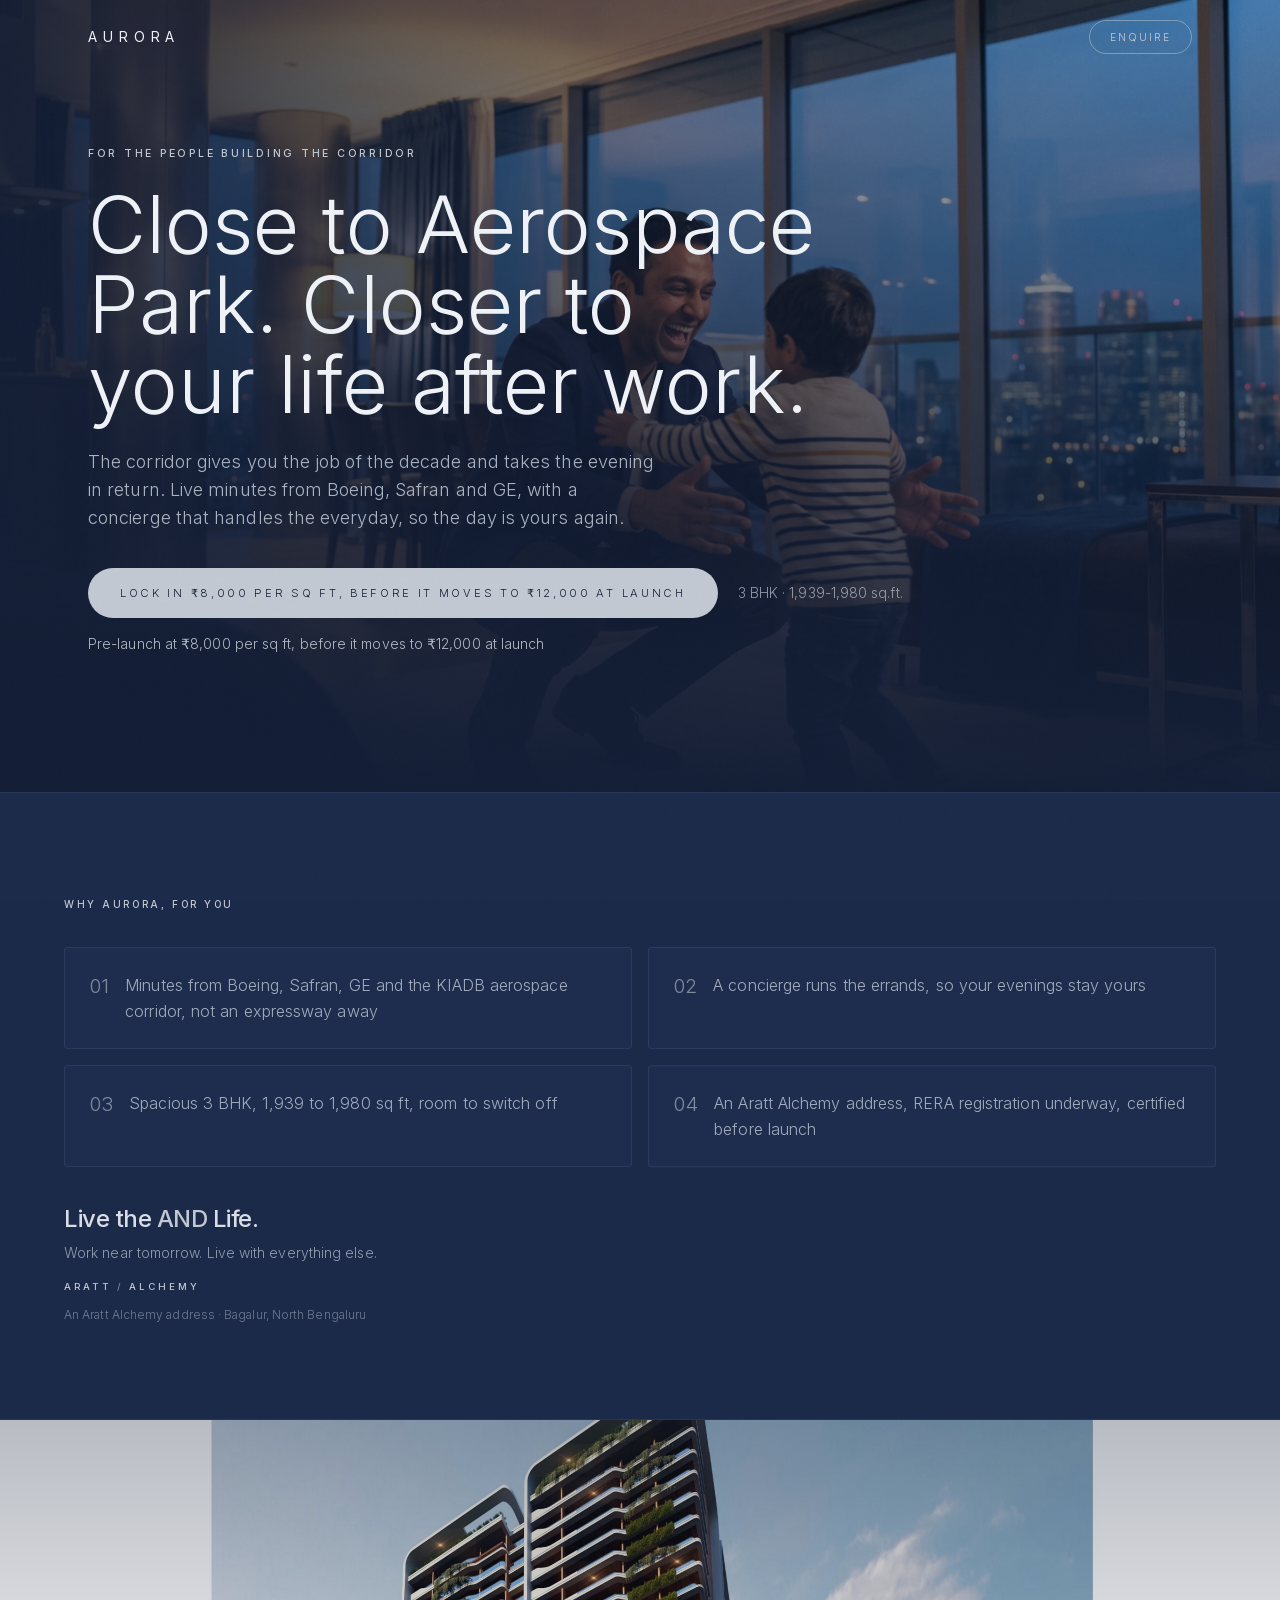
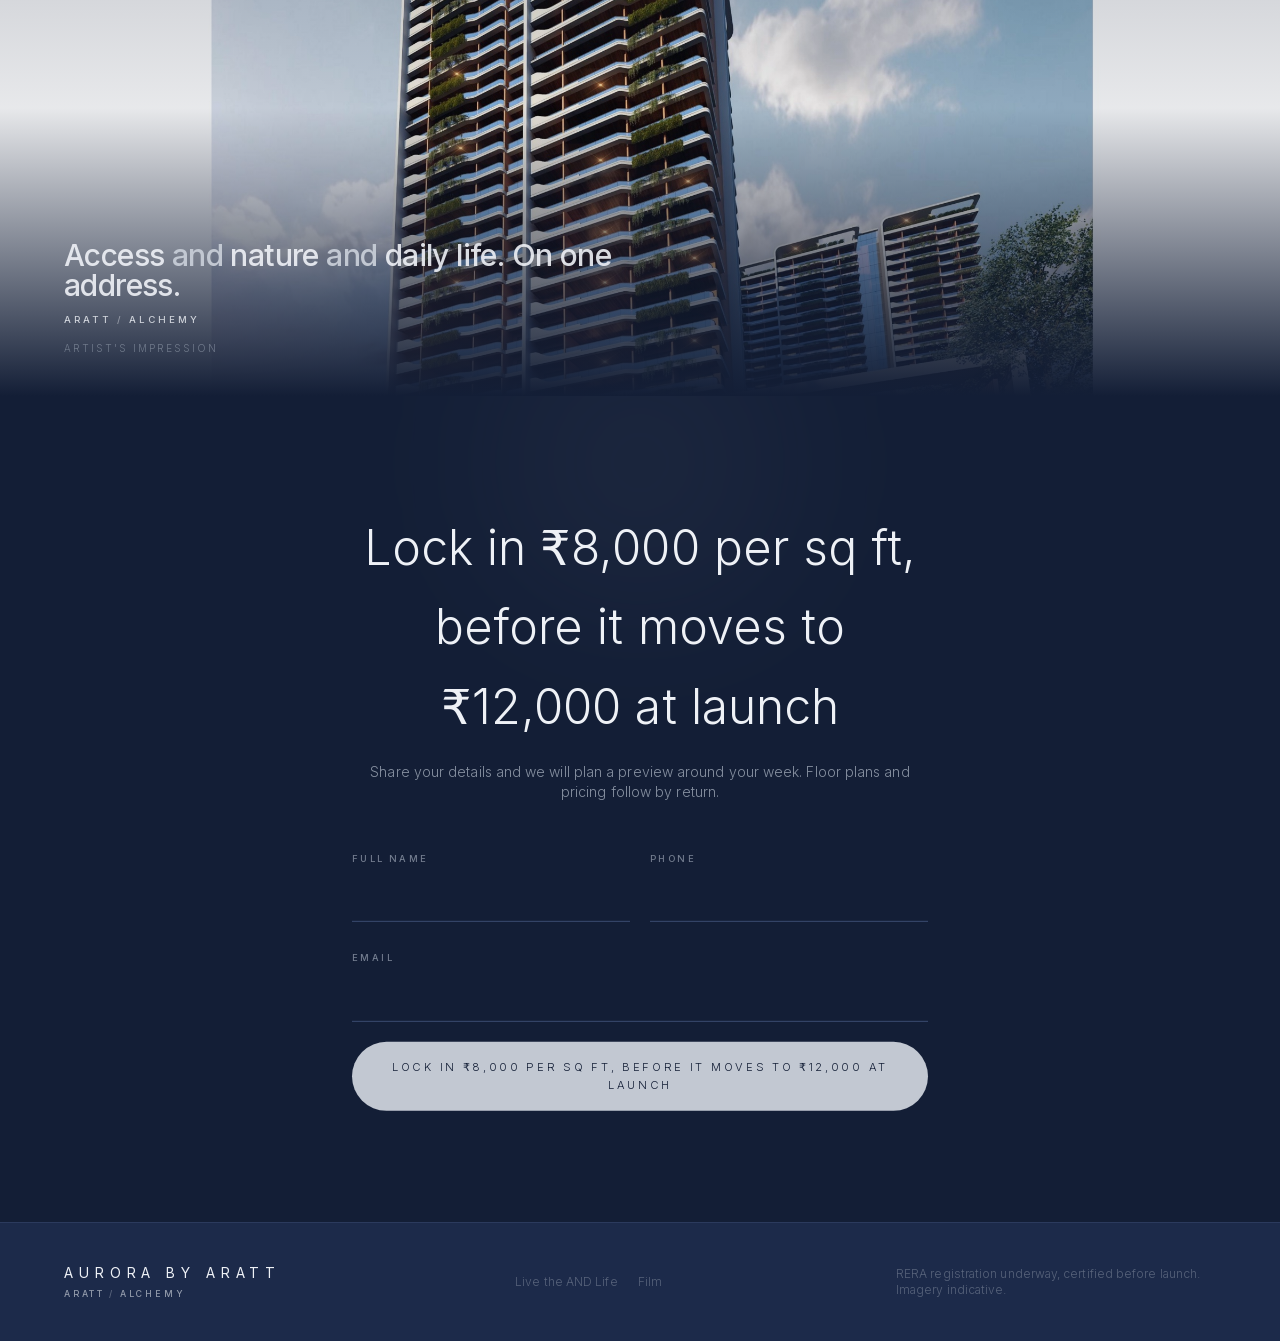
==== commit 0c21c1ab: "Fix images for static deployment" ====
--- a/lp/aerospace/index.html
+++ b/lp/aerospace/index.html
@@ -1 +1 @@
-<!DOCTYPE html><html data-dpl-id="dpl_Bg25fUHdhEsCrPR8ZMfVuFQyjgDs" lang="en" class="inter_f4213802-module__MgCSNG__variable"><head><meta charSet="utf-8"/><meta name="viewport" content="width=device-width, initial-scale=1"/><link rel="preload" href="/_next/static/media/83afe278b6a6bb3c-s.p.2bn3s6zvc0dyp.woff2?dpl=dpl_Bg25fUHdhEsCrPR8ZMfVuFQyjgDs" as="font" crossorigin="" type="font/woff2"/><link rel="preload" as="image" imageSrcSet="/_next/image?url=%2Fimg%2Fpersonas%2Faerospace.jpg&amp;w=640&amp;q=75&amp;dpl=dpl_Bg25fUHdhEsCrPR8ZMfVuFQyjgDs 640w, /_next/image?url=%2Fimg%2Fpersonas%2Faerospace.jpg&amp;w=750&amp;q=75&amp;dpl=dpl_Bg25fUHdhEsCrPR8ZMfVuFQyjgDs 750w, /_next/image?url=%2Fimg%2Fpersonas%2Faerospace.jpg&amp;w=828&amp;q=75&amp;dpl=dpl_Bg25fUHdhEsCrPR8ZMfVuFQyjgDs 828w, /_next/image?url=%2Fimg%2Fpersonas%2Faerospace.jpg&amp;w=1080&amp;q=75&amp;dpl=dpl_Bg25fUHdhEsCrPR8ZMfVuFQyjgDs 1080w, /_next/image?url=%2Fimg%2Fpersonas%2Faerospace.jpg&amp;w=1200&amp;q=75&amp;dpl=dpl_Bg25fUHdhEsCrPR8ZMfVuFQyjgDs 1200w, /_next/image?url=%2Fimg%2Fpersonas%2Faerospace.jpg&amp;w=1920&amp;q=75&amp;dpl=dpl_Bg25fUHdhEsCrPR8ZMfVuFQyjgDs 1920w, /_next/image?url=%2Fimg%2Fpersonas%2Faerospace.jpg&amp;w=2048&amp;q=75&amp;dpl=dpl_Bg25fUHdhEsCrPR8ZMfVuFQyjgDs 2048w, /_next/image?url=%2Fimg%2Fpersonas%2Faerospace.jpg&amp;w=3840&amp;q=75&amp;dpl=dpl_Bg25fUHdhEsCrPR8ZMfVuFQyjgDs 3840w" imageSizes="100vw"/><link rel="stylesheet" href="/_next/static/chunks/2kq37qay9_5m1.css?dpl=dpl_Bg25fUHdhEsCrPR8ZMfVuFQyjgDs" data-precedence="next"/><link rel="preload" as="script" fetchPriority="low" href="/_next/static/chunks/0gore01jw617k.js?dpl=dpl_Bg25fUHdhEsCrPR8ZMfVuFQyjgDs"/><script src="/_next/static/chunks/15orcrkp-_9ct.js?dpl=dpl_Bg25fUHdhEsCrPR8ZMfVuFQyjgDs" async=""></script><script src="/_next/static/chunks/3p9eevrhj-twl.js?dpl=dpl_Bg25fUHdhEsCrPR8ZMfVuFQyjgDs" async=""></script><script src="/_next/static/chunks/1mfjqidm5qp0a.js?dpl=dpl_Bg25fUHdhEsCrPR8ZMfVuFQyjgDs" async=""></script><script src="/_next/static/chunks/turbopack-2avrv18fn4o2w.js?dpl=dpl_Bg25fUHdhEsCrPR8ZMfVuFQyjgDs" async=""></script><script src="/_next/static/chunks/05-c3ty_6dwfk.js?dpl=dpl_Bg25fUHdhEsCrPR8ZMfVuFQyjgDs" async=""></script><script src="/_next/static/chunks/14mrh2-p_w84d.js?dpl=dpl_Bg25fUHdhEsCrPR8ZMfVuFQyjgDs" async=""></script><script src="/_next/static/chunks/2e5whq5s55kyj.js?dpl=dpl_Bg25fUHdhEsCrPR8ZMfVuFQyjgDs" async=""></script><script src="/_next/static/chunks/2kh955ihi_uz6.js?dpl=dpl_Bg25fUHdhEsCrPR8ZMfVuFQyjgDs" async=""></script><meta name="next-size-adjust" content=""/><title>Aurora, The Aerospace Park Professional</title><meta name="description" content="The corridor gives you the job of the decade and takes the evening in return. Live minutes from Boeing, Safran and GE, with a concierge that handles the everyday, so the day is yours again."/><meta name="author" content="Aratt Builders"/><meta name="keywords" content="Aurora,Aratt,Bagalur,North Bengaluru,luxury apartments,2 &amp; 3 BHK"/><meta name="robots" content="noindex, nofollow"/><meta property="og:title" content="Aurora · Live the AND Life"/><meta property="og:description" content="A landmark residential development at Bagalur, North Bengaluru. Work near tomorrow. Live with everything else."/><meta property="og:type" content="website"/><meta name="twitter:card" content="summary"/><meta name="twitter:title" content="Aurora · Live the AND Life"/><meta name="twitter:description" content="A landmark residential development at Bagalur, North Bengaluru. Work near tomorrow. Live with everything else."/><link rel="icon" href="/favicon.ico?favicon.2vob68tjqpejf.ico?dpl=dpl_Bg25fUHdhEsCrPR8ZMfVuFQyjgDs" sizes="256x256" type="image/x-icon"/><script src="/_next/static/chunks/0cz1d0mv5g_q7.js?dpl=dpl_Bg25fUHdhEsCrPR8ZMfVuFQyjgDs" noModule=""></script></head><body><div hidden=""><!--$--><!--/$--></div><div class="grain-overlay" aria-hidden="true"></div><main class="relative"><header class="absolute inset-x-0 top-0 z-30"><div class="mx-auto flex max-w-6xl items-center justify-between px-6 py-5"><a href="/" class="wordmark text-sm text-cream">Aurora</a><a href="#enquire" class="rounded-full border border-gold/50 px-5 py-2 text-[0.62rem] uppercase tracking-[0.2em] text-gold transition-colors hover:bg-gold hover:text-navy-deep">Enquire</a></div></header><section class="relative flex min-h-[88svh] items-center overflow-hidden"><img alt="" decoding="async" data-nimg="fill" class="object-cover" style="position:absolute;height:100%;width:100%;left:0;top:0;right:0;bottom:0;color:transparent" sizes="100vw" srcSet="/_next/image?url=%2Fimg%2Fpersonas%2Faerospace.jpg&amp;w=640&amp;q=75&amp;dpl=dpl_Bg25fUHdhEsCrPR8ZMfVuFQyjgDs 640w, /_next/image?url=%2Fimg%2Fpersonas%2Faerospace.jpg&amp;w=750&amp;q=75&amp;dpl=dpl_Bg25fUHdhEsCrPR8ZMfVuFQyjgDs 750w, /_next/image?url=%2Fimg%2Fpersonas%2Faerospace.jpg&amp;w=828&amp;q=75&amp;dpl=dpl_Bg25fUHdhEsCrPR8ZMfVuFQyjgDs 828w, /_next/image?url=%2Fimg%2Fpersonas%2Faerospace.jpg&amp;w=1080&amp;q=75&amp;dpl=dpl_Bg25fUHdhEsCrPR8ZMfVuFQyjgDs 1080w, /_next/image?url=%2Fimg%2Fpersonas%2Faerospace.jpg&amp;w=1200&amp;q=75&amp;dpl=dpl_Bg25fUHdhEsCrPR8ZMfVuFQyjgDs 1200w, /_next/image?url=%2Fimg%2Fpersonas%2Faerospace.jpg&amp;w=1920&amp;q=75&amp;dpl=dpl_Bg25fUHdhEsCrPR8ZMfVuFQyjgDs 1920w, /_next/image?url=%2Fimg%2Fpersonas%2Faerospace.jpg&amp;w=2048&amp;q=75&amp;dpl=dpl_Bg25fUHdhEsCrPR8ZMfVuFQyjgDs 2048w, /_next/image?url=%2Fimg%2Fpersonas%2Faerospace.jpg&amp;w=3840&amp;q=75&amp;dpl=dpl_Bg25fUHdhEsCrPR8ZMfVuFQyjgDs 3840w" src="/_next/image?url=%2Fimg%2Fpersonas%2Faerospace.jpg&amp;w=3840&amp;q=75&amp;dpl=dpl_Bg25fUHdhEsCrPR8ZMfVuFQyjgDs"/><div class="absolute inset-0 bg-navy/20"></div><div class="absolute inset-0 bg-gradient-to-r from-navy-deep/90 via-navy-deep/35 to-transparent"></div><div class="absolute inset-0 bg-gradient-to-t from-navy-deep to-transparent"></div><div class="relative z-10 mx-auto w-full max-w-6xl px-6"><div style="opacity:0;transform:translateY(28px)"><span class="eyebrow text-[0.66rem] text-gold">For the people building the corridor</span></div><div style="opacity:0;transform:translateY(28px)"><h1 class="mt-5 max-w-3xl font-display text-[clamp(2.6rem,6.5vw,5rem)] font-light leading-[1.0] text-cream text-balance">Close to Aerospace Park. Closer to your life after work.</h1></div><div style="opacity:0;transform:translateY(28px)"><p class="mt-6 max-w-xl text-lg font-light text-mist/85">The corridor gives you the job of the decade and takes the evening in return. Live minutes from Boeing, Safran and GE, with a concierge that handles the everyday, so the day is yours again.</p></div><div style="opacity:0;transform:translateY(28px)"><div class="mt-9 flex flex-wrap items-center gap-5"><a href="#enquire" class="rounded-full bg-gold px-8 py-4 text-[0.7rem] uppercase tracking-[0.24em] text-navy-deep transition-colors hover:bg-gold-bright">Lock in ₹8,000 per sq ft, before it moves to ₹12,000 at launch</a><span class="text-sm text-mist/70">3 BHK · 1,939-1,980 sq.ft.</span></div></div><div style="opacity:0;transform:translateY(28px)"><p class="mt-4 text-sm text-gold/90">Pre-launch at ₹8,000 per sq ft, before it moves to ₹12,000 at launch</p></div></div></section><section class="border-y border-navy-line/40 bg-navy px-6 py-20 sm:py-24"><div class="mx-auto max-w-6xl"><div style="opacity:0;transform:translateY(28px)"><span class="eyebrow text-[0.62rem] text-gold">Why Aurora, for you</span></div><div class="mt-8 grid gap-4 sm:grid-cols-2"><div style="opacity:0;transform:translateY(28px)"><div class="flex h-full items-start gap-4 rounded-sm border border-navy-line/50 bg-navy-surface/30 p-6"><span class="font-display text-xl font-light text-gold/60">0<!-- -->1</span><p class="text-base leading-relaxed text-mist/80">Minutes from Boeing, Safran, GE and the KIADB aerospace corridor, not an expressway away</p></div></div><div style="opacity:0;transform:translateY(28px)"><div class="flex h-full items-start gap-4 rounded-sm border border-navy-line/50 bg-navy-surface/30 p-6"><span class="font-display text-xl font-light text-gold/60">0<!-- -->2</span><p class="text-base leading-relaxed text-mist/80">A concierge runs the errands, so your evenings stay yours</p></div></div><div style="opacity:0;transform:translateY(28px)"><div class="flex h-full items-start gap-4 rounded-sm border border-navy-line/50 bg-navy-surface/30 p-6"><span class="font-display text-xl font-light text-gold/60">0<!-- -->3</span><p class="text-base leading-relaxed text-mist/80">Spacious 3 BHK, 1,939 to 1,980 sq ft, room to switch off</p></div></div><div style="opacity:0;transform:translateY(28px)"><div class="flex h-full items-start gap-4 rounded-sm border border-navy-line/50 bg-navy-surface/30 p-6"><span class="font-display text-xl font-light text-gold/60">0<!-- -->4</span><p class="text-base leading-relaxed text-mist/80">An Aratt Alchemy address, RERA registration underway, certified before launch</p></div></div></div><div style="opacity:0;transform:translateY(28px)"><div class="mt-10 flex flex-col gap-3"><p class="display-tight text-2xl font-light text-cream/90">Live the <span class="text-gold">AND</span> Life.</p><p class="max-w-md text-sm font-light text-mist/70">Work near tomorrow. Live with everything else.</p><span aria-label="Aratt Alchemy" class="inline-flex items-baseline whitespace-nowrap font-sans font-medium uppercase text-gold mt-1 text-[0.6rem]" style="letter-spacing:0.32em">ARATT<span aria-hidden="true" class="px-[0.5em] opacity-55">/</span>ALCHEMY</span><span class="text-xs text-mist/50">An Aratt Alchemy address · Bagalur, North Bengaluru</span></div></div></div></section><section class="relative h-[52svh] min-h-[360px] overflow-hidden bg-navy-deep sm:h-[64svh]"><img alt="" loading="lazy" decoding="async" data-nimg="fill" class="object-cover" style="position:absolute;height:100%;width:100%;left:0;top:0;right:0;bottom:0;color:transparent" sizes="100vw" srcSet="/_next/image?url=%2Fimg%2Fdeck%2Ftower-elevation.jpg&amp;w=640&amp;q=75&amp;dpl=dpl_Bg25fUHdhEsCrPR8ZMfVuFQyjgDs 640w, /_next/image?url=%2Fimg%2Fdeck%2Ftower-elevation.jpg&amp;w=750&amp;q=75&amp;dpl=dpl_Bg25fUHdhEsCrPR8ZMfVuFQyjgDs 750w, /_next/image?url=%2Fimg%2Fdeck%2Ftower-elevation.jpg&amp;w=828&amp;q=75&amp;dpl=dpl_Bg25fUHdhEsCrPR8ZMfVuFQyjgDs 828w, /_next/image?url=%2Fimg%2Fdeck%2Ftower-elevation.jpg&amp;w=1080&amp;q=75&amp;dpl=dpl_Bg25fUHdhEsCrPR8ZMfVuFQyjgDs 1080w, /_next/image?url=%2Fimg%2Fdeck%2Ftower-elevation.jpg&amp;w=1200&amp;q=75&amp;dpl=dpl_Bg25fUHdhEsCrPR8ZMfVuFQyjgDs 1200w, /_next/image?url=%2Fimg%2Fdeck%2Ftower-elevation.jpg&amp;w=1920&amp;q=75&amp;dpl=dpl_Bg25fUHdhEsCrPR8ZMfVuFQyjgDs 1920w, /_next/image?url=%2Fimg%2Fdeck%2Ftower-elevation.jpg&amp;w=2048&amp;q=75&amp;dpl=dpl_Bg25fUHdhEsCrPR8ZMfVuFQyjgDs 2048w, /_next/image?url=%2Fimg%2Fdeck%2Ftower-elevation.jpg&amp;w=3840&amp;q=75&amp;dpl=dpl_Bg25fUHdhEsCrPR8ZMfVuFQyjgDs 3840w" src="/_next/image?url=%2Fimg%2Fdeck%2Ftower-elevation.jpg&amp;w=3840&amp;q=75&amp;dpl=dpl_Bg25fUHdhEsCrPR8ZMfVuFQyjgDs"/><div class="absolute inset-0 bg-gradient-to-t from-navy-deep via-navy-deep/10 to-navy-deep/30"></div><div class="absolute inset-x-0 bottom-0 px-6 pb-10"><div class="mx-auto flex max-w-6xl flex-col gap-3"><p class="display-tight max-w-xl text-2xl font-light text-cream/90 sm:text-3xl">Access <span class="text-gold">and</span> nature <span class="text-gold">and</span> daily life. On one address.</p><span aria-label="Aratt Alchemy" class="inline-flex items-baseline whitespace-nowrap font-sans font-medium uppercase text-cream text-[0.6rem] opacity-80" style="letter-spacing:0.32em">ARATT<span aria-hidden="true" class="px-[0.5em] opacity-55">/</span>ALCHEMY</span><span class="text-[0.62rem] uppercase tracking-[0.2em] text-mist/40">Artist&#x27;s impression</span></div></div></section><section id="enquire" class="relative overflow-hidden bg-navy-deep px-6 py-20 sm:py-28"><div class="pointer-events-none absolute left-1/2 top-0 h-[400px] w-[700px] -translate-x-1/2 -translate-y-1/3 rounded-full opacity-40 blur-3xl" style="background:radial-gradient(circle, rgba(194,200,210,0.16), transparent 60%)" aria-hidden="true"></div><div class="relative z-10 mx-auto max-w-xl text-center"><div style="opacity:0;transform:translateY(28px)"><h2 class="font-display text-[clamp(2rem,4.5vw,3rem)] font-light text-cream">Lock in ₹8,000 per sq ft, before it moves to ₹12,000 at launch</h2></div><div style="opacity:0;transform:translateY(28px)"><p class="mt-4 text-sm text-mist/65">Share your details and we will plan a preview around your week. Floor plans and pricing follow by return.</p></div><div class="mt-10 text-left" style="opacity:0;transform:translateY(28px)"><form class="space-y-5"><div class="grid gap-5 sm:grid-cols-2"><div><label class="eyebrow text-[0.58rem] text-mist/55">Full name</label><input required="" type="text" class="mt-2 w-full border-b border-navy-line bg-transparent py-3 text-sm text-cream outline-none transition-colors focus:border-gold" name="name"/></div><div><label class="eyebrow text-[0.58rem] text-mist/55">Phone</label><input required="" type="tel" class="mt-2 w-full border-b border-navy-line bg-transparent py-3 text-sm text-cream outline-none transition-colors focus:border-gold" name="phone"/></div></div><div><label class="eyebrow text-[0.58rem] text-mist/55">Email</label><input required="" type="email" class="mt-2 w-full border-b border-navy-line bg-transparent py-3 text-sm text-cream outline-none transition-colors focus:border-gold" name="email"/></div><button type="submit" class="w-full rounded-full bg-gold px-8 py-4 text-[0.7rem] uppercase tracking-[0.24em] text-navy-deep transition-colors hover:bg-gold-bright">Lock in ₹8,000 per sq ft, before it moves to ₹12,000 at launch</button></form></div></div></section><footer class="border-t border-navy-line/50 bg-navy px-6 py-10"><div class="mx-auto flex max-w-6xl flex-col gap-4 sm:flex-row sm:items-center sm:justify-between"><div class="flex flex-col gap-1"><p class="wordmark text-sm text-cream">Aurora by ARATT</p><span aria-label="Aratt Alchemy" class="inline-flex items-baseline whitespace-nowrap font-sans font-medium uppercase text-gold text-[0.55rem] opacity-70" style="letter-spacing:0.32em">ARATT<span aria-hidden="true" class="px-[0.5em] opacity-55">/</span>ALCHEMY</span></div><div class="flex gap-5 text-xs text-muted/60"><a href="/" class="hover:text-gold">Live the AND Life</a><a href="/film" class="hover:text-gold">Film</a></div><p class="max-w-xs text-xs text-muted/60">RERA registration underway, certified before launch. Imagery indicative.</p></div></footer></main><!--$--><!--/$--><script src="/_next/static/chunks/0gore01jw617k.js?dpl=dpl_Bg25fUHdhEsCrPR8ZMfVuFQyjgDs" id="_R_" async=""></script><script>(self.__next_f=self.__next_f||[]).push([0])</script><script>self.__next_f.push([1,"1:\"$Sreact.fragment\"\n2:I[39756,[\"/_next/static/chunks/05-c3ty_6dwfk.js?dpl=dpl_Bg25fUHdhEsCrPR8ZMfVuFQyjgDs\",\"/_next/static/chunks/14mrh2-p_w84d.js?dpl=dpl_Bg25fUHdhEsCrPR8ZMfVuFQyjgDs\"],\"default\"]\n3:I[37457,[\"/_next/static/chunks/05-c3ty_6dwfk.js?dpl=dpl_Bg25fUHdhEsCrPR8ZMfVuFQyjgDs\",\"/_next/static/chunks/14mrh2-p_w84d.js?dpl=dpl_Bg25fUHdhEsCrPR8ZMfVuFQyjgDs\"],\"default\"]\n5:I[97367,[\"/_next/static/chunks/05-c3ty_6dwfk.js?dpl=dpl_Bg25fUHdhEsCrPR8ZMfVuFQyjgDs\",\"/_next/static/chunks/14mrh2-p_w84d.js?dpl=dpl_Bg25fUHdhEsCrPR8ZMfVuFQyjgDs\"],\"OutletBoundary\"]\n6:\"$Sreact.suspense\"\n9:I[97367,[\"/_next/static/chunks/05-c3ty_6dwfk.js?dpl=dpl_Bg25fUHdhEsCrPR8ZMfVuFQyjgDs\",\"/_next/static/chunks/14mrh2-p_w84d.js?dpl=dpl_Bg25fUHdhEsCrPR8ZMfVuFQyjgDs\"],\"ViewportBoundary\"]\nb:I[97367,[\"/_next/static/chunks/05-c3ty_6dwfk.js?dpl=dpl_Bg25fUHdhEsCrPR8ZMfVuFQyjgDs\",\"/_next/static/chunks/14mrh2-p_w84d.js?dpl=dpl_Bg25fUHdhEsCrPR8ZMfVuFQyjgDs\"],\"MetadataBoundary\"]\nd:I[68027,[\"/_next/static/chunks/05-c3ty_6dwfk.js?dpl=dpl_Bg25fUHdhEsCrPR8ZMfVuFQyjgDs\",\"/_next/static/chunks/14mrh2-p_w84d.js?dpl=dpl_Bg25fUHdhEsCrPR8ZMfVuFQyjgDs\"],\"default\",1]\n:HL[\"/_next/static/chunks/2kq37qay9_5m1.css?dpl=dpl_Bg25fUHdhEsCrPR8ZMfVuFQyjgDs\",\"style\"]\n:HL[\"/_next/static/media/83afe278b6a6bb3c-s.p.2bn3s6zvc0dyp.woff2?dpl=dpl_Bg25fUHdhEsCrPR8ZMfVuFQyjgDs\",\"font\",{\"crossOrigin\":\"\",\"type\":\"font/woff2\"}]\n"])</script><script>self.__next_f.push([1,"0:{\"P\":null,\"c\":[\"\",\"lp\",\"aerospace\"],\"q\":\"\",\"i\":false,\"f\":[[[\"\",{\"children\":[\"lp\",{\"children\":[[\"persona\",\"aerospace\",\"d\",null],{\"children\":[\"__PAGE__\",{}]}]}]},\"$undefined\",\"$undefined\",16],[[\"$\",\"$1\",\"c\",{\"children\":[[[\"$\",\"link\",\"0\",{\"rel\":\"stylesheet\",\"href\":\"/_next/static/chunks/2kq37qay9_5m1.css?dpl=dpl_Bg25fUHdhEsCrPR8ZMfVuFQyjgDs\",\"precedence\":\"next\",\"crossOrigin\":\"$undefined\",\"nonce\":\"$undefined\"}],[\"$\",\"script\",\"script-0\",{\"src\":\"/_next/static/chunks/05-c3ty_6dwfk.js?dpl=dpl_Bg25fUHdhEsCrPR8ZMfVuFQyjgDs\",\"async\":true,\"nonce\":\"$undefined\"}],[\"$\",\"script\",\"script-1\",{\"src\":\"/_next/static/chunks/14mrh2-p_w84d.js?dpl=dpl_Bg25fUHdhEsCrPR8ZMfVuFQyjgDs\",\"async\":true,\"nonce\":\"$undefined\"}]],[\"$\",\"html\",null,{\"lang\":\"en\",\"className\":\"inter_f4213802-module__MgCSNG__variable\",\"children\":[\"$\",\"body\",null,{\"children\":[[\"$\",\"div\",null,{\"className\":\"grain-overlay\",\"aria-hidden\":true}],[\"$\",\"$L2\",null,{\"parallelRouterKey\":\"children\",\"error\":\"$undefined\",\"errorStyles\":\"$undefined\",\"errorScripts\":\"$undefined\",\"template\":[\"$\",\"$L3\",null,{}],\"templateStyles\":\"$undefined\",\"templateScripts\":\"$undefined\",\"notFound\":[[[\"$\",\"title\",null,{\"children\":\"404: This page could not be found.\"}],[\"$\",\"div\",null,{\"style\":{\"fontFamily\":\"system-ui,\\\"Segoe UI\\\",Roboto,Helvetica,Arial,sans-serif,\\\"Apple Color Emoji\\\",\\\"Segoe UI Emoji\\\"\",\"height\":\"100vh\",\"textAlign\":\"center\",\"display\":\"flex\",\"flexDirection\":\"column\",\"alignItems\":\"center\",\"justifyContent\":\"center\"},\"children\":[\"$\",\"div\",null,{\"children\":[[\"$\",\"style\",null,{\"dangerouslySetInnerHTML\":{\"__html\":\"body{color:#000;background:#fff;margin:0}.next-error-h1{border-right:1px solid rgba(0,0,0,.3)}@media (prefers-color-scheme:dark){body{color:#fff;background:#000}.next-error-h1{border-right:1px solid rgba(255,255,255,.3)}}\"}}],[\"$\",\"h1\",null,{\"className\":\"next-error-h1\",\"style\":{\"display\":\"inline-block\",\"margin\":\"0 20px 0 0\",\"padding\":\"0 23px 0 0\",\"fontSize\":24,\"fontWeight\":500,\"verticalAlign\":\"top\",\"lineHeight\":\"49px\"},\"children\":404}],[\"$\",\"div\",null,{\"style\":{\"display\":\"inline-block\"},\"children\":[\"$\",\"h2\",null,{\"style\":{\"fontSize\":14,\"fontWeight\":400,\"lineHeight\":\"49px\",\"margin\":0},\"children\":\"This page could not be found.\"}]}]]}]}]],[]],\"forbidden\":\"$undefined\",\"unauthorized\":\"$undefined\"}]]}]}]]}],{\"children\":[[\"$\",\"$1\",\"c\",{\"children\":[null,[\"$\",\"$L2\",null,{\"parallelRouterKey\":\"children\",\"error\":\"$undefined\",\"errorStyles\":\"$undefined\",\"errorScripts\":\"$undefined\",\"template\":[\"$\",\"$L3\",null,{}],\"templateStyles\":\"$undefined\",\"templateScripts\":\"$undefined\",\"notFound\":\"$undefined\",\"forbidden\":\"$undefined\",\"unauthorized\":\"$undefined\"}]]}],{\"children\":[[\"$\",\"$1\",\"c\",{\"children\":[null,[\"$\",\"$L2\",null,{\"parallelRouterKey\":\"children\",\"error\":\"$undefined\",\"errorStyles\":\"$undefined\",\"errorScripts\":\"$undefined\",\"template\":[\"$\",\"$L3\",null,{}],\"templateStyles\":\"$undefined\",\"templateScripts\":\"$undefined\",\"notFound\":\"$undefined\",\"forbidden\":\"$undefined\",\"unauthorized\":\"$undefined\"}]]}],{\"children\":[[\"$\",\"$1\",\"c\",{\"children\":[\"$L4\",[[\"$\",\"script\",\"script-0\",{\"src\":\"/_next/static/chunks/2e5whq5s55kyj.js?dpl=dpl_Bg25fUHdhEsCrPR8ZMfVuFQyjgDs\",\"async\":true,\"nonce\":\"$undefined\"}],[\"$\",\"script\",\"script-1\",{\"src\":\"/_next/static/chunks/2kh955ihi_uz6.js?dpl=dpl_Bg25fUHdhEsCrPR8ZMfVuFQyjgDs\",\"async\":true,\"nonce\":\"$undefined\"}]],[\"$\",\"$L5\",null,{\"children\":[\"$\",\"$6\",null,{\"name\":\"Next.MetadataOutlet\",\"children\":\"$@7\"}]}]]}],{},null,false,null]},null,false,\"$@8\"]},null,false,\"$@8\"]},null,false,null],[\"$\",\"$1\",\"h\",{\"children\":[null,[\"$\",\"$L9\",null,{\"children\":\"$La\"}],[\"$\",\"div\",null,{\"hidden\":true,\"children\":[\"$\",\"$Lb\",null,{\"children\":[\"$\",\"$6\",null,{\"name\":\"Next.Metadata\",\"children\":\"$Lc\"}]}]}],[\"$\",\"meta\",null,{\"name\":\"next-size-adjust\",\"content\":\"\"}]]}],false]],\"m\":\"$undefined\",\"G\":[\"$d\",[[\"$\",\"link\",\"0\",{\"rel\":\"stylesheet\",\"href\":\"/_next/static/chunks/2kq37qay9_5m1.css?dpl=dpl_Bg25fUHdhEsCrPR8ZMfVuFQyjgDs\",\"precedence\":\"next\",\"crossOrigin\":\"$undefined\",\"nonce\":\"$undefined\"}]]],\"S\":true,\"h\":null,\"s\":\"$undefined\",\"l\":\"$undefined\",\"p\":\"$undefined\",\"d\":\"$undefined\"}\n"])</script><script>self.__next_f.push([1,"e:[]\n8:\"$We\"\n"])</script><script>self.__next_f.push([1,"f:I[53330,[\"/_next/static/chunks/05-c3ty_6dwfk.js?dpl=dpl_Bg25fUHdhEsCrPR8ZMfVuFQyjgDs\",\"/_next/static/chunks/14mrh2-p_w84d.js?dpl=dpl_Bg25fUHdhEsCrPR8ZMfVuFQyjgDs\",\"/_next/static/chunks/2e5whq5s55kyj.js?dpl=dpl_Bg25fUHdhEsCrPR8ZMfVuFQyjgDs\",\"/_next/static/chunks/2kh955ihi_uz6.js?dpl=dpl_Bg25fUHdhEsCrPR8ZMfVuFQyjgDs\"],\"LandingPage\"]\n4:[\"$\",\"$Lf\",null,{\"data\":{\"slug\":\"aerospace\",\"name\":\"The Aerospace Park Professional\",\"eyebrow\":\"For the people building the corridor\",\"headline\":\"Close to Aerospace Park. Closer to your life after work.\",\"sub\":\"The corridor gives you the job of the decade and takes the evening in return. Live minutes from Boeing, Safran and GE, with a concierge that handles the everyday, so the day is yours again.\",\"proof\":[\"Minutes from Boeing, Safran, GE and the KIADB aerospace corridor, not an expressway away\",\"A concierge runs the errands, so your evenings stay yours\",\"Spacious 3 BHK, 1,939 to 1,980 sq ft, room to switch off\",\"An Aratt Alchemy address, RERA registration underway, certified before launch\"],\"config\":\"3 BHK · 1,939-1,980 sq.ft.\",\"image\":\"/img/personas/aerospace.jpg\",\"secondaryImage\":\"/img/deck/tower-elevation.jpg\",\"cta\":\"Lock in ₹8,000 per sq ft, before it moves to ₹12,000 at launch\",\"priceLine\":\"Pre-launch at ₹8,000 per sq ft, before it moves to ₹12,000 at launch\",\"formSub\":\"Share your details and we will plan a preview around your week. Floor plans and pricing follow by return.\"}}]\n"])</script><script>self.__next_f.push([1,"a:[[\"$\",\"meta\",\"0\",{\"charSet\":\"utf-8\"}],[\"$\",\"meta\",\"1\",{\"name\":\"viewport\",\"content\":\"width=device-width, initial-scale=1\"}]]\n"])</script><script>self.__next_f.push([1,"10:I[27201,[\"/_next/static/chunks/05-c3ty_6dwfk.js?dpl=dpl_Bg25fUHdhEsCrPR8ZMfVuFQyjgDs\",\"/_next/static/chunks/14mrh2-p_w84d.js?dpl=dpl_Bg25fUHdhEsCrPR8ZMfVuFQyjgDs\"],\"IconMark\"]\n7:null\nc:[[\"$\",\"title\",\"0\",{\"children\":\"Aurora, The Aerospace Park Professional\"}],[\"$\",\"meta\",\"1\",{\"name\":\"description\",\"content\":\"The corridor gives you the job of the decade and takes the evening in return. Live minutes from Boeing, Safran and GE, with a concierge that handles the everyday, so the day is yours again.\"}],[\"$\",\"meta\",\"2\",{\"name\":\"author\",\"content\":\"Aratt Builders\"}],[\"$\",\"meta\",\"3\",{\"name\":\"keywords\",\"content\":\"Aurora,Aratt,Bagalur,North Bengaluru,luxury apartments,2 \u0026 3 BHK\"}],[\"$\",\"meta\",\"4\",{\"name\":\"robots\",\"content\":\"noindex, nofollow\"}],[\"$\",\"meta\",\"5\",{\"property\":\"og:title\",\"content\":\"Aurora · Live the AND Life\"}],[\"$\",\"meta\",\"6\",{\"property\":\"og:description\",\"content\":\"A landmark residential development at Bagalur, North Bengaluru. Work near tomorrow. Live with everything else.\"}],[\"$\",\"meta\",\"7\",{\"property\":\"og:type\",\"content\":\"website\"}],[\"$\",\"meta\",\"8\",{\"name\":\"twitter:card\",\"content\":\"summary\"}],[\"$\",\"meta\",\"9\",{\"name\":\"twitter:title\",\"content\":\"Aurora · Live the AND Life\"}],[\"$\",\"meta\",\"10\",{\"name\":\"twitter:description\",\"content\":\"A landmark residential development at Bagalur, North Bengaluru. Work near tomorrow. Live with everything else.\"}],[\"$\",\"link\",\"11\",{\"rel\":\"icon\",\"href\":\"/favicon.ico?favicon.2vob68tjqpejf.ico?dpl=dpl_Bg25fUHdhEsCrPR8ZMfVuFQyjgDs\",\"sizes\":\"256x256\",\"type\":\"image/x-icon\"}],[\"$\",\"$L10\",\"12\",{}]]\n"])</script></body></html>+<!DOCTYPE html><html data-dpl-id="dpl_Bg25fUHdhEsCrPR8ZMfVuFQyjgDs" lang="en" class="inter_f4213802-module__MgCSNG__variable"><head><meta charSet="utf-8"/><meta name="viewport" content="width=device-width, initial-scale=1"/><link rel="preload" href="/_next/static/media/83afe278b6a6bb3c-s.p.2bn3s6zvc0dyp.woff2?dpl=dpl_Bg25fUHdhEsCrPR8ZMfVuFQyjgDs" as="font" crossorigin="" type="font/woff2"/><link rel="preload" as="image" imageSrcSet="/img/personas/aerospace.jpg 640w, /img/personas/aerospace.jpg 750w, /img/personas/aerospace.jpg 828w, /img/personas/aerospace.jpg 1080w, /img/personas/aerospace.jpg 1200w, /img/personas/aerospace.jpg 1920w, /img/personas/aerospace.jpg 2048w, /img/personas/aerospace.jpg 3840w" imageSizes="100vw"/><link rel="stylesheet" href="/_next/static/chunks/2kq37qay9_5m1.css?dpl=dpl_Bg25fUHdhEsCrPR8ZMfVuFQyjgDs" data-precedence="next"/><link rel="preload" as="script" fetchPriority="low" href="/_next/static/chunks/0gore01jw617k.js?dpl=dpl_Bg25fUHdhEsCrPR8ZMfVuFQyjgDs"/><script src="/_next/static/chunks/15orcrkp-_9ct.js?dpl=dpl_Bg25fUHdhEsCrPR8ZMfVuFQyjgDs" async=""></script><script src="/_next/static/chunks/3p9eevrhj-twl.js?dpl=dpl_Bg25fUHdhEsCrPR8ZMfVuFQyjgDs" async=""></script><script src="/_next/static/chunks/1mfjqidm5qp0a.js?dpl=dpl_Bg25fUHdhEsCrPR8ZMfVuFQyjgDs" async=""></script><script src="/_next/static/chunks/turbopack-2avrv18fn4o2w.js?dpl=dpl_Bg25fUHdhEsCrPR8ZMfVuFQyjgDs" async=""></script><script src="/_next/static/chunks/05-c3ty_6dwfk.js?dpl=dpl_Bg25fUHdhEsCrPR8ZMfVuFQyjgDs" async=""></script><script src="/_next/static/chunks/14mrh2-p_w84d.js?dpl=dpl_Bg25fUHdhEsCrPR8ZMfVuFQyjgDs" async=""></script><script src="/_next/static/chunks/2e5whq5s55kyj.js?dpl=dpl_Bg25fUHdhEsCrPR8ZMfVuFQyjgDs" async=""></script><script src="/_next/static/chunks/2kh955ihi_uz6.js?dpl=dpl_Bg25fUHdhEsCrPR8ZMfVuFQyjgDs" async=""></script><meta name="next-size-adjust" content=""/><title>Aurora, The Aerospace Park Professional</title><meta name="description" content="The corridor gives you the job of the decade and takes the evening in return. Live minutes from Boeing, Safran and GE, with a concierge that handles the everyday, so the day is yours again."/><meta name="author" content="Aratt Builders"/><meta name="keywords" content="Aurora,Aratt,Bagalur,North Bengaluru,luxury apartments,2 &amp; 3 BHK"/><meta name="robots" content="noindex, nofollow"/><meta property="og:title" content="Aurora · Live the AND Life"/><meta property="og:description" content="A landmark residential development at Bagalur, North Bengaluru. Work near tomorrow. Live with everything else."/><meta property="og:type" content="website"/><meta name="twitter:card" content="summary"/><meta name="twitter:title" content="Aurora · Live the AND Life"/><meta name="twitter:description" content="A landmark residential development at Bagalur, North Bengaluru. Work near tomorrow. Live with everything else."/><link rel="icon" href="/favicon.ico?favicon.2vob68tjqpejf.ico?dpl=dpl_Bg25fUHdhEsCrPR8ZMfVuFQyjgDs" sizes="256x256" type="image/x-icon"/><script src="/_next/static/chunks/0cz1d0mv5g_q7.js?dpl=dpl_Bg25fUHdhEsCrPR8ZMfVuFQyjgDs" noModule=""></script></head><body><div hidden=""><!--$--><!--/$--></div><div class="grain-overlay" aria-hidden="true"></div><main class="relative"><header class="absolute inset-x-0 top-0 z-30"><div class="mx-auto flex max-w-6xl items-center justify-between px-6 py-5"><a href="/" class="wordmark text-sm text-cream">Aurora</a><a href="#enquire" class="rounded-full border border-gold/50 px-5 py-2 text-[0.62rem] uppercase tracking-[0.2em] text-gold transition-colors hover:bg-gold hover:text-navy-deep">Enquire</a></div></header><section class="relative flex min-h-[88svh] items-center overflow-hidden"><img alt="" decoding="async" data-nimg="fill" class="object-cover" style="position:absolute;height:100%;width:100%;left:0;top:0;right:0;bottom:0;color:transparent" sizes="100vw" srcSet="/img/personas/aerospace.jpg 640w, /img/personas/aerospace.jpg 750w, /img/personas/aerospace.jpg 828w, /img/personas/aerospace.jpg 1080w, /img/personas/aerospace.jpg 1200w, /img/personas/aerospace.jpg 1920w, /img/personas/aerospace.jpg 2048w, /img/personas/aerospace.jpg 3840w" src="/img/personas/aerospace.jpg"/><div class="absolute inset-0 bg-navy/20"></div><div class="absolute inset-0 bg-gradient-to-r from-navy-deep/90 via-navy-deep/35 to-transparent"></div><div class="absolute inset-0 bg-gradient-to-t from-navy-deep to-transparent"></div><div class="relative z-10 mx-auto w-full max-w-6xl px-6"><div style="opacity:0;transform:translateY(28px)"><span class="eyebrow text-[0.66rem] text-gold">For the people building the corridor</span></div><div style="opacity:0;transform:translateY(28px)"><h1 class="mt-5 max-w-3xl font-display text-[clamp(2.6rem,6.5vw,5rem)] font-light leading-[1.0] text-cream text-balance">Close to Aerospace Park. Closer to your life after work.</h1></div><div style="opacity:0;transform:translateY(28px)"><p class="mt-6 max-w-xl text-lg font-light text-mist/85">The corridor gives you the job of the decade and takes the evening in return. Live minutes from Boeing, Safran and GE, with a concierge that handles the everyday, so the day is yours again.</p></div><div style="opacity:0;transform:translateY(28px)"><div class="mt-9 flex flex-wrap items-center gap-5"><a href="#enquire" class="rounded-full bg-gold px-8 py-4 text-[0.7rem] uppercase tracking-[0.24em] text-navy-deep transition-colors hover:bg-gold-bright">Lock in ₹8,000 per sq ft, before it moves to ₹12,000 at launch</a><span class="text-sm text-mist/70">3 BHK · 1,939-1,980 sq.ft.</span></div></div><div style="opacity:0;transform:translateY(28px)"><p class="mt-4 text-sm text-gold/90">Pre-launch at ₹8,000 per sq ft, before it moves to ₹12,000 at launch</p></div></div></section><section class="border-y border-navy-line/40 bg-navy px-6 py-20 sm:py-24"><div class="mx-auto max-w-6xl"><div style="opacity:0;transform:translateY(28px)"><span class="eyebrow text-[0.62rem] text-gold">Why Aurora, for you</span></div><div class="mt-8 grid gap-4 sm:grid-cols-2"><div style="opacity:0;transform:translateY(28px)"><div class="flex h-full items-start gap-4 rounded-sm border border-navy-line/50 bg-navy-surface/30 p-6"><span class="font-display text-xl font-light text-gold/60">0<!-- -->1</span><p class="text-base leading-relaxed text-mist/80">Minutes from Boeing, Safran, GE and the KIADB aerospace corridor, not an expressway away</p></div></div><div style="opacity:0;transform:translateY(28px)"><div class="flex h-full items-start gap-4 rounded-sm border border-navy-line/50 bg-navy-surface/30 p-6"><span class="font-display text-xl font-light text-gold/60">0<!-- -->2</span><p class="text-base leading-relaxed text-mist/80">A concierge runs the errands, so your evenings stay yours</p></div></div><div style="opacity:0;transform:translateY(28px)"><div class="flex h-full items-start gap-4 rounded-sm border border-navy-line/50 bg-navy-surface/30 p-6"><span class="font-display text-xl font-light text-gold/60">0<!-- -->3</span><p class="text-base leading-relaxed text-mist/80">Spacious 3 BHK, 1,939 to 1,980 sq ft, room to switch off</p></div></div><div style="opacity:0;transform:translateY(28px)"><div class="flex h-full items-start gap-4 rounded-sm border border-navy-line/50 bg-navy-surface/30 p-6"><span class="font-display text-xl font-light text-gold/60">0<!-- -->4</span><p class="text-base leading-relaxed text-mist/80">An Aratt Alchemy address, RERA registration underway, certified before launch</p></div></div></div><div style="opacity:0;transform:translateY(28px)"><div class="mt-10 flex flex-col gap-3"><p class="display-tight text-2xl font-light text-cream/90">Live the <span class="text-gold">AND</span> Life.</p><p class="max-w-md text-sm font-light text-mist/70">Work near tomorrow. Live with everything else.</p><span aria-label="Aratt Alchemy" class="inline-flex items-baseline whitespace-nowrap font-sans font-medium uppercase text-gold mt-1 text-[0.6rem]" style="letter-spacing:0.32em">ARATT<span aria-hidden="true" class="px-[0.5em] opacity-55">/</span>ALCHEMY</span><span class="text-xs text-mist/50">An Aratt Alchemy address · Bagalur, North Bengaluru</span></div></div></div></section><section class="relative h-[52svh] min-h-[360px] overflow-hidden bg-navy-deep sm:h-[64svh]"><img alt="" loading="lazy" decoding="async" data-nimg="fill" class="object-cover" style="position:absolute;height:100%;width:100%;left:0;top:0;right:0;bottom:0;color:transparent" sizes="100vw" srcSet="/img/deck/tower-elevation.jpg 640w, /img/deck/tower-elevation.jpg 750w, /img/deck/tower-elevation.jpg 828w, /img/deck/tower-elevation.jpg 1080w, /img/deck/tower-elevation.jpg 1200w, /img/deck/tower-elevation.jpg 1920w, /img/deck/tower-elevation.jpg 2048w, /img/deck/tower-elevation.jpg 3840w" src="/img/deck/tower-elevation.jpg"/><div class="absolute inset-0 bg-gradient-to-t from-navy-deep via-navy-deep/10 to-navy-deep/30"></div><div class="absolute inset-x-0 bottom-0 px-6 pb-10"><div class="mx-auto flex max-w-6xl flex-col gap-3"><p class="display-tight max-w-xl text-2xl font-light text-cream/90 sm:text-3xl">Access <span class="text-gold">and</span> nature <span class="text-gold">and</span> daily life. On one address.</p><span aria-label="Aratt Alchemy" class="inline-flex items-baseline whitespace-nowrap font-sans font-medium uppercase text-cream text-[0.6rem] opacity-80" style="letter-spacing:0.32em">ARATT<span aria-hidden="true" class="px-[0.5em] opacity-55">/</span>ALCHEMY</span><span class="text-[0.62rem] uppercase tracking-[0.2em] text-mist/40">Artist&#x27;s impression</span></div></div></section><section id="enquire" class="relative overflow-hidden bg-navy-deep px-6 py-20 sm:py-28"><div class="pointer-events-none absolute left-1/2 top-0 h-[400px] w-[700px] -translate-x-1/2 -translate-y-1/3 rounded-full opacity-40 blur-3xl" style="background:radial-gradient(circle, rgba(194,200,210,0.16), transparent 60%)" aria-hidden="true"></div><div class="relative z-10 mx-auto max-w-xl text-center"><div style="opacity:0;transform:translateY(28px)"><h2 class="font-display text-[clamp(2rem,4.5vw,3rem)] font-light text-cream">Lock in ₹8,000 per sq ft, before it moves to ₹12,000 at launch</h2></div><div style="opacity:0;transform:translateY(28px)"><p class="mt-4 text-sm text-mist/65">Share your details and we will plan a preview around your week. Floor plans and pricing follow by return.</p></div><div class="mt-10 text-left" style="opacity:0;transform:translateY(28px)"><form class="space-y-5"><div class="grid gap-5 sm:grid-cols-2"><div><label class="eyebrow text-[0.58rem] text-mist/55">Full name</label><input required="" type="text" class="mt-2 w-full border-b border-navy-line bg-transparent py-3 text-sm text-cream outline-none transition-colors focus:border-gold" name="name"/></div><div><label class="eyebrow text-[0.58rem] text-mist/55">Phone</label><input required="" type="tel" class="mt-2 w-full border-b border-navy-line bg-transparent py-3 text-sm text-cream outline-none transition-colors focus:border-gold" name="phone"/></div></div><div><label class="eyebrow text-[0.58rem] text-mist/55">Email</label><input required="" type="email" class="mt-2 w-full border-b border-navy-line bg-transparent py-3 text-sm text-cream outline-none transition-colors focus:border-gold" name="email"/></div><button type="submit" class="w-full rounded-full bg-gold px-8 py-4 text-[0.7rem] uppercase tracking-[0.24em] text-navy-deep transition-colors hover:bg-gold-bright">Lock in ₹8,000 per sq ft, before it moves to ₹12,000 at launch</button></form></div></div></section><footer class="border-t border-navy-line/50 bg-navy px-6 py-10"><div class="mx-auto flex max-w-6xl flex-col gap-4 sm:flex-row sm:items-center sm:justify-between"><div class="flex flex-col gap-1"><p class="wordmark text-sm text-cream">Aurora by ARATT</p><span aria-label="Aratt Alchemy" class="inline-flex items-baseline whitespace-nowrap font-sans font-medium uppercase text-gold text-[0.55rem] opacity-70" style="letter-spacing:0.32em">ARATT<span aria-hidden="true" class="px-[0.5em] opacity-55">/</span>ALCHEMY</span></div><div class="flex gap-5 text-xs text-muted/60"><a href="/" class="hover:text-gold">Live the AND Life</a><a href="/film" class="hover:text-gold">Film</a></div><p class="max-w-xs text-xs text-muted/60">RERA registration underway, certified before launch. Imagery indicative.</p></div></footer></main><!--$--><!--/$--><script src="/_next/static/chunks/0gore01jw617k.js?dpl=dpl_Bg25fUHdhEsCrPR8ZMfVuFQyjgDs" id="_R_" async=""></script><script>(self.__next_f=self.__next_f||[]).push([0])</script><script>self.__next_f.push([1,"1:\"$Sreact.fragment\"\n2:I[39756,[\"/_next/static/chunks/05-c3ty_6dwfk.js?dpl=dpl_Bg25fUHdhEsCrPR8ZMfVuFQyjgDs\",\"/_next/static/chunks/14mrh2-p_w84d.js?dpl=dpl_Bg25fUHdhEsCrPR8ZMfVuFQyjgDs\"],\"default\"]\n3:I[37457,[\"/_next/static/chunks/05-c3ty_6dwfk.js?dpl=dpl_Bg25fUHdhEsCrPR8ZMfVuFQyjgDs\",\"/_next/static/chunks/14mrh2-p_w84d.js?dpl=dpl_Bg25fUHdhEsCrPR8ZMfVuFQyjgDs\"],\"default\"]\n5:I[97367,[\"/_next/static/chunks/05-c3ty_6dwfk.js?dpl=dpl_Bg25fUHdhEsCrPR8ZMfVuFQyjgDs\",\"/_next/static/chunks/14mrh2-p_w84d.js?dpl=dpl_Bg25fUHdhEsCrPR8ZMfVuFQyjgDs\"],\"OutletBoundary\"]\n6:\"$Sreact.suspense\"\n9:I[97367,[\"/_next/static/chunks/05-c3ty_6dwfk.js?dpl=dpl_Bg25fUHdhEsCrPR8ZMfVuFQyjgDs\",\"/_next/static/chunks/14mrh2-p_w84d.js?dpl=dpl_Bg25fUHdhEsCrPR8ZMfVuFQyjgDs\"],\"ViewportBoundary\"]\nb:I[97367,[\"/_next/static/chunks/05-c3ty_6dwfk.js?dpl=dpl_Bg25fUHdhEsCrPR8ZMfVuFQyjgDs\",\"/_next/static/chunks/14mrh2-p_w84d.js?dpl=dpl_Bg25fUHdhEsCrPR8ZMfVuFQyjgDs\"],\"MetadataBoundary\"]\nd:I[68027,[\"/_next/static/chunks/05-c3ty_6dwfk.js?dpl=dpl_Bg25fUHdhEsCrPR8ZMfVuFQyjgDs\",\"/_next/static/chunks/14mrh2-p_w84d.js?dpl=dpl_Bg25fUHdhEsCrPR8ZMfVuFQyjgDs\"],\"default\",1]\n:HL[\"/_next/static/chunks/2kq37qay9_5m1.css?dpl=dpl_Bg25fUHdhEsCrPR8ZMfVuFQyjgDs\",\"style\"]\n:HL[\"/_next/static/media/83afe278b6a6bb3c-s.p.2bn3s6zvc0dyp.woff2?dpl=dpl_Bg25fUHdhEsCrPR8ZMfVuFQyjgDs\",\"font\",{\"crossOrigin\":\"\",\"type\":\"font/woff2\"}]\n"])</script><script>self.__next_f.push([1,"0:{\"P\":null,\"c\":[\"\",\"lp\",\"aerospace\"],\"q\":\"\",\"i\":false,\"f\":[[[\"\",{\"children\":[\"lp\",{\"children\":[[\"persona\",\"aerospace\",\"d\",null],{\"children\":[\"__PAGE__\",{}]}]}]},\"$undefined\",\"$undefined\",16],[[\"$\",\"$1\",\"c\",{\"children\":[[[\"$\",\"link\",\"0\",{\"rel\":\"stylesheet\",\"href\":\"/_next/static/chunks/2kq37qay9_5m1.css?dpl=dpl_Bg25fUHdhEsCrPR8ZMfVuFQyjgDs\",\"precedence\":\"next\",\"crossOrigin\":\"$undefined\",\"nonce\":\"$undefined\"}],[\"$\",\"script\",\"script-0\",{\"src\":\"/_next/static/chunks/05-c3ty_6dwfk.js?dpl=dpl_Bg25fUHdhEsCrPR8ZMfVuFQyjgDs\",\"async\":true,\"nonce\":\"$undefined\"}],[\"$\",\"script\",\"script-1\",{\"src\":\"/_next/static/chunks/14mrh2-p_w84d.js?dpl=dpl_Bg25fUHdhEsCrPR8ZMfVuFQyjgDs\",\"async\":true,\"nonce\":\"$undefined\"}]],[\"$\",\"html\",null,{\"lang\":\"en\",\"className\":\"inter_f4213802-module__MgCSNG__variable\",\"children\":[\"$\",\"body\",null,{\"children\":[[\"$\",\"div\",null,{\"className\":\"grain-overlay\",\"aria-hidden\":true}],[\"$\",\"$L2\",null,{\"parallelRouterKey\":\"children\",\"error\":\"$undefined\",\"errorStyles\":\"$undefined\",\"errorScripts\":\"$undefined\",\"template\":[\"$\",\"$L3\",null,{}],\"templateStyles\":\"$undefined\",\"templateScripts\":\"$undefined\",\"notFound\":[[[\"$\",\"title\",null,{\"children\":\"404: This page could not be found.\"}],[\"$\",\"div\",null,{\"style\":{\"fontFamily\":\"system-ui,\\\"Segoe UI\\\",Roboto,Helvetica,Arial,sans-serif,\\\"Apple Color Emoji\\\",\\\"Segoe UI Emoji\\\"\",\"height\":\"100vh\",\"textAlign\":\"center\",\"display\":\"flex\",\"flexDirection\":\"column\",\"alignItems\":\"center\",\"justifyContent\":\"center\"},\"children\":[\"$\",\"div\",null,{\"children\":[[\"$\",\"style\",null,{\"dangerouslySetInnerHTML\":{\"__html\":\"body{color:#000;background:#fff;margin:0}.next-error-h1{border-right:1px solid rgba(0,0,0,.3)}@media (prefers-color-scheme:dark){body{color:#fff;background:#000}.next-error-h1{border-right:1px solid rgba(255,255,255,.3)}}\"}}],[\"$\",\"h1\",null,{\"className\":\"next-error-h1\",\"style\":{\"display\":\"inline-block\",\"margin\":\"0 20px 0 0\",\"padding\":\"0 23px 0 0\",\"fontSize\":24,\"fontWeight\":500,\"verticalAlign\":\"top\",\"lineHeight\":\"49px\"},\"children\":404}],[\"$\",\"div\",null,{\"style\":{\"display\":\"inline-block\"},\"children\":[\"$\",\"h2\",null,{\"style\":{\"fontSize\":14,\"fontWeight\":400,\"lineHeight\":\"49px\",\"margin\":0},\"children\":\"This page could not be found.\"}]}]]}]}]],[]],\"forbidden\":\"$undefined\",\"unauthorized\":\"$undefined\"}]]}]}]]}],{\"children\":[[\"$\",\"$1\",\"c\",{\"children\":[null,[\"$\",\"$L2\",null,{\"parallelRouterKey\":\"children\",\"error\":\"$undefined\",\"errorStyles\":\"$undefined\",\"errorScripts\":\"$undefined\",\"template\":[\"$\",\"$L3\",null,{}],\"templateStyles\":\"$undefined\",\"templateScripts\":\"$undefined\",\"notFound\":\"$undefined\",\"forbidden\":\"$undefined\",\"unauthorized\":\"$undefined\"}]]}],{\"children\":[[\"$\",\"$1\",\"c\",{\"children\":[null,[\"$\",\"$L2\",null,{\"parallelRouterKey\":\"children\",\"error\":\"$undefined\",\"errorStyles\":\"$undefined\",\"errorScripts\":\"$undefined\",\"template\":[\"$\",\"$L3\",null,{}],\"templateStyles\":\"$undefined\",\"templateScripts\":\"$undefined\",\"notFound\":\"$undefined\",\"forbidden\":\"$undefined\",\"unauthorized\":\"$undefined\"}]]}],{\"children\":[[\"$\",\"$1\",\"c\",{\"children\":[\"$L4\",[[\"$\",\"script\",\"script-0\",{\"src\":\"/_next/static/chunks/2e5whq5s55kyj.js?dpl=dpl_Bg25fUHdhEsCrPR8ZMfVuFQyjgDs\",\"async\":true,\"nonce\":\"$undefined\"}],[\"$\",\"script\",\"script-1\",{\"src\":\"/_next/static/chunks/2kh955ihi_uz6.js?dpl=dpl_Bg25fUHdhEsCrPR8ZMfVuFQyjgDs\",\"async\":true,\"nonce\":\"$undefined\"}]],[\"$\",\"$L5\",null,{\"children\":[\"$\",\"$6\",null,{\"name\":\"Next.MetadataOutlet\",\"children\":\"$@7\"}]}]]}],{},null,false,null]},null,false,\"$@8\"]},null,false,\"$@8\"]},null,false,null],[\"$\",\"$1\",\"h\",{\"children\":[null,[\"$\",\"$L9\",null,{\"children\":\"$La\"}],[\"$\",\"div\",null,{\"hidden\":true,\"children\":[\"$\",\"$Lb\",null,{\"children\":[\"$\",\"$6\",null,{\"name\":\"Next.Metadata\",\"children\":\"$Lc\"}]}]}],[\"$\",\"meta\",null,{\"name\":\"next-size-adjust\",\"content\":\"\"}]]}],false]],\"m\":\"$undefined\",\"G\":[\"$d\",[[\"$\",\"link\",\"0\",{\"rel\":\"stylesheet\",\"href\":\"/_next/static/chunks/2kq37qay9_5m1.css?dpl=dpl_Bg25fUHdhEsCrPR8ZMfVuFQyjgDs\",\"precedence\":\"next\",\"crossOrigin\":\"$undefined\",\"nonce\":\"$undefined\"}]]],\"S\":true,\"h\":null,\"s\":\"$undefined\",\"l\":\"$undefined\",\"p\":\"$undefined\",\"d\":\"$undefined\"}\n"])</script><script>self.__next_f.push([1,"e:[]\n8:\"$We\"\n"])</script><script>self.__next_f.push([1,"f:I[53330,[\"/_next/static/chunks/05-c3ty_6dwfk.js?dpl=dpl_Bg25fUHdhEsCrPR8ZMfVuFQyjgDs\",\"/_next/static/chunks/14mrh2-p_w84d.js?dpl=dpl_Bg25fUHdhEsCrPR8ZMfVuFQyjgDs\",\"/_next/static/chunks/2e5whq5s55kyj.js?dpl=dpl_Bg25fUHdhEsCrPR8ZMfVuFQyjgDs\",\"/_next/static/chunks/2kh955ihi_uz6.js?dpl=dpl_Bg25fUHdhEsCrPR8ZMfVuFQyjgDs\"],\"LandingPage\"]\n4:[\"$\",\"$Lf\",null,{\"data\":{\"slug\":\"aerospace\",\"name\":\"The Aerospace Park Professional\",\"eyebrow\":\"For the people building the corridor\",\"headline\":\"Close to Aerospace Park. Closer to your life after work.\",\"sub\":\"The corridor gives you the job of the decade and takes the evening in return. Live minutes from Boeing, Safran and GE, with a concierge that handles the everyday, so the day is yours again.\",\"proof\":[\"Minutes from Boeing, Safran, GE and the KIADB aerospace corridor, not an expressway away\",\"A concierge runs the errands, so your evenings stay yours\",\"Spacious 3 BHK, 1,939 to 1,980 sq ft, room to switch off\",\"An Aratt Alchemy address, RERA registration underway, certified before launch\"],\"config\":\"3 BHK · 1,939-1,980 sq.ft.\",\"image\":\"/img/personas/aerospace.jpg\",\"secondaryImage\":\"/img/deck/tower-elevation.jpg\",\"cta\":\"Lock in ₹8,000 per sq ft, before it moves to ₹12,000 at launch\",\"priceLine\":\"Pre-launch at ₹8,000 per sq ft, before it moves to ₹12,000 at launch\",\"formSub\":\"Share your details and we will plan a preview around your week. Floor plans and pricing follow by return.\"}}]\n"])</script><script>self.__next_f.push([1,"a:[[\"$\",\"meta\",\"0\",{\"charSet\":\"utf-8\"}],[\"$\",\"meta\",\"1\",{\"name\":\"viewport\",\"content\":\"width=device-width, initial-scale=1\"}]]\n"])</script><script>self.__next_f.push([1,"10:I[27201,[\"/_next/static/chunks/05-c3ty_6dwfk.js?dpl=dpl_Bg25fUHdhEsCrPR8ZMfVuFQyjgDs\",\"/_next/static/chunks/14mrh2-p_w84d.js?dpl=dpl_Bg25fUHdhEsCrPR8ZMfVuFQyjgDs\"],\"IconMark\"]\n7:null\nc:[[\"$\",\"title\",\"0\",{\"children\":\"Aurora, The Aerospace Park Professional\"}],[\"$\",\"meta\",\"1\",{\"name\":\"description\",\"content\":\"The corridor gives you the job of the decade and takes the evening in return. Live minutes from Boeing, Safran and GE, with a concierge that handles the everyday, so the day is yours again.\"}],[\"$\",\"meta\",\"2\",{\"name\":\"author\",\"content\":\"Aratt Builders\"}],[\"$\",\"meta\",\"3\",{\"name\":\"keywords\",\"content\":\"Aurora,Aratt,Bagalur,North Bengaluru,luxury apartments,2 \u0026 3 BHK\"}],[\"$\",\"meta\",\"4\",{\"name\":\"robots\",\"content\":\"noindex, nofollow\"}],[\"$\",\"meta\",\"5\",{\"property\":\"og:title\",\"content\":\"Aurora · Live the AND Life\"}],[\"$\",\"meta\",\"6\",{\"property\":\"og:description\",\"content\":\"A landmark residential development at Bagalur, North Bengaluru. Work near tomorrow. Live with everything else.\"}],[\"$\",\"meta\",\"7\",{\"property\":\"og:type\",\"content\":\"website\"}],[\"$\",\"meta\",\"8\",{\"name\":\"twitter:card\",\"content\":\"summary\"}],[\"$\",\"meta\",\"9\",{\"name\":\"twitter:title\",\"content\":\"Aurora · Live the AND Life\"}],[\"$\",\"meta\",\"10\",{\"name\":\"twitter:description\",\"content\":\"A landmark residential development at Bagalur, North Bengaluru. Work near tomorrow. Live with everything else.\"}],[\"$\",\"link\",\"11\",{\"rel\":\"icon\",\"href\":\"/favicon.ico?favicon.2vob68tjqpejf.ico?dpl=dpl_Bg25fUHdhEsCrPR8ZMfVuFQyjgDs\",\"sizes\":\"256x256\",\"type\":\"image/x-icon\"}],[\"$\",\"$L10\",\"12\",{}]]\n"])</script></body></html>
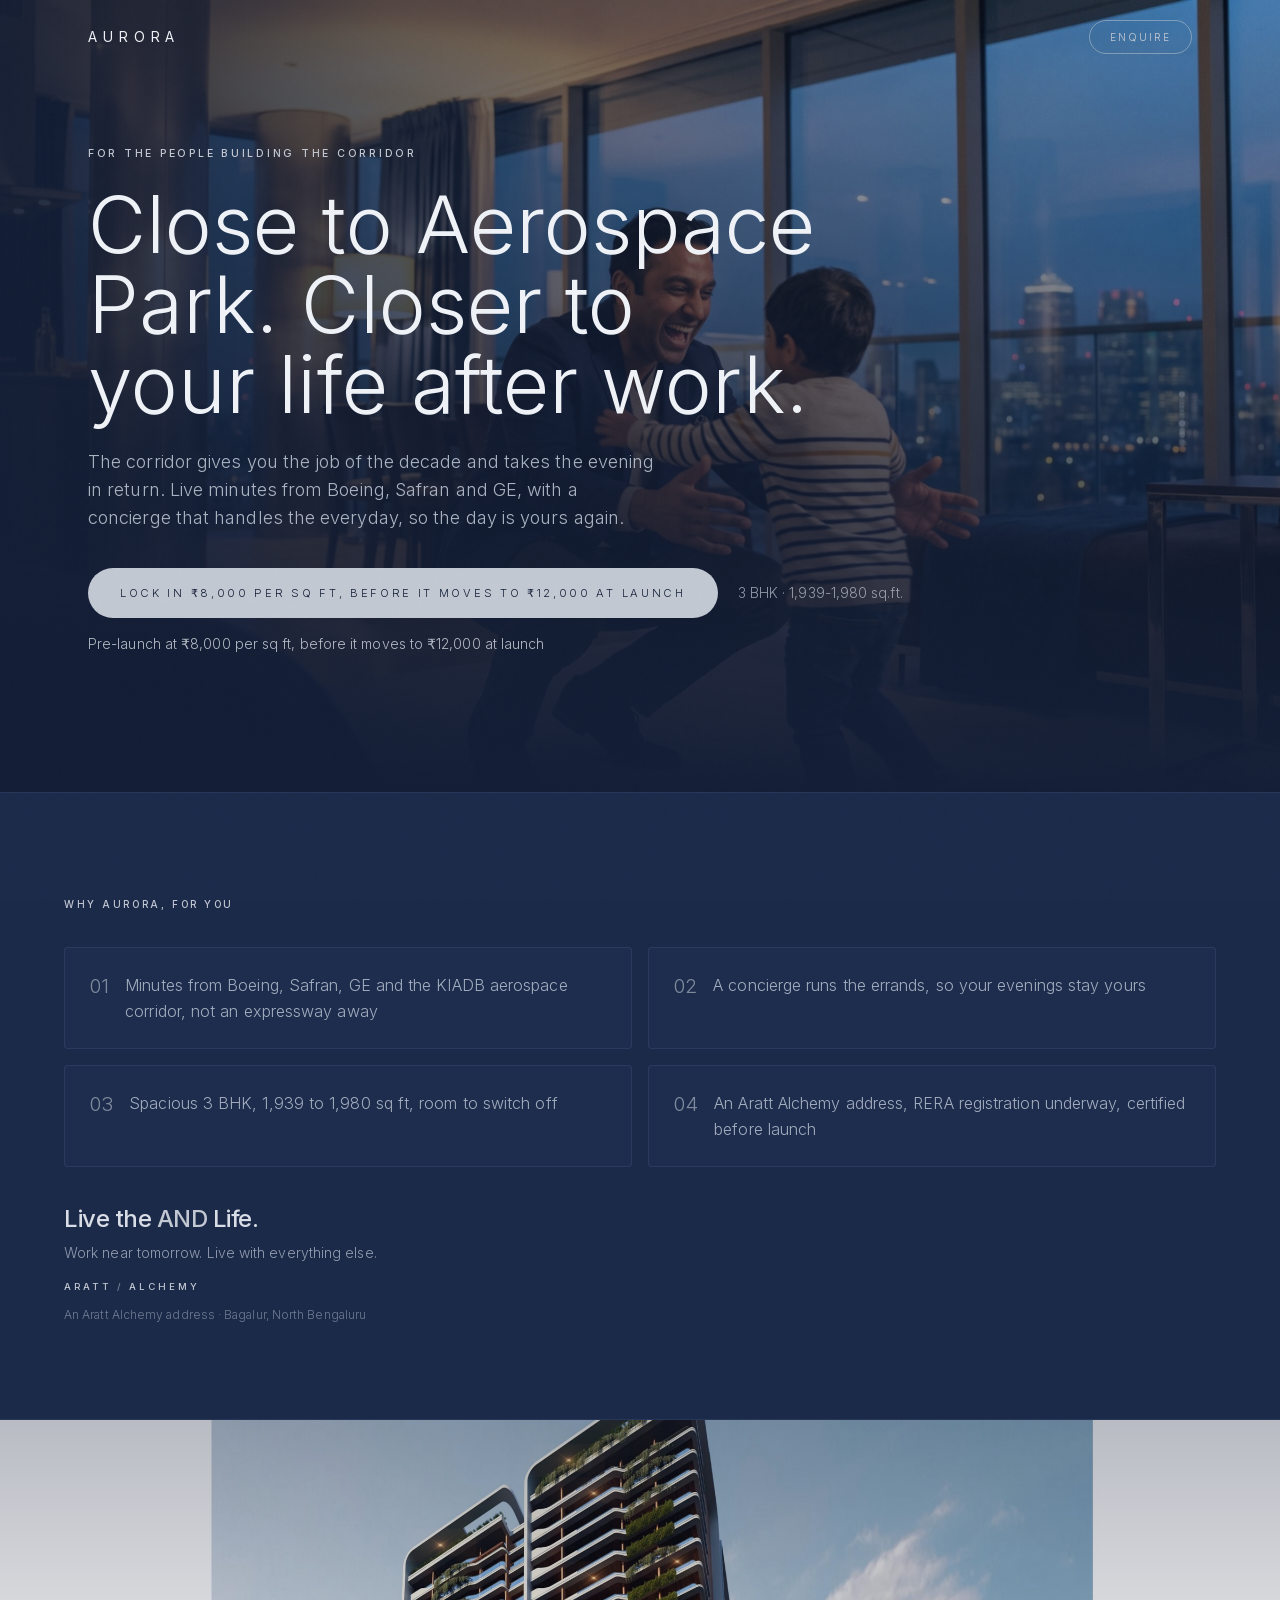
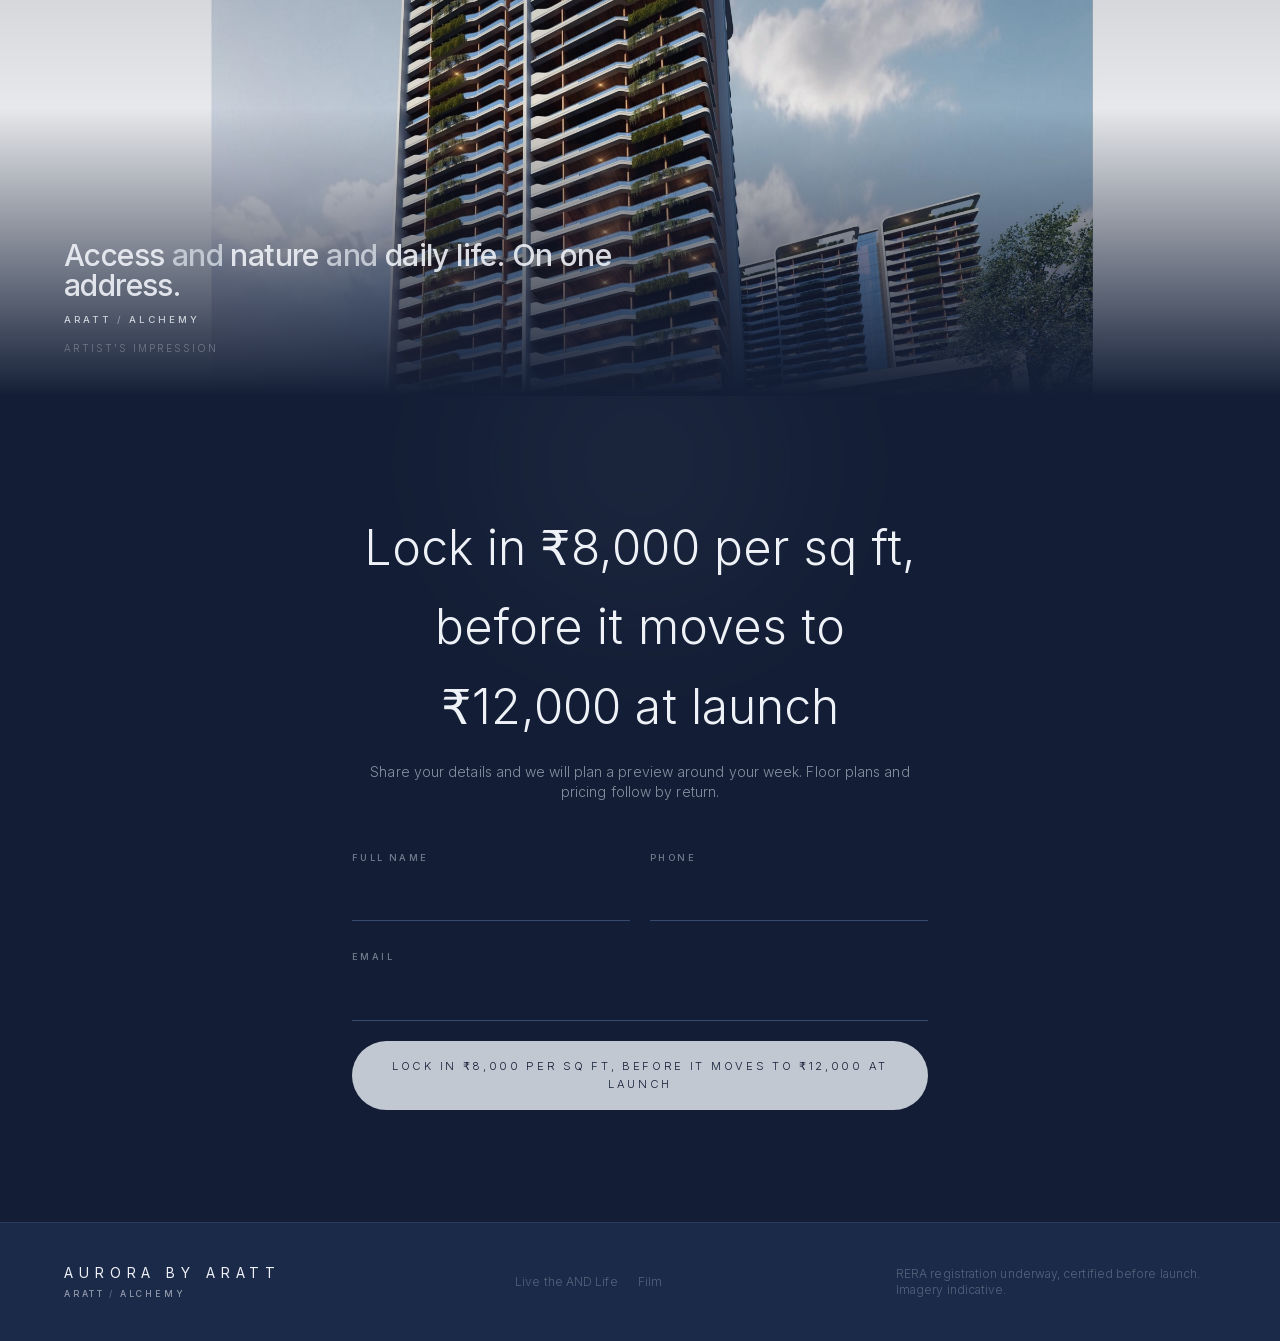
==== commit 547fed70: "Fix all missing pages, asset links, and client-side routing issues" ====
--- a/lp/aerospace/index.html
+++ b/lp/aerospace/index.html
@@ -1 +1,22 @@
-<!DOCTYPE html><html data-dpl-id="dpl_Bg25fUHdhEsCrPR8ZMfVuFQyjgDs" lang="en" class="inter_f4213802-module__MgCSNG__variable"><head><meta charSet="utf-8"/><meta name="viewport" content="width=device-width, initial-scale=1"/><link rel="preload" href="/_next/static/media/83afe278b6a6bb3c-s.p.2bn3s6zvc0dyp.woff2?dpl=dpl_Bg25fUHdhEsCrPR8ZMfVuFQyjgDs" as="font" crossorigin="" type="font/woff2"/><link rel="preload" as="image" imageSrcSet="/img/personas/aerospace.jpg 640w, /img/personas/aerospace.jpg 750w, /img/personas/aerospace.jpg 828w, /img/personas/aerospace.jpg 1080w, /img/personas/aerospace.jpg 1200w, /img/personas/aerospace.jpg 1920w, /img/personas/aerospace.jpg 2048w, /img/personas/aerospace.jpg 3840w" imageSizes="100vw"/><link rel="stylesheet" href="/_next/static/chunks/2kq37qay9_5m1.css?dpl=dpl_Bg25fUHdhEsCrPR8ZMfVuFQyjgDs" data-precedence="next"/><link rel="preload" as="script" fetchPriority="low" href="/_next/static/chunks/0gore01jw617k.js?dpl=dpl_Bg25fUHdhEsCrPR8ZMfVuFQyjgDs"/><script src="/_next/static/chunks/15orcrkp-_9ct.js?dpl=dpl_Bg25fUHdhEsCrPR8ZMfVuFQyjgDs" async=""></script><script src="/_next/static/chunks/3p9eevrhj-twl.js?dpl=dpl_Bg25fUHdhEsCrPR8ZMfVuFQyjgDs" async=""></script><script src="/_next/static/chunks/1mfjqidm5qp0a.js?dpl=dpl_Bg25fUHdhEsCrPR8ZMfVuFQyjgDs" async=""></script><script src="/_next/static/chunks/turbopack-2avrv18fn4o2w.js?dpl=dpl_Bg25fUHdhEsCrPR8ZMfVuFQyjgDs" async=""></script><script src="/_next/static/chunks/05-c3ty_6dwfk.js?dpl=dpl_Bg25fUHdhEsCrPR8ZMfVuFQyjgDs" async=""></script><script src="/_next/static/chunks/14mrh2-p_w84d.js?dpl=dpl_Bg25fUHdhEsCrPR8ZMfVuFQyjgDs" async=""></script><script src="/_next/static/chunks/2e5whq5s55kyj.js?dpl=dpl_Bg25fUHdhEsCrPR8ZMfVuFQyjgDs" async=""></script><script src="/_next/static/chunks/2kh955ihi_uz6.js?dpl=dpl_Bg25fUHdhEsCrPR8ZMfVuFQyjgDs" async=""></script><meta name="next-size-adjust" content=""/><title>Aurora, The Aerospace Park Professional</title><meta name="description" content="The corridor gives you the job of the decade and takes the evening in return. Live minutes from Boeing, Safran and GE, with a concierge that handles the everyday, so the day is yours again."/><meta name="author" content="Aratt Builders"/><meta name="keywords" content="Aurora,Aratt,Bagalur,North Bengaluru,luxury apartments,2 &amp; 3 BHK"/><meta name="robots" content="noindex, nofollow"/><meta property="og:title" content="Aurora · Live the AND Life"/><meta property="og:description" content="A landmark residential development at Bagalur, North Bengaluru. Work near tomorrow. Live with everything else."/><meta property="og:type" content="website"/><meta name="twitter:card" content="summary"/><meta name="twitter:title" content="Aurora · Live the AND Life"/><meta name="twitter:description" content="A landmark residential development at Bagalur, North Bengaluru. Work near tomorrow. Live with everything else."/><link rel="icon" href="/favicon.ico?favicon.2vob68tjqpejf.ico?dpl=dpl_Bg25fUHdhEsCrPR8ZMfVuFQyjgDs" sizes="256x256" type="image/x-icon"/><script src="/_next/static/chunks/0cz1d0mv5g_q7.js?dpl=dpl_Bg25fUHdhEsCrPR8ZMfVuFQyjgDs" noModule=""></script></head><body><div hidden=""><!--$--><!--/$--></div><div class="grain-overlay" aria-hidden="true"></div><main class="relative"><header class="absolute inset-x-0 top-0 z-30"><div class="mx-auto flex max-w-6xl items-center justify-between px-6 py-5"><a href="/" class="wordmark text-sm text-cream">Aurora</a><a href="#enquire" class="rounded-full border border-gold/50 px-5 py-2 text-[0.62rem] uppercase tracking-[0.2em] text-gold transition-colors hover:bg-gold hover:text-navy-deep">Enquire</a></div></header><section class="relative flex min-h-[88svh] items-center overflow-hidden"><img alt="" decoding="async" data-nimg="fill" class="object-cover" style="position:absolute;height:100%;width:100%;left:0;top:0;right:0;bottom:0;color:transparent" sizes="100vw" srcSet="/img/personas/aerospace.jpg 640w, /img/personas/aerospace.jpg 750w, /img/personas/aerospace.jpg 828w, /img/personas/aerospace.jpg 1080w, /img/personas/aerospace.jpg 1200w, /img/personas/aerospace.jpg 1920w, /img/personas/aerospace.jpg 2048w, /img/personas/aerospace.jpg 3840w" src="/img/personas/aerospace.jpg"/><div class="absolute inset-0 bg-navy/20"></div><div class="absolute inset-0 bg-gradient-to-r from-navy-deep/90 via-navy-deep/35 to-transparent"></div><div class="absolute inset-0 bg-gradient-to-t from-navy-deep to-transparent"></div><div class="relative z-10 mx-auto w-full max-w-6xl px-6"><div style="opacity:0;transform:translateY(28px)"><span class="eyebrow text-[0.66rem] text-gold">For the people building the corridor</span></div><div style="opacity:0;transform:translateY(28px)"><h1 class="mt-5 max-w-3xl font-display text-[clamp(2.6rem,6.5vw,5rem)] font-light leading-[1.0] text-cream text-balance">Close to Aerospace Park. Closer to your life after work.</h1></div><div style="opacity:0;transform:translateY(28px)"><p class="mt-6 max-w-xl text-lg font-light text-mist/85">The corridor gives you the job of the decade and takes the evening in return. Live minutes from Boeing, Safran and GE, with a concierge that handles the everyday, so the day is yours again.</p></div><div style="opacity:0;transform:translateY(28px)"><div class="mt-9 flex flex-wrap items-center gap-5"><a href="#enquire" class="rounded-full bg-gold px-8 py-4 text-[0.7rem] uppercase tracking-[0.24em] text-navy-deep transition-colors hover:bg-gold-bright">Lock in ₹8,000 per sq ft, before it moves to ₹12,000 at launch</a><span class="text-sm text-mist/70">3 BHK · 1,939-1,980 sq.ft.</span></div></div><div style="opacity:0;transform:translateY(28px)"><p class="mt-4 text-sm text-gold/90">Pre-launch at ₹8,000 per sq ft, before it moves to ₹12,000 at launch</p></div></div></section><section class="border-y border-navy-line/40 bg-navy px-6 py-20 sm:py-24"><div class="mx-auto max-w-6xl"><div style="opacity:0;transform:translateY(28px)"><span class="eyebrow text-[0.62rem] text-gold">Why Aurora, for you</span></div><div class="mt-8 grid gap-4 sm:grid-cols-2"><div style="opacity:0;transform:translateY(28px)"><div class="flex h-full items-start gap-4 rounded-sm border border-navy-line/50 bg-navy-surface/30 p-6"><span class="font-display text-xl font-light text-gold/60">0<!-- -->1</span><p class="text-base leading-relaxed text-mist/80">Minutes from Boeing, Safran, GE and the KIADB aerospace corridor, not an expressway away</p></div></div><div style="opacity:0;transform:translateY(28px)"><div class="flex h-full items-start gap-4 rounded-sm border border-navy-line/50 bg-navy-surface/30 p-6"><span class="font-display text-xl font-light text-gold/60">0<!-- -->2</span><p class="text-base leading-relaxed text-mist/80">A concierge runs the errands, so your evenings stay yours</p></div></div><div style="opacity:0;transform:translateY(28px)"><div class="flex h-full items-start gap-4 rounded-sm border border-navy-line/50 bg-navy-surface/30 p-6"><span class="font-display text-xl font-light text-gold/60">0<!-- -->3</span><p class="text-base leading-relaxed text-mist/80">Spacious 3 BHK, 1,939 to 1,980 sq ft, room to switch off</p></div></div><div style="opacity:0;transform:translateY(28px)"><div class="flex h-full items-start gap-4 rounded-sm border border-navy-line/50 bg-navy-surface/30 p-6"><span class="font-display text-xl font-light text-gold/60">0<!-- -->4</span><p class="text-base leading-relaxed text-mist/80">An Aratt Alchemy address, RERA registration underway, certified before launch</p></div></div></div><div style="opacity:0;transform:translateY(28px)"><div class="mt-10 flex flex-col gap-3"><p class="display-tight text-2xl font-light text-cream/90">Live the <span class="text-gold">AND</span> Life.</p><p class="max-w-md text-sm font-light text-mist/70">Work near tomorrow. Live with everything else.</p><span aria-label="Aratt Alchemy" class="inline-flex items-baseline whitespace-nowrap font-sans font-medium uppercase text-gold mt-1 text-[0.6rem]" style="letter-spacing:0.32em">ARATT<span aria-hidden="true" class="px-[0.5em] opacity-55">/</span>ALCHEMY</span><span class="text-xs text-mist/50">An Aratt Alchemy address · Bagalur, North Bengaluru</span></div></div></div></section><section class="relative h-[52svh] min-h-[360px] overflow-hidden bg-navy-deep sm:h-[64svh]"><img alt="" loading="lazy" decoding="async" data-nimg="fill" class="object-cover" style="position:absolute;height:100%;width:100%;left:0;top:0;right:0;bottom:0;color:transparent" sizes="100vw" srcSet="/img/deck/tower-elevation.jpg 640w, /img/deck/tower-elevation.jpg 750w, /img/deck/tower-elevation.jpg 828w, /img/deck/tower-elevation.jpg 1080w, /img/deck/tower-elevation.jpg 1200w, /img/deck/tower-elevation.jpg 1920w, /img/deck/tower-elevation.jpg 2048w, /img/deck/tower-elevation.jpg 3840w" src="/img/deck/tower-elevation.jpg"/><div class="absolute inset-0 bg-gradient-to-t from-navy-deep via-navy-deep/10 to-navy-deep/30"></div><div class="absolute inset-x-0 bottom-0 px-6 pb-10"><div class="mx-auto flex max-w-6xl flex-col gap-3"><p class="display-tight max-w-xl text-2xl font-light text-cream/90 sm:text-3xl">Access <span class="text-gold">and</span> nature <span class="text-gold">and</span> daily life. On one address.</p><span aria-label="Aratt Alchemy" class="inline-flex items-baseline whitespace-nowrap font-sans font-medium uppercase text-cream text-[0.6rem] opacity-80" style="letter-spacing:0.32em">ARATT<span aria-hidden="true" class="px-[0.5em] opacity-55">/</span>ALCHEMY</span><span class="text-[0.62rem] uppercase tracking-[0.2em] text-mist/40">Artist&#x27;s impression</span></div></div></section><section id="enquire" class="relative overflow-hidden bg-navy-deep px-6 py-20 sm:py-28"><div class="pointer-events-none absolute left-1/2 top-0 h-[400px] w-[700px] -translate-x-1/2 -translate-y-1/3 rounded-full opacity-40 blur-3xl" style="background:radial-gradient(circle, rgba(194,200,210,0.16), transparent 60%)" aria-hidden="true"></div><div class="relative z-10 mx-auto max-w-xl text-center"><div style="opacity:0;transform:translateY(28px)"><h2 class="font-display text-[clamp(2rem,4.5vw,3rem)] font-light text-cream">Lock in ₹8,000 per sq ft, before it moves to ₹12,000 at launch</h2></div><div style="opacity:0;transform:translateY(28px)"><p class="mt-4 text-sm text-mist/65">Share your details and we will plan a preview around your week. Floor plans and pricing follow by return.</p></div><div class="mt-10 text-left" style="opacity:0;transform:translateY(28px)"><form class="space-y-5"><div class="grid gap-5 sm:grid-cols-2"><div><label class="eyebrow text-[0.58rem] text-mist/55">Full name</label><input required="" type="text" class="mt-2 w-full border-b border-navy-line bg-transparent py-3 text-sm text-cream outline-none transition-colors focus:border-gold" name="name"/></div><div><label class="eyebrow text-[0.58rem] text-mist/55">Phone</label><input required="" type="tel" class="mt-2 w-full border-b border-navy-line bg-transparent py-3 text-sm text-cream outline-none transition-colors focus:border-gold" name="phone"/></div></div><div><label class="eyebrow text-[0.58rem] text-mist/55">Email</label><input required="" type="email" class="mt-2 w-full border-b border-navy-line bg-transparent py-3 text-sm text-cream outline-none transition-colors focus:border-gold" name="email"/></div><button type="submit" class="w-full rounded-full bg-gold px-8 py-4 text-[0.7rem] uppercase tracking-[0.24em] text-navy-deep transition-colors hover:bg-gold-bright">Lock in ₹8,000 per sq ft, before it moves to ₹12,000 at launch</button></form></div></div></section><footer class="border-t border-navy-line/50 bg-navy px-6 py-10"><div class="mx-auto flex max-w-6xl flex-col gap-4 sm:flex-row sm:items-center sm:justify-between"><div class="flex flex-col gap-1"><p class="wordmark text-sm text-cream">Aurora by ARATT</p><span aria-label="Aratt Alchemy" class="inline-flex items-baseline whitespace-nowrap font-sans font-medium uppercase text-gold text-[0.55rem] opacity-70" style="letter-spacing:0.32em">ARATT<span aria-hidden="true" class="px-[0.5em] opacity-55">/</span>ALCHEMY</span></div><div class="flex gap-5 text-xs text-muted/60"><a href="/" class="hover:text-gold">Live the AND Life</a><a href="/film" class="hover:text-gold">Film</a></div><p class="max-w-xs text-xs text-muted/60">RERA registration underway, certified before launch. Imagery indicative.</p></div></footer></main><!--$--><!--/$--><script src="/_next/static/chunks/0gore01jw617k.js?dpl=dpl_Bg25fUHdhEsCrPR8ZMfVuFQyjgDs" id="_R_" async=""></script><script>(self.__next_f=self.__next_f||[]).push([0])</script><script>self.__next_f.push([1,"1:\"$Sreact.fragment\"\n2:I[39756,[\"/_next/static/chunks/05-c3ty_6dwfk.js?dpl=dpl_Bg25fUHdhEsCrPR8ZMfVuFQyjgDs\",\"/_next/static/chunks/14mrh2-p_w84d.js?dpl=dpl_Bg25fUHdhEsCrPR8ZMfVuFQyjgDs\"],\"default\"]\n3:I[37457,[\"/_next/static/chunks/05-c3ty_6dwfk.js?dpl=dpl_Bg25fUHdhEsCrPR8ZMfVuFQyjgDs\",\"/_next/static/chunks/14mrh2-p_w84d.js?dpl=dpl_Bg25fUHdhEsCrPR8ZMfVuFQyjgDs\"],\"default\"]\n5:I[97367,[\"/_next/static/chunks/05-c3ty_6dwfk.js?dpl=dpl_Bg25fUHdhEsCrPR8ZMfVuFQyjgDs\",\"/_next/static/chunks/14mrh2-p_w84d.js?dpl=dpl_Bg25fUHdhEsCrPR8ZMfVuFQyjgDs\"],\"OutletBoundary\"]\n6:\"$Sreact.suspense\"\n9:I[97367,[\"/_next/static/chunks/05-c3ty_6dwfk.js?dpl=dpl_Bg25fUHdhEsCrPR8ZMfVuFQyjgDs\",\"/_next/static/chunks/14mrh2-p_w84d.js?dpl=dpl_Bg25fUHdhEsCrPR8ZMfVuFQyjgDs\"],\"ViewportBoundary\"]\nb:I[97367,[\"/_next/static/chunks/05-c3ty_6dwfk.js?dpl=dpl_Bg25fUHdhEsCrPR8ZMfVuFQyjgDs\",\"/_next/static/chunks/14mrh2-p_w84d.js?dpl=dpl_Bg25fUHdhEsCrPR8ZMfVuFQyjgDs\"],\"MetadataBoundary\"]\nd:I[68027,[\"/_next/static/chunks/05-c3ty_6dwfk.js?dpl=dpl_Bg25fUHdhEsCrPR8ZMfVuFQyjgDs\",\"/_next/static/chunks/14mrh2-p_w84d.js?dpl=dpl_Bg25fUHdhEsCrPR8ZMfVuFQyjgDs\"],\"default\",1]\n:HL[\"/_next/static/chunks/2kq37qay9_5m1.css?dpl=dpl_Bg25fUHdhEsCrPR8ZMfVuFQyjgDs\",\"style\"]\n:HL[\"/_next/static/media/83afe278b6a6bb3c-s.p.2bn3s6zvc0dyp.woff2?dpl=dpl_Bg25fUHdhEsCrPR8ZMfVuFQyjgDs\",\"font\",{\"crossOrigin\":\"\",\"type\":\"font/woff2\"}]\n"])</script><script>self.__next_f.push([1,"0:{\"P\":null,\"c\":[\"\",\"lp\",\"aerospace\"],\"q\":\"\",\"i\":false,\"f\":[[[\"\",{\"children\":[\"lp\",{\"children\":[[\"persona\",\"aerospace\",\"d\",null],{\"children\":[\"__PAGE__\",{}]}]}]},\"$undefined\",\"$undefined\",16],[[\"$\",\"$1\",\"c\",{\"children\":[[[\"$\",\"link\",\"0\",{\"rel\":\"stylesheet\",\"href\":\"/_next/static/chunks/2kq37qay9_5m1.css?dpl=dpl_Bg25fUHdhEsCrPR8ZMfVuFQyjgDs\",\"precedence\":\"next\",\"crossOrigin\":\"$undefined\",\"nonce\":\"$undefined\"}],[\"$\",\"script\",\"script-0\",{\"src\":\"/_next/static/chunks/05-c3ty_6dwfk.js?dpl=dpl_Bg25fUHdhEsCrPR8ZMfVuFQyjgDs\",\"async\":true,\"nonce\":\"$undefined\"}],[\"$\",\"script\",\"script-1\",{\"src\":\"/_next/static/chunks/14mrh2-p_w84d.js?dpl=dpl_Bg25fUHdhEsCrPR8ZMfVuFQyjgDs\",\"async\":true,\"nonce\":\"$undefined\"}]],[\"$\",\"html\",null,{\"lang\":\"en\",\"className\":\"inter_f4213802-module__MgCSNG__variable\",\"children\":[\"$\",\"body\",null,{\"children\":[[\"$\",\"div\",null,{\"className\":\"grain-overlay\",\"aria-hidden\":true}],[\"$\",\"$L2\",null,{\"parallelRouterKey\":\"children\",\"error\":\"$undefined\",\"errorStyles\":\"$undefined\",\"errorScripts\":\"$undefined\",\"template\":[\"$\",\"$L3\",null,{}],\"templateStyles\":\"$undefined\",\"templateScripts\":\"$undefined\",\"notFound\":[[[\"$\",\"title\",null,{\"children\":\"404: This page could not be found.\"}],[\"$\",\"div\",null,{\"style\":{\"fontFamily\":\"system-ui,\\\"Segoe UI\\\",Roboto,Helvetica,Arial,sans-serif,\\\"Apple Color Emoji\\\",\\\"Segoe UI Emoji\\\"\",\"height\":\"100vh\",\"textAlign\":\"center\",\"display\":\"flex\",\"flexDirection\":\"column\",\"alignItems\":\"center\",\"justifyContent\":\"center\"},\"children\":[\"$\",\"div\",null,{\"children\":[[\"$\",\"style\",null,{\"dangerouslySetInnerHTML\":{\"__html\":\"body{color:#000;background:#fff;margin:0}.next-error-h1{border-right:1px solid rgba(0,0,0,.3)}@media (prefers-color-scheme:dark){body{color:#fff;background:#000}.next-error-h1{border-right:1px solid rgba(255,255,255,.3)}}\"}}],[\"$\",\"h1\",null,{\"className\":\"next-error-h1\",\"style\":{\"display\":\"inline-block\",\"margin\":\"0 20px 0 0\",\"padding\":\"0 23px 0 0\",\"fontSize\":24,\"fontWeight\":500,\"verticalAlign\":\"top\",\"lineHeight\":\"49px\"},\"children\":404}],[\"$\",\"div\",null,{\"style\":{\"display\":\"inline-block\"},\"children\":[\"$\",\"h2\",null,{\"style\":{\"fontSize\":14,\"fontWeight\":400,\"lineHeight\":\"49px\",\"margin\":0},\"children\":\"This page could not be found.\"}]}]]}]}]],[]],\"forbidden\":\"$undefined\",\"unauthorized\":\"$undefined\"}]]}]}]]}],{\"children\":[[\"$\",\"$1\",\"c\",{\"children\":[null,[\"$\",\"$L2\",null,{\"parallelRouterKey\":\"children\",\"error\":\"$undefined\",\"errorStyles\":\"$undefined\",\"errorScripts\":\"$undefined\",\"template\":[\"$\",\"$L3\",null,{}],\"templateStyles\":\"$undefined\",\"templateScripts\":\"$undefined\",\"notFound\":\"$undefined\",\"forbidden\":\"$undefined\",\"unauthorized\":\"$undefined\"}]]}],{\"children\":[[\"$\",\"$1\",\"c\",{\"children\":[null,[\"$\",\"$L2\",null,{\"parallelRouterKey\":\"children\",\"error\":\"$undefined\",\"errorStyles\":\"$undefined\",\"errorScripts\":\"$undefined\",\"template\":[\"$\",\"$L3\",null,{}],\"templateStyles\":\"$undefined\",\"templateScripts\":\"$undefined\",\"notFound\":\"$undefined\",\"forbidden\":\"$undefined\",\"unauthorized\":\"$undefined\"}]]}],{\"children\":[[\"$\",\"$1\",\"c\",{\"children\":[\"$L4\",[[\"$\",\"script\",\"script-0\",{\"src\":\"/_next/static/chunks/2e5whq5s55kyj.js?dpl=dpl_Bg25fUHdhEsCrPR8ZMfVuFQyjgDs\",\"async\":true,\"nonce\":\"$undefined\"}],[\"$\",\"script\",\"script-1\",{\"src\":\"/_next/static/chunks/2kh955ihi_uz6.js?dpl=dpl_Bg25fUHdhEsCrPR8ZMfVuFQyjgDs\",\"async\":true,\"nonce\":\"$undefined\"}]],[\"$\",\"$L5\",null,{\"children\":[\"$\",\"$6\",null,{\"name\":\"Next.MetadataOutlet\",\"children\":\"$@7\"}]}]]}],{},null,false,null]},null,false,\"$@8\"]},null,false,\"$@8\"]},null,false,null],[\"$\",\"$1\",\"h\",{\"children\":[null,[\"$\",\"$L9\",null,{\"children\":\"$La\"}],[\"$\",\"div\",null,{\"hidden\":true,\"children\":[\"$\",\"$Lb\",null,{\"children\":[\"$\",\"$6\",null,{\"name\":\"Next.Metadata\",\"children\":\"$Lc\"}]}]}],[\"$\",\"meta\",null,{\"name\":\"next-size-adjust\",\"content\":\"\"}]]}],false]],\"m\":\"$undefined\",\"G\":[\"$d\",[[\"$\",\"link\",\"0\",{\"rel\":\"stylesheet\",\"href\":\"/_next/static/chunks/2kq37qay9_5m1.css?dpl=dpl_Bg25fUHdhEsCrPR8ZMfVuFQyjgDs\",\"precedence\":\"next\",\"crossOrigin\":\"$undefined\",\"nonce\":\"$undefined\"}]]],\"S\":true,\"h\":null,\"s\":\"$undefined\",\"l\":\"$undefined\",\"p\":\"$undefined\",\"d\":\"$undefined\"}\n"])</script><script>self.__next_f.push([1,"e:[]\n8:\"$We\"\n"])</script><script>self.__next_f.push([1,"f:I[53330,[\"/_next/static/chunks/05-c3ty_6dwfk.js?dpl=dpl_Bg25fUHdhEsCrPR8ZMfVuFQyjgDs\",\"/_next/static/chunks/14mrh2-p_w84d.js?dpl=dpl_Bg25fUHdhEsCrPR8ZMfVuFQyjgDs\",\"/_next/static/chunks/2e5whq5s55kyj.js?dpl=dpl_Bg25fUHdhEsCrPR8ZMfVuFQyjgDs\",\"/_next/static/chunks/2kh955ihi_uz6.js?dpl=dpl_Bg25fUHdhEsCrPR8ZMfVuFQyjgDs\"],\"LandingPage\"]\n4:[\"$\",\"$Lf\",null,{\"data\":{\"slug\":\"aerospace\",\"name\":\"The Aerospace Park Professional\",\"eyebrow\":\"For the people building the corridor\",\"headline\":\"Close to Aerospace Park. Closer to your life after work.\",\"sub\":\"The corridor gives you the job of the decade and takes the evening in return. Live minutes from Boeing, Safran and GE, with a concierge that handles the everyday, so the day is yours again.\",\"proof\":[\"Minutes from Boeing, Safran, GE and the KIADB aerospace corridor, not an expressway away\",\"A concierge runs the errands, so your evenings stay yours\",\"Spacious 3 BHK, 1,939 to 1,980 sq ft, room to switch off\",\"An Aratt Alchemy address, RERA registration underway, certified before launch\"],\"config\":\"3 BHK · 1,939-1,980 sq.ft.\",\"image\":\"/img/personas/aerospace.jpg\",\"secondaryImage\":\"/img/deck/tower-elevation.jpg\",\"cta\":\"Lock in ₹8,000 per sq ft, before it moves to ₹12,000 at launch\",\"priceLine\":\"Pre-launch at ₹8,000 per sq ft, before it moves to ₹12,000 at launch\",\"formSub\":\"Share your details and we will plan a preview around your week. Floor plans and pricing follow by return.\"}}]\n"])</script><script>self.__next_f.push([1,"a:[[\"$\",\"meta\",\"0\",{\"charSet\":\"utf-8\"}],[\"$\",\"meta\",\"1\",{\"name\":\"viewport\",\"content\":\"width=device-width, initial-scale=1\"}]]\n"])</script><script>self.__next_f.push([1,"10:I[27201,[\"/_next/static/chunks/05-c3ty_6dwfk.js?dpl=dpl_Bg25fUHdhEsCrPR8ZMfVuFQyjgDs\",\"/_next/static/chunks/14mrh2-p_w84d.js?dpl=dpl_Bg25fUHdhEsCrPR8ZMfVuFQyjgDs\"],\"IconMark\"]\n7:null\nc:[[\"$\",\"title\",\"0\",{\"children\":\"Aurora, The Aerospace Park Professional\"}],[\"$\",\"meta\",\"1\",{\"name\":\"description\",\"content\":\"The corridor gives you the job of the decade and takes the evening in return. Live minutes from Boeing, Safran and GE, with a concierge that handles the everyday, so the day is yours again.\"}],[\"$\",\"meta\",\"2\",{\"name\":\"author\",\"content\":\"Aratt Builders\"}],[\"$\",\"meta\",\"3\",{\"name\":\"keywords\",\"content\":\"Aurora,Aratt,Bagalur,North Bengaluru,luxury apartments,2 \u0026 3 BHK\"}],[\"$\",\"meta\",\"4\",{\"name\":\"robots\",\"content\":\"noindex, nofollow\"}],[\"$\",\"meta\",\"5\",{\"property\":\"og:title\",\"content\":\"Aurora · Live the AND Life\"}],[\"$\",\"meta\",\"6\",{\"property\":\"og:description\",\"content\":\"A landmark residential development at Bagalur, North Bengaluru. Work near tomorrow. Live with everything else.\"}],[\"$\",\"meta\",\"7\",{\"property\":\"og:type\",\"content\":\"website\"}],[\"$\",\"meta\",\"8\",{\"name\":\"twitter:card\",\"content\":\"summary\"}],[\"$\",\"meta\",\"9\",{\"name\":\"twitter:title\",\"content\":\"Aurora · Live the AND Life\"}],[\"$\",\"meta\",\"10\",{\"name\":\"twitter:description\",\"content\":\"A landmark residential development at Bagalur, North Bengaluru. Work near tomorrow. Live with everything else.\"}],[\"$\",\"link\",\"11\",{\"rel\":\"icon\",\"href\":\"/favicon.ico?favicon.2vob68tjqpejf.ico?dpl=dpl_Bg25fUHdhEsCrPR8ZMfVuFQyjgDs\",\"sizes\":\"256x256\",\"type\":\"image/x-icon\"}],[\"$\",\"$L10\",\"12\",{}]]\n"])</script></body></html>+<!DOCTYPE html><html data-dpl-id="dpl_Bg25fUHdhEsCrPR8ZMfVuFQyjgDs" lang="en" class="inter_f4213802-module__MgCSNG__variable"><head><meta charSet="utf-8"/><meta name="viewport" content="width=device-width, initial-scale=1"/><link rel="preload" href="/_next/static/media/83afe278b6a6bb3c-s.p.2bn3s6zvc0dyp.woff2?dpl=dpl_Bg25fUHdhEsCrPR8ZMfVuFQyjgDs" as="font" crossorigin="" type="font/woff2"/><link rel="preload" as="image" imageSrcSet="/img/personas/aerospace.jpg 640w, /img/personas/aerospace.jpg 750w, /img/personas/aerospace.jpg 828w, /img/personas/aerospace.jpg 1080w, /img/personas/aerospace.jpg 1200w, /img/personas/aerospace.jpg 1920w, /img/personas/aerospace.jpg 2048w, /img/personas/aerospace.jpg 3840w" imageSizes="100vw"/><link rel="stylesheet" href="/_next/static/chunks/2kq37qay9_5m1.css?dpl=dpl_Bg25fUHdhEsCrPR8ZMfVuFQyjgDs" data-precedence="next"/><link rel="preload" as="script" fetchPriority="low" href="/_next/static/chunks/0gore01jw617k.js?dpl=dpl_Bg25fUHdhEsCrPR8ZMfVuFQyjgDs"/><script src="/_next/static/chunks/15orcrkp-_9ct.js?dpl=dpl_Bg25fUHdhEsCrPR8ZMfVuFQyjgDs" async=""></script><script src="/_next/static/chunks/3p9eevrhj-twl.js?dpl=dpl_Bg25fUHdhEsCrPR8ZMfVuFQyjgDs" async=""></script><script src="/_next/static/chunks/1mfjqidm5qp0a.js?dpl=dpl_Bg25fUHdhEsCrPR8ZMfVuFQyjgDs" async=""></script><script src="/_next/static/chunks/turbopack-2avrv18fn4o2w.js?dpl=dpl_Bg25fUHdhEsCrPR8ZMfVuFQyjgDs" async=""></script><script src="/_next/static/chunks/05-c3ty_6dwfk.js?dpl=dpl_Bg25fUHdhEsCrPR8ZMfVuFQyjgDs" async=""></script><script src="/_next/static/chunks/14mrh2-p_w84d.js?dpl=dpl_Bg25fUHdhEsCrPR8ZMfVuFQyjgDs" async=""></script><script src="/_next/static/chunks/2e5whq5s55kyj.js?dpl=dpl_Bg25fUHdhEsCrPR8ZMfVuFQyjgDs" async=""></script><script src="/_next/static/chunks/2kh955ihi_uz6.js?dpl=dpl_Bg25fUHdhEsCrPR8ZMfVuFQyjgDs" async=""></script><meta name="next-size-adjust" content=""/><title>Aurora, The Aerospace Park Professional</title><meta name="description" content="The corridor gives you the job of the decade and takes the evening in return. Live minutes from Boeing, Safran and GE, with a concierge that handles the everyday, so the day is yours again."/><meta name="author" content="Aratt Builders"/><meta name="keywords" content="Aurora,Aratt,Bagalur,North Bengaluru,luxury apartments,2 &amp; 3 BHK"/><meta name="robots" content="noindex, nofollow"/><meta property="og:title" content="Aurora · Live the AND Life"/><meta property="og:description" content="A landmark residential development at Bagalur, North Bengaluru. Work near tomorrow. Live with everything else."/><meta property="og:type" content="website"/><meta name="twitter:card" content="summary"/><meta name="twitter:title" content="Aurora · Live the AND Life"/><meta name="twitter:description" content="A landmark residential development at Bagalur, North Bengaluru. Work near tomorrow. Live with everything else."/><link rel="icon" href="/favicon.ico?favicon.2vob68tjqpejf.ico?dpl=dpl_Bg25fUHdhEsCrPR8ZMfVuFQyjgDs" sizes="256x256" type="image/x-icon"/><script src="/_next/static/chunks/0cz1d0mv5g_q7.js?dpl=dpl_Bg25fUHdhEsCrPR8ZMfVuFQyjgDs" noModule=""></script><script>
+  document.addEventListener('click', function(e) {
+    var link = e.target.closest('a');
+    if (link && link.href) {
+      try {
+        var url = new URL(link.href);
+        if (url.origin === window.location.origin) {
+          var path = url.pathname;
+          var isAnchor = link.hash && url.pathname === window.location.pathname;
+          var targetPaths = ['/', '/design', '/film', '/intel', '/launch', '/proposal'];
+          
+          if (!isAnchor && (targetPaths.indexOf(path) !== -1 || path.startsWith('/lp/'))) {
+            e.stopPropagation();
+            e.preventDefault();
+            window.location.href = link.href;
+          }
+        }
+      } catch (err) {}
+    }
+  }, true);
+</script>
+</head><body><div hidden=""><!--$--><!--/$--></div><div class="grain-overlay" aria-hidden="true"></div><main class="relative"><header class="absolute inset-x-0 top-0 z-30"><div class="mx-auto flex max-w-6xl items-center justify-between px-6 py-5"><a href="/" class="wordmark text-sm text-cream">Aurora</a><a href="#enquire" class="rounded-full border border-gold/50 px-5 py-2 text-[0.62rem] uppercase tracking-[0.2em] text-gold transition-colors hover:bg-gold hover:text-navy-deep">Enquire</a></div></header><section class="relative flex min-h-[88svh] items-center overflow-hidden"><img alt="" decoding="async" data-nimg="fill" class="object-cover" style="position:absolute;height:100%;width:100%;left:0;top:0;right:0;bottom:0;color:transparent" sizes="100vw" srcSet="/img/personas/aerospace.jpg 640w, /img/personas/aerospace.jpg 750w, /img/personas/aerospace.jpg 828w, /img/personas/aerospace.jpg 1080w, /img/personas/aerospace.jpg 1200w, /img/personas/aerospace.jpg 1920w, /img/personas/aerospace.jpg 2048w, /img/personas/aerospace.jpg 3840w" src="/img/personas/aerospace.jpg"/><div class="absolute inset-0 bg-navy/20"></div><div class="absolute inset-0 bg-gradient-to-r from-navy-deep/90 via-navy-deep/35 to-transparent"></div><div class="absolute inset-0 bg-gradient-to-t from-navy-deep to-transparent"></div><div class="relative z-10 mx-auto w-full max-w-6xl px-6"><div style="opacity:0;transform:translateY(28px)"><span class="eyebrow text-[0.66rem] text-gold">For the people building the corridor</span></div><div style="opacity:0;transform:translateY(28px)"><h1 class="mt-5 max-w-3xl font-display text-[clamp(2.6rem,6.5vw,5rem)] font-light leading-[1.0] text-cream text-balance">Close to Aerospace Park. Closer to your life after work.</h1></div><div style="opacity:0;transform:translateY(28px)"><p class="mt-6 max-w-xl text-lg font-light text-mist/85">The corridor gives you the job of the decade and takes the evening in return. Live minutes from Boeing, Safran and GE, with a concierge that handles the everyday, so the day is yours again.</p></div><div style="opacity:0;transform:translateY(28px)"><div class="mt-9 flex flex-wrap items-center gap-5"><a href="#enquire" class="rounded-full bg-gold px-8 py-4 text-[0.7rem] uppercase tracking-[0.24em] text-navy-deep transition-colors hover:bg-gold-bright">Lock in ₹8,000 per sq ft, before it moves to ₹12,000 at launch</a><span class="text-sm text-mist/70">3 BHK · 1,939-1,980 sq.ft.</span></div></div><div style="opacity:0;transform:translateY(28px)"><p class="mt-4 text-sm text-gold/90">Pre-launch at ₹8,000 per sq ft, before it moves to ₹12,000 at launch</p></div></div></section><section class="border-y border-navy-line/40 bg-navy px-6 py-20 sm:py-24"><div class="mx-auto max-w-6xl"><div style="opacity:0;transform:translateY(28px)"><span class="eyebrow text-[0.62rem] text-gold">Why Aurora, for you</span></div><div class="mt-8 grid gap-4 sm:grid-cols-2"><div style="opacity:0;transform:translateY(28px)"><div class="flex h-full items-start gap-4 rounded-sm border border-navy-line/50 bg-navy-surface/30 p-6"><span class="font-display text-xl font-light text-gold/60">0<!-- -->1</span><p class="text-base leading-relaxed text-mist/80">Minutes from Boeing, Safran, GE and the KIADB aerospace corridor, not an expressway away</p></div></div><div style="opacity:0;transform:translateY(28px)"><div class="flex h-full items-start gap-4 rounded-sm border border-navy-line/50 bg-navy-surface/30 p-6"><span class="font-display text-xl font-light text-gold/60">0<!-- -->2</span><p class="text-base leading-relaxed text-mist/80">A concierge runs the errands, so your evenings stay yours</p></div></div><div style="opacity:0;transform:translateY(28px)"><div class="flex h-full items-start gap-4 rounded-sm border border-navy-line/50 bg-navy-surface/30 p-6"><span class="font-display text-xl font-light text-gold/60">0<!-- -->3</span><p class="text-base leading-relaxed text-mist/80">Spacious 3 BHK, 1,939 to 1,980 sq ft, room to switch off</p></div></div><div style="opacity:0;transform:translateY(28px)"><div class="flex h-full items-start gap-4 rounded-sm border border-navy-line/50 bg-navy-surface/30 p-6"><span class="font-display text-xl font-light text-gold/60">0<!-- -->4</span><p class="text-base leading-relaxed text-mist/80">An Aratt Alchemy address, RERA registration underway, certified before launch</p></div></div></div><div style="opacity:0;transform:translateY(28px)"><div class="mt-10 flex flex-col gap-3"><p class="display-tight text-2xl font-light text-cream/90">Live the <span class="text-gold">AND</span> Life.</p><p class="max-w-md text-sm font-light text-mist/70">Work near tomorrow. Live with everything else.</p><span aria-label="Aratt Alchemy" class="inline-flex items-baseline whitespace-nowrap font-sans font-medium uppercase text-gold mt-1 text-[0.6rem]" style="letter-spacing:0.32em">ARATT<span aria-hidden="true" class="px-[0.5em] opacity-55">/</span>ALCHEMY</span><span class="text-xs text-mist/50">An Aratt Alchemy address · Bagalur, North Bengaluru</span></div></div></div></section><section class="relative h-[52svh] min-h-[360px] overflow-hidden bg-navy-deep sm:h-[64svh]"><img alt="" loading="lazy" decoding="async" data-nimg="fill" class="object-cover" style="position:absolute;height:100%;width:100%;left:0;top:0;right:0;bottom:0;color:transparent" sizes="100vw" srcSet="/img/deck/tower-elevation.jpg 640w, /img/deck/tower-elevation.jpg 750w, /img/deck/tower-elevation.jpg 828w, /img/deck/tower-elevation.jpg 1080w, /img/deck/tower-elevation.jpg 1200w, /img/deck/tower-elevation.jpg 1920w, /img/deck/tower-elevation.jpg 2048w, /img/deck/tower-elevation.jpg 3840w" src="/img/deck/tower-elevation.jpg"/><div class="absolute inset-0 bg-gradient-to-t from-navy-deep via-navy-deep/10 to-navy-deep/30"></div><div class="absolute inset-x-0 bottom-0 px-6 pb-10"><div class="mx-auto flex max-w-6xl flex-col gap-3"><p class="display-tight max-w-xl text-2xl font-light text-cream/90 sm:text-3xl">Access <span class="text-gold">and</span> nature <span class="text-gold">and</span> daily life. On one address.</p><span aria-label="Aratt Alchemy" class="inline-flex items-baseline whitespace-nowrap font-sans font-medium uppercase text-cream text-[0.6rem] opacity-80" style="letter-spacing:0.32em">ARATT<span aria-hidden="true" class="px-[0.5em] opacity-55">/</span>ALCHEMY</span><span class="text-[0.62rem] uppercase tracking-[0.2em] text-mist/40">Artist&#x27;s impression</span></div></div></section><section id="enquire" class="relative overflow-hidden bg-navy-deep px-6 py-20 sm:py-28"><div class="pointer-events-none absolute left-1/2 top-0 h-[400px] w-[700px] -translate-x-1/2 -translate-y-1/3 rounded-full opacity-40 blur-3xl" style="background:radial-gradient(circle, rgba(194,200,210,0.16), transparent 60%)" aria-hidden="true"></div><div class="relative z-10 mx-auto max-w-xl text-center"><div style="opacity:0;transform:translateY(28px)"><h2 class="font-display text-[clamp(2rem,4.5vw,3rem)] font-light text-cream">Lock in ₹8,000 per sq ft, before it moves to ₹12,000 at launch</h2></div><div style="opacity:0;transform:translateY(28px)"><p class="mt-4 text-sm text-mist/65">Share your details and we will plan a preview around your week. Floor plans and pricing follow by return.</p></div><div class="mt-10 text-left" style="opacity:0;transform:translateY(28px)"><form class="space-y-5"><div class="grid gap-5 sm:grid-cols-2"><div><label class="eyebrow text-[0.58rem] text-mist/55">Full name</label><input required="" type="text" class="mt-2 w-full border-b border-navy-line bg-transparent py-3 text-sm text-cream outline-none transition-colors focus:border-gold" name="name"/></div><div><label class="eyebrow text-[0.58rem] text-mist/55">Phone</label><input required="" type="tel" class="mt-2 w-full border-b border-navy-line bg-transparent py-3 text-sm text-cream outline-none transition-colors focus:border-gold" name="phone"/></div></div><div><label class="eyebrow text-[0.58rem] text-mist/55">Email</label><input required="" type="email" class="mt-2 w-full border-b border-navy-line bg-transparent py-3 text-sm text-cream outline-none transition-colors focus:border-gold" name="email"/></div><button type="submit" class="w-full rounded-full bg-gold px-8 py-4 text-[0.7rem] uppercase tracking-[0.24em] text-navy-deep transition-colors hover:bg-gold-bright">Lock in ₹8,000 per sq ft, before it moves to ₹12,000 at launch</button></form></div></div></section><footer class="border-t border-navy-line/50 bg-navy px-6 py-10"><div class="mx-auto flex max-w-6xl flex-col gap-4 sm:flex-row sm:items-center sm:justify-between"><div class="flex flex-col gap-1"><p class="wordmark text-sm text-cream">Aurora by ARATT</p><span aria-label="Aratt Alchemy" class="inline-flex items-baseline whitespace-nowrap font-sans font-medium uppercase text-gold text-[0.55rem] opacity-70" style="letter-spacing:0.32em">ARATT<span aria-hidden="true" class="px-[0.5em] opacity-55">/</span>ALCHEMY</span></div><div class="flex gap-5 text-xs text-muted/60"><a href="/" class="hover:text-gold">Live the AND Life</a><a href="/film" class="hover:text-gold">Film</a></div><p class="max-w-xs text-xs text-muted/60">RERA registration underway, certified before launch. Imagery indicative.</p></div></footer></main><!--$--><!--/$--><script src="/_next/static/chunks/0gore01jw617k.js?dpl=dpl_Bg25fUHdhEsCrPR8ZMfVuFQyjgDs" id="_R_" async=""></script><script>(self.__next_f=self.__next_f||[]).push([0])</script><script>self.__next_f.push([1,"1:\"$Sreact.fragment\"\n2:I[39756,[\"/_next/static/chunks/05-c3ty_6dwfk.js?dpl=dpl_Bg25fUHdhEsCrPR8ZMfVuFQyjgDs\",\"/_next/static/chunks/14mrh2-p_w84d.js?dpl=dpl_Bg25fUHdhEsCrPR8ZMfVuFQyjgDs\"],\"default\"]\n3:I[37457,[\"/_next/static/chunks/05-c3ty_6dwfk.js?dpl=dpl_Bg25fUHdhEsCrPR8ZMfVuFQyjgDs\",\"/_next/static/chunks/14mrh2-p_w84d.js?dpl=dpl_Bg25fUHdhEsCrPR8ZMfVuFQyjgDs\"],\"default\"]\n5:I[97367,[\"/_next/static/chunks/05-c3ty_6dwfk.js?dpl=dpl_Bg25fUHdhEsCrPR8ZMfVuFQyjgDs\",\"/_next/static/chunks/14mrh2-p_w84d.js?dpl=dpl_Bg25fUHdhEsCrPR8ZMfVuFQyjgDs\"],\"OutletBoundary\"]\n6:\"$Sreact.suspense\"\n9:I[97367,[\"/_next/static/chunks/05-c3ty_6dwfk.js?dpl=dpl_Bg25fUHdhEsCrPR8ZMfVuFQyjgDs\",\"/_next/static/chunks/14mrh2-p_w84d.js?dpl=dpl_Bg25fUHdhEsCrPR8ZMfVuFQyjgDs\"],\"ViewportBoundary\"]\nb:I[97367,[\"/_next/static/chunks/05-c3ty_6dwfk.js?dpl=dpl_Bg25fUHdhEsCrPR8ZMfVuFQyjgDs\",\"/_next/static/chunks/14mrh2-p_w84d.js?dpl=dpl_Bg25fUHdhEsCrPR8ZMfVuFQyjgDs\"],\"MetadataBoundary\"]\nd:I[68027,[\"/_next/static/chunks/05-c3ty_6dwfk.js?dpl=dpl_Bg25fUHdhEsCrPR8ZMfVuFQyjgDs\",\"/_next/static/chunks/14mrh2-p_w84d.js?dpl=dpl_Bg25fUHdhEsCrPR8ZMfVuFQyjgDs\"],\"default\",1]\n:HL[\"/_next/static/chunks/2kq37qay9_5m1.css?dpl=dpl_Bg25fUHdhEsCrPR8ZMfVuFQyjgDs\",\"style\"]\n:HL[\"/_next/static/media/83afe278b6a6bb3c-s.p.2bn3s6zvc0dyp.woff2?dpl=dpl_Bg25fUHdhEsCrPR8ZMfVuFQyjgDs\",\"font\",{\"crossOrigin\":\"\",\"type\":\"font/woff2\"}]\n"])</script><script>self.__next_f.push([1,"0:{\"P\":null,\"c\":[\"\",\"lp\",\"aerospace\"],\"q\":\"\",\"i\":false,\"f\":[[[\"\",{\"children\":[\"lp\",{\"children\":[[\"persona\",\"aerospace\",\"d\",null],{\"children\":[\"__PAGE__\",{}]}]}]},\"$undefined\",\"$undefined\",16],[[\"$\",\"$1\",\"c\",{\"children\":[[[\"$\",\"link\",\"0\",{\"rel\":\"stylesheet\",\"href\":\"/_next/static/chunks/2kq37qay9_5m1.css?dpl=dpl_Bg25fUHdhEsCrPR8ZMfVuFQyjgDs\",\"precedence\":\"next\",\"crossOrigin\":\"$undefined\",\"nonce\":\"$undefined\"}],[\"$\",\"script\",\"script-0\",{\"src\":\"/_next/static/chunks/05-c3ty_6dwfk.js?dpl=dpl_Bg25fUHdhEsCrPR8ZMfVuFQyjgDs\",\"async\":true,\"nonce\":\"$undefined\"}],[\"$\",\"script\",\"script-1\",{\"src\":\"/_next/static/chunks/14mrh2-p_w84d.js?dpl=dpl_Bg25fUHdhEsCrPR8ZMfVuFQyjgDs\",\"async\":true,\"nonce\":\"$undefined\"}]],[\"$\",\"html\",null,{\"lang\":\"en\",\"className\":\"inter_f4213802-module__MgCSNG__variable\",\"children\":[\"$\",\"body\",null,{\"children\":[[\"$\",\"div\",null,{\"className\":\"grain-overlay\",\"aria-hidden\":true}],[\"$\",\"$L2\",null,{\"parallelRouterKey\":\"children\",\"error\":\"$undefined\",\"errorStyles\":\"$undefined\",\"errorScripts\":\"$undefined\",\"template\":[\"$\",\"$L3\",null,{}],\"templateStyles\":\"$undefined\",\"templateScripts\":\"$undefined\",\"notFound\":[[[\"$\",\"title\",null,{\"children\":\"404: This page could not be found.\"}],[\"$\",\"div\",null,{\"style\":{\"fontFamily\":\"system-ui,\\\"Segoe UI\\\",Roboto,Helvetica,Arial,sans-serif,\\\"Apple Color Emoji\\\",\\\"Segoe UI Emoji\\\"\",\"height\":\"100vh\",\"textAlign\":\"center\",\"display\":\"flex\",\"flexDirection\":\"column\",\"alignItems\":\"center\",\"justifyContent\":\"center\"},\"children\":[\"$\",\"div\",null,{\"children\":[[\"$\",\"style\",null,{\"dangerouslySetInnerHTML\":{\"__html\":\"body{color:#000;background:#fff;margin:0}.next-error-h1{border-right:1px solid rgba(0,0,0,.3)}@media (prefers-color-scheme:dark){body{color:#fff;background:#000}.next-error-h1{border-right:1px solid rgba(255,255,255,.3)}}\"}}],[\"$\",\"h1\",null,{\"className\":\"next-error-h1\",\"style\":{\"display\":\"inline-block\",\"margin\":\"0 20px 0 0\",\"padding\":\"0 23px 0 0\",\"fontSize\":24,\"fontWeight\":500,\"verticalAlign\":\"top\",\"lineHeight\":\"49px\"},\"children\":404}],[\"$\",\"div\",null,{\"style\":{\"display\":\"inline-block\"},\"children\":[\"$\",\"h2\",null,{\"style\":{\"fontSize\":14,\"fontWeight\":400,\"lineHeight\":\"49px\",\"margin\":0},\"children\":\"This page could not be found.\"}]}]]}]}]],[]],\"forbidden\":\"$undefined\",\"unauthorized\":\"$undefined\"}]]}]}]]}],{\"children\":[[\"$\",\"$1\",\"c\",{\"children\":[null,[\"$\",\"$L2\",null,{\"parallelRouterKey\":\"children\",\"error\":\"$undefined\",\"errorStyles\":\"$undefined\",\"errorScripts\":\"$undefined\",\"template\":[\"$\",\"$L3\",null,{}],\"templateStyles\":\"$undefined\",\"templateScripts\":\"$undefined\",\"notFound\":\"$undefined\",\"forbidden\":\"$undefined\",\"unauthorized\":\"$undefined\"}]]}],{\"children\":[[\"$\",\"$1\",\"c\",{\"children\":[null,[\"$\",\"$L2\",null,{\"parallelRouterKey\":\"children\",\"error\":\"$undefined\",\"errorStyles\":\"$undefined\",\"errorScripts\":\"$undefined\",\"template\":[\"$\",\"$L3\",null,{}],\"templateStyles\":\"$undefined\",\"templateScripts\":\"$undefined\",\"notFound\":\"$undefined\",\"forbidden\":\"$undefined\",\"unauthorized\":\"$undefined\"}]]}],{\"children\":[[\"$\",\"$1\",\"c\",{\"children\":[\"$L4\",[[\"$\",\"script\",\"script-0\",{\"src\":\"/_next/static/chunks/2e5whq5s55kyj.js?dpl=dpl_Bg25fUHdhEsCrPR8ZMfVuFQyjgDs\",\"async\":true,\"nonce\":\"$undefined\"}],[\"$\",\"script\",\"script-1\",{\"src\":\"/_next/static/chunks/2kh955ihi_uz6.js?dpl=dpl_Bg25fUHdhEsCrPR8ZMfVuFQyjgDs\",\"async\":true,\"nonce\":\"$undefined\"}]],[\"$\",\"$L5\",null,{\"children\":[\"$\",\"$6\",null,{\"name\":\"Next.MetadataOutlet\",\"children\":\"$@7\"}]}]]}],{},null,false,null]},null,false,\"$@8\"]},null,false,\"$@8\"]},null,false,null],[\"$\",\"$1\",\"h\",{\"children\":[null,[\"$\",\"$L9\",null,{\"children\":\"$La\"}],[\"$\",\"div\",null,{\"hidden\":true,\"children\":[\"$\",\"$Lb\",null,{\"children\":[\"$\",\"$6\",null,{\"name\":\"Next.Metadata\",\"children\":\"$Lc\"}]}]}],[\"$\",\"meta\",null,{\"name\":\"next-size-adjust\",\"content\":\"\"}]]}],false]],\"m\":\"$undefined\",\"G\":[\"$d\",[[\"$\",\"link\",\"0\",{\"rel\":\"stylesheet\",\"href\":\"/_next/static/chunks/2kq37qay9_5m1.css?dpl=dpl_Bg25fUHdhEsCrPR8ZMfVuFQyjgDs\",\"precedence\":\"next\",\"crossOrigin\":\"$undefined\",\"nonce\":\"$undefined\"}]]],\"S\":true,\"h\":null,\"s\":\"$undefined\",\"l\":\"$undefined\",\"p\":\"$undefined\",\"d\":\"$undefined\"}\n"])</script><script>self.__next_f.push([1,"e:[]\n8:\"$We\"\n"])</script><script>self.__next_f.push([1,"f:I[53330,[\"/_next/static/chunks/05-c3ty_6dwfk.js?dpl=dpl_Bg25fUHdhEsCrPR8ZMfVuFQyjgDs\",\"/_next/static/chunks/14mrh2-p_w84d.js?dpl=dpl_Bg25fUHdhEsCrPR8ZMfVuFQyjgDs\",\"/_next/static/chunks/2e5whq5s55kyj.js?dpl=dpl_Bg25fUHdhEsCrPR8ZMfVuFQyjgDs\",\"/_next/static/chunks/2kh955ihi_uz6.js?dpl=dpl_Bg25fUHdhEsCrPR8ZMfVuFQyjgDs\"],\"LandingPage\"]\n4:[\"$\",\"$Lf\",null,{\"data\":{\"slug\":\"aerospace\",\"name\":\"The Aerospace Park Professional\",\"eyebrow\":\"For the people building the corridor\",\"headline\":\"Close to Aerospace Park. Closer to your life after work.\",\"sub\":\"The corridor gives you the job of the decade and takes the evening in return. Live minutes from Boeing, Safran and GE, with a concierge that handles the everyday, so the day is yours again.\",\"proof\":[\"Minutes from Boeing, Safran, GE and the KIADB aerospace corridor, not an expressway away\",\"A concierge runs the errands, so your evenings stay yours\",\"Spacious 3 BHK, 1,939 to 1,980 sq ft, room to switch off\",\"An Aratt Alchemy address, RERA registration underway, certified before launch\"],\"config\":\"3 BHK · 1,939-1,980 sq.ft.\",\"image\":\"/img/personas/aerospace.jpg\",\"secondaryImage\":\"/img/deck/tower-elevation.jpg\",\"cta\":\"Lock in ₹8,000 per sq ft, before it moves to ₹12,000 at launch\",\"priceLine\":\"Pre-launch at ₹8,000 per sq ft, before it moves to ₹12,000 at launch\",\"formSub\":\"Share your details and we will plan a preview around your week. Floor plans and pricing follow by return.\"}}]\n"])</script><script>self.__next_f.push([1,"a:[[\"$\",\"meta\",\"0\",{\"charSet\":\"utf-8\"}],[\"$\",\"meta\",\"1\",{\"name\":\"viewport\",\"content\":\"width=device-width, initial-scale=1\"}]]\n"])</script><script>self.__next_f.push([1,"10:I[27201,[\"/_next/static/chunks/05-c3ty_6dwfk.js?dpl=dpl_Bg25fUHdhEsCrPR8ZMfVuFQyjgDs\",\"/_next/static/chunks/14mrh2-p_w84d.js?dpl=dpl_Bg25fUHdhEsCrPR8ZMfVuFQyjgDs\"],\"IconMark\"]\n7:null\nc:[[\"$\",\"title\",\"0\",{\"children\":\"Aurora, The Aerospace Park Professional\"}],[\"$\",\"meta\",\"1\",{\"name\":\"description\",\"content\":\"The corridor gives you the job of the decade and takes the evening in return. Live minutes from Boeing, Safran and GE, with a concierge that handles the everyday, so the day is yours again.\"}],[\"$\",\"meta\",\"2\",{\"name\":\"author\",\"content\":\"Aratt Builders\"}],[\"$\",\"meta\",\"3\",{\"name\":\"keywords\",\"content\":\"Aurora,Aratt,Bagalur,North Bengaluru,luxury apartments,2 \u0026 3 BHK\"}],[\"$\",\"meta\",\"4\",{\"name\":\"robots\",\"content\":\"noindex, nofollow\"}],[\"$\",\"meta\",\"5\",{\"property\":\"og:title\",\"content\":\"Aurora · Live the AND Life\"}],[\"$\",\"meta\",\"6\",{\"property\":\"og:description\",\"content\":\"A landmark residential development at Bagalur, North Bengaluru. Work near tomorrow. Live with everything else.\"}],[\"$\",\"meta\",\"7\",{\"property\":\"og:type\",\"content\":\"website\"}],[\"$\",\"meta\",\"8\",{\"name\":\"twitter:card\",\"content\":\"summary\"}],[\"$\",\"meta\",\"9\",{\"name\":\"twitter:title\",\"content\":\"Aurora · Live the AND Life\"}],[\"$\",\"meta\",\"10\",{\"name\":\"twitter:description\",\"content\":\"A landmark residential development at Bagalur, North Bengaluru. Work near tomorrow. Live with everything else.\"}],[\"$\",\"link\",\"11\",{\"rel\":\"icon\",\"href\":\"/favicon.ico?favicon.2vob68tjqpejf.ico?dpl=dpl_Bg25fUHdhEsCrPR8ZMfVuFQyjgDs\",\"sizes\":\"256x256\",\"type\":\"image/x-icon\"}],[\"$\",\"$L10\",\"12\",{}]]\n"])</script></body></html>
